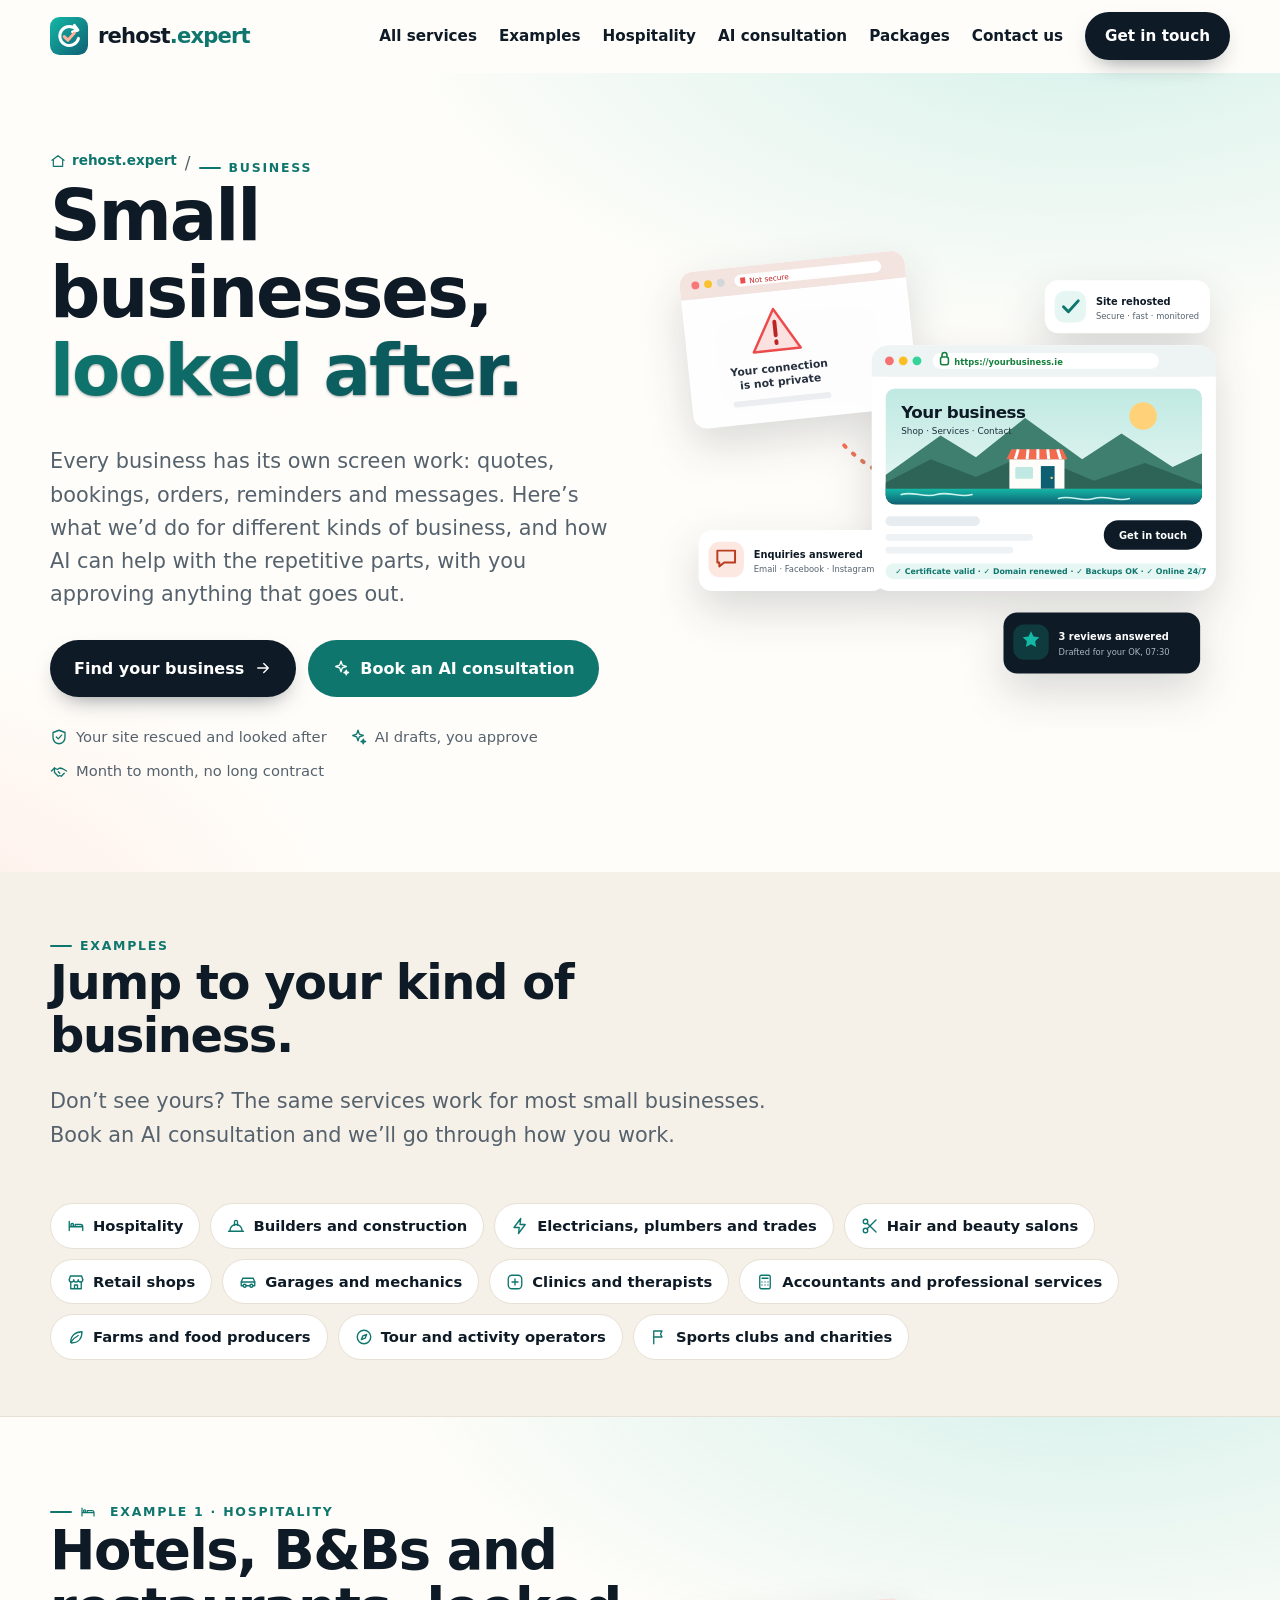
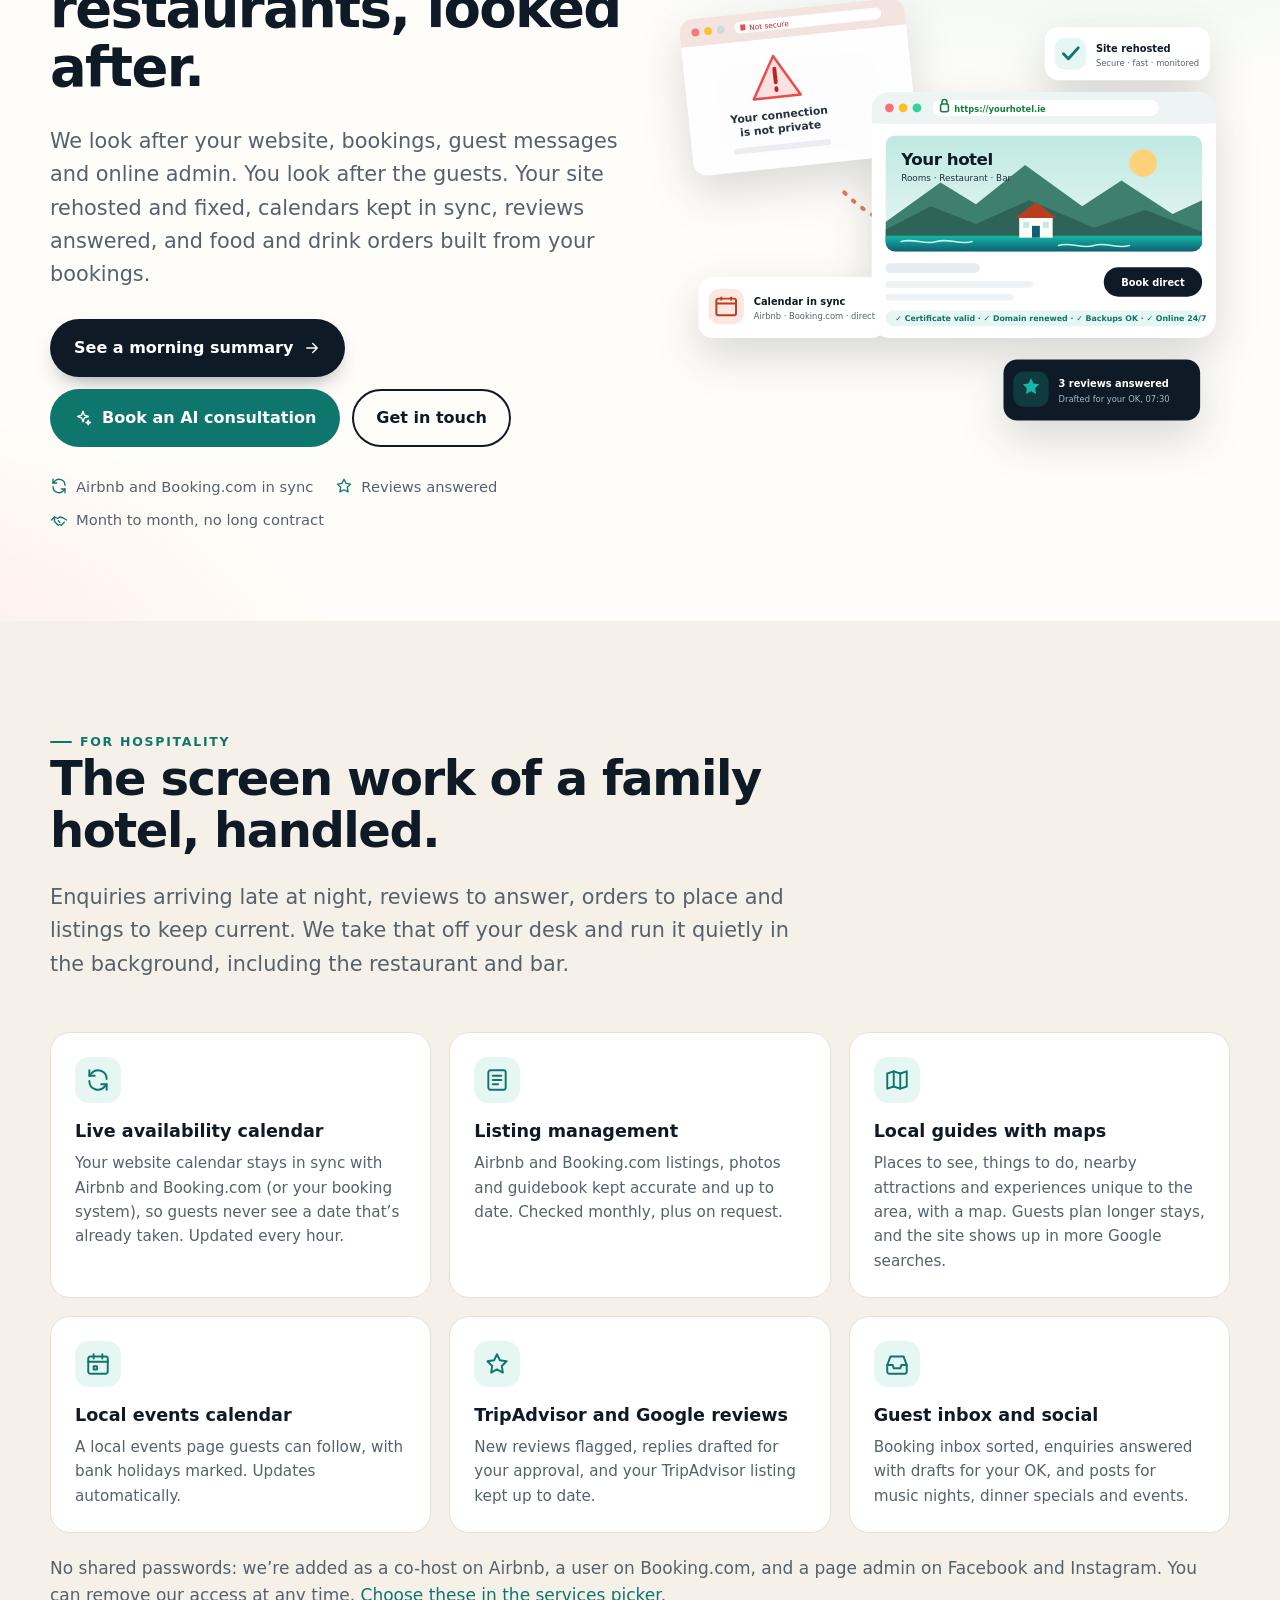
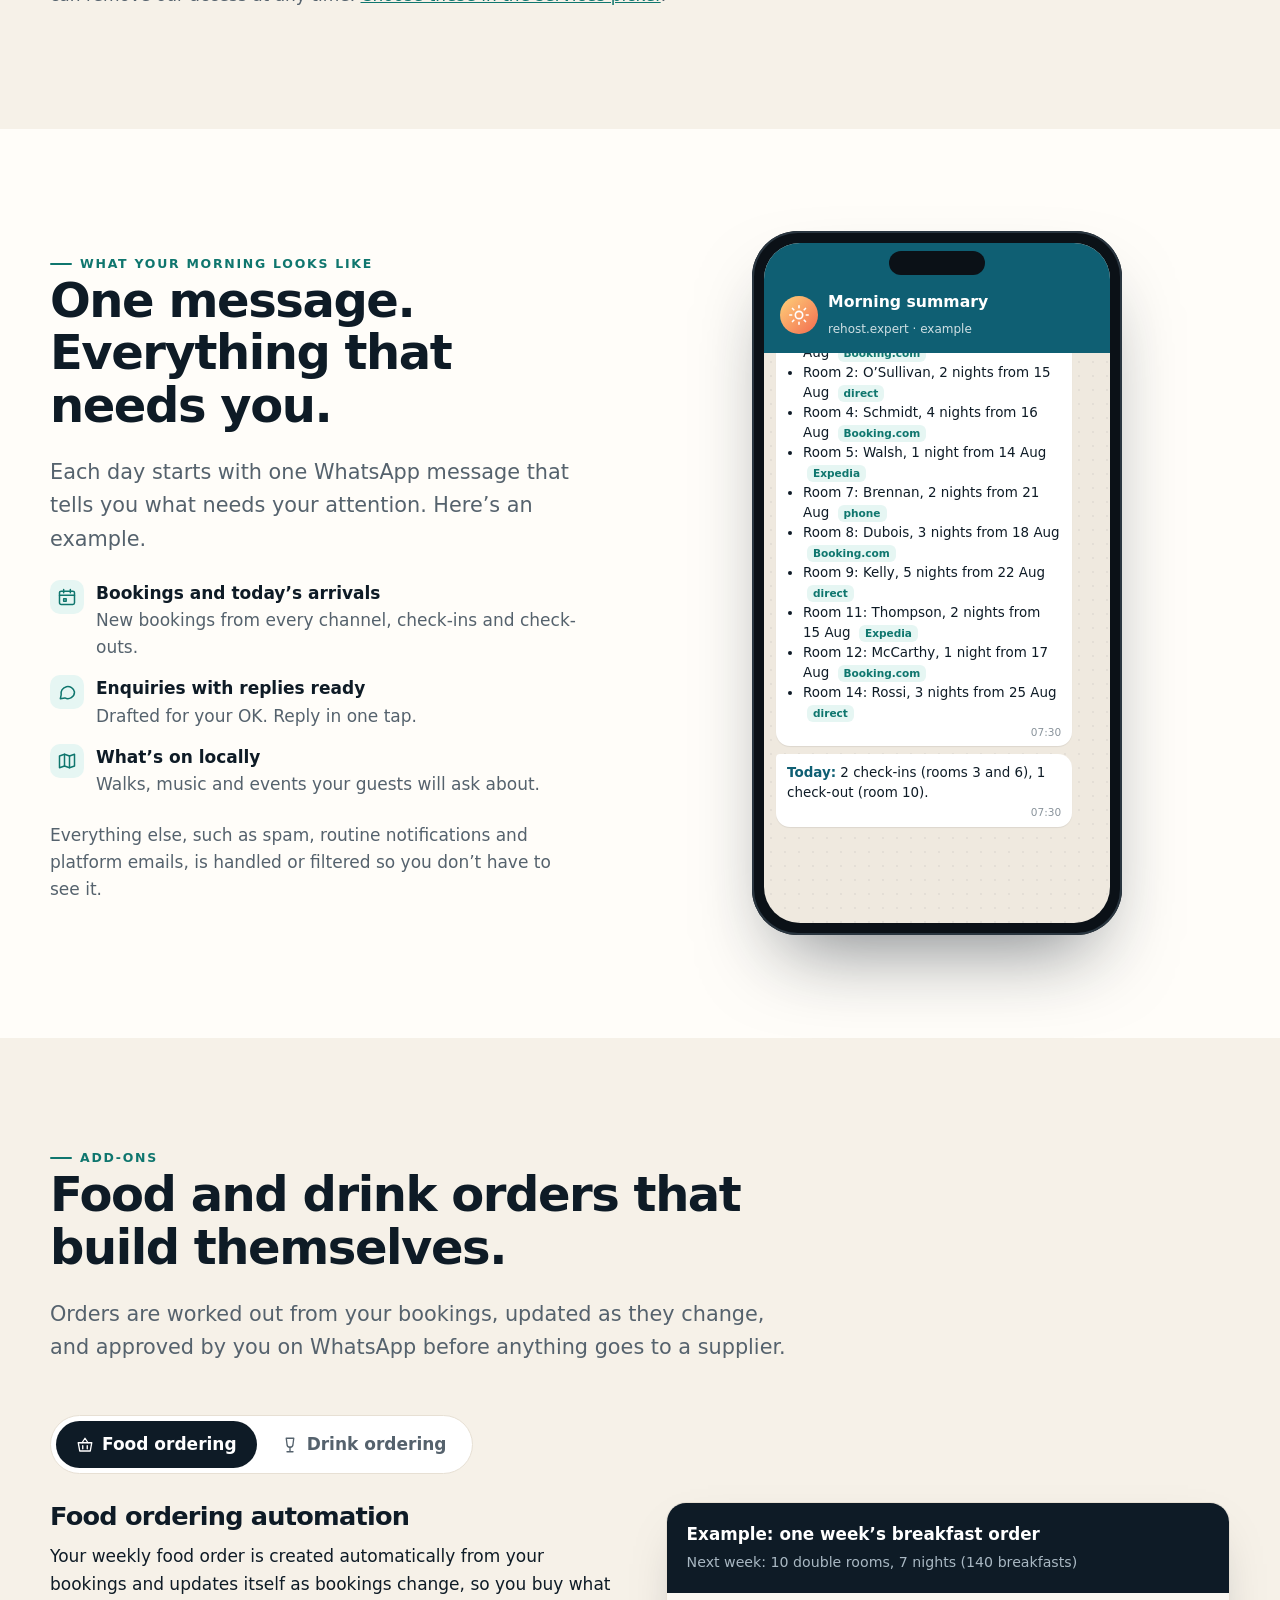
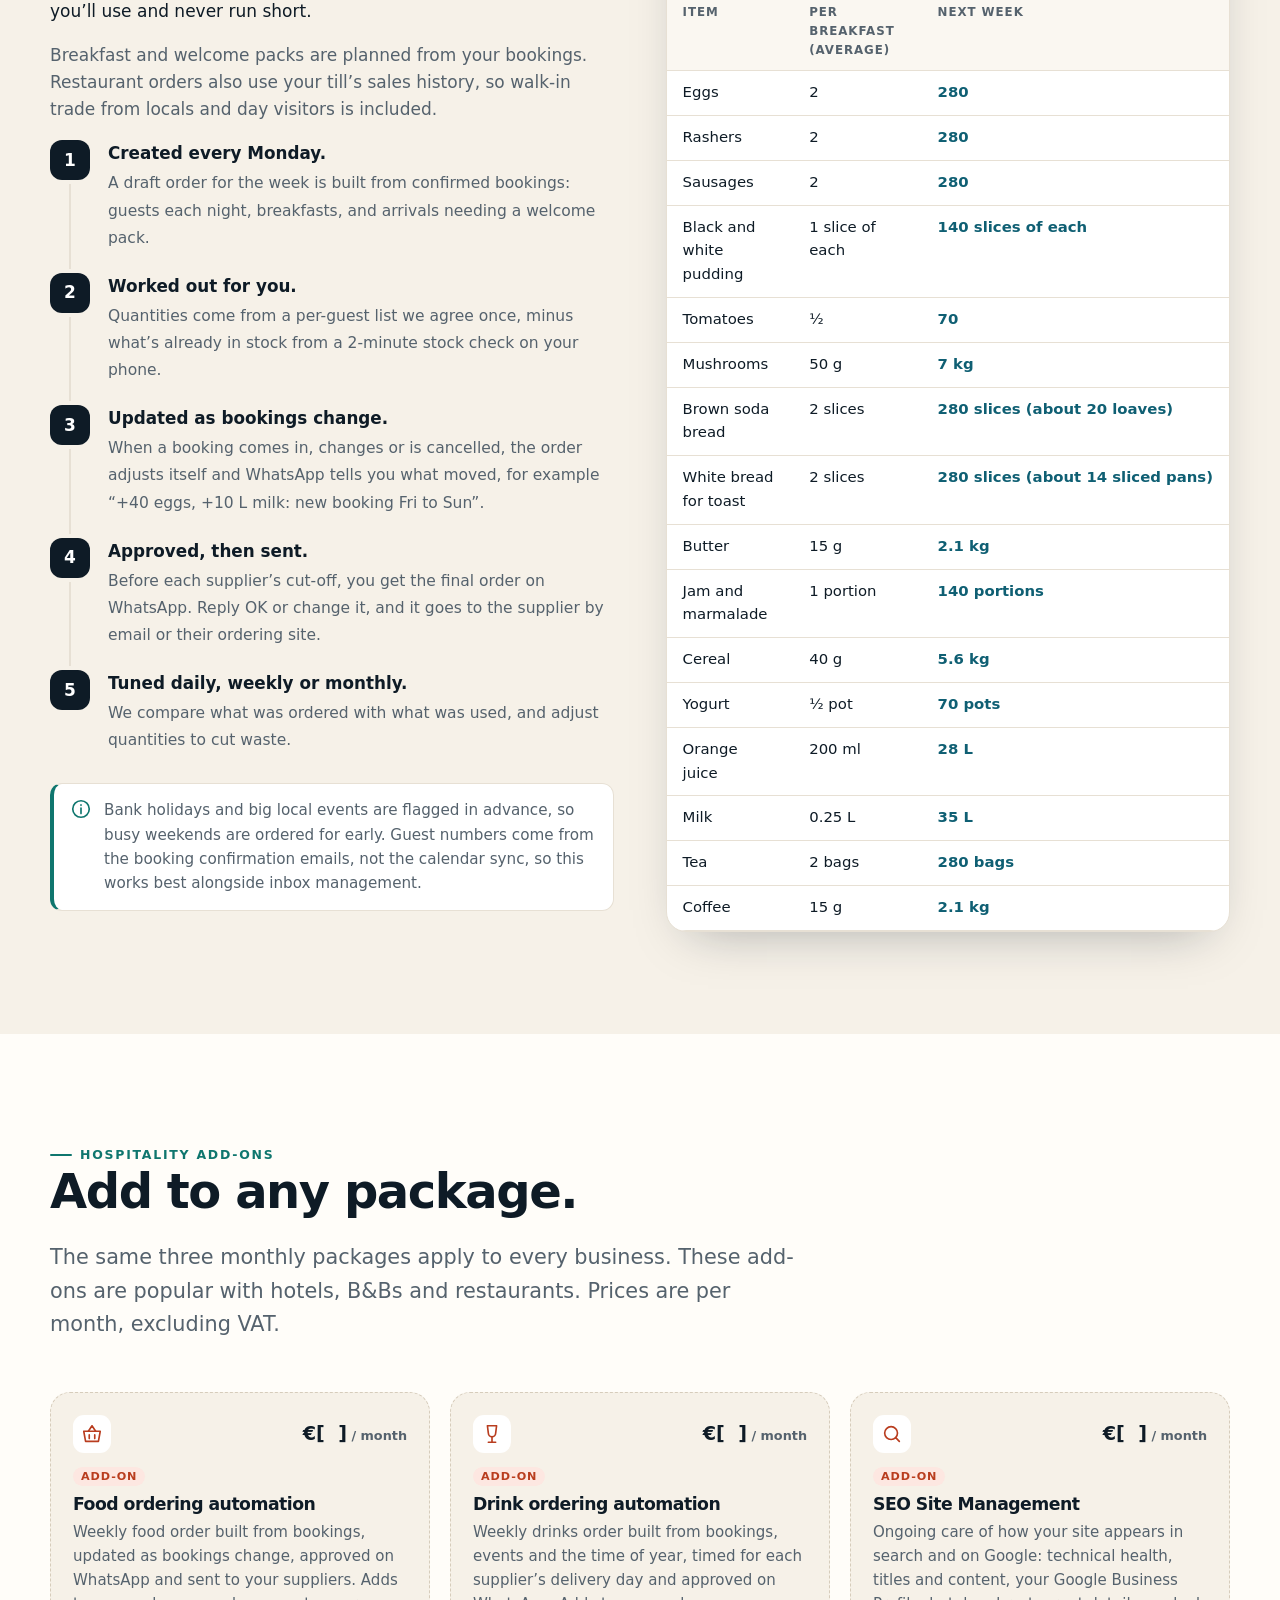
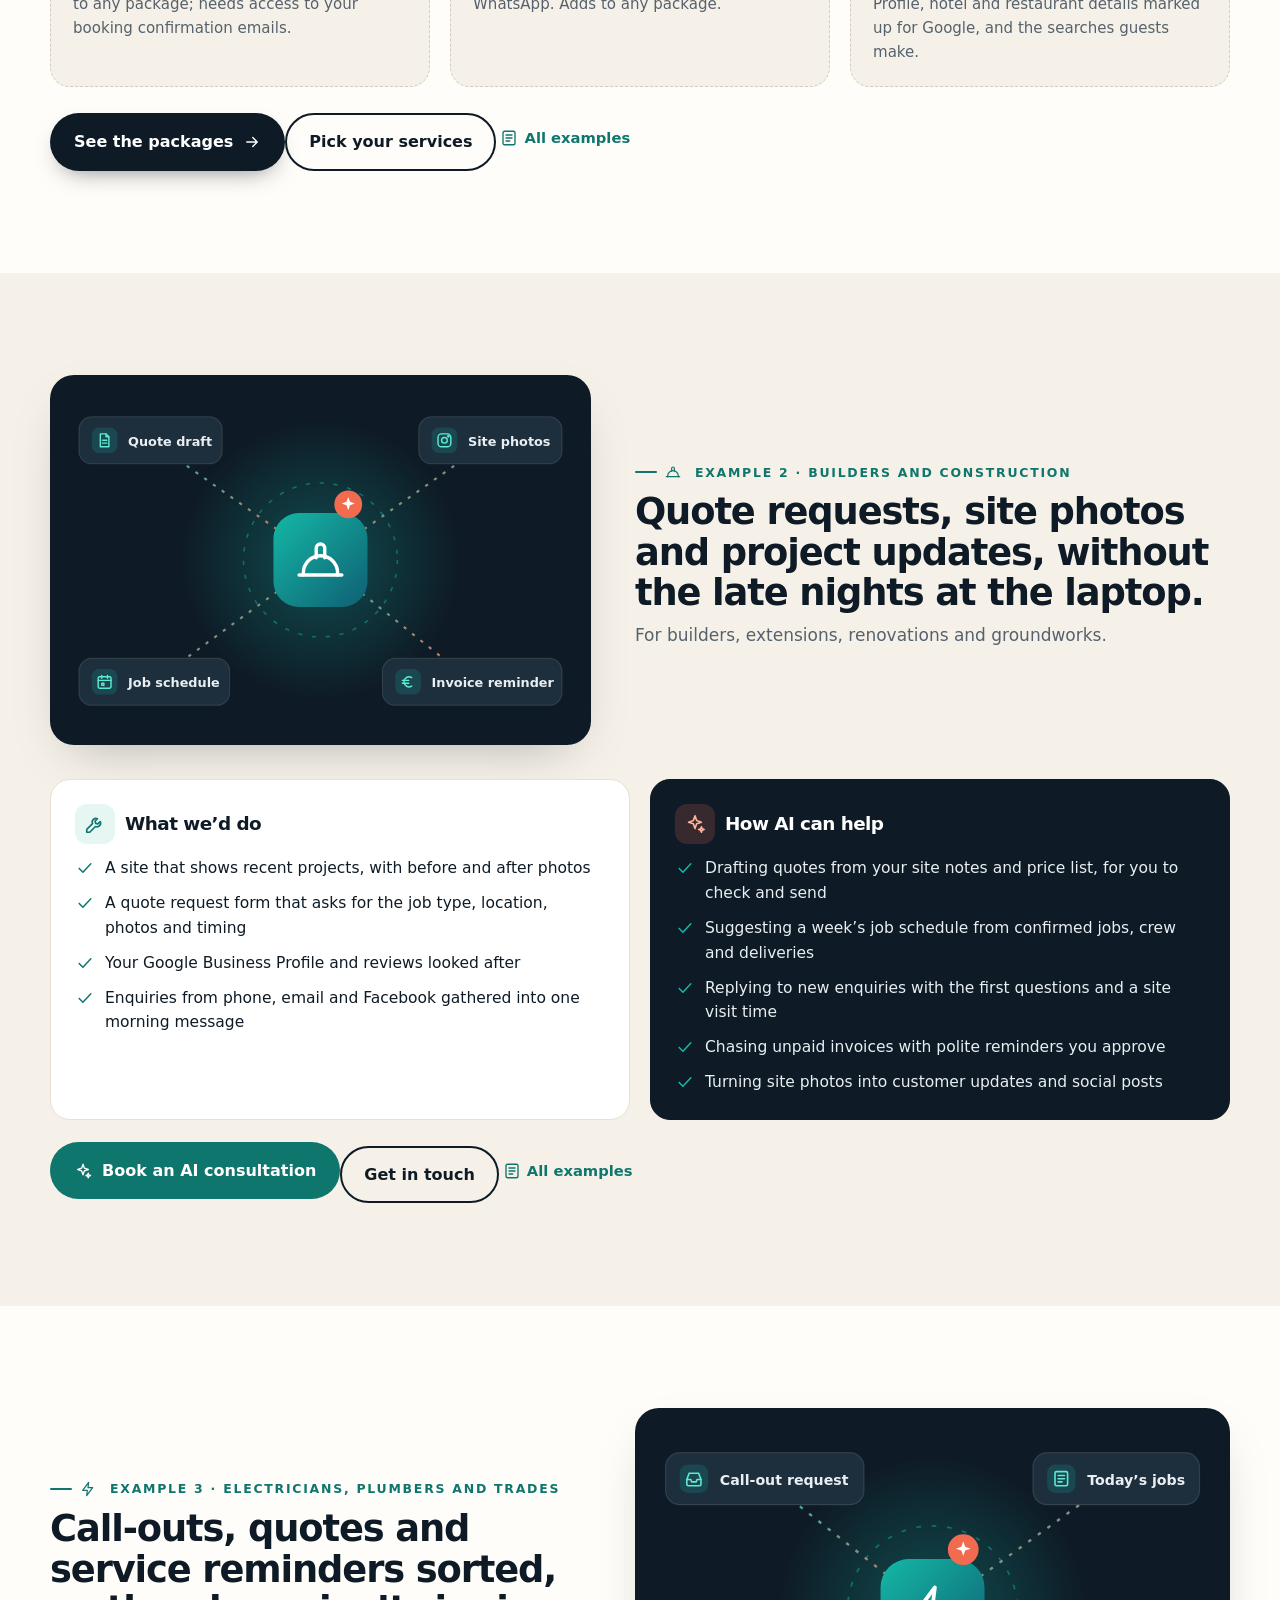
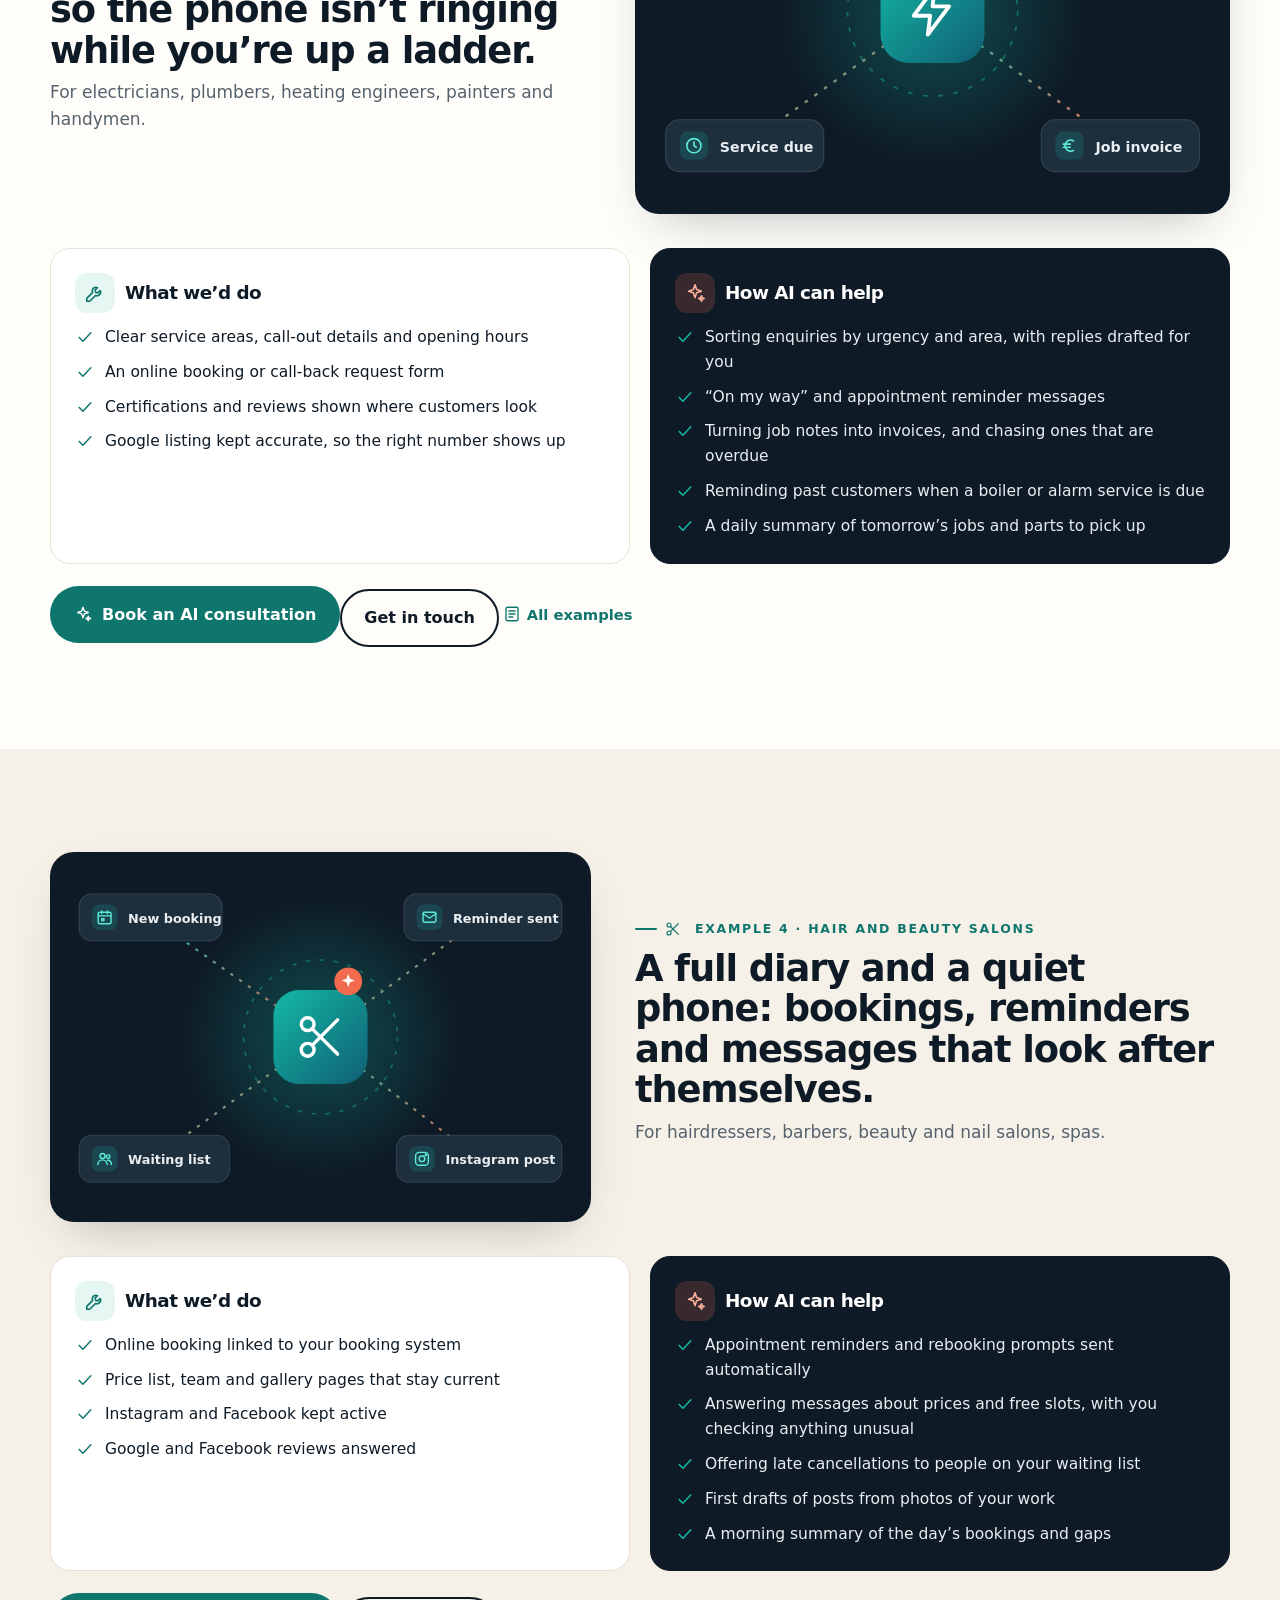
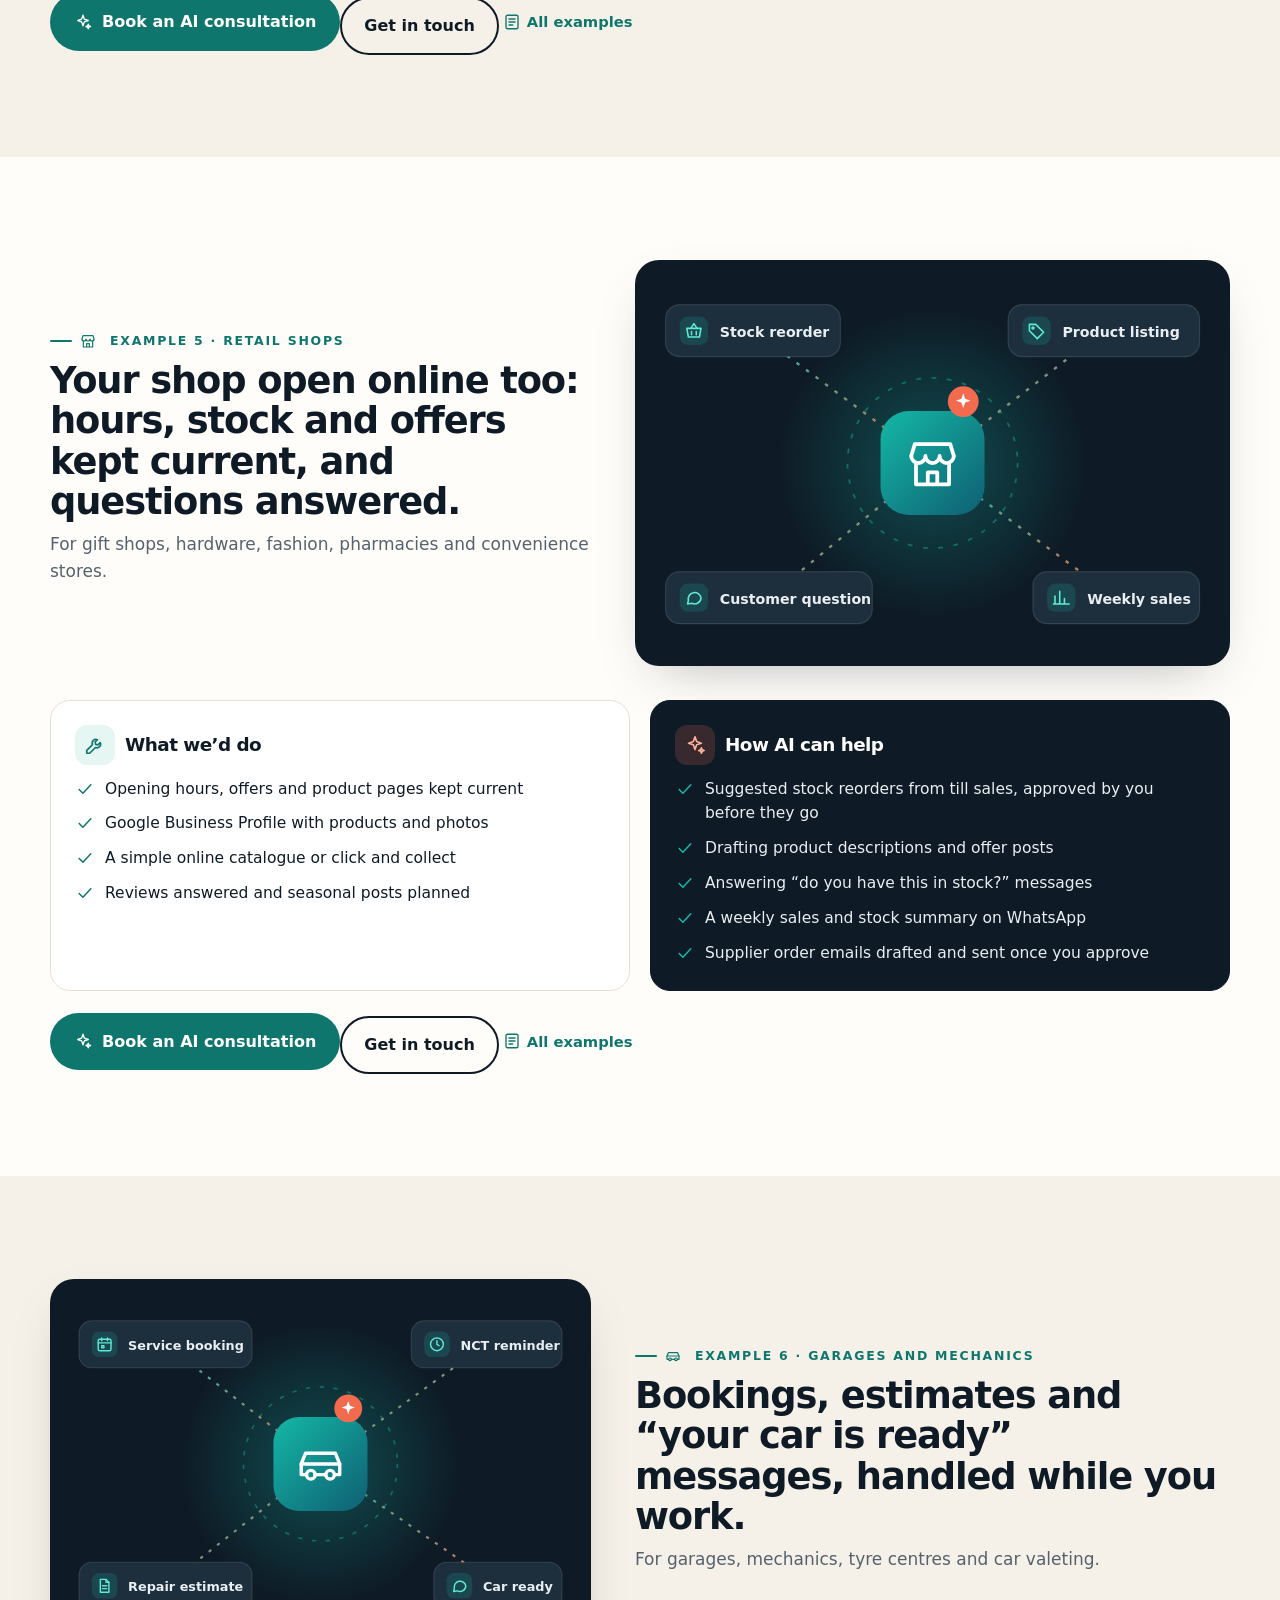
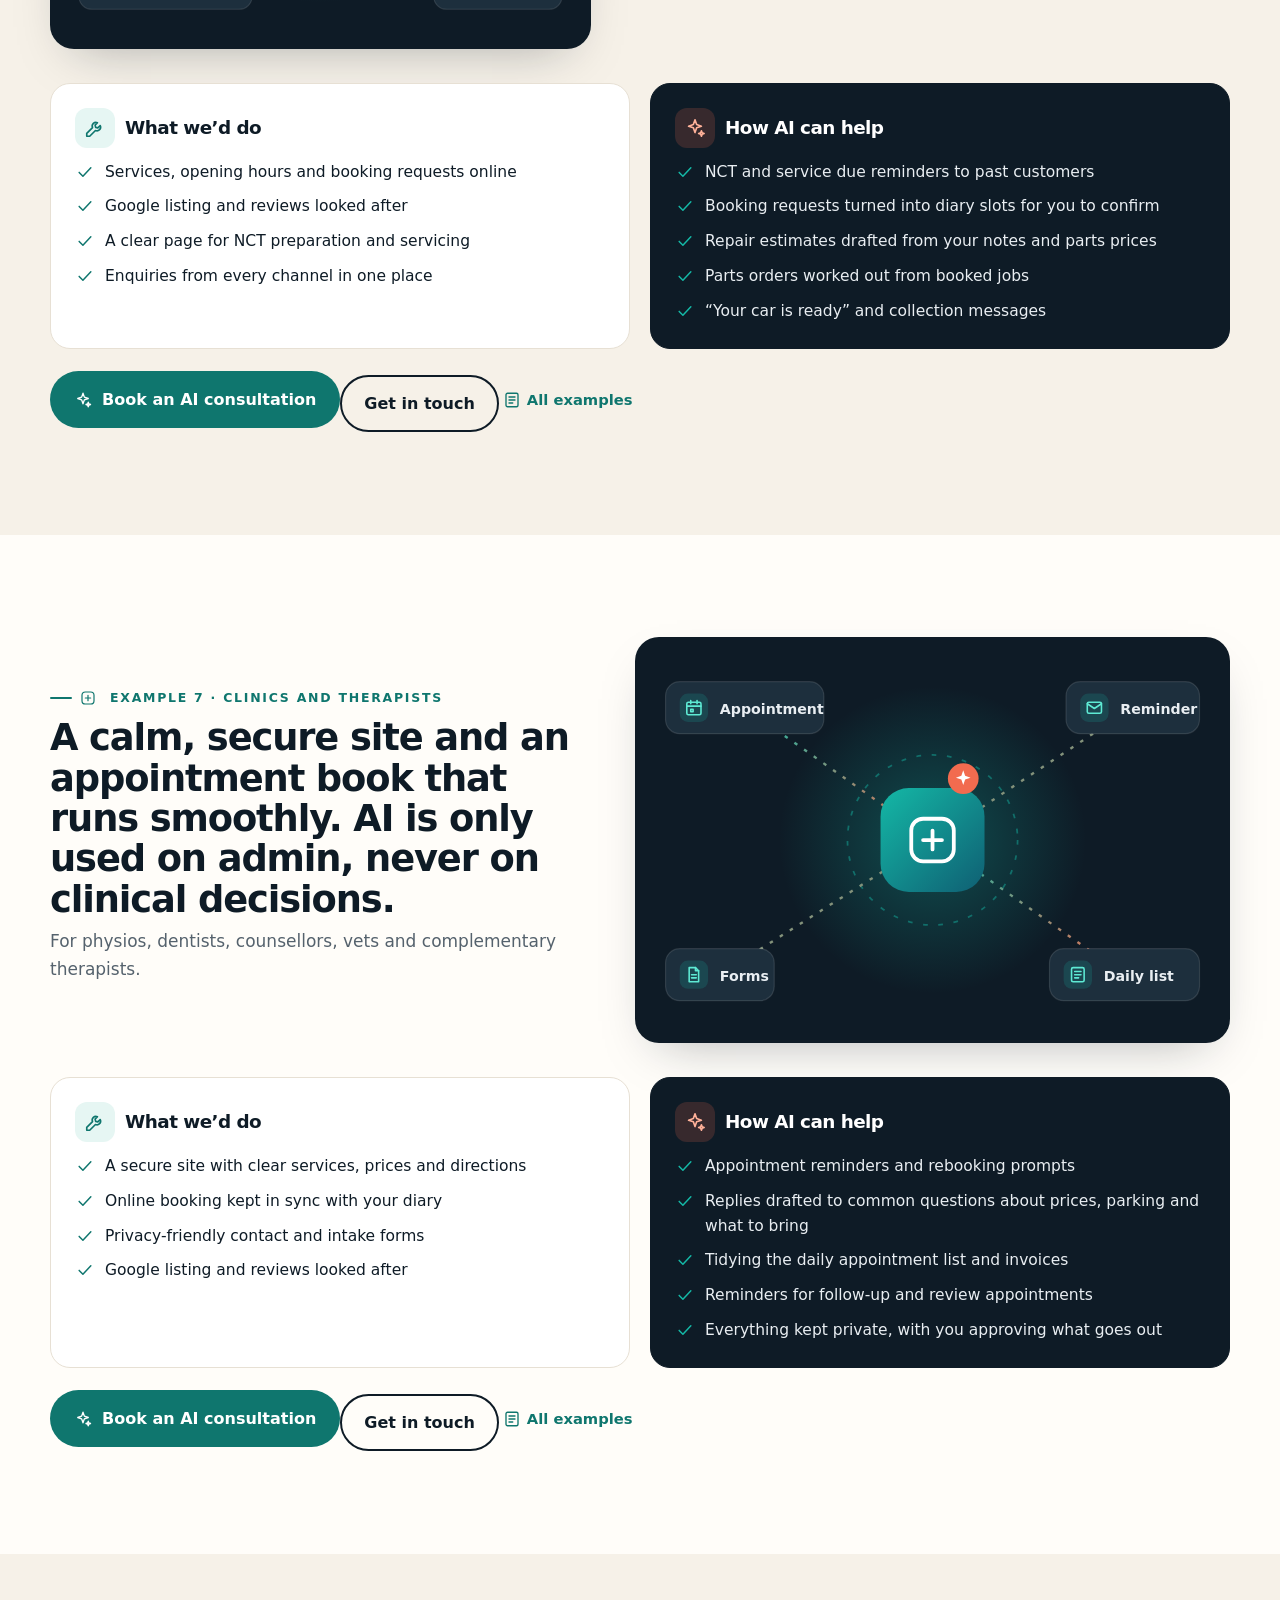
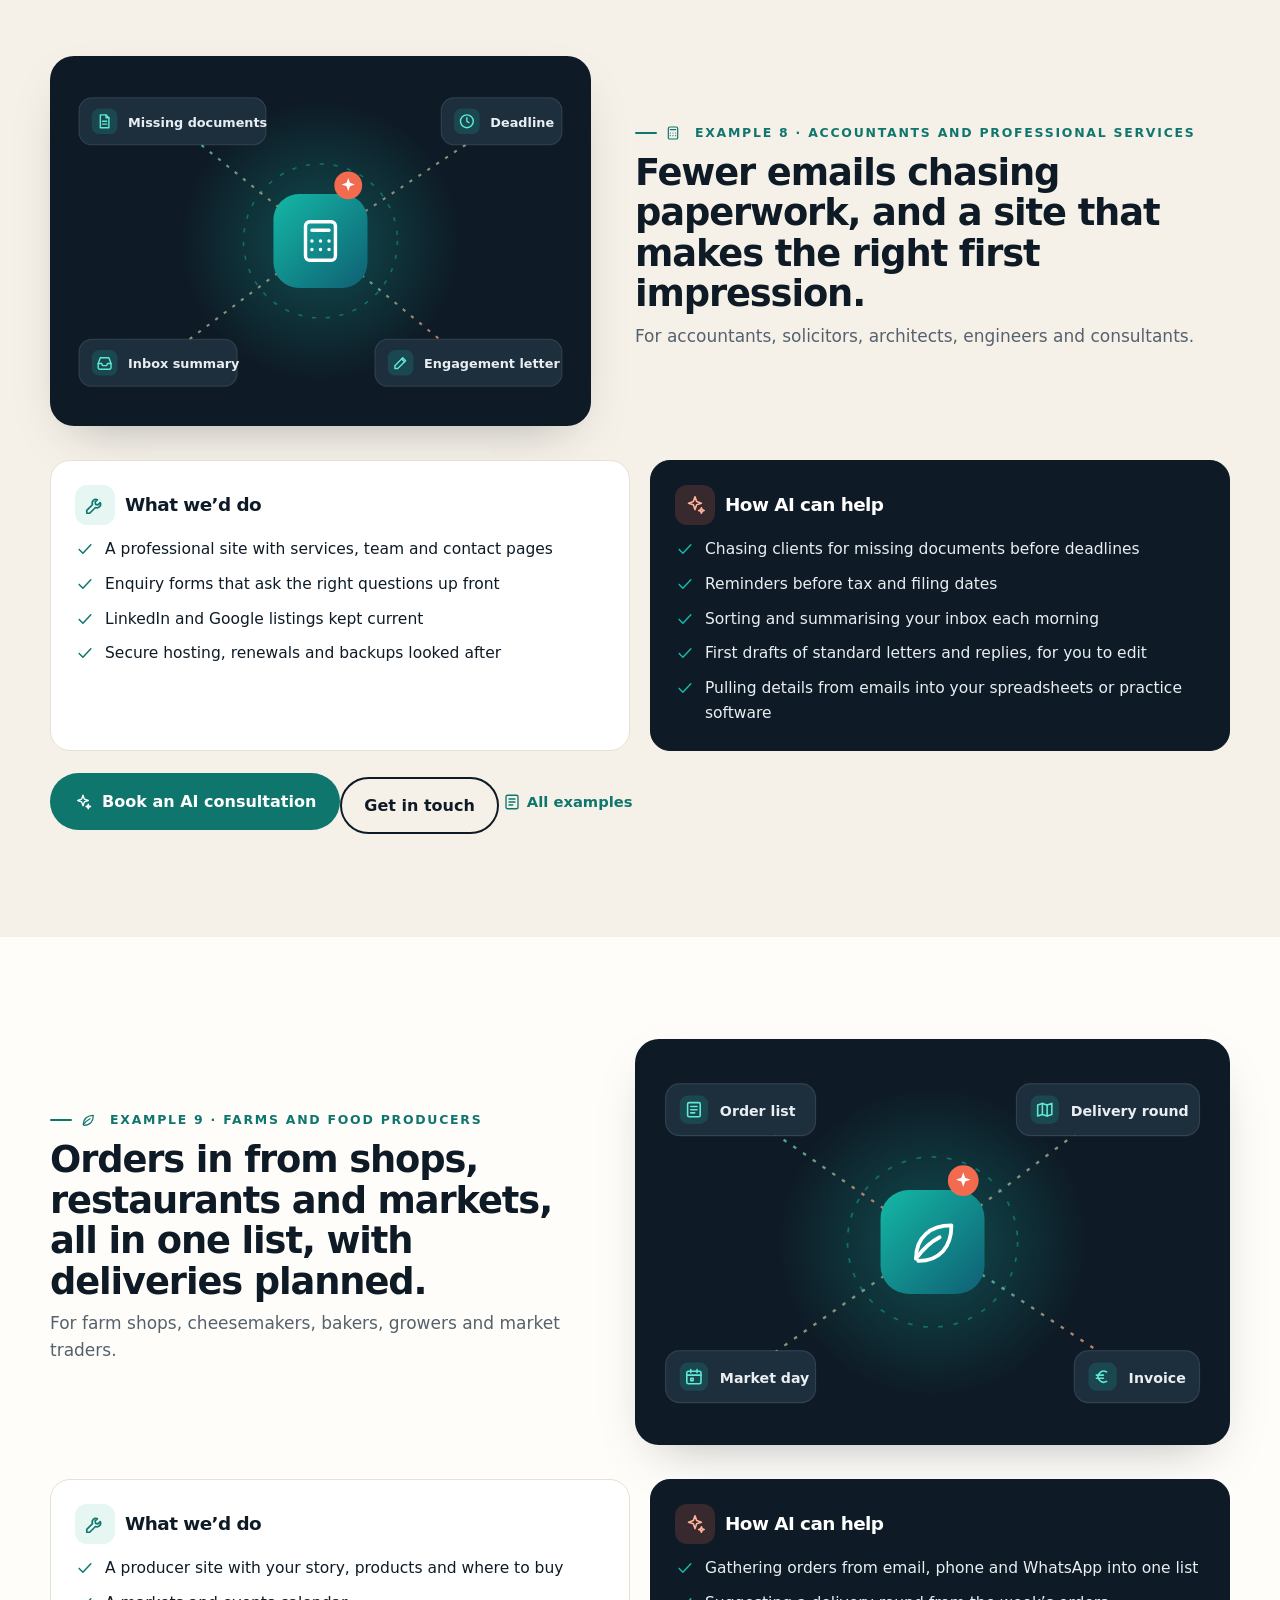
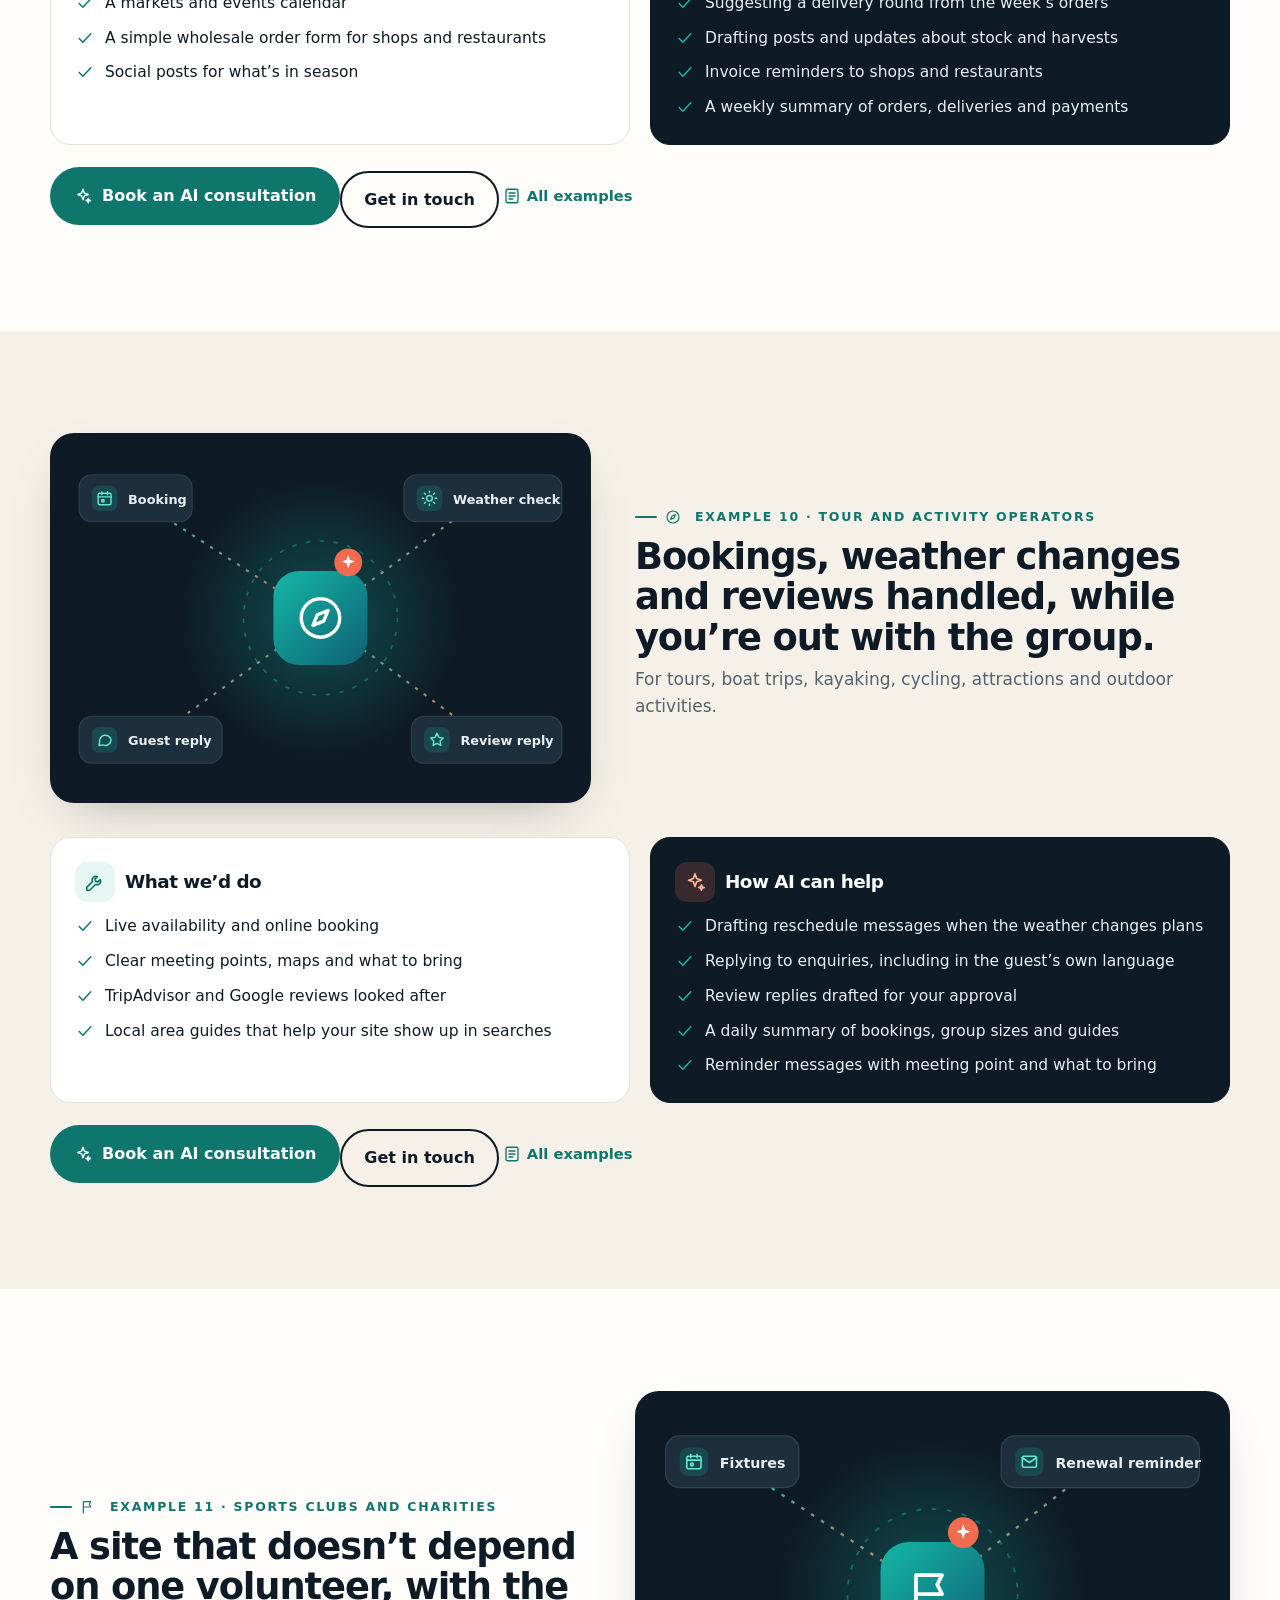
==== business.html @ 5a800186 "Add shareable links to each services picker group Give every group a stable #services- slug and a li" ====
<!doctype html>
<html lang="en-IE" class="no-js">
<head>
<meta charset="utf-8">
<meta name="viewport" content="width=device-width, initial-scale=1">
<meta name="format-detection" content="telephone=no, email=no">
<meta name="robots" content="noindex, nofollow">
<title>Business examples · rehost.expert · Websites, admin and AI help for small businesses</title>
<meta name="description" content="rehost.expert for small businesses: examples for hospitality, builders, trades, salons, shops, garages, clinics, professional services, farms, tour operators, clubs and charities, with what we’d do and how AI can help.">
<meta name="theme-color" content="#0e1b26">
<meta name="color-scheme" content="light">
<meta property="og:title" content="Business examples · rehost.expert · Websites, admin and AI help for small businesses">
<meta property="og:description" content="Website rescue, admin and AI help for small businesses, with examples by type of business.">
<meta property="og:type" content="website">
<link rel="icon" href="favicon.svg?v=073c4cec4a" type="image/svg+xml">
<link rel="stylesheet" href="style.css?v=073c4cec4a">
<script>document.documentElement.classList.remove('no-js')</script>
</head>
<body id="top">
<a class="skip" href="#main">Skip to content</a>
<header class="top"><div class="wrap"><a class="brand" href="index.html" aria-label="rehost.expert home"><svg viewBox="0 0 64 64" aria-hidden="true"><defs><linearGradient id="lg" x1="0" y1="0" x2="1" y2="1"><stop offset="0" stop-color="#14b8a6"/><stop offset="1" stop-color="#0f5f73"/></linearGradient></defs><rect width="64" height="64" rx="16" fill="url(#lg)"/><path d="M45 22a16 16 0 1 0 3 14" fill="none" stroke="#fff" stroke-width="5" stroke-linecap="round"/><path d="M41 14l6 8-9 3" fill="none" stroke="#fff" stroke-width="5" stroke-linecap="round" stroke-linejoin="round"/><path d="M24 33l6 6 11-12" fill="none" stroke="#ffb199" stroke-width="5" stroke-linecap="round" stroke-linejoin="round"/></svg><b>rehost<span>.expert</span></b></a>
<nav class="menu" aria-label="Sections"><a href="index.html">All services</a><a href="#jump">Examples</a><a href="#hospitality">Hospitality</a><a href="index.html#ai">AI consultation</a><a href="index.html#packages">Packages</a><a href="contact.html">Contact us</a><a class="btn btn--primary" href="#contact">Get in touch</a></nav></div></header>
<main id="main">
<section class="hero"><div class="wrap">
<div class="rv">
<a class="crumb" href="index.html"><svg viewBox="0 0 24 24" width="18" height="18" fill="none" stroke="currentColor" stroke-width="1.8" stroke-linecap="round" stroke-linejoin="round" aria-hidden="true"><path d="M3 11 12 4l9 7"/><path d="M5 10v10h14V10"/></svg>rehost.expert</a><span class="crumb-sep" aria-hidden="true">/</span><span class="eyebrow" style="display:inline-flex">Business</span>
<h1>Small businesses, <span class="hl">looked after.</span></h1>
<p class="lead">Every business has its own screen work: quotes, bookings, orders, reminders and messages. Here’s what we’d do for different kinds of business, and how AI can help with the repetitive parts, with you approving anything that goes out.</p>
<div class="ctas"><a class="btn btn--primary" href="#jump">Find your business <svg viewBox="0 0 24 24" width="18" height="18" fill="none" stroke="currentColor" stroke-width="1.8" stroke-linecap="round" stroke-linejoin="round" aria-hidden="true"><path d="M5 12h14M13 6l6 6-6 6"/></svg></a><a class="btn btn--accent" data-pick-ai href="index.html?pick=ai#services"><svg viewBox="0 0 24 24" width="18" height="18" fill="none" stroke="currentColor" stroke-width="1.8" stroke-linecap="round" stroke-linejoin="round" aria-hidden="true"><path d="M12 3l1.8 5.2L19 10l-5.2 1.8L12 17l-1.8-5.2L5 10l5.2-1.8z"/><path d="M19 15l.8 2.2L22 18l-2.2.8L19 21l-.8-2.2L16 18l2.2-.8z"/></svg>Book an AI consultation</a></div>
<div class="trust"><span><svg viewBox="0 0 24 24" width="18" height="18" fill="none" stroke="currentColor" stroke-width="1.8" stroke-linecap="round" stroke-linejoin="round" aria-hidden="true"><path d="M12 3 4 6v6c0 5 3.4 8.4 8 9 4.6-.6 8-4 8-9V6z"/><path d="m8.5 12 2.5 2.5 4.5-5"/></svg>Your site rescued and looked after</span><span><svg viewBox="0 0 24 24" width="18" height="18" fill="none" stroke="currentColor" stroke-width="1.8" stroke-linecap="round" stroke-linejoin="round" aria-hidden="true"><path d="M12 3l1.8 5.2L19 10l-5.2 1.8L12 17l-1.8-5.2L5 10l5.2-1.8z"/><path d="M19 15l.8 2.2L22 18l-2.2.8L19 21l-.8-2.2L16 18l2.2-.8z"/></svg>AI drafts, you approve</span><span><svg viewBox="0 0 24 24" width="18" height="18" fill="none" stroke="currentColor" stroke-width="1.8" stroke-linecap="round" stroke-linejoin="round" aria-hidden="true"><path d="M2 12l4-4 4 2 3-2 4 1 5 3"/><path d="M6 8v6l5 5 2-1 2 1 4-4"/><path d="M11 13l2 2"/></svg>Month to month, no long contract</span></div>
</div>
<div class="hero-art rv"><svg viewBox="0 0 560 470" role="img" aria-label="Illustration: a broken business website with a security warning being rehosted into a secure, working site with enquiries, reviews and messages">
<defs>
<linearGradient id="sky" x1="0" y1="0" x2="0" y2="1"><stop offset="0" stop-color="#bfe9e2"/><stop offset="1" stop-color="#eaf7f4"/></linearGradient>
<linearGradient id="sea" x1="0" y1="0" x2="0" y2="1"><stop offset="0" stop-color="#14b8a6"/><stop offset="1" stop-color="#0f5f73"/></linearGradient>
<linearGradient id="arc" x1="0" y1="0" x2="1" y2="0"><stop offset="0" stop-color="#f26b4f"/><stop offset="1" stop-color="#14b8a6"/></linearGradient>
</defs>
<g transform="translate(8 26) rotate(-6 120 90)" opacity=".95"><g class="float2">
<rect width="230" height="160" rx="14" fill="#fff"/>
<rect width="230" height="28" rx="14" fill="#f3e3df"/><rect y="16" width="230" height="12" fill="#f3e3df"/>
<circle cx="16" cy="14" r="4" fill="#f87171"/><circle cx="29" cy="14" r="4" fill="#fbbf24"/><circle cx="42" cy="14" r="4" fill="#d1d5db"/>
<rect x="56" y="8" width="150" height="12" rx="6" fill="#fff"/><path d="M62 11h5v6h-5z" fill="#ef4444"/><text x="71" y="17.5" font-size="7.5" fill="#b91c1c" font-family="system-ui">Not secure</text>
<path d="M92 46 116 88H68z" fill="#fee2e2" stroke="#ef4444" stroke-width="2.5" stroke-linejoin="round"/><path d="M92 59v14M92 79v2" stroke="#b91c1c" stroke-width="4" stroke-linecap="round"/>
<text x="92" y="110" font-size="11" font-weight="800" fill="#1f2937" text-anchor="middle" font-family="system-ui">Your connection</text>
<text x="92" y="124" font-size="11" font-weight="800" fill="#1f2937" text-anchor="middle" font-family="system-ui">is not private</text>
<rect x="42" y="136" width="100" height="6" rx="3" fill="#eceff2"/>
</g></g>
<path class="scan" d="M168 214c40 40 90 52 140 36" fill="none" stroke="url(#arc)" stroke-width="4" stroke-linecap="round" stroke-dasharray="2 10"/>
<path class="scan" d="M300 240l14 8-12 10" fill="none" stroke="#14b8a6" stroke-width="4" stroke-linecap="round" stroke-linejoin="round"/>
<g transform="translate(196 112)">
<rect width="350" height="250" rx="18" fill="#fff"/>
<rect width="350" height="32" rx="18" fill="#eef4f3"/><rect y="18" width="350" height="14" fill="#eef4f3"/>
<circle cx="18" cy="16" r="4.5" fill="#f87171"/><circle cx="32" cy="16" r="4.5" fill="#fbbf24"/><circle cx="46" cy="16" r="4.5" fill="#34d399"/>
<rect x="62" y="8" width="230" height="16" rx="8" fill="#fff"/>
<rect x="70" y="12" width="8" height="8" rx="2" fill="none" stroke="#15803d" stroke-width="1.6"/><path d="M71.5 12v-2a2.5 2.5 0 0 1 5 0v2" fill="none" stroke="#15803d" stroke-width="1.6"/>
<text x="84" y="20" font-size="8.5" fill="#15803d" font-weight="700" font-family="system-ui">https://yourbusiness.ie</text>
<clipPath id="hc"><rect x="14" y="44" width="322" height="118" rx="10"/></clipPath>
<g clip-path="url(#hc)">
<rect x="14" y="44" width="322" height="118" fill="url(#sky)"/>
<circle cx="276" cy="72" r="14" fill="#ffd27a"/>
<path d="M14 132 70 92l36 22 50-40 58 42 40-26 52 34 30-14v52H14z" fill="#3f7f6f"/>
<path d="M14 140 60 116l46 18 54-24 66 28 52-18 58 22v20H14z" fill="#2d6457"/>
<path d="M14 146h322v16H14z" fill="url(#sea)"/>
<path d="M30 152c12-4 24 4 36 0s24 4 36 0M190 156c12-4 24 4 36 0s24 4 36 0" stroke="#c9f3ec" stroke-width="1.6" fill="none" stroke-linecap="round"/>
<g transform="translate(140 104)"><rect x="0" y="12" width="56" height="30" fill="#fffdf9"/><path d="M-3 12h62l-5-10H2z" fill="#f26b4f"/><path d="M9 2l-3 10M19 2l-1 10M29 2v10M39 2l1 10M49 2l3 10" stroke="#fff" stroke-width="3"/><rect x="6" y="20" width="18" height="12" rx="1.5" fill="#bfe9e2"/><rect x="32" y="19" width="14" height="23" fill="#0f5f73"/><circle cx="43" cy="31" r="1.2" fill="#ffd27a"/></g>
<text x="30" y="74" font-size="17" font-weight="850" fill="#0e1b26" font-family="system-ui" letter-spacing="-.5">Your business</text>
<text x="30" y="90" font-size="9" fill="#1d2f3d" font-family="system-ui">Shop · Services · Contact</text>
</g>
<rect x="14" y="174" width="96" height="10" rx="5" fill="#e6ecef"/><rect x="14" y="192" width="150" height="7" rx="3.5" fill="#eef2f4"/><rect x="14" y="205" width="130" height="7" rx="3.5" fill="#eef2f4"/>
<rect x="236" y="178" width="100" height="30" rx="15" fill="#0e1b26"/><text x="286" y="197" font-size="10" fill="#fff" text-anchor="middle" font-weight="700" font-family="system-ui">Get in touch</text>
<rect x="14" y="222" width="322" height="16" rx="8" fill="#e6f6f3"/><text x="24" y="233" font-size="8" fill="#0f766e" font-weight="700" font-family="system-ui">✓ Certificate valid · ✓ Domain renewed · ✓ Backups OK · ✓ Online 24/7</text>
</g>
<g transform="translate(372 46)"><g class="float"><rect width="168" height="54" rx="14" fill="#fff"/><rect x="10" y="11" width="32" height="32" rx="10" fill="#e6f6f3"/><path d="M19 27l5 5 10-11" fill="none" stroke="#0f766e" stroke-width="3" stroke-linecap="round" stroke-linejoin="round"/><text x="52" y="25" font-size="10" font-weight="800" fill="#0e1b26" font-family="system-ui">Site rehosted</text><text x="52" y="39" font-size="8.5" fill="#55626d" font-family="system-ui">Secure · fast · monitored</text></g></g>
<g transform="translate(20 300)"><g class="float3"><rect width="190" height="62" rx="14" fill="#fff"/><rect x="10" y="12" width="36" height="36" rx="11" fill="#fde7e1"/><g transform="translate(17 19)" fill="none" stroke="#b93d1f" stroke-width="2" stroke-linejoin="round"><path d="M2 2h18v12H9l-5 4v-4H2z"/></g><text x="56" y="28" font-size="10" font-weight="800" fill="#0e1b26" font-family="system-ui">Enquiries answered</text><text x="56" y="43" font-size="8.5" fill="#55626d" font-family="system-ui">Email · Facebook · Instagram</text></g></g>
<g transform="translate(330 384)"><g class="float2"><rect width="200" height="62" rx="14" fill="#0e1b26"/><rect x="10" y="12" width="36" height="36" rx="11" fill="rgba(20,184,166,.2)"/><path d="M28 19l2.6 5.3 5.8.8-4.2 4.1 1 5.8-5.2-2.7-5.2 2.7 1-5.8-4.2-4.1 5.8-.8z" fill="#14b8a6"/><text x="56" y="28" font-size="10" font-weight="800" fill="#fff" font-family="system-ui">3 reviews answered</text><text x="56" y="43" font-size="8.5" fill="#a9b8c3" font-family="system-ui">Drafted for your OK, 07:30</text></g></g>
</svg></div>
</div></section>

<section class="section section--sand section--tight" id="jump" aria-labelledby="ju-h"><div class="wrap">
<div class="head rv"><span class="eyebrow">Examples</span><h2 id="ju-h">Jump to your kind of business.</h2><p class="lead">Don’t see yours? The same services work for most small businesses. Book an AI consultation and we’ll go through how you work.</p></div>
<nav class="jump rv" aria-label="Business examples"><a href="#hospitality"><svg viewBox="0 0 24 24" width="18" height="18" fill="none" stroke="currentColor" stroke-width="1.8" stroke-linecap="round" stroke-linejoin="round" aria-hidden="true"><path d="M3 18V6M3 13h18v5M21 13a3 3 0 0 0-3-3h-7v3"/><circle cx="7" cy="10.5" r="1.8"/></svg>Hospitality</a>
<a href="#builders"><svg viewBox="0 0 24 24" width="18" height="18" fill="none" stroke="currentColor" stroke-width="1.8" stroke-linecap="round" stroke-linejoin="round" aria-hidden="true"><path d="M2 19h20"/><path d="M4 19v-1a8 8 0 0 1 16 0v1"/><path d="M10 11V6.5a2 2 0 0 1 4 0V11"/></svg>Builders and construction</a>
<a href="#trades"><svg viewBox="0 0 24 24" width="18" height="18" fill="none" stroke="currentColor" stroke-width="1.8" stroke-linecap="round" stroke-linejoin="round" aria-hidden="true"><path d="M13 2 4 14h7l-1 8 9-12h-7z"/></svg>Electricians, plumbers and trades</a>
<a href="#salons"><svg viewBox="0 0 24 24" width="18" height="18" fill="none" stroke="currentColor" stroke-width="1.8" stroke-linecap="round" stroke-linejoin="round" aria-hidden="true"><circle cx="6" cy="6" r="3"/><circle cx="6" cy="18" r="3"/><path d="M8.2 8.2 20 20M8.2 15.8 20 4"/></svg>Hair and beauty salons</a>
<a href="#retail"><svg viewBox="0 0 24 24" width="18" height="18" fill="none" stroke="currentColor" stroke-width="1.8" stroke-linecap="round" stroke-linejoin="round" aria-hidden="true"><path d="M3 9l1.5-5h15L21 9"/><path d="M3 9a3 3 0 0 0 6 0 3 3 0 0 0 6 0 3 3 0 0 0 6 0"/><path d="M5 12v9h14v-9M10 21v-5h4v5"/></svg>Retail shops</a>
<a href="#garages"><svg viewBox="0 0 24 24" width="18" height="18" fill="none" stroke="currentColor" stroke-width="1.8" stroke-linecap="round" stroke-linejoin="round" aria-hidden="true"><path d="M5 17H3v-5l2-5h14l2 5v5h-2"/><path d="M3 12h18"/><circle cx="7.5" cy="17" r="2"/><circle cx="16.5" cy="17" r="2"/><path d="M9.5 17h5"/></svg>Garages and mechanics</a>
<a href="#clinics"><svg viewBox="0 0 24 24" width="18" height="18" fill="none" stroke="currentColor" stroke-width="1.8" stroke-linecap="round" stroke-linejoin="round" aria-hidden="true"><rect x="3" y="3" width="18" height="18" rx="5"/><path d="M12 8v8M8 12h8"/></svg>Clinics and therapists</a>
<a href="#professional"><svg viewBox="0 0 24 24" width="18" height="18" fill="none" stroke="currentColor" stroke-width="1.8" stroke-linecap="round" stroke-linejoin="round" aria-hidden="true"><rect x="5" y="3" width="14" height="18" rx="2"/><path d="M8 7h8M8 12h.01M12 12h.01M16 12h.01M8 16h.01M12 16h.01M16 16h.01"/></svg>Accountants and professional services</a>
<a href="#farms"><svg viewBox="0 0 24 24" width="18" height="18" fill="none" stroke="currentColor" stroke-width="1.8" stroke-linecap="round" stroke-linejoin="round" aria-hidden="true"><path d="M5 19c0-9 6-14 15-14 0 9-5 15-14 15"/><path d="M5 19c3-4 6-7 10-9"/></svg>Farms and food producers</a>
<a href="#tours"><svg viewBox="0 0 24 24" width="18" height="18" fill="none" stroke="currentColor" stroke-width="1.8" stroke-linecap="round" stroke-linejoin="round" aria-hidden="true"><circle cx="12" cy="12" r="9"/><path d="m15.5 8.5-2 5-5 2 2-5z"/></svg>Tour and activity operators</a>
<a href="#clubs"><svg viewBox="0 0 24 24" width="18" height="18" fill="none" stroke="currentColor" stroke-width="1.8" stroke-linecap="round" stroke-linejoin="round" aria-hidden="true"><path d="M5 21V4M5 4h11l-2 4 2 4H5"/></svg>Sports clubs and charities</a></nav>
</div></section>

<section class="hero hero--ex" id="hospitality" aria-labelledby="ho-h"><div class="wrap">
<div class="rv">
<span class="eyebrow"><svg viewBox="0 0 24 24" width="18" height="18" fill="none" stroke="currentColor" stroke-width="1.8" stroke-linecap="round" stroke-linejoin="round" aria-hidden="true"><path d="M3 18V6M3 13h18v5M21 13a3 3 0 0 0-3-3h-7v3"/><circle cx="7" cy="10.5" r="1.8"/></svg>Example 1 · Hospitality</span>
<h2 class="h1" id="ho-h">Hotels, B&amp;Bs and restaurants, <span class="hl">looked after.</span></h2>
<p class="lead">We look after your website, bookings, guest messages and online admin. You look after the guests. Your site rehosted and fixed, calendars kept in sync, reviews answered, and food and drink orders built from your bookings.</p>
<div class="ctas"><a class="btn btn--primary" href="#morning">See a morning summary <svg viewBox="0 0 24 24" width="18" height="18" fill="none" stroke="currentColor" stroke-width="1.8" stroke-linecap="round" stroke-linejoin="round" aria-hidden="true"><path d="M5 12h14M13 6l6 6-6 6"/></svg></a><a class="btn btn--accent" data-pick-ai href="index.html?pick=ai#services"><svg viewBox="0 0 24 24" width="18" height="18" fill="none" stroke="currentColor" stroke-width="1.8" stroke-linecap="round" stroke-linejoin="round" aria-hidden="true"><path d="M12 3l1.8 5.2L19 10l-5.2 1.8L12 17l-1.8-5.2L5 10l5.2-1.8z"/><path d="M19 15l.8 2.2L22 18l-2.2.8L19 21l-.8-2.2L16 18l2.2-.8z"/></svg>Book an AI consultation</a><a class="btn btn--ghost" href="#contact">Get in touch</a></div>
<div class="trust"><span><svg viewBox="0 0 24 24" width="18" height="18" fill="none" stroke="currentColor" stroke-width="1.8" stroke-linecap="round" stroke-linejoin="round" aria-hidden="true"><path d="M20 11a8 8 0 0 0-14.3-4.9L4 8"/><path d="M4 3v5h5"/><path d="M4 13a8 8 0 0 0 14.3 4.9L20 16"/><path d="M20 21v-5h-5"/></svg>Airbnb and Booking.com in sync</span><span><svg viewBox="0 0 24 24" width="18" height="18" fill="none" stroke="currentColor" stroke-width="1.8" stroke-linecap="round" stroke-linejoin="round" aria-hidden="true"><path d="m12 3 2.7 5.6 6.1.9-4.4 4.3 1 6.1L12 17l-5.4 2.9 1-6.1L3.2 9.5l6.1-.9z"/></svg>Reviews answered</span><span><svg viewBox="0 0 24 24" width="18" height="18" fill="none" stroke="currentColor" stroke-width="1.8" stroke-linecap="round" stroke-linejoin="round" aria-hidden="true"><path d="M2 12l4-4 4 2 3-2 4 1 5 3"/><path d="M6 8v6l5 5 2-1 2 1 4-4"/><path d="M11 13l2 2"/></svg>Month to month, no long contract</span></div>
</div>
<div class="hero-art rv"><svg viewBox="0 0 560 470" role="img" aria-label="Illustration: a broken hotel website with a security warning being rehosted into a secure, working site with bookings, reviews and messages">
<defs>
<linearGradient id="sky-h" x1="0" y1="0" x2="0" y2="1"><stop offset="0" stop-color="#bfe9e2"/><stop offset="1" stop-color="#eaf7f4"/></linearGradient>
<linearGradient id="sea-h" x1="0" y1="0" x2="0" y2="1"><stop offset="0" stop-color="#14b8a6"/><stop offset="1" stop-color="#0f5f73"/></linearGradient>
<linearGradient id="arc-h" x1="0" y1="0" x2="1" y2="0"><stop offset="0" stop-color="#f26b4f"/><stop offset="1" stop-color="#14b8a6"/></linearGradient>
</defs>
<g transform="translate(8 26) rotate(-6 120 90)" opacity=".95"><g class="float2">
<rect width="230" height="160" rx="14" fill="#fff"/>
<rect width="230" height="28" rx="14" fill="#f3e3df"/><rect y="16" width="230" height="12" fill="#f3e3df"/>
<circle cx="16" cy="14" r="4" fill="#f87171"/><circle cx="29" cy="14" r="4" fill="#fbbf24"/><circle cx="42" cy="14" r="4" fill="#d1d5db"/>
<rect x="56" y="8" width="150" height="12" rx="6" fill="#fff"/><path d="M62 11h5v6h-5z" fill="#ef4444"/><text x="71" y="17.5" font-size="7.5" fill="#b91c1c" font-family="system-ui">Not secure</text>
<path d="M92 46 116 88H68z" fill="#fee2e2" stroke="#ef4444" stroke-width="2.5" stroke-linejoin="round"/><path d="M92 59v14M92 79v2" stroke="#b91c1c" stroke-width="4" stroke-linecap="round"/>
<text x="92" y="110" font-size="11" font-weight="800" fill="#1f2937" text-anchor="middle" font-family="system-ui">Your connection</text>
<text x="92" y="124" font-size="11" font-weight="800" fill="#1f2937" text-anchor="middle" font-family="system-ui">is not private</text>
<rect x="42" y="136" width="100" height="6" rx="3" fill="#eceff2"/>
</g></g>
<path class="scan" d="M168 214c40 40 90 52 140 36" fill="none" stroke="url(#arc-h)" stroke-width="4" stroke-linecap="round" stroke-dasharray="2 10"/>
<path class="scan" d="M300 240l14 8-12 10" fill="none" stroke="#14b8a6" stroke-width="4" stroke-linecap="round" stroke-linejoin="round"/>
<g transform="translate(196 112)">
<rect width="350" height="250" rx="18" fill="#fff"/>
<rect width="350" height="32" rx="18" fill="#eef4f3"/><rect y="18" width="350" height="14" fill="#eef4f3"/>
<circle cx="18" cy="16" r="4.5" fill="#f87171"/><circle cx="32" cy="16" r="4.5" fill="#fbbf24"/><circle cx="46" cy="16" r="4.5" fill="#34d399"/>
<rect x="62" y="8" width="230" height="16" rx="8" fill="#fff"/>
<rect x="70" y="12" width="8" height="8" rx="2" fill="none" stroke="#15803d" stroke-width="1.6"/><path d="M71.5 12v-2a2.5 2.5 0 0 1 5 0v2" fill="none" stroke="#15803d" stroke-width="1.6"/>
<text x="84" y="20" font-size="8.5" fill="#15803d" font-weight="700" font-family="system-ui">https://yourhotel.ie</text>
<clipPath id="hc-h"><rect x="14" y="44" width="322" height="118" rx="10"/></clipPath>
<g clip-path="url(#hc-h)">
<rect x="14" y="44" width="322" height="118" fill="url(#sky-h)"/>
<circle cx="276" cy="72" r="14" fill="#ffd27a"/>
<path d="M14 132 70 92l36 22 50-40 58 42 40-26 52 34 30-14v52H14z" fill="#3f7f6f"/>
<path d="M14 140 60 116l46 18 54-24 66 28 52-18 58 22v20H14z" fill="#2d6457"/>
<path d="M14 146h322v16H14z" fill="url(#sea-h)"/>
<path d="M30 152c12-4 24 4 36 0s24 4 36 0M190 156c12-4 24 4 36 0s24 4 36 0" stroke="#c9f3ec" stroke-width="1.6" fill="none" stroke-linecap="round"/>
<g transform="translate(150 118)"><rect x="0" y="8" width="34" height="22" fill="#fffdf9"/><path d="M-4 10 17 -6 38 10z" fill="#b93d1f"/><rect x="13" y="18" width="8" height="12" fill="#0f5f73"/><rect x="4" y="14" width="6" height="6" fill="#bfe9e2"/><rect x="24" y="14" width="6" height="6" fill="#bfe9e2"/></g>
<text x="30" y="74" font-size="17" font-weight="850" fill="#0e1b26" font-family="system-ui" letter-spacing="-.5">Your hotel</text>
<text x="30" y="90" font-size="9" fill="#1d2f3d" font-family="system-ui">Rooms · Restaurant · Bar</text>
</g>
<rect x="14" y="174" width="96" height="10" rx="5" fill="#e6ecef"/><rect x="14" y="192" width="150" height="7" rx="3.5" fill="#eef2f4"/><rect x="14" y="205" width="130" height="7" rx="3.5" fill="#eef2f4"/>
<rect x="236" y="178" width="100" height="30" rx="15" fill="#0e1b26"/><text x="286" y="197" font-size="10" fill="#fff" text-anchor="middle" font-weight="700" font-family="system-ui">Book direct</text>
<rect x="14" y="222" width="322" height="16" rx="8" fill="#e6f6f3"/><text x="24" y="233" font-size="8" fill="#0f766e" font-weight="700" font-family="system-ui">✓ Certificate valid · ✓ Domain renewed · ✓ Backups OK · ✓ Online 24/7</text>
</g>
<g transform="translate(372 46)"><g class="float"><rect width="168" height="54" rx="14" fill="#fff"/><rect x="10" y="11" width="32" height="32" rx="10" fill="#e6f6f3"/><path d="M19 27l5 5 10-11" fill="none" stroke="#0f766e" stroke-width="3" stroke-linecap="round" stroke-linejoin="round"/><text x="52" y="25" font-size="10" font-weight="800" fill="#0e1b26" font-family="system-ui">Site rehosted</text><text x="52" y="39" font-size="8.5" fill="#55626d" font-family="system-ui">Secure · fast · monitored</text></g></g>
<g transform="translate(20 300)"><g class="float3"><rect width="190" height="62" rx="14" fill="#fff"/><rect x="10" y="12" width="36" height="36" rx="11" fill="#fde7e1"/><g transform="translate(18 20)" fill="none" stroke="#b93d1f" stroke-width="2"><rect x="0" y="2" width="20" height="17" rx="2"/><path d="M0 7h20M5 0v4M15 0v4"/></g><text x="56" y="28" font-size="10" font-weight="800" fill="#0e1b26" font-family="system-ui">Calendar in sync</text><text x="56" y="43" font-size="8.5" fill="#55626d" font-family="system-ui">Airbnb · Booking.com · direct</text></g></g>
<g transform="translate(330 384)"><g class="float2"><rect width="200" height="62" rx="14" fill="#0e1b26"/><rect x="10" y="12" width="36" height="36" rx="11" fill="rgba(20,184,166,.2)"/><path d="M28 19l2.6 5.3 5.8.8-4.2 4.1 1 5.8-5.2-2.7-5.2 2.7 1-5.8-4.2-4.1 5.8-.8z" fill="#14b8a6"/><text x="56" y="28" font-size="10" font-weight="800" fill="#fff" font-family="system-ui">3 reviews answered</text><text x="56" y="43" font-size="8.5" fill="#a9b8c3" font-family="system-ui">Drafted for your OK, 07:30</text></g></g>
</svg></div>
</div></section>

<section class="section section--sand" id="hosp-services" aria-labelledby="hs-h"><div class="wrap">
<div class="head rv"><span class="eyebrow">For hospitality</span><h2 id="hs-h">The screen work of a family hotel, handled.</h2><p class="lead">Enquiries arriving late at night, reviews to answer, orders to place and listings to keep current. We take that off your desk and run it quietly in the background, including the restaurant and bar.</p></div>
<div class="together light"><div class="tog rv"><svg viewBox="0 0 24 24" width="18" height="18" fill="none" stroke="currentColor" stroke-width="1.8" stroke-linecap="round" stroke-linejoin="round" aria-hidden="true"><path d="M20 11a8 8 0 0 0-14.3-4.9L4 8"/><path d="M4 3v5h5"/><path d="M4 13a8 8 0 0 0 14.3 4.9L20 16"/><path d="M20 21v-5h-5"/></svg><b>Live availability calendar</b><p>Your website calendar stays in sync with Airbnb and Booking.com (or your booking system), so guests never see a date that’s already taken. Updated every hour.</p></div>
<div class="tog rv"><svg viewBox="0 0 24 24" width="18" height="18" fill="none" stroke="currentColor" stroke-width="1.8" stroke-linecap="round" stroke-linejoin="round" aria-hidden="true"><rect x="4" y="3" width="16" height="18" rx="2"/><path d="M8 8h8M8 12h8M8 16h5"/></svg><b>Listing management</b><p>Airbnb and Booking.com listings, photos and guidebook kept accurate and up to date. Checked monthly, plus on request.</p></div>
<div class="tog rv"><svg viewBox="0 0 24 24" width="18" height="18" fill="none" stroke="currentColor" stroke-width="1.8" stroke-linecap="round" stroke-linejoin="round" aria-hidden="true"><path d="M9 4 3 6v14l6-2 6 2 6-2V4l-6 2-6-2z"/><path d="M9 4v14M15 6v14"/></svg><b>Local guides with maps</b><p>Places to see, things to do, nearby attractions and experiences unique to the area, with a map. Guests plan longer stays, and the site shows up in more Google searches.</p></div>
<div class="tog rv"><svg viewBox="0 0 24 24" width="18" height="18" fill="none" stroke="currentColor" stroke-width="1.8" stroke-linecap="round" stroke-linejoin="round" aria-hidden="true"><rect x="3" y="5" width="18" height="16" rx="2"/><path d="M3 10h18M8 3v4M16 3v4"/><path d="M8 14h3v3H8z"/></svg><b>Local events calendar</b><p>A local events page guests can follow, with bank holidays marked. Updates automatically.</p></div>
<div class="tog rv"><svg viewBox="0 0 24 24" width="18" height="18" fill="none" stroke="currentColor" stroke-width="1.8" stroke-linecap="round" stroke-linejoin="round" aria-hidden="true"><path d="m12 3 2.7 5.6 6.1.9-4.4 4.3 1 6.1L12 17l-5.4 2.9 1-6.1L3.2 9.5l6.1-.9z"/></svg><b>TripAdvisor and Google reviews</b><p>New reviews flagged, replies drafted for your approval, and your TripAdvisor listing kept up to date.</p></div>
<div class="tog rv"><svg viewBox="0 0 24 24" width="18" height="18" fill="none" stroke="currentColor" stroke-width="1.8" stroke-linecap="round" stroke-linejoin="round" aria-hidden="true"><path d="M3 13l3-8h12l3 8v6a2 2 0 0 1-2 2H5a2 2 0 0 1-2-2z"/><path d="M3 13h5l1 3h6l1-3h5"/></svg><b>Guest inbox and social</b><p>Booking inbox sorted, enquiries answered with drafts for your OK, and posts for music nights, dinner specials and events.</p></div></div>
<p class="muted rv" style="margin-top:22px">No shared passwords: we’re added as a co-host on Airbnb, a user on Booking.com, and a page admin on Facebook and Instagram. You can remove our access at any time. <a href="index.html#services">Choose these in the services picker</a>.</p>
</div></section>

<section class="section" id="morning" aria-labelledby="mo-h"><div class="wrap morning">
<div class="rv"><span class="eyebrow">What your morning looks like</span><h2 id="mo-h">One message. Everything that needs you.</h2>
<p class="lead">Each day starts with one WhatsApp message that tells you what needs your attention. Here’s an example.</p>
<div class="morning-points">
<div><svg viewBox="0 0 24 24" width="18" height="18" fill="none" stroke="currentColor" stroke-width="1.8" stroke-linecap="round" stroke-linejoin="round" aria-hidden="true"><rect x="3" y="5" width="18" height="16" rx="2"/><path d="M3 10h18M8 3v4M16 3v4"/><path d="M8 14h3v3H8z"/></svg><span><b>Bookings and today’s arrivals</b><br><span class="muted">New bookings from every channel, check-ins and check-outs.</span></span></div>
<div><svg viewBox="0 0 24 24" width="18" height="18" fill="none" stroke="currentColor" stroke-width="1.8" stroke-linecap="round" stroke-linejoin="round" aria-hidden="true"><path d="M21 12a8 8 0 0 1-11.6 7.1L4 20l1-4.6A8 8 0 1 1 21 12z"/></svg><span><b>Enquiries with replies ready</b><br><span class="muted">Drafted for your OK. Reply in one tap.</span></span></div>
<div><svg viewBox="0 0 24 24" width="18" height="18" fill="none" stroke="currentColor" stroke-width="1.8" stroke-linecap="round" stroke-linejoin="round" aria-hidden="true"><path d="M9 4 3 6v14l6-2 6 2 6-2V4l-6 2-6-2z"/><path d="M9 4v14M15 6v14"/></svg><span><b>What’s on locally</b><br><span class="muted">Walks, music and events your guests will ask about.</span></span></div>
</div>
<p class="muted">Everything else, such as spam, routine notifications and platform emails, is handled or filtered so you don’t have to see it.</p></div>
<div class="rv"><div class="phone" role="img" aria-label="Example morning summary message on a phone"><div class="screen-in">
<div class="chat-top"><span class="av"><svg viewBox="0 0 24 24" width="18" height="18" fill="none" stroke="currentColor" stroke-width="1.8" stroke-linecap="round" stroke-linejoin="round" aria-hidden="true"><circle cx="12" cy="12" r="4"/><path d="M12 2v2M12 20v2M4.9 4.9l1.4 1.4M17.7 17.7l1.4 1.4M2 12h2M20 12h2M4.9 19.1l1.4-1.4M17.7 6.3l1.4-1.4"/></svg></span><span><b>Morning summary</b><small>rehost.expert · example</small></span></div>
<div class="chat" id="chat"><div class="day">TODAY</div><div class="bub"><b>Good morning — Tuesday 4 August</b> ☀️<time>07:30</time></div><div class="bub"><b>Bookings: 10 new since yesterday.</b><ul><li>Room 1: Murphy, 3 nights from 14 Aug <span class="pill">Booking.com</span></li><li>Room 2: O’Sullivan, 2 nights from 15 Aug <span class="pill">direct</span></li><li>Room 4: Schmidt, 4 nights from 16 Aug <span class="pill">Booking.com</span></li><li>Room 5: Walsh, 1 night from 14 Aug <span class="pill">Expedia</span></li><li>Room 7: Brennan, 2 nights from 21 Aug <span class="pill">phone</span></li><li>Room 8: Dubois, 3 nights from 18 Aug <span class="pill">Booking.com</span></li><li>Room 9: Kelly, 5 nights from 22 Aug <span class="pill">direct</span></li><li>Room 11: Thompson, 2 nights from 15 Aug <span class="pill">Expedia</span></li><li>Room 12: McCarthy, 1 night from 17 Aug <span class="pill">Booking.com</span></li><li>Room 14: Rossi, 3 nights from 25 Aug <span class="pill">direct</span></li></ul><time>07:30</time></div><div class="bub"><b>Today:</b> 2 check-ins (rooms 3 and 6), 1 check-out (room 10).<time>07:30</time></div><div class="bub"><b>Enquiries: 2 new.</b> A family of 5 asking about August availability (reply drafted, waiting for your OK). An Instagram DM asking about dogs.<time>07:30</time></div><div class="bub"><b>Email:</b> 1 needs your reply: a supplier invoice query.<time>07:30</time></div><div class="bub"><b>On today:</b> guided walk in Glengarriff Nature Reserve at 10am, and a trad session at 9pm in Harrington’s.<time>07:30</time></div><div class="bub me">OK, send the reply to the family 👍<time>07:42</time></div></div></div></div></div>
</div></section>

<section class="section section--sand" id="ordering" aria-labelledby="or-h"><div class="wrap">
<div class="head rv"><span class="eyebrow">Add-ons</span><h2 id="or-h">Food and drink orders that build themselves.</h2><p class="lead">Orders are worked out from your bookings, updated as they change, and approved by you on WhatsApp before anything goes to a supplier.</p></div>
<div class="tabs" role="tablist" aria-label="Ordering automation">
<button role="tab" id="t-food" aria-controls="p-food" aria-selected="true"><svg viewBox="0 0 24 24" width="18" height="18" fill="none" stroke="currentColor" stroke-width="1.8" stroke-linecap="round" stroke-linejoin="round" aria-hidden="true"><path d="M3 9h18l-2 11H5z"/><path d="M8 9l4-6 4 6"/><path d="M9 13v4M15 13v4"/></svg>Food ordering</button>
<button role="tab" id="t-drink" aria-controls="p-drink" aria-selected="false" tabindex="-1"><svg viewBox="0 0 24 24" width="18" height="18" fill="none" stroke="currentColor" stroke-width="1.8" stroke-linecap="round" stroke-linejoin="round" aria-hidden="true"><path d="M7 3h10l-1 8a4 4 0 0 1-8 0z"/><path d="M12 15v6M8 21h8"/></svg>Drink ordering</button>
</div>
<div class="order" id="p-food" role="tabpanel" aria-labelledby="t-food">
<div><h3 style="font-size:1.6rem">Food ordering automation</h3>
<p>Your weekly food order is created automatically from your bookings and updates itself as bookings change, so you buy what you’ll use and never run short.</p>
<p class="muted">Breakfast and welcome packs are planned from your bookings. Restaurant orders also use your till’s sales history, so walk-in trade from locals and day visitors is included.</p>
<ol class="steps"><li class="rv"><b>Created every Monday.</b><span>A draft order for the week is built from confirmed bookings: guests each night, breakfasts, and arrivals needing a welcome pack.</span></li><li class="rv"><b>Worked out for you.</b><span>Quantities come from a per-guest list we agree once, minus what’s already in stock from a 2-minute stock check on your phone.</span></li><li class="rv"><b>Updated as bookings change.</b><span>When a booking comes in, changes or is cancelled, the order adjusts itself and WhatsApp tells you what moved, for example “+40 eggs, +10 L milk: new booking Fri to Sun”.</span></li><li class="rv"><b>Approved, then sent.</b><span>Before each supplier’s cut-off, you get the final order on WhatsApp. Reply OK or change it, and it goes to the supplier by email or their ordering site.</span></li><li class="rv"><b>Tuned daily, weekly or monthly.</b><span>We compare what was ordered with what was used, and adjust quantities to cut waste.</span></li></ol>
<div class="note"><svg viewBox="0 0 24 24" width="18" height="18" fill="none" stroke="currentColor" stroke-width="1.8" stroke-linecap="round" stroke-linejoin="round" aria-hidden="true"><circle cx="12" cy="12" r="9"/><path d="M12 11v6M12 7.5v.5"/></svg><span>Bank holidays and big local events are flagged in advance, so busy weekends are ordered for early. Guest numbers come from the booking confirmation emails, not the calendar sync, so this works best alongside inbox management.</span></div></div>
<div class="tcard rv"><header><b>Example: one week’s breakfast order</b><small>Next week: 10 double rooms, 7 nights (140 breakfasts)</small></header><div class="tscroll"><table><thead><tr><th scope="col">Item</th><th scope="col">Per breakfast (average)</th><th scope="col">Next week</th></tr></thead><tbody><tr><td>Eggs</td><td>2</td><td class="num">280</td></tr><tr><td>Rashers</td><td>2</td><td class="num">280</td></tr><tr><td>Sausages</td><td>2</td><td class="num">280</td></tr><tr><td>Black and white pudding</td><td>1 slice of each</td><td class="num">140 slices of each</td></tr><tr><td>Tomatoes</td><td>½</td><td class="num">70</td></tr><tr><td>Mushrooms</td><td>50 g</td><td class="num">7 kg</td></tr><tr><td>Brown soda bread</td><td>2 slices</td><td class="num">280 slices (about 20 loaves)</td></tr><tr><td>White bread for toast</td><td>2 slices</td><td class="num">280 slices (about 14 sliced pans)</td></tr><tr><td>Butter</td><td>15 g</td><td class="num">2.1 kg</td></tr><tr><td>Jam and marmalade</td><td>1 portion</td><td class="num">140 portions</td></tr><tr><td>Cereal</td><td>40 g</td><td class="num">5.6 kg</td></tr><tr><td>Yogurt</td><td>½ pot</td><td class="num">70 pots</td></tr><tr><td>Orange juice</td><td>200 ml</td><td class="num">28 L</td></tr><tr><td>Milk</td><td>0.25 L</td><td class="num">35 L</td></tr><tr><td>Tea</td><td>2 bags</td><td class="num">280 bags</td></tr><tr><td>Coffee</td><td>15 g</td><td class="num">2.1 kg</td></tr></tbody></table></div></div>
</div>
<div class="order" id="p-drink" role="tabpanel" aria-labelledby="t-drink" hidden>
<div><h3 style="font-size:1.6rem">Drink ordering automation</h3>
<p>Your bar and drinks orders are planned from bookings and the time of year, so you’re stocked for busy weekends without cash tied up in slow-moving stock.</p>
<p class="muted">Bar orders use both your bookings and your till’s sales history, so walk-in trade from locals and day visitors is included.</p>
<ol class="steps"><li class="rv"><b>Forecast from bookings.</b><span>Guests each night, plus any group, wedding or event bookings, set the base for the week.</span></li><li class="rv"><b>Adjusted for the season.</b><span>Bank holidays, the summer peak and local events such as regattas and festivals raise the forecast. Quiet months lower it.</span></li><li class="rv"><b>Checked against stock.</b><span>A quick weekly count on your phone of kegs, spirits, wine, soft drinks and welcome bottles, with each item ordered back up to an agreed level.</span></li><li class="rv"><b>Timed for each supplier.</b><span>Kegs and wine often need ordering earlier, so each order is raised in time for that distributor’s delivery day.</span></li><li class="rv"><b>Updated, approved, sent.</b><span>The order changes as bookings change, you approve the final version on WhatsApp, and it goes to your suppliers.</span></li><li class="rv"><b>Learns from your sales.</b><span>If your till can export sales, the same week last year is used to sharpen the forecast.</span></li></ol></div>
<div class="tcard rv"><header><b>Example: how the season changes one week’s order</b><small>Normal week compared with a bank holiday week</small></header><div class="tscroll"><table><thead><tr><th scope="col">Item</th><th scope="col">Normal week</th><th scope="col">Bank holiday week</th></tr></thead><tbody><tr><td>Draught stout (kegs)</td><td><div class="cmp" style="--v:47"><i></i><em>2</em></div></td><td><div class="cmp bh" style="--v:70"><i></i><em>3</em><span class="uplift">+50%</span></div></td></tr><tr><td>House wine (bottles)</td><td><div class="cmp" style="--v:50"><i></i><em>24</em></div></td><td><div class="cmp bh" style="--v:70"><i></i><em>34</em><span class="uplift">+42%</span></div></td></tr><tr><td>Soft drinks (cases)</td><td><div class="cmp" style="--v:47"><i></i><em>4</em></div></td><td><div class="cmp bh" style="--v:70"><i></i><em>6</em><span class="uplift">+50%</span></div></td></tr></tbody></table></div></div>
</div>
</div></section>

<section class="section" id="hosp-addons" aria-labelledby="ha-h"><div class="wrap">
<div class="head rv"><span class="eyebrow">Hospitality add-ons</span><h2 id="ha-h">Add to any package.</h2><p class="lead">The same three monthly packages apply to every business. These add-ons are popular with hotels, B&amp;Bs and restaurants. Prices are per month, excluding VAT.</p></div>
<div class="addons"><article class="addon-card rv"><div class="top-row"><svg viewBox="0 0 24 24" width="18" height="18" fill="none" stroke="currentColor" stroke-width="1.8" stroke-linecap="round" stroke-linejoin="round" aria-hidden="true" class="ic"><path d="M3 9h18l-2 11H5z"/><path d="M8 9l4-6 4 6"/><path d="M9 13v4M15 13v4"/></svg><span class="p">€[&nbsp;&nbsp;]<small class="muted" style="font-weight:600;font-size:.8rem"> / month</small></span></div><span class="addon">Add-on</span><h4>Food ordering automation</h4><p>Weekly food order built from bookings, updated as bookings change, approved on WhatsApp and sent to your suppliers. Adds to any package; needs access to your booking confirmation emails.</p></article>
<article class="addon-card rv"><div class="top-row"><svg viewBox="0 0 24 24" width="18" height="18" fill="none" stroke="currentColor" stroke-width="1.8" stroke-linecap="round" stroke-linejoin="round" aria-hidden="true" class="ic"><path d="M7 3h10l-1 8a4 4 0 0 1-8 0z"/><path d="M12 15v6M8 21h8"/></svg><span class="p">€[&nbsp;&nbsp;]<small class="muted" style="font-weight:600;font-size:.8rem"> / month</small></span></div><span class="addon">Add-on</span><h4>Drink ordering automation</h4><p>Weekly drinks order built from bookings, events and the time of year, timed for each supplier’s delivery day and approved on WhatsApp. Adds to any package.</p></article>
<article class="addon-card rv"><div class="top-row"><svg viewBox="0 0 24 24" width="18" height="18" fill="none" stroke="currentColor" stroke-width="1.8" stroke-linecap="round" stroke-linejoin="round" aria-hidden="true" class="ic"><circle cx="11" cy="11" r="7"/><path d="m20 20-4-4"/></svg><span class="p">€[&nbsp;&nbsp;]<small class="muted" style="font-weight:600;font-size:.8rem"> / month</small></span></div><span class="addon">Add-on</span><h4>SEO Site Management</h4><p>Ongoing care of how your site appears in search and on Google: technical health, titles and content, your Google Business Profile, hotel and restaurant details marked up for Google, and the searches guests make.</p></article></div>
<div class="ctas rv" style="margin-top:26px"><a class="btn btn--primary" href="index.html#packages">See the packages <svg viewBox="0 0 24 24" width="18" height="18" fill="none" stroke="currentColor" stroke-width="1.8" stroke-linecap="round" stroke-linejoin="round" aria-hidden="true"><path d="M5 12h14M13 6l6 6-6 6"/></svg></a><a class="btn btn--ghost" href="index.html#services">Pick your services</a><a class="back" href="#jump"><svg viewBox="0 0 24 24" width="18" height="18" fill="none" stroke="currentColor" stroke-width="1.8" stroke-linecap="round" stroke-linejoin="round" aria-hidden="true"><rect x="4" y="3" width="16" height="18" rx="2"/><path d="M8 8h8M8 12h8M8 16h5"/></svg>All examples</a></div>
</div></section>


<section class="section ex-sec section--sand" id="builders" aria-labelledby="builders-h"><div class="wrap">
<div class="ex">
<div class="ex-art rv"><svg viewBox="0 0 480 320" role="img" aria-label="Illustration: Builders and construction, with AI helping on Quote draft, Site photos, Job schedule, Invoice reminder">
<defs><linearGradient id="exg-builders" x1="0" y1="0" x2="1" y2="1"><stop offset="0" stop-color="#14b8a6"/><stop offset="1" stop-color="#f26b4f"/></linearGradient>
<radialGradient id="exr-builders"><stop offset="0" stop-color="rgba(20,184,166,.32)"/><stop offset="1" stop-color="rgba(20,184,166,0)"/></radialGradient>
<linearGradient id="exc-builders" x1="0" y1="0" x2="1" y2="1"><stop offset="0" stop-color="#14b8a6"/><stop offset="1" stop-color="#0f5f73"/></linearGradient></defs>
<circle cx="240" cy="160" r="130" fill="url(#exr-builders)"/>
<circle class="spin" cx="240" cy="160" r="72" fill="none" stroke="rgba(20,184,166,.45)" stroke-width="1.5" stroke-dasharray="4 9"/>
<path class="flow" d="M240 160 L81 48" stroke="url(#exg-builders)" stroke-width="2" stroke-dasharray="3 7" fill="none"/><path class="flow" d="M240 160 L399 48" stroke="url(#exg-builders)" stroke-width="2" stroke-dasharray="3 7" fill="none"/><path class="flow" d="M240 160 L84 274" stroke="url(#exg-builders)" stroke-width="2" stroke-dasharray="3 7" fill="none"/><path class="flow" d="M240 160 L382 274" stroke="url(#exg-builders)" stroke-width="2" stroke-dasharray="3 7" fill="none"/>
<g transform="translate(196 116)"><rect width="88" height="88" rx="24" fill="url(#exc-builders)"/><svg x="20" y="20" width="48" height="48" viewBox="0 0 24 24" fill="none" stroke="#fff" stroke-width="1.6" stroke-linecap="round" stroke-linejoin="round"><path d="M2 19h20"/><path d="M4 19v-1a8 8 0 0 1 16 0v1"/><path d="M10 11V6.5a2 2 0 0 1 4 0V11"/></svg>
<g transform="translate(70 -8)"><circle r="13" fill="#f26b4f"/><path d="M0-7l1.6 4.6L6.2-.8 1.6.8 0 5.4-1.6.8-6.2-.8-1.6-2.4z" fill="#fff"/></g></g>
<g transform="translate(14 26)"><g class="float"><rect width="134" height="44" rx="12" fill="#1d2f3d" stroke="rgba(255,255,255,.12)"/><g transform="translate(12 10)"><rect width="24" height="24" rx="7" fill="rgba(20,184,166,.18)"/><svg x="4" y="4" width="16" height="16" viewBox="0 0 24 24" fill="none" stroke="#5eead4" stroke-width="2" stroke-linecap="round" stroke-linejoin="round"><path d="M6 3h8l4 4v14H6z"/><path d="M14 3v4h4M9 12h6M9 16h6"/></svg></g><text x="46" y="27" font-size="12" font-weight="700" fill="#e9eef2" font-family="system-ui">Quote draft</text></g></g><g transform="translate(332 26)"><g class="float2"><rect width="134" height="44" rx="12" fill="#1d2f3d" stroke="rgba(255,255,255,.12)"/><g transform="translate(12 10)"><rect width="24" height="24" rx="7" fill="rgba(20,184,166,.18)"/><svg x="4" y="4" width="16" height="16" viewBox="0 0 24 24" fill="none" stroke="#5eead4" stroke-width="2" stroke-linecap="round" stroke-linejoin="round"><rect x="3" y="3" width="18" height="18" rx="5"/><circle cx="12" cy="12" r="4"/><circle cx="17.5" cy="6.5" r="1"/></svg></g><text x="46" y="27" font-size="12" font-weight="700" fill="#e9eef2" font-family="system-ui">Site photos</text></g></g><g transform="translate(14 252)"><g class="float3"><rect width="141" height="44" rx="12" fill="#1d2f3d" stroke="rgba(255,255,255,.12)"/><g transform="translate(12 10)"><rect width="24" height="24" rx="7" fill="rgba(20,184,166,.18)"/><svg x="4" y="4" width="16" height="16" viewBox="0 0 24 24" fill="none" stroke="#5eead4" stroke-width="2" stroke-linecap="round" stroke-linejoin="round"><rect x="3" y="5" width="18" height="16" rx="2"/><path d="M3 10h18M8 3v4M16 3v4"/><path d="M8 14h3v3H8z"/></svg></g><text x="46" y="27" font-size="12" font-weight="700" fill="#e9eef2" font-family="system-ui">Job schedule</text></g></g><g transform="translate(298 252)"><g class="float"><rect width="168" height="44" rx="12" fill="#1d2f3d" stroke="rgba(255,255,255,.12)"/><g transform="translate(12 10)"><rect width="24" height="24" rx="7" fill="rgba(20,184,166,.18)"/><svg x="4" y="4" width="16" height="16" viewBox="0 0 24 24" fill="none" stroke="#5eead4" stroke-width="2" stroke-linecap="round" stroke-linejoin="round"><path d="M17 6a7 7 0 1 0 0 12"/><path d="M4 10h9M4 14h9"/></svg></g><text x="46" y="27" font-size="12" font-weight="700" fill="#e9eef2" font-family="system-ui">Invoice reminder</text></g></g>
</svg></div>
<div class="rv"><span class="eyebrow"><svg viewBox="0 0 24 24" width="18" height="18" fill="none" stroke="currentColor" stroke-width="1.8" stroke-linecap="round" stroke-linejoin="round" aria-hidden="true"><path d="M2 19h20"/><path d="M4 19v-1a8 8 0 0 1 16 0v1"/><path d="M10 11V6.5a2 2 0 0 1 4 0V11"/></svg>Example 2 · Builders and construction</span><h2 id="builders-h">Quote requests, site photos and project updates, without the late nights at the laptop.</h2><p class="muted">For builders, extensions, renovations and groundworks.</p></div>
</div>
<div class="ex-cols">
<div class="ex-col rv"><h3><svg viewBox="0 0 24 24" width="18" height="18" fill="none" stroke="currentColor" stroke-width="1.8" stroke-linecap="round" stroke-linejoin="round" aria-hidden="true"><path d="M14.7 6.3a4 4 0 0 0-5.4 5.2L3 17.8V21h3.2l6.3-6.3a4 4 0 0 0 5.2-5.4l-2.6 2.6-2.4-.6-.6-2.4z"/></svg>What we’d do</h3><ul class="ticks"><li><svg viewBox="0 0 24 24" width="18" height="18" fill="none" stroke="currentColor" stroke-width="1.8" stroke-linecap="round" stroke-linejoin="round" aria-hidden="true"><path d="M5 12.5l4.5 4.5L19 7"/></svg><span>A site that shows recent projects, with before and after photos</span></li><li><svg viewBox="0 0 24 24" width="18" height="18" fill="none" stroke="currentColor" stroke-width="1.8" stroke-linecap="round" stroke-linejoin="round" aria-hidden="true"><path d="M5 12.5l4.5 4.5L19 7"/></svg><span>A quote request form that asks for the job type, location, photos and timing</span></li><li><svg viewBox="0 0 24 24" width="18" height="18" fill="none" stroke="currentColor" stroke-width="1.8" stroke-linecap="round" stroke-linejoin="round" aria-hidden="true"><path d="M5 12.5l4.5 4.5L19 7"/></svg><span>Your Google Business Profile and reviews looked after</span></li><li><svg viewBox="0 0 24 24" width="18" height="18" fill="none" stroke="currentColor" stroke-width="1.8" stroke-linecap="round" stroke-linejoin="round" aria-hidden="true"><path d="M5 12.5l4.5 4.5L19 7"/></svg><span>Enquiries from phone, email and Facebook gathered into one morning message</span></li></ul></div>
<div class="ex-col ex-col--ai rv"><h3><svg viewBox="0 0 24 24" width="18" height="18" fill="none" stroke="currentColor" stroke-width="1.8" stroke-linecap="round" stroke-linejoin="round" aria-hidden="true"><path d="M12 3l1.8 5.2L19 10l-5.2 1.8L12 17l-1.8-5.2L5 10l5.2-1.8z"/><path d="M19 15l.8 2.2L22 18l-2.2.8L19 21l-.8-2.2L16 18l2.2-.8z"/></svg>How AI can help</h3><ul class="ticks"><li><svg viewBox="0 0 24 24" width="18" height="18" fill="none" stroke="currentColor" stroke-width="1.8" stroke-linecap="round" stroke-linejoin="round" aria-hidden="true"><path d="M5 12.5l4.5 4.5L19 7"/></svg><span>Drafting quotes from your site notes and price list, for you to check and send</span></li><li><svg viewBox="0 0 24 24" width="18" height="18" fill="none" stroke="currentColor" stroke-width="1.8" stroke-linecap="round" stroke-linejoin="round" aria-hidden="true"><path d="M5 12.5l4.5 4.5L19 7"/></svg><span>Suggesting a week’s job schedule from confirmed jobs, crew and deliveries</span></li><li><svg viewBox="0 0 24 24" width="18" height="18" fill="none" stroke="currentColor" stroke-width="1.8" stroke-linecap="round" stroke-linejoin="round" aria-hidden="true"><path d="M5 12.5l4.5 4.5L19 7"/></svg><span>Replying to new enquiries with the first questions and a site visit time</span></li><li><svg viewBox="0 0 24 24" width="18" height="18" fill="none" stroke="currentColor" stroke-width="1.8" stroke-linecap="round" stroke-linejoin="round" aria-hidden="true"><path d="M5 12.5l4.5 4.5L19 7"/></svg><span>Chasing unpaid invoices with polite reminders you approve</span></li><li><svg viewBox="0 0 24 24" width="18" height="18" fill="none" stroke="currentColor" stroke-width="1.8" stroke-linecap="round" stroke-linejoin="round" aria-hidden="true"><path d="M5 12.5l4.5 4.5L19 7"/></svg><span>Turning site photos into customer updates and social posts</span></li></ul></div>
</div>
<div class="ctas rv"><a class="btn btn--accent" data-pick-ai href="index.html?pick=ai#services"><svg viewBox="0 0 24 24" width="18" height="18" fill="none" stroke="currentColor" stroke-width="1.8" stroke-linecap="round" stroke-linejoin="round" aria-hidden="true"><path d="M12 3l1.8 5.2L19 10l-5.2 1.8L12 17l-1.8-5.2L5 10l5.2-1.8z"/><path d="M19 15l.8 2.2L22 18l-2.2.8L19 21l-.8-2.2L16 18l2.2-.8z"/></svg>Book an AI consultation</a><a class="btn btn--ghost" href="#contact">Get in touch</a><a class="back" href="#jump"><svg viewBox="0 0 24 24" width="18" height="18" fill="none" stroke="currentColor" stroke-width="1.8" stroke-linecap="round" stroke-linejoin="round" aria-hidden="true"><rect x="4" y="3" width="16" height="18" rx="2"/><path d="M8 8h8M8 12h8M8 16h5"/></svg>All examples</a></div>
</div></section>
<section class="section ex-sec" id="trades" aria-labelledby="trades-h"><div class="wrap">
<div class="ex flip">
<div class="ex-art rv"><svg viewBox="0 0 480 320" role="img" aria-label="Illustration: Electricians, plumbers and trades, with AI helping on Call-out request, Today’s jobs, Service due, Job invoice">
<defs><linearGradient id="exg-trades" x1="0" y1="0" x2="1" y2="1"><stop offset="0" stop-color="#14b8a6"/><stop offset="1" stop-color="#f26b4f"/></linearGradient>
<radialGradient id="exr-trades"><stop offset="0" stop-color="rgba(20,184,166,.32)"/><stop offset="1" stop-color="rgba(20,184,166,0)"/></radialGradient>
<linearGradient id="exc-trades" x1="0" y1="0" x2="1" y2="1"><stop offset="0" stop-color="#14b8a6"/><stop offset="1" stop-color="#0f5f73"/></linearGradient></defs>
<circle cx="240" cy="160" r="130" fill="url(#exr-trades)"/>
<circle class="spin" cx="240" cy="160" r="72" fill="none" stroke="rgba(20,184,166,.45)" stroke-width="1.5" stroke-dasharray="4 9"/>
<path class="flow" d="M240 160 L98 48" stroke="url(#exg-trades)" stroke-width="2" stroke-dasharray="3 7" fill="none"/><path class="flow" d="M240 160 L395 48" stroke="url(#exg-trades)" stroke-width="2" stroke-dasharray="3 7" fill="none"/><path class="flow" d="M240 160 L81 274" stroke="url(#exg-trades)" stroke-width="2" stroke-dasharray="3 7" fill="none"/><path class="flow" d="M240 160 L399 274" stroke="url(#exg-trades)" stroke-width="2" stroke-dasharray="3 7" fill="none"/>
<g transform="translate(196 116)"><rect width="88" height="88" rx="24" fill="url(#exc-trades)"/><svg x="20" y="20" width="48" height="48" viewBox="0 0 24 24" fill="none" stroke="#fff" stroke-width="1.6" stroke-linecap="round" stroke-linejoin="round"><path d="M13 2 4 14h7l-1 8 9-12h-7z"/></svg>
<g transform="translate(70 -8)"><circle r="13" fill="#f26b4f"/><path d="M0-7l1.6 4.6L6.2-.8 1.6.8 0 5.4-1.6.8-6.2-.8-1.6-2.4z" fill="#fff"/></g></g>
<g transform="translate(14 26)"><g class="float"><rect width="168" height="44" rx="12" fill="#1d2f3d" stroke="rgba(255,255,255,.12)"/><g transform="translate(12 10)"><rect width="24" height="24" rx="7" fill="rgba(20,184,166,.18)"/><svg x="4" y="4" width="16" height="16" viewBox="0 0 24 24" fill="none" stroke="#5eead4" stroke-width="2" stroke-linecap="round" stroke-linejoin="round"><path d="M3 13l3-8h12l3 8v6a2 2 0 0 1-2 2H5a2 2 0 0 1-2-2z"/><path d="M3 13h5l1 3h6l1-3h5"/></svg></g><text x="46" y="27" font-size="12" font-weight="700" fill="#e9eef2" font-family="system-ui">Call-out request</text></g></g><g transform="translate(325 26)"><g class="float2"><rect width="141" height="44" rx="12" fill="#1d2f3d" stroke="rgba(255,255,255,.12)"/><g transform="translate(12 10)"><rect width="24" height="24" rx="7" fill="rgba(20,184,166,.18)"/><svg x="4" y="4" width="16" height="16" viewBox="0 0 24 24" fill="none" stroke="#5eead4" stroke-width="2" stroke-linecap="round" stroke-linejoin="round"><rect x="4" y="3" width="16" height="18" rx="2"/><path d="M8 8h8M8 12h8M8 16h5"/></svg></g><text x="46" y="27" font-size="12" font-weight="700" fill="#e9eef2" font-family="system-ui">Today’s jobs</text></g></g><g transform="translate(14 252)"><g class="float3"><rect width="134" height="44" rx="12" fill="#1d2f3d" stroke="rgba(255,255,255,.12)"/><g transform="translate(12 10)"><rect width="24" height="24" rx="7" fill="rgba(20,184,166,.18)"/><svg x="4" y="4" width="16" height="16" viewBox="0 0 24 24" fill="none" stroke="#5eead4" stroke-width="2" stroke-linecap="round" stroke-linejoin="round"><circle cx="12" cy="12" r="9"/><path d="M12 7v5l3 2"/></svg></g><text x="46" y="27" font-size="12" font-weight="700" fill="#e9eef2" font-family="system-ui">Service due</text></g></g><g transform="translate(332 252)"><g class="float"><rect width="134" height="44" rx="12" fill="#1d2f3d" stroke="rgba(255,255,255,.12)"/><g transform="translate(12 10)"><rect width="24" height="24" rx="7" fill="rgba(20,184,166,.18)"/><svg x="4" y="4" width="16" height="16" viewBox="0 0 24 24" fill="none" stroke="#5eead4" stroke-width="2" stroke-linecap="round" stroke-linejoin="round"><path d="M17 6a7 7 0 1 0 0 12"/><path d="M4 10h9M4 14h9"/></svg></g><text x="46" y="27" font-size="12" font-weight="700" fill="#e9eef2" font-family="system-ui">Job invoice</text></g></g>
</svg></div>
<div class="rv"><span class="eyebrow"><svg viewBox="0 0 24 24" width="18" height="18" fill="none" stroke="currentColor" stroke-width="1.8" stroke-linecap="round" stroke-linejoin="round" aria-hidden="true"><path d="M13 2 4 14h7l-1 8 9-12h-7z"/></svg>Example 3 · Electricians, plumbers and trades</span><h2 id="trades-h">Call-outs, quotes and service reminders sorted, so the phone isn’t ringing while you’re up a ladder.</h2><p class="muted">For electricians, plumbers, heating engineers, painters and handymen.</p></div>
</div>
<div class="ex-cols">
<div class="ex-col rv"><h3><svg viewBox="0 0 24 24" width="18" height="18" fill="none" stroke="currentColor" stroke-width="1.8" stroke-linecap="round" stroke-linejoin="round" aria-hidden="true"><path d="M14.7 6.3a4 4 0 0 0-5.4 5.2L3 17.8V21h3.2l6.3-6.3a4 4 0 0 0 5.2-5.4l-2.6 2.6-2.4-.6-.6-2.4z"/></svg>What we’d do</h3><ul class="ticks"><li><svg viewBox="0 0 24 24" width="18" height="18" fill="none" stroke="currentColor" stroke-width="1.8" stroke-linecap="round" stroke-linejoin="round" aria-hidden="true"><path d="M5 12.5l4.5 4.5L19 7"/></svg><span>Clear service areas, call-out details and opening hours</span></li><li><svg viewBox="0 0 24 24" width="18" height="18" fill="none" stroke="currentColor" stroke-width="1.8" stroke-linecap="round" stroke-linejoin="round" aria-hidden="true"><path d="M5 12.5l4.5 4.5L19 7"/></svg><span>An online booking or call-back request form</span></li><li><svg viewBox="0 0 24 24" width="18" height="18" fill="none" stroke="currentColor" stroke-width="1.8" stroke-linecap="round" stroke-linejoin="round" aria-hidden="true"><path d="M5 12.5l4.5 4.5L19 7"/></svg><span>Certifications and reviews shown where customers look</span></li><li><svg viewBox="0 0 24 24" width="18" height="18" fill="none" stroke="currentColor" stroke-width="1.8" stroke-linecap="round" stroke-linejoin="round" aria-hidden="true"><path d="M5 12.5l4.5 4.5L19 7"/></svg><span>Google listing kept accurate, so the right number shows up</span></li></ul></div>
<div class="ex-col ex-col--ai rv"><h3><svg viewBox="0 0 24 24" width="18" height="18" fill="none" stroke="currentColor" stroke-width="1.8" stroke-linecap="round" stroke-linejoin="round" aria-hidden="true"><path d="M12 3l1.8 5.2L19 10l-5.2 1.8L12 17l-1.8-5.2L5 10l5.2-1.8z"/><path d="M19 15l.8 2.2L22 18l-2.2.8L19 21l-.8-2.2L16 18l2.2-.8z"/></svg>How AI can help</h3><ul class="ticks"><li><svg viewBox="0 0 24 24" width="18" height="18" fill="none" stroke="currentColor" stroke-width="1.8" stroke-linecap="round" stroke-linejoin="round" aria-hidden="true"><path d="M5 12.5l4.5 4.5L19 7"/></svg><span>Sorting enquiries by urgency and area, with replies drafted for you</span></li><li><svg viewBox="0 0 24 24" width="18" height="18" fill="none" stroke="currentColor" stroke-width="1.8" stroke-linecap="round" stroke-linejoin="round" aria-hidden="true"><path d="M5 12.5l4.5 4.5L19 7"/></svg><span>“On my way” and appointment reminder messages</span></li><li><svg viewBox="0 0 24 24" width="18" height="18" fill="none" stroke="currentColor" stroke-width="1.8" stroke-linecap="round" stroke-linejoin="round" aria-hidden="true"><path d="M5 12.5l4.5 4.5L19 7"/></svg><span>Turning job notes into invoices, and chasing ones that are overdue</span></li><li><svg viewBox="0 0 24 24" width="18" height="18" fill="none" stroke="currentColor" stroke-width="1.8" stroke-linecap="round" stroke-linejoin="round" aria-hidden="true"><path d="M5 12.5l4.5 4.5L19 7"/></svg><span>Reminding past customers when a boiler or alarm service is due</span></li><li><svg viewBox="0 0 24 24" width="18" height="18" fill="none" stroke="currentColor" stroke-width="1.8" stroke-linecap="round" stroke-linejoin="round" aria-hidden="true"><path d="M5 12.5l4.5 4.5L19 7"/></svg><span>A daily summary of tomorrow’s jobs and parts to pick up</span></li></ul></div>
</div>
<div class="ctas rv"><a class="btn btn--accent" data-pick-ai href="index.html?pick=ai#services"><svg viewBox="0 0 24 24" width="18" height="18" fill="none" stroke="currentColor" stroke-width="1.8" stroke-linecap="round" stroke-linejoin="round" aria-hidden="true"><path d="M12 3l1.8 5.2L19 10l-5.2 1.8L12 17l-1.8-5.2L5 10l5.2-1.8z"/><path d="M19 15l.8 2.2L22 18l-2.2.8L19 21l-.8-2.2L16 18l2.2-.8z"/></svg>Book an AI consultation</a><a class="btn btn--ghost" href="#contact">Get in touch</a><a class="back" href="#jump"><svg viewBox="0 0 24 24" width="18" height="18" fill="none" stroke="currentColor" stroke-width="1.8" stroke-linecap="round" stroke-linejoin="round" aria-hidden="true"><rect x="4" y="3" width="16" height="18" rx="2"/><path d="M8 8h8M8 12h8M8 16h5"/></svg>All examples</a></div>
</div></section>
<section class="section ex-sec section--sand" id="salons" aria-labelledby="salons-h"><div class="wrap">
<div class="ex">
<div class="ex-art rv"><svg viewBox="0 0 480 320" role="img" aria-label="Illustration: Hair and beauty salons, with AI helping on New booking, Reminder sent, Waiting list, Instagram post">
<defs><linearGradient id="exg-salons" x1="0" y1="0" x2="1" y2="1"><stop offset="0" stop-color="#14b8a6"/><stop offset="1" stop-color="#f26b4f"/></linearGradient>
<radialGradient id="exr-salons"><stop offset="0" stop-color="rgba(20,184,166,.32)"/><stop offset="1" stop-color="rgba(20,184,166,0)"/></radialGradient>
<linearGradient id="exc-salons" x1="0" y1="0" x2="1" y2="1"><stop offset="0" stop-color="#14b8a6"/><stop offset="1" stop-color="#0f5f73"/></linearGradient></defs>
<circle cx="240" cy="160" r="130" fill="url(#exr-salons)"/>
<circle class="spin" cx="240" cy="160" r="72" fill="none" stroke="rgba(20,184,166,.45)" stroke-width="1.5" stroke-dasharray="4 9"/>
<path class="flow" d="M240 160 L81 48" stroke="url(#exg-salons)" stroke-width="2" stroke-dasharray="3 7" fill="none"/><path class="flow" d="M240 160 L392 48" stroke="url(#exg-salons)" stroke-width="2" stroke-dasharray="3 7" fill="none"/><path class="flow" d="M240 160 L84 274" stroke="url(#exg-salons)" stroke-width="2" stroke-dasharray="3 7" fill="none"/><path class="flow" d="M240 160 L388 274" stroke="url(#exg-salons)" stroke-width="2" stroke-dasharray="3 7" fill="none"/>
<g transform="translate(196 116)"><rect width="88" height="88" rx="24" fill="url(#exc-salons)"/><svg x="20" y="20" width="48" height="48" viewBox="0 0 24 24" fill="none" stroke="#fff" stroke-width="1.6" stroke-linecap="round" stroke-linejoin="round"><circle cx="6" cy="6" r="3"/><circle cx="6" cy="18" r="3"/><path d="M8.2 8.2 20 20M8.2 15.8 20 4"/></svg>
<g transform="translate(70 -8)"><circle r="13" fill="#f26b4f"/><path d="M0-7l1.6 4.6L6.2-.8 1.6.8 0 5.4-1.6.8-6.2-.8-1.6-2.4z" fill="#fff"/></g></g>
<g transform="translate(14 26)"><g class="float"><rect width="134" height="44" rx="12" fill="#1d2f3d" stroke="rgba(255,255,255,.12)"/><g transform="translate(12 10)"><rect width="24" height="24" rx="7" fill="rgba(20,184,166,.18)"/><svg x="4" y="4" width="16" height="16" viewBox="0 0 24 24" fill="none" stroke="#5eead4" stroke-width="2" stroke-linecap="round" stroke-linejoin="round"><rect x="3" y="5" width="18" height="16" rx="2"/><path d="M3 10h18M8 3v4M16 3v4"/><path d="M8 14h3v3H8z"/></svg></g><text x="46" y="27" font-size="12" font-weight="700" fill="#e9eef2" font-family="system-ui">New booking</text></g></g><g transform="translate(318 26)"><g class="float2"><rect width="148" height="44" rx="12" fill="#1d2f3d" stroke="rgba(255,255,255,.12)"/><g transform="translate(12 10)"><rect width="24" height="24" rx="7" fill="rgba(20,184,166,.18)"/><svg x="4" y="4" width="16" height="16" viewBox="0 0 24 24" fill="none" stroke="#5eead4" stroke-width="2" stroke-linecap="round" stroke-linejoin="round"><rect x="3" y="5" width="18" height="14" rx="2"/><path d="m3 7 9 6 9-6"/></svg></g><text x="46" y="27" font-size="12" font-weight="700" fill="#e9eef2" font-family="system-ui">Reminder sent</text></g></g><g transform="translate(14 252)"><g class="float3"><rect width="141" height="44" rx="12" fill="#1d2f3d" stroke="rgba(255,255,255,.12)"/><g transform="translate(12 10)"><rect width="24" height="24" rx="7" fill="rgba(20,184,166,.18)"/><svg x="4" y="4" width="16" height="16" viewBox="0 0 24 24" fill="none" stroke="#5eead4" stroke-width="2" stroke-linecap="round" stroke-linejoin="round"><circle cx="9" cy="8" r="3.5"/><path d="M2.5 20a6.5 6.5 0 0 1 13 0"/><circle cx="17" cy="9" r="2.5"/><path d="M16 14.2a5 5 0 0 1 5.5 5.8"/></svg></g><text x="46" y="27" font-size="12" font-weight="700" fill="#e9eef2" font-family="system-ui">Waiting list</text></g></g><g transform="translate(311 252)"><g class="float"><rect width="155" height="44" rx="12" fill="#1d2f3d" stroke="rgba(255,255,255,.12)"/><g transform="translate(12 10)"><rect width="24" height="24" rx="7" fill="rgba(20,184,166,.18)"/><svg x="4" y="4" width="16" height="16" viewBox="0 0 24 24" fill="none" stroke="#5eead4" stroke-width="2" stroke-linecap="round" stroke-linejoin="round"><rect x="3" y="3" width="18" height="18" rx="5"/><circle cx="12" cy="12" r="4"/><circle cx="17.5" cy="6.5" r="1"/></svg></g><text x="46" y="27" font-size="12" font-weight="700" fill="#e9eef2" font-family="system-ui">Instagram post</text></g></g>
</svg></div>
<div class="rv"><span class="eyebrow"><svg viewBox="0 0 24 24" width="18" height="18" fill="none" stroke="currentColor" stroke-width="1.8" stroke-linecap="round" stroke-linejoin="round" aria-hidden="true"><circle cx="6" cy="6" r="3"/><circle cx="6" cy="18" r="3"/><path d="M8.2 8.2 20 20M8.2 15.8 20 4"/></svg>Example 4 · Hair and beauty salons</span><h2 id="salons-h">A full diary and a quiet phone: bookings, reminders and messages that look after themselves.</h2><p class="muted">For hairdressers, barbers, beauty and nail salons, spas.</p></div>
</div>
<div class="ex-cols">
<div class="ex-col rv"><h3><svg viewBox="0 0 24 24" width="18" height="18" fill="none" stroke="currentColor" stroke-width="1.8" stroke-linecap="round" stroke-linejoin="round" aria-hidden="true"><path d="M14.7 6.3a4 4 0 0 0-5.4 5.2L3 17.8V21h3.2l6.3-6.3a4 4 0 0 0 5.2-5.4l-2.6 2.6-2.4-.6-.6-2.4z"/></svg>What we’d do</h3><ul class="ticks"><li><svg viewBox="0 0 24 24" width="18" height="18" fill="none" stroke="currentColor" stroke-width="1.8" stroke-linecap="round" stroke-linejoin="round" aria-hidden="true"><path d="M5 12.5l4.5 4.5L19 7"/></svg><span>Online booking linked to your booking system</span></li><li><svg viewBox="0 0 24 24" width="18" height="18" fill="none" stroke="currentColor" stroke-width="1.8" stroke-linecap="round" stroke-linejoin="round" aria-hidden="true"><path d="M5 12.5l4.5 4.5L19 7"/></svg><span>Price list, team and gallery pages that stay current</span></li><li><svg viewBox="0 0 24 24" width="18" height="18" fill="none" stroke="currentColor" stroke-width="1.8" stroke-linecap="round" stroke-linejoin="round" aria-hidden="true"><path d="M5 12.5l4.5 4.5L19 7"/></svg><span>Instagram and Facebook kept active</span></li><li><svg viewBox="0 0 24 24" width="18" height="18" fill="none" stroke="currentColor" stroke-width="1.8" stroke-linecap="round" stroke-linejoin="round" aria-hidden="true"><path d="M5 12.5l4.5 4.5L19 7"/></svg><span>Google and Facebook reviews answered</span></li></ul></div>
<div class="ex-col ex-col--ai rv"><h3><svg viewBox="0 0 24 24" width="18" height="18" fill="none" stroke="currentColor" stroke-width="1.8" stroke-linecap="round" stroke-linejoin="round" aria-hidden="true"><path d="M12 3l1.8 5.2L19 10l-5.2 1.8L12 17l-1.8-5.2L5 10l5.2-1.8z"/><path d="M19 15l.8 2.2L22 18l-2.2.8L19 21l-.8-2.2L16 18l2.2-.8z"/></svg>How AI can help</h3><ul class="ticks"><li><svg viewBox="0 0 24 24" width="18" height="18" fill="none" stroke="currentColor" stroke-width="1.8" stroke-linecap="round" stroke-linejoin="round" aria-hidden="true"><path d="M5 12.5l4.5 4.5L19 7"/></svg><span>Appointment reminders and rebooking prompts sent automatically</span></li><li><svg viewBox="0 0 24 24" width="18" height="18" fill="none" stroke="currentColor" stroke-width="1.8" stroke-linecap="round" stroke-linejoin="round" aria-hidden="true"><path d="M5 12.5l4.5 4.5L19 7"/></svg><span>Answering messages about prices and free slots, with you checking anything unusual</span></li><li><svg viewBox="0 0 24 24" width="18" height="18" fill="none" stroke="currentColor" stroke-width="1.8" stroke-linecap="round" stroke-linejoin="round" aria-hidden="true"><path d="M5 12.5l4.5 4.5L19 7"/></svg><span>Offering late cancellations to people on your waiting list</span></li><li><svg viewBox="0 0 24 24" width="18" height="18" fill="none" stroke="currentColor" stroke-width="1.8" stroke-linecap="round" stroke-linejoin="round" aria-hidden="true"><path d="M5 12.5l4.5 4.5L19 7"/></svg><span>First drafts of posts from photos of your work</span></li><li><svg viewBox="0 0 24 24" width="18" height="18" fill="none" stroke="currentColor" stroke-width="1.8" stroke-linecap="round" stroke-linejoin="round" aria-hidden="true"><path d="M5 12.5l4.5 4.5L19 7"/></svg><span>A morning summary of the day’s bookings and gaps</span></li></ul></div>
</div>
<div class="ctas rv"><a class="btn btn--accent" data-pick-ai href="index.html?pick=ai#services"><svg viewBox="0 0 24 24" width="18" height="18" fill="none" stroke="currentColor" stroke-width="1.8" stroke-linecap="round" stroke-linejoin="round" aria-hidden="true"><path d="M12 3l1.8 5.2L19 10l-5.2 1.8L12 17l-1.8-5.2L5 10l5.2-1.8z"/><path d="M19 15l.8 2.2L22 18l-2.2.8L19 21l-.8-2.2L16 18l2.2-.8z"/></svg>Book an AI consultation</a><a class="btn btn--ghost" href="#contact">Get in touch</a><a class="back" href="#jump"><svg viewBox="0 0 24 24" width="18" height="18" fill="none" stroke="currentColor" stroke-width="1.8" stroke-linecap="round" stroke-linejoin="round" aria-hidden="true"><rect x="4" y="3" width="16" height="18" rx="2"/><path d="M8 8h8M8 12h8M8 16h5"/></svg>All examples</a></div>
</div></section>
<section class="section ex-sec" id="retail" aria-labelledby="retail-h"><div class="wrap">
<div class="ex flip">
<div class="ex-art rv"><svg viewBox="0 0 480 320" role="img" aria-label="Illustration: Retail shops, with AI helping on Stock reorder, Product listing, Customer question, Weekly sales">
<defs><linearGradient id="exg-retail" x1="0" y1="0" x2="1" y2="1"><stop offset="0" stop-color="#14b8a6"/><stop offset="1" stop-color="#f26b4f"/></linearGradient>
<radialGradient id="exr-retail"><stop offset="0" stop-color="rgba(20,184,166,.32)"/><stop offset="1" stop-color="rgba(20,184,166,0)"/></radialGradient>
<linearGradient id="exc-retail" x1="0" y1="0" x2="1" y2="1"><stop offset="0" stop-color="#14b8a6"/><stop offset="1" stop-color="#0f5f73"/></linearGradient></defs>
<circle cx="240" cy="160" r="130" fill="url(#exr-retail)"/>
<circle class="spin" cx="240" cy="160" r="72" fill="none" stroke="rgba(20,184,166,.45)" stroke-width="1.5" stroke-dasharray="4 9"/>
<path class="flow" d="M240 160 L88 48" stroke="url(#exg-retail)" stroke-width="2" stroke-dasharray="3 7" fill="none"/><path class="flow" d="M240 160 L385 48" stroke="url(#exg-retail)" stroke-width="2" stroke-dasharray="3 7" fill="none"/><path class="flow" d="M240 160 L101 274" stroke="url(#exg-retail)" stroke-width="2" stroke-dasharray="3 7" fill="none"/><path class="flow" d="M240 160 L395 274" stroke="url(#exg-retail)" stroke-width="2" stroke-dasharray="3 7" fill="none"/>
<g transform="translate(196 116)"><rect width="88" height="88" rx="24" fill="url(#exc-retail)"/><svg x="20" y="20" width="48" height="48" viewBox="0 0 24 24" fill="none" stroke="#fff" stroke-width="1.6" stroke-linecap="round" stroke-linejoin="round"><path d="M3 9l1.5-5h15L21 9"/><path d="M3 9a3 3 0 0 0 6 0 3 3 0 0 0 6 0 3 3 0 0 0 6 0"/><path d="M5 12v9h14v-9M10 21v-5h4v5"/></svg>
<g transform="translate(70 -8)"><circle r="13" fill="#f26b4f"/><path d="M0-7l1.6 4.6L6.2-.8 1.6.8 0 5.4-1.6.8-6.2-.8-1.6-2.4z" fill="#fff"/></g></g>
<g transform="translate(14 26)"><g class="float"><rect width="148" height="44" rx="12" fill="#1d2f3d" stroke="rgba(255,255,255,.12)"/><g transform="translate(12 10)"><rect width="24" height="24" rx="7" fill="rgba(20,184,166,.18)"/><svg x="4" y="4" width="16" height="16" viewBox="0 0 24 24" fill="none" stroke="#5eead4" stroke-width="2" stroke-linecap="round" stroke-linejoin="round"><path d="M3 9h18l-2 11H5z"/><path d="M8 9l4-6 4 6"/><path d="M9 13v4M15 13v4"/></svg></g><text x="46" y="27" font-size="12" font-weight="700" fill="#e9eef2" font-family="system-ui">Stock reorder</text></g></g><g transform="translate(304 26)"><g class="float2"><rect width="162" height="44" rx="12" fill="#1d2f3d" stroke="rgba(255,255,255,.12)"/><g transform="translate(12 10)"><rect width="24" height="24" rx="7" fill="rgba(20,184,166,.18)"/><svg x="4" y="4" width="16" height="16" viewBox="0 0 24 24" fill="none" stroke="#5eead4" stroke-width="2" stroke-linecap="round" stroke-linejoin="round"><path d="M3 12V4h8l10 10-8 8z"/><circle cx="7.5" cy="8.5" r="1.3"/></svg></g><text x="46" y="27" font-size="12" font-weight="700" fill="#e9eef2" font-family="system-ui">Product listing</text></g></g><g transform="translate(14 252)"><g class="float3"><rect width="175" height="44" rx="12" fill="#1d2f3d" stroke="rgba(255,255,255,.12)"/><g transform="translate(12 10)"><rect width="24" height="24" rx="7" fill="rgba(20,184,166,.18)"/><svg x="4" y="4" width="16" height="16" viewBox="0 0 24 24" fill="none" stroke="#5eead4" stroke-width="2" stroke-linecap="round" stroke-linejoin="round"><path d="M21 12a8 8 0 0 1-11.6 7.1L4 20l1-4.6A8 8 0 1 1 21 12z"/></svg></g><text x="46" y="27" font-size="12" font-weight="700" fill="#e9eef2" font-family="system-ui">Customer question</text></g></g><g transform="translate(325 252)"><g class="float"><rect width="141" height="44" rx="12" fill="#1d2f3d" stroke="rgba(255,255,255,.12)"/><g transform="translate(12 10)"><rect width="24" height="24" rx="7" fill="rgba(20,184,166,.18)"/><svg x="4" y="4" width="16" height="16" viewBox="0 0 24 24" fill="none" stroke="#5eead4" stroke-width="2" stroke-linecap="round" stroke-linejoin="round"><path d="M4 20V10M10 20V4M16 20v-7M22 20H2"/></svg></g><text x="46" y="27" font-size="12" font-weight="700" fill="#e9eef2" font-family="system-ui">Weekly sales</text></g></g>
</svg></div>
<div class="rv"><span class="eyebrow"><svg viewBox="0 0 24 24" width="18" height="18" fill="none" stroke="currentColor" stroke-width="1.8" stroke-linecap="round" stroke-linejoin="round" aria-hidden="true"><path d="M3 9l1.5-5h15L21 9"/><path d="M3 9a3 3 0 0 0 6 0 3 3 0 0 0 6 0 3 3 0 0 0 6 0"/><path d="M5 12v9h14v-9M10 21v-5h4v5"/></svg>Example 5 · Retail shops</span><h2 id="retail-h">Your shop open online too: hours, stock and offers kept current, and questions answered.</h2><p class="muted">For gift shops, hardware, fashion, pharmacies and convenience stores.</p></div>
</div>
<div class="ex-cols">
<div class="ex-col rv"><h3><svg viewBox="0 0 24 24" width="18" height="18" fill="none" stroke="currentColor" stroke-width="1.8" stroke-linecap="round" stroke-linejoin="round" aria-hidden="true"><path d="M14.7 6.3a4 4 0 0 0-5.4 5.2L3 17.8V21h3.2l6.3-6.3a4 4 0 0 0 5.2-5.4l-2.6 2.6-2.4-.6-.6-2.4z"/></svg>What we’d do</h3><ul class="ticks"><li><svg viewBox="0 0 24 24" width="18" height="18" fill="none" stroke="currentColor" stroke-width="1.8" stroke-linecap="round" stroke-linejoin="round" aria-hidden="true"><path d="M5 12.5l4.5 4.5L19 7"/></svg><span>Opening hours, offers and product pages kept current</span></li><li><svg viewBox="0 0 24 24" width="18" height="18" fill="none" stroke="currentColor" stroke-width="1.8" stroke-linecap="round" stroke-linejoin="round" aria-hidden="true"><path d="M5 12.5l4.5 4.5L19 7"/></svg><span>Google Business Profile with products and photos</span></li><li><svg viewBox="0 0 24 24" width="18" height="18" fill="none" stroke="currentColor" stroke-width="1.8" stroke-linecap="round" stroke-linejoin="round" aria-hidden="true"><path d="M5 12.5l4.5 4.5L19 7"/></svg><span>A simple online catalogue or click and collect</span></li><li><svg viewBox="0 0 24 24" width="18" height="18" fill="none" stroke="currentColor" stroke-width="1.8" stroke-linecap="round" stroke-linejoin="round" aria-hidden="true"><path d="M5 12.5l4.5 4.5L19 7"/></svg><span>Reviews answered and seasonal posts planned</span></li></ul></div>
<div class="ex-col ex-col--ai rv"><h3><svg viewBox="0 0 24 24" width="18" height="18" fill="none" stroke="currentColor" stroke-width="1.8" stroke-linecap="round" stroke-linejoin="round" aria-hidden="true"><path d="M12 3l1.8 5.2L19 10l-5.2 1.8L12 17l-1.8-5.2L5 10l5.2-1.8z"/><path d="M19 15l.8 2.2L22 18l-2.2.8L19 21l-.8-2.2L16 18l2.2-.8z"/></svg>How AI can help</h3><ul class="ticks"><li><svg viewBox="0 0 24 24" width="18" height="18" fill="none" stroke="currentColor" stroke-width="1.8" stroke-linecap="round" stroke-linejoin="round" aria-hidden="true"><path d="M5 12.5l4.5 4.5L19 7"/></svg><span>Suggested stock reorders from till sales, approved by you before they go</span></li><li><svg viewBox="0 0 24 24" width="18" height="18" fill="none" stroke="currentColor" stroke-width="1.8" stroke-linecap="round" stroke-linejoin="round" aria-hidden="true"><path d="M5 12.5l4.5 4.5L19 7"/></svg><span>Drafting product descriptions and offer posts</span></li><li><svg viewBox="0 0 24 24" width="18" height="18" fill="none" stroke="currentColor" stroke-width="1.8" stroke-linecap="round" stroke-linejoin="round" aria-hidden="true"><path d="M5 12.5l4.5 4.5L19 7"/></svg><span>Answering “do you have this in stock?” messages</span></li><li><svg viewBox="0 0 24 24" width="18" height="18" fill="none" stroke="currentColor" stroke-width="1.8" stroke-linecap="round" stroke-linejoin="round" aria-hidden="true"><path d="M5 12.5l4.5 4.5L19 7"/></svg><span>A weekly sales and stock summary on WhatsApp</span></li><li><svg viewBox="0 0 24 24" width="18" height="18" fill="none" stroke="currentColor" stroke-width="1.8" stroke-linecap="round" stroke-linejoin="round" aria-hidden="true"><path d="M5 12.5l4.5 4.5L19 7"/></svg><span>Supplier order emails drafted and sent once you approve</span></li></ul></div>
</div>
<div class="ctas rv"><a class="btn btn--accent" data-pick-ai href="index.html?pick=ai#services"><svg viewBox="0 0 24 24" width="18" height="18" fill="none" stroke="currentColor" stroke-width="1.8" stroke-linecap="round" stroke-linejoin="round" aria-hidden="true"><path d="M12 3l1.8 5.2L19 10l-5.2 1.8L12 17l-1.8-5.2L5 10l5.2-1.8z"/><path d="M19 15l.8 2.2L22 18l-2.2.8L19 21l-.8-2.2L16 18l2.2-.8z"/></svg>Book an AI consultation</a><a class="btn btn--ghost" href="#contact">Get in touch</a><a class="back" href="#jump"><svg viewBox="0 0 24 24" width="18" height="18" fill="none" stroke="currentColor" stroke-width="1.8" stroke-linecap="round" stroke-linejoin="round" aria-hidden="true"><rect x="4" y="3" width="16" height="18" rx="2"/><path d="M8 8h8M8 12h8M8 16h5"/></svg>All examples</a></div>
</div></section>
<section class="section ex-sec section--sand" id="garages" aria-labelledby="garages-h"><div class="wrap">
<div class="ex">
<div class="ex-art rv"><svg viewBox="0 0 480 320" role="img" aria-label="Illustration: Garages and mechanics, with AI helping on Service booking, NCT reminder, Repair estimate, Car ready">
<defs><linearGradient id="exg-garages" x1="0" y1="0" x2="1" y2="1"><stop offset="0" stop-color="#14b8a6"/><stop offset="1" stop-color="#f26b4f"/></linearGradient>
<radialGradient id="exr-garages"><stop offset="0" stop-color="rgba(20,184,166,.32)"/><stop offset="1" stop-color="rgba(20,184,166,0)"/></radialGradient>
<linearGradient id="exc-garages" x1="0" y1="0" x2="1" y2="1"><stop offset="0" stop-color="#14b8a6"/><stop offset="1" stop-color="#0f5f73"/></linearGradient></defs>
<circle cx="240" cy="160" r="130" fill="url(#exr-garages)"/>
<circle class="spin" cx="240" cy="160" r="72" fill="none" stroke="rgba(20,184,166,.45)" stroke-width="1.5" stroke-dasharray="4 9"/>
<path class="flow" d="M240 160 L95 48" stroke="url(#exg-garages)" stroke-width="2" stroke-dasharray="3 7" fill="none"/><path class="flow" d="M240 160 L395 48" stroke="url(#exg-garages)" stroke-width="2" stroke-dasharray="3 7" fill="none"/><path class="flow" d="M240 160 L95 274" stroke="url(#exg-garages)" stroke-width="2" stroke-dasharray="3 7" fill="none"/><path class="flow" d="M240 160 L406 274" stroke="url(#exg-garages)" stroke-width="2" stroke-dasharray="3 7" fill="none"/>
<g transform="translate(196 116)"><rect width="88" height="88" rx="24" fill="url(#exc-garages)"/><svg x="20" y="20" width="48" height="48" viewBox="0 0 24 24" fill="none" stroke="#fff" stroke-width="1.6" stroke-linecap="round" stroke-linejoin="round"><path d="M5 17H3v-5l2-5h14l2 5v5h-2"/><path d="M3 12h18"/><circle cx="7.5" cy="17" r="2"/><circle cx="16.5" cy="17" r="2"/><path d="M9.5 17h5"/></svg>
<g transform="translate(70 -8)"><circle r="13" fill="#f26b4f"/><path d="M0-7l1.6 4.6L6.2-.8 1.6.8 0 5.4-1.6.8-6.2-.8-1.6-2.4z" fill="#fff"/></g></g>
<g transform="translate(14 26)"><g class="float"><rect width="162" height="44" rx="12" fill="#1d2f3d" stroke="rgba(255,255,255,.12)"/><g transform="translate(12 10)"><rect width="24" height="24" rx="7" fill="rgba(20,184,166,.18)"/><svg x="4" y="4" width="16" height="16" viewBox="0 0 24 24" fill="none" stroke="#5eead4" stroke-width="2" stroke-linecap="round" stroke-linejoin="round"><rect x="3" y="5" width="18" height="16" rx="2"/><path d="M3 10h18M8 3v4M16 3v4"/><path d="M8 14h3v3H8z"/></svg></g><text x="46" y="27" font-size="12" font-weight="700" fill="#e9eef2" font-family="system-ui">Service booking</text></g></g><g transform="translate(325 26)"><g class="float2"><rect width="141" height="44" rx="12" fill="#1d2f3d" stroke="rgba(255,255,255,.12)"/><g transform="translate(12 10)"><rect width="24" height="24" rx="7" fill="rgba(20,184,166,.18)"/><svg x="4" y="4" width="16" height="16" viewBox="0 0 24 24" fill="none" stroke="#5eead4" stroke-width="2" stroke-linecap="round" stroke-linejoin="round"><circle cx="12" cy="12" r="9"/><path d="M12 7v5l3 2"/></svg></g><text x="46" y="27" font-size="12" font-weight="700" fill="#e9eef2" font-family="system-ui">NCT reminder</text></g></g><g transform="translate(14 252)"><g class="float3"><rect width="162" height="44" rx="12" fill="#1d2f3d" stroke="rgba(255,255,255,.12)"/><g transform="translate(12 10)"><rect width="24" height="24" rx="7" fill="rgba(20,184,166,.18)"/><svg x="4" y="4" width="16" height="16" viewBox="0 0 24 24" fill="none" stroke="#5eead4" stroke-width="2" stroke-linecap="round" stroke-linejoin="round"><path d="M6 3h8l4 4v14H6z"/><path d="M14 3v4h4M9 12h6M9 16h6"/></svg></g><text x="46" y="27" font-size="12" font-weight="700" fill="#e9eef2" font-family="system-ui">Repair estimate</text></g></g><g transform="translate(346 252)"><g class="float"><rect width="120" height="44" rx="12" fill="#1d2f3d" stroke="rgba(255,255,255,.12)"/><g transform="translate(12 10)"><rect width="24" height="24" rx="7" fill="rgba(20,184,166,.18)"/><svg x="4" y="4" width="16" height="16" viewBox="0 0 24 24" fill="none" stroke="#5eead4" stroke-width="2" stroke-linecap="round" stroke-linejoin="round"><path d="M21 12a8 8 0 0 1-11.6 7.1L4 20l1-4.6A8 8 0 1 1 21 12z"/></svg></g><text x="46" y="27" font-size="12" font-weight="700" fill="#e9eef2" font-family="system-ui">Car ready</text></g></g>
</svg></div>
<div class="rv"><span class="eyebrow"><svg viewBox="0 0 24 24" width="18" height="18" fill="none" stroke="currentColor" stroke-width="1.8" stroke-linecap="round" stroke-linejoin="round" aria-hidden="true"><path d="M5 17H3v-5l2-5h14l2 5v5h-2"/><path d="M3 12h18"/><circle cx="7.5" cy="17" r="2"/><circle cx="16.5" cy="17" r="2"/><path d="M9.5 17h5"/></svg>Example 6 · Garages and mechanics</span><h2 id="garages-h">Bookings, estimates and “your car is ready” messages, handled while you work.</h2><p class="muted">For garages, mechanics, tyre centres and car valeting.</p></div>
</div>
<div class="ex-cols">
<div class="ex-col rv"><h3><svg viewBox="0 0 24 24" width="18" height="18" fill="none" stroke="currentColor" stroke-width="1.8" stroke-linecap="round" stroke-linejoin="round" aria-hidden="true"><path d="M14.7 6.3a4 4 0 0 0-5.4 5.2L3 17.8V21h3.2l6.3-6.3a4 4 0 0 0 5.2-5.4l-2.6 2.6-2.4-.6-.6-2.4z"/></svg>What we’d do</h3><ul class="ticks"><li><svg viewBox="0 0 24 24" width="18" height="18" fill="none" stroke="currentColor" stroke-width="1.8" stroke-linecap="round" stroke-linejoin="round" aria-hidden="true"><path d="M5 12.5l4.5 4.5L19 7"/></svg><span>Services, opening hours and booking requests online</span></li><li><svg viewBox="0 0 24 24" width="18" height="18" fill="none" stroke="currentColor" stroke-width="1.8" stroke-linecap="round" stroke-linejoin="round" aria-hidden="true"><path d="M5 12.5l4.5 4.5L19 7"/></svg><span>Google listing and reviews looked after</span></li><li><svg viewBox="0 0 24 24" width="18" height="18" fill="none" stroke="currentColor" stroke-width="1.8" stroke-linecap="round" stroke-linejoin="round" aria-hidden="true"><path d="M5 12.5l4.5 4.5L19 7"/></svg><span>A clear page for NCT preparation and servicing</span></li><li><svg viewBox="0 0 24 24" width="18" height="18" fill="none" stroke="currentColor" stroke-width="1.8" stroke-linecap="round" stroke-linejoin="round" aria-hidden="true"><path d="M5 12.5l4.5 4.5L19 7"/></svg><span>Enquiries from every channel in one place</span></li></ul></div>
<div class="ex-col ex-col--ai rv"><h3><svg viewBox="0 0 24 24" width="18" height="18" fill="none" stroke="currentColor" stroke-width="1.8" stroke-linecap="round" stroke-linejoin="round" aria-hidden="true"><path d="M12 3l1.8 5.2L19 10l-5.2 1.8L12 17l-1.8-5.2L5 10l5.2-1.8z"/><path d="M19 15l.8 2.2L22 18l-2.2.8L19 21l-.8-2.2L16 18l2.2-.8z"/></svg>How AI can help</h3><ul class="ticks"><li><svg viewBox="0 0 24 24" width="18" height="18" fill="none" stroke="currentColor" stroke-width="1.8" stroke-linecap="round" stroke-linejoin="round" aria-hidden="true"><path d="M5 12.5l4.5 4.5L19 7"/></svg><span>NCT and service due reminders to past customers</span></li><li><svg viewBox="0 0 24 24" width="18" height="18" fill="none" stroke="currentColor" stroke-width="1.8" stroke-linecap="round" stroke-linejoin="round" aria-hidden="true"><path d="M5 12.5l4.5 4.5L19 7"/></svg><span>Booking requests turned into diary slots for you to confirm</span></li><li><svg viewBox="0 0 24 24" width="18" height="18" fill="none" stroke="currentColor" stroke-width="1.8" stroke-linecap="round" stroke-linejoin="round" aria-hidden="true"><path d="M5 12.5l4.5 4.5L19 7"/></svg><span>Repair estimates drafted from your notes and parts prices</span></li><li><svg viewBox="0 0 24 24" width="18" height="18" fill="none" stroke="currentColor" stroke-width="1.8" stroke-linecap="round" stroke-linejoin="round" aria-hidden="true"><path d="M5 12.5l4.5 4.5L19 7"/></svg><span>Parts orders worked out from booked jobs</span></li><li><svg viewBox="0 0 24 24" width="18" height="18" fill="none" stroke="currentColor" stroke-width="1.8" stroke-linecap="round" stroke-linejoin="round" aria-hidden="true"><path d="M5 12.5l4.5 4.5L19 7"/></svg><span>“Your car is ready” and collection messages</span></li></ul></div>
</div>
<div class="ctas rv"><a class="btn btn--accent" data-pick-ai href="index.html?pick=ai#services"><svg viewBox="0 0 24 24" width="18" height="18" fill="none" stroke="currentColor" stroke-width="1.8" stroke-linecap="round" stroke-linejoin="round" aria-hidden="true"><path d="M12 3l1.8 5.2L19 10l-5.2 1.8L12 17l-1.8-5.2L5 10l5.2-1.8z"/><path d="M19 15l.8 2.2L22 18l-2.2.8L19 21l-.8-2.2L16 18l2.2-.8z"/></svg>Book an AI consultation</a><a class="btn btn--ghost" href="#contact">Get in touch</a><a class="back" href="#jump"><svg viewBox="0 0 24 24" width="18" height="18" fill="none" stroke="currentColor" stroke-width="1.8" stroke-linecap="round" stroke-linejoin="round" aria-hidden="true"><rect x="4" y="3" width="16" height="18" rx="2"/><path d="M8 8h8M8 12h8M8 16h5"/></svg>All examples</a></div>
</div></section>
<section class="section ex-sec" id="clinics" aria-labelledby="clinics-h"><div class="wrap">
<div class="ex flip">
<div class="ex-art rv"><svg viewBox="0 0 480 320" role="img" aria-label="Illustration: Clinics and therapists, with AI helping on Appointment, Reminder, Forms, Daily list">
<defs><linearGradient id="exg-clinics" x1="0" y1="0" x2="1" y2="1"><stop offset="0" stop-color="#14b8a6"/><stop offset="1" stop-color="#f26b4f"/></linearGradient>
<radialGradient id="exr-clinics"><stop offset="0" stop-color="rgba(20,184,166,.32)"/><stop offset="1" stop-color="rgba(20,184,166,0)"/></radialGradient>
<linearGradient id="exc-clinics" x1="0" y1="0" x2="1" y2="1"><stop offset="0" stop-color="#14b8a6"/><stop offset="1" stop-color="#0f5f73"/></linearGradient></defs>
<circle cx="240" cy="160" r="130" fill="url(#exr-clinics)"/>
<circle class="spin" cx="240" cy="160" r="72" fill="none" stroke="rgba(20,184,166,.45)" stroke-width="1.5" stroke-dasharray="4 9"/>
<path class="flow" d="M240 160 L81 48" stroke="url(#exg-clinics)" stroke-width="2" stroke-dasharray="3 7" fill="none"/><path class="flow" d="M240 160 L409 48" stroke="url(#exg-clinics)" stroke-width="2" stroke-dasharray="3 7" fill="none"/><path class="flow" d="M240 160 L60 274" stroke="url(#exg-clinics)" stroke-width="2" stroke-dasharray="3 7" fill="none"/><path class="flow" d="M240 160 L402 274" stroke="url(#exg-clinics)" stroke-width="2" stroke-dasharray="3 7" fill="none"/>
<g transform="translate(196 116)"><rect width="88" height="88" rx="24" fill="url(#exc-clinics)"/><svg x="20" y="20" width="48" height="48" viewBox="0 0 24 24" fill="none" stroke="#fff" stroke-width="1.6" stroke-linecap="round" stroke-linejoin="round"><rect x="3" y="3" width="18" height="18" rx="5"/><path d="M12 8v8M8 12h8"/></svg>
<g transform="translate(70 -8)"><circle r="13" fill="#f26b4f"/><path d="M0-7l1.6 4.6L6.2-.8 1.6.8 0 5.4-1.6.8-6.2-.8-1.6-2.4z" fill="#fff"/></g></g>
<g transform="translate(14 26)"><g class="float"><rect width="134" height="44" rx="12" fill="#1d2f3d" stroke="rgba(255,255,255,.12)"/><g transform="translate(12 10)"><rect width="24" height="24" rx="7" fill="rgba(20,184,166,.18)"/><svg x="4" y="4" width="16" height="16" viewBox="0 0 24 24" fill="none" stroke="#5eead4" stroke-width="2" stroke-linecap="round" stroke-linejoin="round"><rect x="3" y="5" width="18" height="16" rx="2"/><path d="M3 10h18M8 3v4M16 3v4"/><path d="M8 14h3v3H8z"/></svg></g><text x="46" y="27" font-size="12" font-weight="700" fill="#e9eef2" font-family="system-ui">Appointment</text></g></g><g transform="translate(353 26)"><g class="float2"><rect width="113" height="44" rx="12" fill="#1d2f3d" stroke="rgba(255,255,255,.12)"/><g transform="translate(12 10)"><rect width="24" height="24" rx="7" fill="rgba(20,184,166,.18)"/><svg x="4" y="4" width="16" height="16" viewBox="0 0 24 24" fill="none" stroke="#5eead4" stroke-width="2" stroke-linecap="round" stroke-linejoin="round"><rect x="3" y="5" width="18" height="14" rx="2"/><path d="m3 7 9 6 9-6"/></svg></g><text x="46" y="27" font-size="12" font-weight="700" fill="#e9eef2" font-family="system-ui">Reminder</text></g></g><g transform="translate(14 252)"><g class="float3"><rect width="92" height="44" rx="12" fill="#1d2f3d" stroke="rgba(255,255,255,.12)"/><g transform="translate(12 10)"><rect width="24" height="24" rx="7" fill="rgba(20,184,166,.18)"/><svg x="4" y="4" width="16" height="16" viewBox="0 0 24 24" fill="none" stroke="#5eead4" stroke-width="2" stroke-linecap="round" stroke-linejoin="round"><path d="M6 3h8l4 4v14H6z"/><path d="M14 3v4h4M9 12h6M9 16h6"/></svg></g><text x="46" y="27" font-size="12" font-weight="700" fill="#e9eef2" font-family="system-ui">Forms</text></g></g><g transform="translate(339 252)"><g class="float"><rect width="127" height="44" rx="12" fill="#1d2f3d" stroke="rgba(255,255,255,.12)"/><g transform="translate(12 10)"><rect width="24" height="24" rx="7" fill="rgba(20,184,166,.18)"/><svg x="4" y="4" width="16" height="16" viewBox="0 0 24 24" fill="none" stroke="#5eead4" stroke-width="2" stroke-linecap="round" stroke-linejoin="round"><rect x="4" y="3" width="16" height="18" rx="2"/><path d="M8 8h8M8 12h8M8 16h5"/></svg></g><text x="46" y="27" font-size="12" font-weight="700" fill="#e9eef2" font-family="system-ui">Daily list</text></g></g>
</svg></div>
<div class="rv"><span class="eyebrow"><svg viewBox="0 0 24 24" width="18" height="18" fill="none" stroke="currentColor" stroke-width="1.8" stroke-linecap="round" stroke-linejoin="round" aria-hidden="true"><rect x="3" y="3" width="18" height="18" rx="5"/><path d="M12 8v8M8 12h8"/></svg>Example 7 · Clinics and therapists</span><h2 id="clinics-h">A calm, secure site and an appointment book that runs smoothly. AI is only used on admin, never on clinical decisions.</h2><p class="muted">For physios, dentists, counsellors, vets and complementary therapists.</p></div>
</div>
<div class="ex-cols">
<div class="ex-col rv"><h3><svg viewBox="0 0 24 24" width="18" height="18" fill="none" stroke="currentColor" stroke-width="1.8" stroke-linecap="round" stroke-linejoin="round" aria-hidden="true"><path d="M14.7 6.3a4 4 0 0 0-5.4 5.2L3 17.8V21h3.2l6.3-6.3a4 4 0 0 0 5.2-5.4l-2.6 2.6-2.4-.6-.6-2.4z"/></svg>What we’d do</h3><ul class="ticks"><li><svg viewBox="0 0 24 24" width="18" height="18" fill="none" stroke="currentColor" stroke-width="1.8" stroke-linecap="round" stroke-linejoin="round" aria-hidden="true"><path d="M5 12.5l4.5 4.5L19 7"/></svg><span>A secure site with clear services, prices and directions</span></li><li><svg viewBox="0 0 24 24" width="18" height="18" fill="none" stroke="currentColor" stroke-width="1.8" stroke-linecap="round" stroke-linejoin="round" aria-hidden="true"><path d="M5 12.5l4.5 4.5L19 7"/></svg><span>Online booking kept in sync with your diary</span></li><li><svg viewBox="0 0 24 24" width="18" height="18" fill="none" stroke="currentColor" stroke-width="1.8" stroke-linecap="round" stroke-linejoin="round" aria-hidden="true"><path d="M5 12.5l4.5 4.5L19 7"/></svg><span>Privacy-friendly contact and intake forms</span></li><li><svg viewBox="0 0 24 24" width="18" height="18" fill="none" stroke="currentColor" stroke-width="1.8" stroke-linecap="round" stroke-linejoin="round" aria-hidden="true"><path d="M5 12.5l4.5 4.5L19 7"/></svg><span>Google listing and reviews looked after</span></li></ul></div>
<div class="ex-col ex-col--ai rv"><h3><svg viewBox="0 0 24 24" width="18" height="18" fill="none" stroke="currentColor" stroke-width="1.8" stroke-linecap="round" stroke-linejoin="round" aria-hidden="true"><path d="M12 3l1.8 5.2L19 10l-5.2 1.8L12 17l-1.8-5.2L5 10l5.2-1.8z"/><path d="M19 15l.8 2.2L22 18l-2.2.8L19 21l-.8-2.2L16 18l2.2-.8z"/></svg>How AI can help</h3><ul class="ticks"><li><svg viewBox="0 0 24 24" width="18" height="18" fill="none" stroke="currentColor" stroke-width="1.8" stroke-linecap="round" stroke-linejoin="round" aria-hidden="true"><path d="M5 12.5l4.5 4.5L19 7"/></svg><span>Appointment reminders and rebooking prompts</span></li><li><svg viewBox="0 0 24 24" width="18" height="18" fill="none" stroke="currentColor" stroke-width="1.8" stroke-linecap="round" stroke-linejoin="round" aria-hidden="true"><path d="M5 12.5l4.5 4.5L19 7"/></svg><span>Replies drafted to common questions about prices, parking and what to bring</span></li><li><svg viewBox="0 0 24 24" width="18" height="18" fill="none" stroke="currentColor" stroke-width="1.8" stroke-linecap="round" stroke-linejoin="round" aria-hidden="true"><path d="M5 12.5l4.5 4.5L19 7"/></svg><span>Tidying the daily appointment list and invoices</span></li><li><svg viewBox="0 0 24 24" width="18" height="18" fill="none" stroke="currentColor" stroke-width="1.8" stroke-linecap="round" stroke-linejoin="round" aria-hidden="true"><path d="M5 12.5l4.5 4.5L19 7"/></svg><span>Reminders for follow-up and review appointments</span></li><li><svg viewBox="0 0 24 24" width="18" height="18" fill="none" stroke="currentColor" stroke-width="1.8" stroke-linecap="round" stroke-linejoin="round" aria-hidden="true"><path d="M5 12.5l4.5 4.5L19 7"/></svg><span>Everything kept private, with you approving what goes out</span></li></ul></div>
</div>
<div class="ctas rv"><a class="btn btn--accent" data-pick-ai href="index.html?pick=ai#services"><svg viewBox="0 0 24 24" width="18" height="18" fill="none" stroke="currentColor" stroke-width="1.8" stroke-linecap="round" stroke-linejoin="round" aria-hidden="true"><path d="M12 3l1.8 5.2L19 10l-5.2 1.8L12 17l-1.8-5.2L5 10l5.2-1.8z"/><path d="M19 15l.8 2.2L22 18l-2.2.8L19 21l-.8-2.2L16 18l2.2-.8z"/></svg>Book an AI consultation</a><a class="btn btn--ghost" href="#contact">Get in touch</a><a class="back" href="#jump"><svg viewBox="0 0 24 24" width="18" height="18" fill="none" stroke="currentColor" stroke-width="1.8" stroke-linecap="round" stroke-linejoin="round" aria-hidden="true"><rect x="4" y="3" width="16" height="18" rx="2"/><path d="M8 8h8M8 12h8M8 16h5"/></svg>All examples</a></div>
</div></section>
<section class="section ex-sec section--sand" id="professional" aria-labelledby="professional-h"><div class="wrap">
<div class="ex">
<div class="ex-art rv"><svg viewBox="0 0 480 320" role="img" aria-label="Illustration: Accountants and professional services, with AI helping on Missing documents, Deadline, Inbox summary, Engagement letter">
<defs><linearGradient id="exg-professional" x1="0" y1="0" x2="1" y2="1"><stop offset="0" stop-color="#14b8a6"/><stop offset="1" stop-color="#f26b4f"/></linearGradient>
<radialGradient id="exr-professional"><stop offset="0" stop-color="rgba(20,184,166,.32)"/><stop offset="1" stop-color="rgba(20,184,166,0)"/></radialGradient>
<linearGradient id="exc-professional" x1="0" y1="0" x2="1" y2="1"><stop offset="0" stop-color="#14b8a6"/><stop offset="1" stop-color="#0f5f73"/></linearGradient></defs>
<circle cx="240" cy="160" r="130" fill="url(#exr-professional)"/>
<circle class="spin" cx="240" cy="160" r="72" fill="none" stroke="rgba(20,184,166,.45)" stroke-width="1.5" stroke-dasharray="4 9"/>
<path class="flow" d="M240 160 L101 48" stroke="url(#exg-professional)" stroke-width="2" stroke-dasharray="3 7" fill="none"/><path class="flow" d="M240 160 L409 48" stroke="url(#exg-professional)" stroke-width="2" stroke-dasharray="3 7" fill="none"/><path class="flow" d="M240 160 L88 274" stroke="url(#exg-professional)" stroke-width="2" stroke-dasharray="3 7" fill="none"/><path class="flow" d="M240 160 L378 274" stroke="url(#exg-professional)" stroke-width="2" stroke-dasharray="3 7" fill="none"/>
<g transform="translate(196 116)"><rect width="88" height="88" rx="24" fill="url(#exc-professional)"/><svg x="20" y="20" width="48" height="48" viewBox="0 0 24 24" fill="none" stroke="#fff" stroke-width="1.6" stroke-linecap="round" stroke-linejoin="round"><rect x="5" y="3" width="14" height="18" rx="2"/><path d="M8 7h8M8 12h.01M12 12h.01M16 12h.01M8 16h.01M12 16h.01M16 16h.01"/></svg>
<g transform="translate(70 -8)"><circle r="13" fill="#f26b4f"/><path d="M0-7l1.6 4.6L6.2-.8 1.6.8 0 5.4-1.6.8-6.2-.8-1.6-2.4z" fill="#fff"/></g></g>
<g transform="translate(14 26)"><g class="float"><rect width="175" height="44" rx="12" fill="#1d2f3d" stroke="rgba(255,255,255,.12)"/><g transform="translate(12 10)"><rect width="24" height="24" rx="7" fill="rgba(20,184,166,.18)"/><svg x="4" y="4" width="16" height="16" viewBox="0 0 24 24" fill="none" stroke="#5eead4" stroke-width="2" stroke-linecap="round" stroke-linejoin="round"><path d="M6 3h8l4 4v14H6z"/><path d="M14 3v4h4M9 12h6M9 16h6"/></svg></g><text x="46" y="27" font-size="12" font-weight="700" fill="#e9eef2" font-family="system-ui">Missing documents</text></g></g><g transform="translate(353 26)"><g class="float2"><rect width="113" height="44" rx="12" fill="#1d2f3d" stroke="rgba(255,255,255,.12)"/><g transform="translate(12 10)"><rect width="24" height="24" rx="7" fill="rgba(20,184,166,.18)"/><svg x="4" y="4" width="16" height="16" viewBox="0 0 24 24" fill="none" stroke="#5eead4" stroke-width="2" stroke-linecap="round" stroke-linejoin="round"><circle cx="12" cy="12" r="9"/><path d="M12 7v5l3 2"/></svg></g><text x="46" y="27" font-size="12" font-weight="700" fill="#e9eef2" font-family="system-ui">Deadline</text></g></g><g transform="translate(14 252)"><g class="float3"><rect width="148" height="44" rx="12" fill="#1d2f3d" stroke="rgba(255,255,255,.12)"/><g transform="translate(12 10)"><rect width="24" height="24" rx="7" fill="rgba(20,184,166,.18)"/><svg x="4" y="4" width="16" height="16" viewBox="0 0 24 24" fill="none" stroke="#5eead4" stroke-width="2" stroke-linecap="round" stroke-linejoin="round"><path d="M3 13l3-8h12l3 8v6a2 2 0 0 1-2 2H5a2 2 0 0 1-2-2z"/><path d="M3 13h5l1 3h6l1-3h5"/></svg></g><text x="46" y="27" font-size="12" font-weight="700" fill="#e9eef2" font-family="system-ui">Inbox summary</text></g></g><g transform="translate(291 252)"><g class="float"><rect width="175" height="44" rx="12" fill="#1d2f3d" stroke="rgba(255,255,255,.12)"/><g transform="translate(12 10)"><rect width="24" height="24" rx="7" fill="rgba(20,184,166,.18)"/><svg x="4" y="4" width="16" height="16" viewBox="0 0 24 24" fill="none" stroke="#5eead4" stroke-width="2" stroke-linecap="round" stroke-linejoin="round"><path d="M4 20h4L19 9l-4-4L4 16z"/><path d="M13.5 6.5l4 4"/></svg></g><text x="46" y="27" font-size="12" font-weight="700" fill="#e9eef2" font-family="system-ui">Engagement letter</text></g></g>
</svg></div>
<div class="rv"><span class="eyebrow"><svg viewBox="0 0 24 24" width="18" height="18" fill="none" stroke="currentColor" stroke-width="1.8" stroke-linecap="round" stroke-linejoin="round" aria-hidden="true"><rect x="5" y="3" width="14" height="18" rx="2"/><path d="M8 7h8M8 12h.01M12 12h.01M16 12h.01M8 16h.01M12 16h.01M16 16h.01"/></svg>Example 8 · Accountants and professional services</span><h2 id="professional-h">Fewer emails chasing paperwork, and a site that makes the right first impression.</h2><p class="muted">For accountants, solicitors, architects, engineers and consultants.</p></div>
</div>
<div class="ex-cols">
<div class="ex-col rv"><h3><svg viewBox="0 0 24 24" width="18" height="18" fill="none" stroke="currentColor" stroke-width="1.8" stroke-linecap="round" stroke-linejoin="round" aria-hidden="true"><path d="M14.7 6.3a4 4 0 0 0-5.4 5.2L3 17.8V21h3.2l6.3-6.3a4 4 0 0 0 5.2-5.4l-2.6 2.6-2.4-.6-.6-2.4z"/></svg>What we’d do</h3><ul class="ticks"><li><svg viewBox="0 0 24 24" width="18" height="18" fill="none" stroke="currentColor" stroke-width="1.8" stroke-linecap="round" stroke-linejoin="round" aria-hidden="true"><path d="M5 12.5l4.5 4.5L19 7"/></svg><span>A professional site with services, team and contact pages</span></li><li><svg viewBox="0 0 24 24" width="18" height="18" fill="none" stroke="currentColor" stroke-width="1.8" stroke-linecap="round" stroke-linejoin="round" aria-hidden="true"><path d="M5 12.5l4.5 4.5L19 7"/></svg><span>Enquiry forms that ask the right questions up front</span></li><li><svg viewBox="0 0 24 24" width="18" height="18" fill="none" stroke="currentColor" stroke-width="1.8" stroke-linecap="round" stroke-linejoin="round" aria-hidden="true"><path d="M5 12.5l4.5 4.5L19 7"/></svg><span>LinkedIn and Google listings kept current</span></li><li><svg viewBox="0 0 24 24" width="18" height="18" fill="none" stroke="currentColor" stroke-width="1.8" stroke-linecap="round" stroke-linejoin="round" aria-hidden="true"><path d="M5 12.5l4.5 4.5L19 7"/></svg><span>Secure hosting, renewals and backups looked after</span></li></ul></div>
<div class="ex-col ex-col--ai rv"><h3><svg viewBox="0 0 24 24" width="18" height="18" fill="none" stroke="currentColor" stroke-width="1.8" stroke-linecap="round" stroke-linejoin="round" aria-hidden="true"><path d="M12 3l1.8 5.2L19 10l-5.2 1.8L12 17l-1.8-5.2L5 10l5.2-1.8z"/><path d="M19 15l.8 2.2L22 18l-2.2.8L19 21l-.8-2.2L16 18l2.2-.8z"/></svg>How AI can help</h3><ul class="ticks"><li><svg viewBox="0 0 24 24" width="18" height="18" fill="none" stroke="currentColor" stroke-width="1.8" stroke-linecap="round" stroke-linejoin="round" aria-hidden="true"><path d="M5 12.5l4.5 4.5L19 7"/></svg><span>Chasing clients for missing documents before deadlines</span></li><li><svg viewBox="0 0 24 24" width="18" height="18" fill="none" stroke="currentColor" stroke-width="1.8" stroke-linecap="round" stroke-linejoin="round" aria-hidden="true"><path d="M5 12.5l4.5 4.5L19 7"/></svg><span>Reminders before tax and filing dates</span></li><li><svg viewBox="0 0 24 24" width="18" height="18" fill="none" stroke="currentColor" stroke-width="1.8" stroke-linecap="round" stroke-linejoin="round" aria-hidden="true"><path d="M5 12.5l4.5 4.5L19 7"/></svg><span>Sorting and summarising your inbox each morning</span></li><li><svg viewBox="0 0 24 24" width="18" height="18" fill="none" stroke="currentColor" stroke-width="1.8" stroke-linecap="round" stroke-linejoin="round" aria-hidden="true"><path d="M5 12.5l4.5 4.5L19 7"/></svg><span>First drafts of standard letters and replies, for you to edit</span></li><li><svg viewBox="0 0 24 24" width="18" height="18" fill="none" stroke="currentColor" stroke-width="1.8" stroke-linecap="round" stroke-linejoin="round" aria-hidden="true"><path d="M5 12.5l4.5 4.5L19 7"/></svg><span>Pulling details from emails into your spreadsheets or practice software</span></li></ul></div>
</div>
<div class="ctas rv"><a class="btn btn--accent" data-pick-ai href="index.html?pick=ai#services"><svg viewBox="0 0 24 24" width="18" height="18" fill="none" stroke="currentColor" stroke-width="1.8" stroke-linecap="round" stroke-linejoin="round" aria-hidden="true"><path d="M12 3l1.8 5.2L19 10l-5.2 1.8L12 17l-1.8-5.2L5 10l5.2-1.8z"/><path d="M19 15l.8 2.2L22 18l-2.2.8L19 21l-.8-2.2L16 18l2.2-.8z"/></svg>Book an AI consultation</a><a class="btn btn--ghost" href="#contact">Get in touch</a><a class="back" href="#jump"><svg viewBox="0 0 24 24" width="18" height="18" fill="none" stroke="currentColor" stroke-width="1.8" stroke-linecap="round" stroke-linejoin="round" aria-hidden="true"><rect x="4" y="3" width="16" height="18" rx="2"/><path d="M8 8h8M8 12h8M8 16h5"/></svg>All examples</a></div>
</div></section>
<section class="section ex-sec" id="farms" aria-labelledby="farms-h"><div class="wrap">
<div class="ex flip">
<div class="ex-art rv"><svg viewBox="0 0 480 320" role="img" aria-label="Illustration: Farms and food producers, with AI helping on Order list, Delivery round, Market day, Invoice">
<defs><linearGradient id="exg-farms" x1="0" y1="0" x2="1" y2="1"><stop offset="0" stop-color="#14b8a6"/><stop offset="1" stop-color="#f26b4f"/></linearGradient>
<radialGradient id="exr-farms"><stop offset="0" stop-color="rgba(20,184,166,.32)"/><stop offset="1" stop-color="rgba(20,184,166,0)"/></radialGradient>
<linearGradient id="exc-farms" x1="0" y1="0" x2="1" y2="1"><stop offset="0" stop-color="#14b8a6"/><stop offset="1" stop-color="#0f5f73"/></linearGradient></defs>
<circle cx="240" cy="160" r="130" fill="url(#exr-farms)"/>
<circle class="spin" cx="240" cy="160" r="72" fill="none" stroke="rgba(20,184,166,.45)" stroke-width="1.5" stroke-dasharray="4 9"/>
<path class="flow" d="M240 160 L77 48" stroke="url(#exg-farms)" stroke-width="2" stroke-dasharray="3 7" fill="none"/><path class="flow" d="M240 160 L388 48" stroke="url(#exg-farms)" stroke-width="2" stroke-dasharray="3 7" fill="none"/><path class="flow" d="M240 160 L77 274" stroke="url(#exg-farms)" stroke-width="2" stroke-dasharray="3 7" fill="none"/><path class="flow" d="M240 160 L413 274" stroke="url(#exg-farms)" stroke-width="2" stroke-dasharray="3 7" fill="none"/>
<g transform="translate(196 116)"><rect width="88" height="88" rx="24" fill="url(#exc-farms)"/><svg x="20" y="20" width="48" height="48" viewBox="0 0 24 24" fill="none" stroke="#fff" stroke-width="1.6" stroke-linecap="round" stroke-linejoin="round"><path d="M5 19c0-9 6-14 15-14 0 9-5 15-14 15"/><path d="M5 19c3-4 6-7 10-9"/></svg>
<g transform="translate(70 -8)"><circle r="13" fill="#f26b4f"/><path d="M0-7l1.6 4.6L6.2-.8 1.6.8 0 5.4-1.6.8-6.2-.8-1.6-2.4z" fill="#fff"/></g></g>
<g transform="translate(14 26)"><g class="float"><rect width="127" height="44" rx="12" fill="#1d2f3d" stroke="rgba(255,255,255,.12)"/><g transform="translate(12 10)"><rect width="24" height="24" rx="7" fill="rgba(20,184,166,.18)"/><svg x="4" y="4" width="16" height="16" viewBox="0 0 24 24" fill="none" stroke="#5eead4" stroke-width="2" stroke-linecap="round" stroke-linejoin="round"><rect x="4" y="3" width="16" height="18" rx="2"/><path d="M8 8h8M8 12h8M8 16h5"/></svg></g><text x="46" y="27" font-size="12" font-weight="700" fill="#e9eef2" font-family="system-ui">Order list</text></g></g><g transform="translate(311 26)"><g class="float2"><rect width="155" height="44" rx="12" fill="#1d2f3d" stroke="rgba(255,255,255,.12)"/><g transform="translate(12 10)"><rect width="24" height="24" rx="7" fill="rgba(20,184,166,.18)"/><svg x="4" y="4" width="16" height="16" viewBox="0 0 24 24" fill="none" stroke="#5eead4" stroke-width="2" stroke-linecap="round" stroke-linejoin="round"><path d="M9 4 3 6v14l6-2 6 2 6-2V4l-6 2-6-2z"/><path d="M9 4v14M15 6v14"/></svg></g><text x="46" y="27" font-size="12" font-weight="700" fill="#e9eef2" font-family="system-ui">Delivery round</text></g></g><g transform="translate(14 252)"><g class="float3"><rect width="127" height="44" rx="12" fill="#1d2f3d" stroke="rgba(255,255,255,.12)"/><g transform="translate(12 10)"><rect width="24" height="24" rx="7" fill="rgba(20,184,166,.18)"/><svg x="4" y="4" width="16" height="16" viewBox="0 0 24 24" fill="none" stroke="#5eead4" stroke-width="2" stroke-linecap="round" stroke-linejoin="round"><rect x="3" y="5" width="18" height="16" rx="2"/><path d="M3 10h18M8 3v4M16 3v4"/><path d="M8 14h3v3H8z"/></svg></g><text x="46" y="27" font-size="12" font-weight="700" fill="#e9eef2" font-family="system-ui">Market day</text></g></g><g transform="translate(360 252)"><g class="float"><rect width="106" height="44" rx="12" fill="#1d2f3d" stroke="rgba(255,255,255,.12)"/><g transform="translate(12 10)"><rect width="24" height="24" rx="7" fill="rgba(20,184,166,.18)"/><svg x="4" y="4" width="16" height="16" viewBox="0 0 24 24" fill="none" stroke="#5eead4" stroke-width="2" stroke-linecap="round" stroke-linejoin="round"><path d="M17 6a7 7 0 1 0 0 12"/><path d="M4 10h9M4 14h9"/></svg></g><text x="46" y="27" font-size="12" font-weight="700" fill="#e9eef2" font-family="system-ui">Invoice</text></g></g>
</svg></div>
<div class="rv"><span class="eyebrow"><svg viewBox="0 0 24 24" width="18" height="18" fill="none" stroke="currentColor" stroke-width="1.8" stroke-linecap="round" stroke-linejoin="round" aria-hidden="true"><path d="M5 19c0-9 6-14 15-14 0 9-5 15-14 15"/><path d="M5 19c3-4 6-7 10-9"/></svg>Example 9 · Farms and food producers</span><h2 id="farms-h">Orders in from shops, restaurants and markets, all in one list, with deliveries planned.</h2><p class="muted">For farm shops, cheesemakers, bakers, growers and market traders.</p></div>
</div>
<div class="ex-cols">
<div class="ex-col rv"><h3><svg viewBox="0 0 24 24" width="18" height="18" fill="none" stroke="currentColor" stroke-width="1.8" stroke-linecap="round" stroke-linejoin="round" aria-hidden="true"><path d="M14.7 6.3a4 4 0 0 0-5.4 5.2L3 17.8V21h3.2l6.3-6.3a4 4 0 0 0 5.2-5.4l-2.6 2.6-2.4-.6-.6-2.4z"/></svg>What we’d do</h3><ul class="ticks"><li><svg viewBox="0 0 24 24" width="18" height="18" fill="none" stroke="currentColor" stroke-width="1.8" stroke-linecap="round" stroke-linejoin="round" aria-hidden="true"><path d="M5 12.5l4.5 4.5L19 7"/></svg><span>A producer site with your story, products and where to buy</span></li><li><svg viewBox="0 0 24 24" width="18" height="18" fill="none" stroke="currentColor" stroke-width="1.8" stroke-linecap="round" stroke-linejoin="round" aria-hidden="true"><path d="M5 12.5l4.5 4.5L19 7"/></svg><span>A markets and events calendar</span></li><li><svg viewBox="0 0 24 24" width="18" height="18" fill="none" stroke="currentColor" stroke-width="1.8" stroke-linecap="round" stroke-linejoin="round" aria-hidden="true"><path d="M5 12.5l4.5 4.5L19 7"/></svg><span>A simple wholesale order form for shops and restaurants</span></li><li><svg viewBox="0 0 24 24" width="18" height="18" fill="none" stroke="currentColor" stroke-width="1.8" stroke-linecap="round" stroke-linejoin="round" aria-hidden="true"><path d="M5 12.5l4.5 4.5L19 7"/></svg><span>Social posts for what’s in season</span></li></ul></div>
<div class="ex-col ex-col--ai rv"><h3><svg viewBox="0 0 24 24" width="18" height="18" fill="none" stroke="currentColor" stroke-width="1.8" stroke-linecap="round" stroke-linejoin="round" aria-hidden="true"><path d="M12 3l1.8 5.2L19 10l-5.2 1.8L12 17l-1.8-5.2L5 10l5.2-1.8z"/><path d="M19 15l.8 2.2L22 18l-2.2.8L19 21l-.8-2.2L16 18l2.2-.8z"/></svg>How AI can help</h3><ul class="ticks"><li><svg viewBox="0 0 24 24" width="18" height="18" fill="none" stroke="currentColor" stroke-width="1.8" stroke-linecap="round" stroke-linejoin="round" aria-hidden="true"><path d="M5 12.5l4.5 4.5L19 7"/></svg><span>Gathering orders from email, phone and WhatsApp into one list</span></li><li><svg viewBox="0 0 24 24" width="18" height="18" fill="none" stroke="currentColor" stroke-width="1.8" stroke-linecap="round" stroke-linejoin="round" aria-hidden="true"><path d="M5 12.5l4.5 4.5L19 7"/></svg><span>Suggesting a delivery round from the week’s orders</span></li><li><svg viewBox="0 0 24 24" width="18" height="18" fill="none" stroke="currentColor" stroke-width="1.8" stroke-linecap="round" stroke-linejoin="round" aria-hidden="true"><path d="M5 12.5l4.5 4.5L19 7"/></svg><span>Drafting posts and updates about stock and harvests</span></li><li><svg viewBox="0 0 24 24" width="18" height="18" fill="none" stroke="currentColor" stroke-width="1.8" stroke-linecap="round" stroke-linejoin="round" aria-hidden="true"><path d="M5 12.5l4.5 4.5L19 7"/></svg><span>Invoice reminders to shops and restaurants</span></li><li><svg viewBox="0 0 24 24" width="18" height="18" fill="none" stroke="currentColor" stroke-width="1.8" stroke-linecap="round" stroke-linejoin="round" aria-hidden="true"><path d="M5 12.5l4.5 4.5L19 7"/></svg><span>A weekly summary of orders, deliveries and payments</span></li></ul></div>
</div>
<div class="ctas rv"><a class="btn btn--accent" data-pick-ai href="index.html?pick=ai#services"><svg viewBox="0 0 24 24" width="18" height="18" fill="none" stroke="currentColor" stroke-width="1.8" stroke-linecap="round" stroke-linejoin="round" aria-hidden="true"><path d="M12 3l1.8 5.2L19 10l-5.2 1.8L12 17l-1.8-5.2L5 10l5.2-1.8z"/><path d="M19 15l.8 2.2L22 18l-2.2.8L19 21l-.8-2.2L16 18l2.2-.8z"/></svg>Book an AI consultation</a><a class="btn btn--ghost" href="#contact">Get in touch</a><a class="back" href="#jump"><svg viewBox="0 0 24 24" width="18" height="18" fill="none" stroke="currentColor" stroke-width="1.8" stroke-linecap="round" stroke-linejoin="round" aria-hidden="true"><rect x="4" y="3" width="16" height="18" rx="2"/><path d="M8 8h8M8 12h8M8 16h5"/></svg>All examples</a></div>
</div></section>
<section class="section ex-sec section--sand" id="tours" aria-labelledby="tours-h"><div class="wrap">
<div class="ex">
<div class="ex-art rv"><svg viewBox="0 0 480 320" role="img" aria-label="Illustration: Tour and activity operators, with AI helping on Booking, Weather check, Guest reply, Review reply">
<defs><linearGradient id="exg-tours" x1="0" y1="0" x2="1" y2="1"><stop offset="0" stop-color="#14b8a6"/><stop offset="1" stop-color="#f26b4f"/></linearGradient>
<radialGradient id="exr-tours"><stop offset="0" stop-color="rgba(20,184,166,.32)"/><stop offset="1" stop-color="rgba(20,184,166,0)"/></radialGradient>
<linearGradient id="exc-tours" x1="0" y1="0" x2="1" y2="1"><stop offset="0" stop-color="#14b8a6"/><stop offset="1" stop-color="#0f5f73"/></linearGradient></defs>
<circle cx="240" cy="160" r="130" fill="url(#exr-tours)"/>
<circle class="spin" cx="240" cy="160" r="72" fill="none" stroke="rgba(20,184,166,.45)" stroke-width="1.5" stroke-dasharray="4 9"/>
<path class="flow" d="M240 160 L67 48" stroke="url(#exg-tours)" stroke-width="2" stroke-dasharray="3 7" fill="none"/><path class="flow" d="M240 160 L392 48" stroke="url(#exg-tours)" stroke-width="2" stroke-dasharray="3 7" fill="none"/><path class="flow" d="M240 160 L81 274" stroke="url(#exg-tours)" stroke-width="2" stroke-dasharray="3 7" fill="none"/><path class="flow" d="M240 160 L395 274" stroke="url(#exg-tours)" stroke-width="2" stroke-dasharray="3 7" fill="none"/>
<g transform="translate(196 116)"><rect width="88" height="88" rx="24" fill="url(#exc-tours)"/><svg x="20" y="20" width="48" height="48" viewBox="0 0 24 24" fill="none" stroke="#fff" stroke-width="1.6" stroke-linecap="round" stroke-linejoin="round"><circle cx="12" cy="12" r="9"/><path d="m15.5 8.5-2 5-5 2 2-5z"/></svg>
<g transform="translate(70 -8)"><circle r="13" fill="#f26b4f"/><path d="M0-7l1.6 4.6L6.2-.8 1.6.8 0 5.4-1.6.8-6.2-.8-1.6-2.4z" fill="#fff"/></g></g>
<g transform="translate(14 26)"><g class="float"><rect width="106" height="44" rx="12" fill="#1d2f3d" stroke="rgba(255,255,255,.12)"/><g transform="translate(12 10)"><rect width="24" height="24" rx="7" fill="rgba(20,184,166,.18)"/><svg x="4" y="4" width="16" height="16" viewBox="0 0 24 24" fill="none" stroke="#5eead4" stroke-width="2" stroke-linecap="round" stroke-linejoin="round"><rect x="3" y="5" width="18" height="16" rx="2"/><path d="M3 10h18M8 3v4M16 3v4"/><path d="M8 14h3v3H8z"/></svg></g><text x="46" y="27" font-size="12" font-weight="700" fill="#e9eef2" font-family="system-ui">Booking</text></g></g><g transform="translate(318 26)"><g class="float2"><rect width="148" height="44" rx="12" fill="#1d2f3d" stroke="rgba(255,255,255,.12)"/><g transform="translate(12 10)"><rect width="24" height="24" rx="7" fill="rgba(20,184,166,.18)"/><svg x="4" y="4" width="16" height="16" viewBox="0 0 24 24" fill="none" stroke="#5eead4" stroke-width="2" stroke-linecap="round" stroke-linejoin="round"><circle cx="12" cy="12" r="4"/><path d="M12 2v2M12 20v2M4.9 4.9l1.4 1.4M17.7 17.7l1.4 1.4M2 12h2M20 12h2M4.9 19.1l1.4-1.4M17.7 6.3l1.4-1.4"/></svg></g><text x="46" y="27" font-size="12" font-weight="700" fill="#e9eef2" font-family="system-ui">Weather check</text></g></g><g transform="translate(14 252)"><g class="float3"><rect width="134" height="44" rx="12" fill="#1d2f3d" stroke="rgba(255,255,255,.12)"/><g transform="translate(12 10)"><rect width="24" height="24" rx="7" fill="rgba(20,184,166,.18)"/><svg x="4" y="4" width="16" height="16" viewBox="0 0 24 24" fill="none" stroke="#5eead4" stroke-width="2" stroke-linecap="round" stroke-linejoin="round"><path d="M21 12a8 8 0 0 1-11.6 7.1L4 20l1-4.6A8 8 0 1 1 21 12z"/></svg></g><text x="46" y="27" font-size="12" font-weight="700" fill="#e9eef2" font-family="system-ui">Guest reply</text></g></g><g transform="translate(325 252)"><g class="float"><rect width="141" height="44" rx="12" fill="#1d2f3d" stroke="rgba(255,255,255,.12)"/><g transform="translate(12 10)"><rect width="24" height="24" rx="7" fill="rgba(20,184,166,.18)"/><svg x="4" y="4" width="16" height="16" viewBox="0 0 24 24" fill="none" stroke="#5eead4" stroke-width="2" stroke-linecap="round" stroke-linejoin="round"><path d="m12 3 2.7 5.6 6.1.9-4.4 4.3 1 6.1L12 17l-5.4 2.9 1-6.1L3.2 9.5l6.1-.9z"/></svg></g><text x="46" y="27" font-size="12" font-weight="700" fill="#e9eef2" font-family="system-ui">Review reply</text></g></g>
</svg></div>
<div class="rv"><span class="eyebrow"><svg viewBox="0 0 24 24" width="18" height="18" fill="none" stroke="currentColor" stroke-width="1.8" stroke-linecap="round" stroke-linejoin="round" aria-hidden="true"><circle cx="12" cy="12" r="9"/><path d="m15.5 8.5-2 5-5 2 2-5z"/></svg>Example 10 · Tour and activity operators</span><h2 id="tours-h">Bookings, weather changes and reviews handled, while you’re out with the group.</h2><p class="muted">For tours, boat trips, kayaking, cycling, attractions and outdoor activities.</p></div>
</div>
<div class="ex-cols">
<div class="ex-col rv"><h3><svg viewBox="0 0 24 24" width="18" height="18" fill="none" stroke="currentColor" stroke-width="1.8" stroke-linecap="round" stroke-linejoin="round" aria-hidden="true"><path d="M14.7 6.3a4 4 0 0 0-5.4 5.2L3 17.8V21h3.2l6.3-6.3a4 4 0 0 0 5.2-5.4l-2.6 2.6-2.4-.6-.6-2.4z"/></svg>What we’d do</h3><ul class="ticks"><li><svg viewBox="0 0 24 24" width="18" height="18" fill="none" stroke="currentColor" stroke-width="1.8" stroke-linecap="round" stroke-linejoin="round" aria-hidden="true"><path d="M5 12.5l4.5 4.5L19 7"/></svg><span>Live availability and online booking</span></li><li><svg viewBox="0 0 24 24" width="18" height="18" fill="none" stroke="currentColor" stroke-width="1.8" stroke-linecap="round" stroke-linejoin="round" aria-hidden="true"><path d="M5 12.5l4.5 4.5L19 7"/></svg><span>Clear meeting points, maps and what to bring</span></li><li><svg viewBox="0 0 24 24" width="18" height="18" fill="none" stroke="currentColor" stroke-width="1.8" stroke-linecap="round" stroke-linejoin="round" aria-hidden="true"><path d="M5 12.5l4.5 4.5L19 7"/></svg><span>TripAdvisor and Google reviews looked after</span></li><li><svg viewBox="0 0 24 24" width="18" height="18" fill="none" stroke="currentColor" stroke-width="1.8" stroke-linecap="round" stroke-linejoin="round" aria-hidden="true"><path d="M5 12.5l4.5 4.5L19 7"/></svg><span>Local area guides that help your site show up in searches</span></li></ul></div>
<div class="ex-col ex-col--ai rv"><h3><svg viewBox="0 0 24 24" width="18" height="18" fill="none" stroke="currentColor" stroke-width="1.8" stroke-linecap="round" stroke-linejoin="round" aria-hidden="true"><path d="M12 3l1.8 5.2L19 10l-5.2 1.8L12 17l-1.8-5.2L5 10l5.2-1.8z"/><path d="M19 15l.8 2.2L22 18l-2.2.8L19 21l-.8-2.2L16 18l2.2-.8z"/></svg>How AI can help</h3><ul class="ticks"><li><svg viewBox="0 0 24 24" width="18" height="18" fill="none" stroke="currentColor" stroke-width="1.8" stroke-linecap="round" stroke-linejoin="round" aria-hidden="true"><path d="M5 12.5l4.5 4.5L19 7"/></svg><span>Drafting reschedule messages when the weather changes plans</span></li><li><svg viewBox="0 0 24 24" width="18" height="18" fill="none" stroke="currentColor" stroke-width="1.8" stroke-linecap="round" stroke-linejoin="round" aria-hidden="true"><path d="M5 12.5l4.5 4.5L19 7"/></svg><span>Replying to enquiries, including in the guest’s own language</span></li><li><svg viewBox="0 0 24 24" width="18" height="18" fill="none" stroke="currentColor" stroke-width="1.8" stroke-linecap="round" stroke-linejoin="round" aria-hidden="true"><path d="M5 12.5l4.5 4.5L19 7"/></svg><span>Review replies drafted for your approval</span></li><li><svg viewBox="0 0 24 24" width="18" height="18" fill="none" stroke="currentColor" stroke-width="1.8" stroke-linecap="round" stroke-linejoin="round" aria-hidden="true"><path d="M5 12.5l4.5 4.5L19 7"/></svg><span>A daily summary of bookings, group sizes and guides</span></li><li><svg viewBox="0 0 24 24" width="18" height="18" fill="none" stroke="currentColor" stroke-width="1.8" stroke-linecap="round" stroke-linejoin="round" aria-hidden="true"><path d="M5 12.5l4.5 4.5L19 7"/></svg><span>Reminder messages with meeting point and what to bring</span></li></ul></div>
</div>
<div class="ctas rv"><a class="btn btn--accent" data-pick-ai href="index.html?pick=ai#services"><svg viewBox="0 0 24 24" width="18" height="18" fill="none" stroke="currentColor" stroke-width="1.8" stroke-linecap="round" stroke-linejoin="round" aria-hidden="true"><path d="M12 3l1.8 5.2L19 10l-5.2 1.8L12 17l-1.8-5.2L5 10l5.2-1.8z"/><path d="M19 15l.8 2.2L22 18l-2.2.8L19 21l-.8-2.2L16 18l2.2-.8z"/></svg>Book an AI consultation</a><a class="btn btn--ghost" href="#contact">Get in touch</a><a class="back" href="#jump"><svg viewBox="0 0 24 24" width="18" height="18" fill="none" stroke="currentColor" stroke-width="1.8" stroke-linecap="round" stroke-linejoin="round" aria-hidden="true"><rect x="4" y="3" width="16" height="18" rx="2"/><path d="M8 8h8M8 12h8M8 16h5"/></svg>All examples</a></div>
</div></section>
<section class="section ex-sec" id="clubs" aria-labelledby="clubs-h"><div class="wrap">
<div class="ex flip">
<div class="ex-art rv"><svg viewBox="0 0 480 320" role="img" aria-label="Illustration: Sports clubs and charities, with AI helping on Fixtures, Renewal reminder, Newsletter, Volunteer rota">
<defs><linearGradient id="exg-clubs" x1="0" y1="0" x2="1" y2="1"><stop offset="0" stop-color="#14b8a6"/><stop offset="1" stop-color="#f26b4f"/></linearGradient>
<radialGradient id="exr-clubs"><stop offset="0" stop-color="rgba(20,184,166,.32)"/><stop offset="1" stop-color="rgba(20,184,166,0)"/></radialGradient>
<linearGradient id="exc-clubs" x1="0" y1="0" x2="1" y2="1"><stop offset="0" stop-color="#14b8a6"/><stop offset="1" stop-color="#0f5f73"/></linearGradient></defs>
<circle cx="240" cy="160" r="130" fill="url(#exr-clubs)"/>
<circle class="spin" cx="240" cy="160" r="72" fill="none" stroke="rgba(20,184,166,.45)" stroke-width="1.5" stroke-dasharray="4 9"/>
<path class="flow" d="M240 160 L70 48" stroke="url(#exg-clubs)" stroke-width="2" stroke-dasharray="3 7" fill="none"/><path class="flow" d="M240 160 L382 48" stroke="url(#exg-clubs)" stroke-width="2" stroke-dasharray="3 7" fill="none"/><path class="flow" d="M240 160 L77 274" stroke="url(#exg-clubs)" stroke-width="2" stroke-dasharray="3 7" fill="none"/><path class="flow" d="M240 160 L388 274" stroke="url(#exg-clubs)" stroke-width="2" stroke-dasharray="3 7" fill="none"/>
<g transform="translate(196 116)"><rect width="88" height="88" rx="24" fill="url(#exc-clubs)"/><svg x="20" y="20" width="48" height="48" viewBox="0 0 24 24" fill="none" stroke="#fff" stroke-width="1.6" stroke-linecap="round" stroke-linejoin="round"><path d="M5 21V4M5 4h11l-2 4 2 4H5"/></svg>
<g transform="translate(70 -8)"><circle r="13" fill="#f26b4f"/><path d="M0-7l1.6 4.6L6.2-.8 1.6.8 0 5.4-1.6.8-6.2-.8-1.6-2.4z" fill="#fff"/></g></g>
<g transform="translate(14 26)"><g class="float"><rect width="113" height="44" rx="12" fill="#1d2f3d" stroke="rgba(255,255,255,.12)"/><g transform="translate(12 10)"><rect width="24" height="24" rx="7" fill="rgba(20,184,166,.18)"/><svg x="4" y="4" width="16" height="16" viewBox="0 0 24 24" fill="none" stroke="#5eead4" stroke-width="2" stroke-linecap="round" stroke-linejoin="round"><rect x="3" y="5" width="18" height="16" rx="2"/><path d="M3 10h18M8 3v4M16 3v4"/><path d="M8 14h3v3H8z"/></svg></g><text x="46" y="27" font-size="12" font-weight="700" fill="#e9eef2" font-family="system-ui">Fixtures</text></g></g><g transform="translate(298 26)"><g class="float2"><rect width="168" height="44" rx="12" fill="#1d2f3d" stroke="rgba(255,255,255,.12)"/><g transform="translate(12 10)"><rect width="24" height="24" rx="7" fill="rgba(20,184,166,.18)"/><svg x="4" y="4" width="16" height="16" viewBox="0 0 24 24" fill="none" stroke="#5eead4" stroke-width="2" stroke-linecap="round" stroke-linejoin="round"><rect x="3" y="5" width="18" height="14" rx="2"/><path d="m3 7 9 6 9-6"/></svg></g><text x="46" y="27" font-size="12" font-weight="700" fill="#e9eef2" font-family="system-ui">Renewal reminder</text></g></g><g transform="translate(14 252)"><g class="float3"><rect width="127" height="44" rx="12" fill="#1d2f3d" stroke="rgba(255,255,255,.12)"/><g transform="translate(12 10)"><rect width="24" height="24" rx="7" fill="rgba(20,184,166,.18)"/><svg x="4" y="4" width="16" height="16" viewBox="0 0 24 24" fill="none" stroke="#5eead4" stroke-width="2" stroke-linecap="round" stroke-linejoin="round"><path d="M4 20h4L19 9l-4-4L4 16z"/><path d="M13.5 6.5l4 4"/></svg></g><text x="46" y="27" font-size="12" font-weight="700" fill="#e9eef2" font-family="system-ui">Newsletter</text></g></g><g transform="translate(311 252)"><g class="float"><rect width="155" height="44" rx="12" fill="#1d2f3d" stroke="rgba(255,255,255,.12)"/><g transform="translate(12 10)"><rect width="24" height="24" rx="7" fill="rgba(20,184,166,.18)"/><svg x="4" y="4" width="16" height="16" viewBox="0 0 24 24" fill="none" stroke="#5eead4" stroke-width="2" stroke-linecap="round" stroke-linejoin="round"><circle cx="9" cy="8" r="3.5"/><path d="M2.5 20a6.5 6.5 0 0 1 13 0"/><circle cx="17" cy="9" r="2.5"/><path d="M16 14.2a5 5 0 0 1 5.5 5.8"/></svg></g><text x="46" y="27" font-size="12" font-weight="700" fill="#e9eef2" font-family="system-ui">Volunteer rota</text></g></g>
</svg></div>
<div class="rv"><span class="eyebrow"><svg viewBox="0 0 24 24" width="18" height="18" fill="none" stroke="currentColor" stroke-width="1.8" stroke-linecap="round" stroke-linejoin="round" aria-hidden="true"><path d="M5 21V4M5 4h11l-2 4 2 4H5"/></svg>Example 11 · Sports clubs and charities</span><h2 id="clubs-h">A site that doesn’t depend on one volunteer, with the admin shared out.</h2><p class="muted">For sports clubs, community groups, charities and festivals.</p></div>
</div>
<div class="ex-cols">
<div class="ex-col rv"><h3><svg viewBox="0 0 24 24" width="18" height="18" fill="none" stroke="currentColor" stroke-width="1.8" stroke-linecap="round" stroke-linejoin="round" aria-hidden="true"><path d="M14.7 6.3a4 4 0 0 0-5.4 5.2L3 17.8V21h3.2l6.3-6.3a4 4 0 0 0 5.2-5.4l-2.6 2.6-2.4-.6-.6-2.4z"/></svg>What we’d do</h3><ul class="ticks"><li><svg viewBox="0 0 24 24" width="18" height="18" fill="none" stroke="currentColor" stroke-width="1.8" stroke-linecap="round" stroke-linejoin="round" aria-hidden="true"><path d="M5 12.5l4.5 4.5L19 7"/></svg><span>Fixtures, events and news pages that stay up to date</span></li><li><svg viewBox="0 0 24 24" width="18" height="18" fill="none" stroke="currentColor" stroke-width="1.8" stroke-linecap="round" stroke-linejoin="round" aria-hidden="true"><path d="M5 12.5l4.5 4.5L19 7"/></svg><span>Membership, registration and donation pages</span></li><li><svg viewBox="0 0 24 24" width="18" height="18" fill="none" stroke="currentColor" stroke-width="1.8" stroke-linecap="round" stroke-linejoin="round" aria-hidden="true"><path d="M5 12.5l4.5 4.5L19 7"/></svg><span>A site handed over cleanly when committees change</span></li><li><svg viewBox="0 0 24 24" width="18" height="18" fill="none" stroke="currentColor" stroke-width="1.8" stroke-linecap="round" stroke-linejoin="round" aria-hidden="true"><path d="M5 12.5l4.5 4.5L19 7"/></svg><span>Social posts for match days and events</span></li></ul></div>
<div class="ex-col ex-col--ai rv"><h3><svg viewBox="0 0 24 24" width="18" height="18" fill="none" stroke="currentColor" stroke-width="1.8" stroke-linecap="round" stroke-linejoin="round" aria-hidden="true"><path d="M12 3l1.8 5.2L19 10l-5.2 1.8L12 17l-1.8-5.2L5 10l5.2-1.8z"/><path d="M19 15l.8 2.2L22 18l-2.2.8L19 21l-.8-2.2L16 18l2.2-.8z"/></svg>How AI can help</h3><ul class="ticks"><li><svg viewBox="0 0 24 24" width="18" height="18" fill="none" stroke="currentColor" stroke-width="1.8" stroke-linecap="round" stroke-linejoin="round" aria-hidden="true"><path d="M5 12.5l4.5 4.5L19 7"/></svg><span>Membership renewal and payment reminders</span></li><li><svg viewBox="0 0 24 24" width="18" height="18" fill="none" stroke="currentColor" stroke-width="1.8" stroke-linecap="round" stroke-linejoin="round" aria-hidden="true"><path d="M5 12.5l4.5 4.5L19 7"/></svg><span>Newsletters drafted from results and news</span></li><li><svg viewBox="0 0 24 24" width="18" height="18" fill="none" stroke="currentColor" stroke-width="1.8" stroke-linecap="round" stroke-linejoin="round" aria-hidden="true"><path d="M5 12.5l4.5 4.5L19 7"/></svg><span>Volunteer and coaching rotas suggested and shared</span></li><li><svg viewBox="0 0 24 24" width="18" height="18" fill="none" stroke="currentColor" stroke-width="1.8" stroke-linecap="round" stroke-linejoin="round" aria-hidden="true"><path d="M5 12.5l4.5 4.5L19 7"/></svg><span>First drafts of funding applications and reports, for you to edit</span></li><li><svg viewBox="0 0 24 24" width="18" height="18" fill="none" stroke="currentColor" stroke-width="1.8" stroke-linecap="round" stroke-linejoin="round" aria-hidden="true"><path d="M5 12.5l4.5 4.5L19 7"/></svg><span>Replies drafted to common questions from parents and members</span></li></ul></div>
</div>
<div class="ctas rv"><a class="btn btn--accent" data-pick-ai href="index.html?pick=ai#services"><svg viewBox="0 0 24 24" width="18" height="18" fill="none" stroke="currentColor" stroke-width="1.8" stroke-linecap="round" stroke-linejoin="round" aria-hidden="true"><path d="M12 3l1.8 5.2L19 10l-5.2 1.8L12 17l-1.8-5.2L5 10l5.2-1.8z"/><path d="M19 15l.8 2.2L22 18l-2.2.8L19 21l-.8-2.2L16 18l2.2-.8z"/></svg>Book an AI consultation</a><a class="btn btn--ghost" href="#contact">Get in touch</a><a class="back" href="#jump"><svg viewBox="0 0 24 24" width="18" height="18" fill="none" stroke="currentColor" stroke-width="1.8" stroke-linecap="round" stroke-linejoin="round" aria-hidden="true"><rect x="4" y="3" width="16" height="18" rx="2"/><path d="M8 8h8M8 12h8M8 16h5"/></svg>All examples</a></div>
</div></section>

<section class="section" id="contact" aria-labelledby="ct-h"><div class="wrap">
<div class="cta cta--contact rv"><div class="cta-copy"><span class="eyebrow" style="color:var(--sea-2)">Get in touch</span><h2 id="ct-h">Is your website holding your business back?</h2><p>Tell us your website address and we’ll check it. Then we’ll talk through what you need, with no obligation.</p>
<ul class="cta-points" style="list-style:none;padding:0"><li><svg viewBox="0 0 24 24" width="18" height="18" fill="none" stroke="currentColor" stroke-width="1.8" stroke-linecap="round" stroke-linejoin="round" aria-hidden="true"><path d="M5 12.5l4.5 4.5L19 7"/></svg>We look at your current site first</li><li><svg viewBox="0 0 24 24" width="18" height="18" fill="none" stroke="currentColor" stroke-width="1.8" stroke-linecap="round" stroke-linejoin="round" aria-hidden="true"><path d="M5 12.5l4.5 4.5L19 7"/></svg>A personal reply from Shane</li><li><svg viewBox="0 0 24 24" width="18" height="18" fill="none" stroke="currentColor" stroke-width="1.8" stroke-linecap="round" stroke-linejoin="round" aria-hidden="true"><path d="M5 12.5l4.5 4.5L19 7"/></svg>No obligation</li></ul>
<div class="callbox callbox--ink"><a class="btn btn--accent btn--call" href="tel:+353852278203"><svg viewBox="0 0 24 24" width="18" height="18" fill="none" stroke="currentColor" stroke-width="1.8" stroke-linecap="round" stroke-linejoin="round" aria-hidden="true"><path d="M5 4h4l2 5-2.5 1.5a11 11 0 0 0 5 5L15 13l5 2v4a2 2 0 0 1-2 2A16 16 0 0 1 3 6a2 2 0 0 1 2-2"/></svg>Call Shane on +353 85 227 8203</a><p class="based"><svg viewBox="0 0 24 24" width="18" height="18" fill="none" stroke="currentColor" stroke-width="1.8" stroke-linecap="round" stroke-linejoin="round" aria-hidden="true"><path d="M9 4 3 6v14l6-2 6 2 6-2V4l-6 2-6-2z"/><path d="M9 4v14M15 6v14"/></svg>Based in West Cork</p></div>
<div style="display:flex;flex-wrap:wrap;gap:12px;margin-top:22px"><a class="btn btn--ghost" href="index.html#services" style="color:#fff">Pick your services</a></div>
</div>
<div class="ccard" id="c-card">
<form class="cform" id="c-form" novalidate aria-labelledby="c-title">
<div class="cform-head"><h3 id="c-title">Send us a message</h3><p class="req-note"><span class="req" aria-hidden="true">*</span> required</p></div>
<div class="cgrid"><div class="cf"><label for="c-name">Your name <span class="req" aria-hidden="true">*</span></label><input type="text" id="c-name" name="name" autocomplete="name" placeholder="e.g. Mary Murphy" required aria-required="true" aria-describedby="c-name-err"><p class="ferr" id="c-name-err" aria-live="polite" hidden></p></div><div class="cf"><label for="c-biz">Business <span class="req" aria-hidden="true">*</span></label><input type="text" id="c-biz" name="biz" autocomplete="organization" placeholder="e.g. Murphy’s Café" required aria-required="true" aria-describedby="c-biz-err"><p class="ferr" id="c-biz-err" aria-live="polite" hidden></p></div><div class="cf"><label for="c-email">Email address <span class="req" aria-hidden="true">*</span></label><input type="email" id="c-email" name="email" autocomplete="email" autocapitalize="off" spellcheck="false" placeholder="you@yourbusiness.ie" required aria-required="true" aria-describedby="c-email-err"><p class="ferr" id="c-email-err" aria-live="polite" hidden></p></div><div class="cf"><label for="c-phone">Phone number <span class="req" aria-hidden="true">*</span></label><input type="tel" id="c-phone" name="phone" autocomplete="tel" inputmode="tel" placeholder="087 123 4567" required aria-required="true" aria-describedby="c-phone-err"><p class="ferr" id="c-phone-err" aria-live="polite" hidden></p></div><div class="cf cf--wide"><label for="c-site">Website address <span class="req" aria-hidden="true">*</span></label><input type="text" id="c-site" name="site" autocomplete="url" inputmode="url" autocapitalize="off" spellcheck="false" placeholder="yourbusiness.ie" required aria-required="true" aria-describedby="c-site-err"><p class="ferr" id="c-site-err" aria-live="polite" hidden></p></div>
<div class="cf cf--wide"><label for="c-help">How can we help? <span class="opt">(optional)</span></label><textarea id="c-help" name="help" rows="4" placeholder="Tell us what’s going wrong, or what you’d like your website to do."></textarea></div>
</div>
<p class="form-msg" id="c-msg" role="alert" hidden></p>
<button type="submit" class="btn btn--accent csend" id="c-send"><span class="csend-t">Send message</span><svg viewBox="0 0 24 24" width="18" height="18" fill="none" stroke="currentColor" stroke-width="1.8" stroke-linecap="round" stroke-linejoin="round" aria-hidden="true"><path d="M5 12h14M13 6l6 6-6 6"/></svg></button>
<p class="cform-alt">Prefer Google Forms? <a href="https://docs.google.com/forms/d/e/1FAIpQLSfOo1K7R60t8rfbQOhOktBgd1-iivUf306MHqamL8B0WoUY5g/viewform" target="_blank" rel="noopener">Open the form</a></p>
</form>
<div class="cthanks" id="c-thanks" role="status" aria-live="polite" tabindex="-1" hidden><span class="cthanks-i"><svg viewBox="0 0 24 24" width="18" height="18" fill="none" stroke="currentColor" stroke-width="1.8" stroke-linecap="round" stroke-linejoin="round" aria-hidden="true"><path d="M5 12.5l4.5 4.5L19 7"/></svg></span><div><h3>Thanks, we’ve got your message.</h3><p>Shane will be in touch soon.</p><button type="button" class="linkbtn" id="c-again">Send another message</button></div></div>
<form id="c-post" action="https://docs.google.com/forms/d/e/1FAIpQLSfOo1K7R60t8rfbQOhOktBgd1-iivUf306MHqamL8B0WoUY5g/formResponse" method="POST" target="c-sink" hidden><input type="hidden" name="entry.2115183178" data-k="name"><input type="hidden" name="entry.842009210" data-k="biz"><input type="hidden" name="entry.922822673" data-k="email"><input type="hidden" name="entry.1982738485" data-k="phone"><input type="hidden" name="entry.1405773933" data-k="site"><input type="hidden" name="entry.2019704753" data-k="help"><input type="hidden" name="fvv" value="1"><input type="hidden" name="pageHistory" value="0"></form><iframe name="c-sink" id="c-sink" title="Sending" hidden tabindex="-1" aria-hidden="true"></iframe>
</div></div>
</div></section>
</main>
<footer class="foot"><div class="wrap"><a class="brand" href="index.html" aria-label="rehost.expert home"><svg viewBox="0 0 64 64" aria-hidden="true"><defs><linearGradient id="lg" x1="0" y1="0" x2="1" y2="1"><stop offset="0" stop-color="#14b8a6"/><stop offset="1" stop-color="#0f5f73"/></linearGradient></defs><rect width="64" height="64" rx="16" fill="url(#lg)"/><path d="M45 22a16 16 0 1 0 3 14" fill="none" stroke="#fff" stroke-width="5" stroke-linecap="round"/><path d="M41 14l6 8-9 3" fill="none" stroke="#fff" stroke-width="5" stroke-linecap="round" stroke-linejoin="round"/><path d="M24 33l6 6 11-12" fill="none" stroke="#ffb199" stroke-width="5" stroke-linecap="round" stroke-linejoin="round"/></svg><b>rehost<span>.expert</span></b></a><span>Website rescue, hosting and digital services for small businesses. <a href="index.html">All services</a></span><span class="foot-mail">shane@rehost.expert</span><span>© 2026 rehost.expert</span></div></footer>
<script src="app.js?v=073c4cec4a"></script>
<script data-goatcounter="https://rehostexpert.goatcounter.com/count" async src="https://gc.zgo.at/count.js"></script>
</body>
</html>
---- style.css ----
/* rehost.expert — self-contained styles (relative paths only) */
:root{color-scheme:only light;--ink:#0e1b26;--ink-2:#1d2f3d;--sea:#0f766e;--sea-2:#14b8a6;--deep:#0f5f73;--coral:#f26b4f;--coral-ink:#b93d1f;--sand:#f6f1e8;--paper:#fffdf9;--line:#e7e0d4;--muted:#55626d;--ok:#15803d;--warn:#b45309;--bad:#b91c1c;--r:18px;--shadow:0 20px 50px -24px rgba(14,27,38,.35);--max:1180px}
*{box-sizing:border-box}html{scroll-behavior:smooth;scroll-padding-top:84px;-webkit-text-size-adjust:100%}
body{margin:0;font-family:ui-sans-serif,system-ui,-apple-system,"Segoe UI",Roboto,"Helvetica Neue",Arial,sans-serif;color:var(--ink);background:var(--paper);line-height:1.6;font-size:17px}
img,svg{max-width:100%;display:block}a{color:var(--sea)}
h1,h2,h3,h4{line-height:1.1;letter-spacing:-.03em;margin:0 0 .5em}
h1{font-size:clamp(2.3rem,1.4rem + 4vw,4.4rem);font-weight:850}
h2{font-size:clamp(1.8rem,1.2rem + 2.4vw,3rem);font-weight:800}
h3{font-size:1.25rem;font-weight:750}
p{margin:0 0 1em}
.wrap{width:min(var(--max),100% - 40px);margin-inline:auto}
.skip{position:absolute;left:-999px;top:8px;background:#fff;padding:8px 12px;border-radius:8px;z-index:99}.skip:focus{left:8px}
.eyebrow{display:inline-flex;align-items:center;gap:8px;font-size:.78rem;font-weight:700;letter-spacing:.14em;text-transform:uppercase;color:var(--sea)}
.eyebrow::before{content:"";width:22px;height:2px;background:currentColor;border-radius:2px}
.lead{font-size:clamp(1.05rem,1rem + .4vw,1.3rem);color:var(--muted);max-width:62ch}
.muted{color:var(--muted)}
.section{padding:clamp(64px,8vw,120px) 0}
.section--sand{background:var(--sand)}
.section--ink{background:var(--ink);color:#e9eef2}.section--ink .lead,.section--ink .muted{color:#a9b8c3}.section--ink .eyebrow{color:var(--sea-2)}
.head{max-width:760px;margin-bottom:clamp(32px,4vw,56px)}
/* buttons */
.btn{display:inline-flex;align-items:center;gap:10px;padding:14px 22px;border-radius:999px;font-weight:700;text-decoration:none;border:2px solid transparent;cursor:pointer;font-size:1rem;transition:transform .2s,box-shadow .2s,background .2s;font-family:inherit}
.btn:hover{transform:translateY(-2px)}
.btn--primary{background:var(--ink);color:#fff;box-shadow:0 10px 24px -12px rgba(14,27,38,.6)}
.btn--accent{background:var(--sea);color:#fff}
.btn--ghost{border-color:currentColor;color:var(--ink);background:transparent}
.section--ink .btn--ghost{color:#fff}
.btn:focus-visible,a:focus-visible,input:focus-visible+span,button:focus-visible,input[type=text]:focus-visible,input[type=email]:focus-visible,input[type=search]:focus-visible,select:focus-visible{outline:3px solid var(--coral);outline-offset:3px}
/* header */
.top{position:sticky;top:0;z-index:50;background:rgba(255,253,249,.85);backdrop-filter:saturate(1.4) blur(12px);-webkit-backdrop-filter:saturate(1.4) blur(12px);border-bottom:1px solid transparent;transition:border-color .3s}
.top.scrolled{border-color:var(--line)}
.top .wrap{display:flex;align-items:center;justify-content:space-between;gap:20px;height:72px}
.brand{display:inline-flex;align-items:center;gap:10px;text-decoration:none;color:var(--ink)}
.brand svg{width:38px;height:38px}
.brand b{font-size:1.32rem;letter-spacing:-.04em;font-weight:850}.brand b span{color:var(--sea)}
.menu{display:flex;gap:22px;align-items:center}
.menu a{color:var(--ink);text-decoration:none;font-weight:600;font-size:.95rem}
.menu a:hover{color:var(--sea)}
.menu a:not(.btn).is-active{color:var(--sea);text-decoration:underline;text-decoration-color:var(--sea);text-decoration-thickness:2px;text-underline-offset:8px}
.menu .btn.is-active{text-decoration:underline;text-decoration-thickness:2px;text-underline-offset:5px}
.menu .btn{padding:10px 18px;color:#fff}
@media (max-width:980px){.menu a:not(.btn){display:none}}
/* hero */
.hero{position:relative;overflow:hidden;padding:clamp(40px,6vw,80px) 0 clamp(56px,7vw,100px);background:radial-gradient(1200px 600px at 85% -10%,rgba(20,184,166,.18),transparent 60%),radial-gradient(800px 500px at -10% 110%,rgba(242,107,79,.12),transparent 60%),var(--paper)}
.hero .wrap{display:grid;grid-template-columns:1.05fr 1fr;gap:clamp(28px,4vw,64px);align-items:center}
/* Solid teal first so the words stay visible if background-clip:text is
   unsupported or mangled by a browser's auto-dark inversion. Gradient
   is layered on via @supports. Drop-shadow adds contrast on cream and
   a light halo if a browser still force-darkens the page.
   The site is light-only (color-scheme:only light) so we do not switch
   this to a bright teal under prefers-color-scheme:dark — that would
   sit poorly on the cream background. */
.hero h1 .hl{color:var(--sea);-webkit-text-fill-color:var(--sea);filter:drop-shadow(0 1px 1px rgba(14,27,38,.4)) drop-shadow(0 0 8px rgba(255,253,249,.9))}
@supports ((-webkit-background-clip:text) or (background-clip:text)){
.hero h1 .hl{background:linear-gradient(90deg,var(--sea),#0a4f56);-webkit-background-clip:text;background-clip:text;color:transparent;-webkit-text-fill-color:transparent}
}
.hero .lead{margin:18px 0 28px}
.hero .ctas{display:flex;flex-wrap:wrap;gap:12px}
.trust{display:flex;flex-wrap:wrap;gap:10px 22px;margin-top:28px;color:var(--muted);font-size:.92rem}
.trust span{display:inline-flex;align-items:center;gap:8px}.trust svg{width:18px;height:18px;color:var(--sea)}
.hero-art{position:relative}
.hero-art .float{animation:float 7s ease-in-out infinite}
.hero-art .float2{animation:float 8s ease-in-out -2s infinite}
.hero-art .float3{animation:float 9s ease-in-out -4s infinite}
@keyframes float{0%,100%{transform:translateY(0)}50%{transform:translateY(-8px)}}
.hero-art .scan{animation:scan 3.2s ease-in-out infinite}
@keyframes scan{0%{transform:translateX(0)}50%{transform:translateX(6px)}100%{transform:translateX(0)}}
@media (max-width:900px){.hero .wrap{grid-template-columns:1fr}.hero-art{max-width:560px;margin-inline:auto}}
/* stats */
.stats{display:grid;grid-template-columns:repeat(4,1fr);gap:18px}
.stat{background:var(--ink-2);border:1px solid rgba(255,255,255,.08);border-radius:var(--r);padding:24px}
.stat b{display:block;font-size:clamp(2rem,1.5rem + 2vw,3rem);letter-spacing:-.04em;color:#fff;line-height:1}
.stat span{display:block;margin-top:10px;color:#a9b8c3;font-size:.95rem}
.stat .bar{height:6px;border-radius:6px;background:rgba(255,255,255,.08);margin-top:16px;overflow:hidden}
.stat .bar i{display:block;height:100%;width:var(--w);background:linear-gradient(90deg,var(--sea-2),var(--coral));border-radius:6px;transform-origin:left;transform:scaleX(0);transition:transform 1.4s cubic-bezier(.2,.7,.2,1)}
.stat.in .bar i{transform:scaleX(1)}
.stats-note{margin-top:18px;font-size:.85rem;color:#8ea0ad}
@media (max-width:900px){.stats{grid-template-columns:1fr 1fr}}
/* problem cards */
.problems{display:grid;grid-template-columns:repeat(auto-fit,minmax(300px,1fr));gap:20px}
.prob{background:#fff;border:1px solid var(--line);border-radius:var(--r);overflow:hidden;display:flex;flex-direction:column;transition:transform .25s,box-shadow .25s}
.prob:hover{transform:translateY(-4px);box-shadow:var(--shadow)}
.prob .screen{background:#f2f4f6;border-bottom:1px solid var(--line);padding:14px}
.prob .screen svg{width:100%;height:auto}
.prob .body{padding:20px 22px 24px}
.prob h3{margin-bottom:.35em}
.prob .fix{display:flex;gap:10px;margin-top:14px;padding-top:14px;border-top:1px dashed var(--line);font-size:.95rem}
.prob .fix svg{flex:none;width:22px;height:22px;color:var(--ok);margin-top:2px}
.tag{display:inline-block;font-size:.72rem;font-weight:800;letter-spacing:.08em;text-transform:uppercase;padding:4px 10px;border-radius:999px;background:#fdecea;color:var(--bad);margin-bottom:10px}
.how{display:grid;grid-template-columns:repeat(3,1fr);gap:20px;margin-top:40px}
.how div{background:var(--ink);color:#e9eef2;border-radius:var(--r);padding:26px;position:relative;overflow:hidden}
.how div b{display:block;font-size:1.2rem;color:#fff;margin:12px 0 6px}
.how div p{color:#a9b8c3;margin:0}
.how .n{width:40px;height:40px;border-radius:12px;display:grid;place-items:center;background:rgba(20,184,166,.18);color:var(--sea-2);font-weight:800}
@media (max-width:820px){.how{grid-template-columns:1fr}}
/* intro */
.intro-grid{display:grid;grid-template-columns:1.1fr .9fr;gap:clamp(28px,5vw,72px);align-items:center}
.intro-grid blockquote{margin:0;font-size:clamp(1.4rem,1.1rem + 1.3vw,2.1rem);font-weight:750;letter-spacing:-.03em;line-height:1.2}
.intro-grid blockquote em{font-style:normal;color:var(--sea)}
.pillars{display:grid;gap:14px}
.pillar{display:flex;gap:14px;align-items:flex-start;background:#fff;border:1px solid var(--line);border-radius:14px;padding:16px 18px}
.pillar svg{flex:none;width:40px;height:40px;padding:8px;border-radius:12px;background:#e6f6f3;color:var(--sea)}
.pillar b{display:block}.pillar span{color:var(--muted);font-size:.95rem}
@media (max-width:900px){.intro-grid{grid-template-columns:1fr}}
/* picker */
.picker{display:grid;grid-template-columns:1fr 360px;gap:28px;align-items:start}
@media (max-width:1040px){.picker{grid-template-columns:1fr}}
.group{margin-bottom:12px;border:1px solid var(--line);border-radius:16px;background:#fff;overflow:hidden}
.group h3{margin:0;font-size:1rem}
.group-toggle{display:flex;align-items:center;flex-wrap:wrap;gap:8px 10px;width:100%;margin:0;padding:14px 16px;border:0;background:transparent;color:var(--muted);font:inherit;font-size:1rem;font-weight:700;letter-spacing:.06em;text-transform:uppercase;text-align:left;cursor:pointer;transition:background .2s}
.group-toggle:hover{background:var(--sand);color:var(--ink)}
.group-toggle:focus-visible{outline:3px solid var(--coral);outline-offset:-3px}
.group-toggle .group-ic{display:flex;flex:none}
.group-toggle .group-ic svg{width:28px;height:28px;padding:5px;border-radius:9px;background:var(--ink);color:#fff}
.group-title{flex:1 1 auto;min-width:8ch}
.group-meta{display:flex;align-items:center;flex-wrap:wrap;gap:8px;margin-left:auto;font-size:.78rem;font-weight:700;letter-spacing:0;text-transform:none;color:var(--muted)}
.group-picked{background:#e8f2f5;color:var(--deep);border-radius:999px;padding:3px 10px;white-space:nowrap}
.group-toggle svg.chev{width:20px;height:20px;padding:0;margin:0;background:none;color:var(--deep);flex:none;transition:transform .28s ease}
.group.is-open .group-toggle{border-bottom:1px solid var(--line)}
.group.is-open svg.chev{transform:rotate(-180deg)}
.group-body{display:grid;grid-template-rows:0fr;transition:grid-template-rows .32s cubic-bezier(.2,.7,.2,1)}
.group.is-open .group-body{grid-template-rows:1fr}
.group-panel{overflow:hidden;min-height:0;display:flex;flex-direction:column;gap:10px}
.group.is-open .group-panel{padding:12px}
.group .svc{margin-bottom:0}
@media (prefers-reduced-motion: reduce){.group-body,.group-toggle svg.chev{transition:none}}
.group-head{display:flex;align-items:center;gap:0}
.group-head h3{flex:1;min-width:0;margin:0;font-size:1rem}
.group-head .group-info{flex:none;display:flex;align-items:center;padding:0}
.group.is-open .group-head{border-bottom:1px solid var(--line)}
.group.is-open .group-head .group-toggle{border-bottom:0}
.info-btn{display:inline-flex;align-items:center;justify-content:center;width:26px;height:26px;margin:0;padding:0;border:1.5px solid var(--line);border-radius:50%;background:#fff;color:var(--deep);cursor:pointer;flex:none;vertical-align:middle;font:inherit}
.info-btn svg{width:15px;height:15px;display:block;padding:0;margin:0;max-width:none}
.info-btn:hover,.info-btn[aria-expanded=true]{background:#e8f2f5;border-color:var(--sea);color:var(--sea)}
.info-btn:focus-visible{outline:3px solid var(--coral);outline-offset:2px}
.svc h4 .info-btn{width:24px;height:24px}
.xchk-line{display:inline-flex;align-items:center;gap:6px;flex-wrap:wrap}
.info-pop{position:fixed;z-index:80;max-width:min(320px,calc(100vw - 16px));padding:12px 14px;background:var(--ink);color:#e9eef2;border-radius:12px;box-shadow:0 16px 40px -16px rgba(14,27,38,.55);font-size:.92rem;line-height:1.45;font-weight:500}
.info-pop[hidden]{display:none!important}
.svc{display:grid;grid-template-columns:1fr auto;gap:12px 20px;align-items:center;background:#fff;border:1px solid var(--line);border-radius:16px;padding:18px 20px;margin-bottom:10px;transition:border-color .2s,box-shadow .2s,background .2s}
.svc[data-v=yes]{border-color:rgba(15,118,110,.55);box-shadow:0 0 0 3px rgba(20,184,166,.12)}
.svc[data-v=maybe]{border-color:rgba(180,83,9,.45);background:#fffaf2}
.svc[data-v=no]{opacity:.62}
.svc h4{font-size:1.08rem;margin:0 0 4px;display:flex;flex-wrap:wrap;gap:8px;align-items:center}
.svc-ic{display:inline-flex;flex:none;margin-right:2px}
.svc-ic svg{width:26px;height:26px;padding:5px;border-radius:8px;background:var(--ink);color:#fff;display:block;max-width:none}
.svc p{margin:0;color:var(--muted);font-size:.95rem}
.freq{display:inline-flex;align-items:center;gap:6px;font-size:.78rem;font-weight:700;color:var(--deep);background:#e8f2f5;border-radius:999px;padding:3px 10px;white-space:nowrap}
.freq svg{width:13px;height:13px}
.addon{font-size:.7rem;font-weight:800;letter-spacing:.08em;text-transform:uppercase;background:#fde7e1;color:var(--coral-ink);padding:3px 8px;border-radius:999px}
.seg{display:inline-flex;background:var(--sand);border-radius:999px;padding:4px;gap:2px;border:0;margin:0}
.seg legend{position:absolute;width:1px;height:1px;overflow:hidden;clip:rect(0 0 0 0)}
.seg label{position:relative;cursor:pointer}
.seg input{position:absolute;opacity:0;inset:0;margin:0;cursor:pointer}
.seg span{display:block;padding:8px 14px;border-radius:999px;font-weight:700;font-size:.88rem;color:var(--muted);transition:background .2s,color .2s;user-select:none}
.seg label:hover span{color:var(--ink)}
.seg input:checked+span{color:#fff}
.seg .y input:checked+span{background:var(--sea)}
.seg .m input:checked+span{background:var(--warn)}
.seg .n input:checked+span{background:#64707a}
@media (max-width:640px){.svc{grid-template-columns:1fr}.seg{width:100%}.seg label{flex:1;text-align:center}}
.svc-extras{display:none;grid-column:1/-1;flex-wrap:wrap;align-items:flex-end;gap:12px 16px;padding-top:12px;margin-top:4px;border-top:1px solid var(--line)}
.svc[data-v=yes] .svc-extras,.svc[data-v=maybe] .svc-extras{display:flex}
.svc-extras .xlab{display:flex;flex-direction:column;gap:4px;font-size:.8rem;font-weight:700;color:var(--deep);min-width:160px;flex:1 1 180px}
.svc-extras select,.svc-extras input[type=text]{width:100%;padding:8px 12px;border-radius:10px;border:1.5px solid var(--line);background:#fff;color:var(--ink);font:inherit;font-size:.95rem;font-weight:600;-webkit-appearance:none;appearance:none}
.svc-extras select{background:#fff url("data:image/svg+xml,%3Csvg xmlns='http://www.w3.org/2000/svg' width='16' height='16' fill='none' stroke='%230f5f73' stroke-width='2' stroke-linecap='round' stroke-linejoin='round' viewBox='0 0 24 24'%3E%3Cpath d='m6 9 6 6 6-6'/%3E%3C/svg%3E") no-repeat right 10px center;padding-right:32px}
.svc-extras select:focus,.svc-extras input[type=text]:focus{outline:none;border-color:var(--sea-2);box-shadow:0 0 0 4px rgba(20,184,166,.22)}
.svc-extras .xopts{display:flex;flex-wrap:wrap;gap:8px 16px;align-items:center;flex:1 1 100%}
.svc-extras .xchk{display:inline-flex;align-items:center;gap:8px;font-size:.92rem;font-weight:650;color:var(--ink);cursor:pointer}
.svc-extras .xchk input{width:18px;height:18px;accent-color:var(--sea);flex:none}
@media (max-width:640px){.svc-extras{flex-direction:column;align-items:stretch}.svc-extras .xlab{min-width:0}}
.summary{position:sticky;top:92px;background:var(--ink);color:#e9eef2;border-radius:22px;padding:24px;box-shadow:var(--shadow)}
.summary h3{color:#fff;margin-bottom:6px}
.meter{display:flex;height:10px;border-radius:10px;overflow:hidden;background:rgba(255,255,255,.1);margin:16px 0 10px}
.meter i{display:block;height:100%;transition:width .4s cubic-bezier(.2,.7,.2,1)}
.meter .y{background:var(--sea-2)}.meter .m{background:#f59e0b}.meter .n{background:#7b8790}
.counts{display:flex;flex-wrap:wrap;gap:6px 14px;font-size:.9rem;color:#c7d3db}
.counts b{color:#fff}
.dot{display:inline-block;width:9px;height:9px;border-radius:50%;margin-right:5px}
.chosen{margin:16px 0;max-height:240px;overflow:auto;font-size:.92rem}
.chosen h4{font-size:.75rem;letter-spacing:.12em;text-transform:uppercase;color:#8ea0ad;margin:12px 0 6px}
.chosen ul{margin:0;padding-left:18px}.chosen li{margin:2px 0}
.chosen .empty{color:#8ea0ad;font-style:italic}
.suggest{background:rgba(20,184,166,.12);border:1px solid rgba(20,184,166,.35);border-radius:14px;padding:12px 14px;font-size:.92rem;margin-bottom:14px}
.suggest b{color:#fff}
.summary label.f{display:block;font-size:.8rem;color:#a9b8c3;margin:10px 0 4px}
.summary input[type=text],.summary input[type=email]{width:100%;padding:11px 12px;border-radius:10px;border:1px solid rgba(255,255,255,.15);background:rgba(255,255,255,.06);color:#fff;font:inherit;font-size:.95rem}
.summary .btn{width:100%;justify-content:center;margin-top:14px}
.summary .btn--accent{background:var(--sea-2);color:var(--ink)}
.linkbtn{background:none;border:0;color:#a9b8c3;text-decoration:underline;cursor:pointer;font:inherit;font-size:.85rem;margin-top:10px;padding:4px}
/* morning */
.morning{display:grid;grid-template-columns:.95fr 1.05fr;gap:clamp(28px,5vw,80px);align-items:center}
@media (max-width:900px){.morning{grid-template-columns:1fr}}
.phone{width:min(370px,100%);margin-inline:auto;background:#0b1117;border-radius:46px;padding:12px;box-shadow:0 40px 80px -30px rgba(14,27,38,.55),inset 0 0 0 2px #2a3640;position:relative}
.phone::before{content:"";position:absolute;top:20px;left:50%;transform:translateX(-50%);width:96px;height:24px;background:#0b1117;border-radius:20px;z-index:3}
.screen-in{background:#efe9df;border-radius:36px;overflow:hidden;height:680px;display:flex;flex-direction:column;background-image:radial-gradient(rgba(14,27,38,.05) 1px,transparent 1px);background-size:14px 14px}
.chat-top{background:var(--deep);color:#fff;padding:46px 16px 12px;display:flex;gap:10px;align-items:center}
.chat-top .av{width:38px;height:38px;border-radius:50%;background:linear-gradient(135deg,#ffd27a,#f26b4f);display:grid;place-items:center}
.chat-top .av svg{width:22px;height:22px}
.chat-top b{display:block;font-size:.98rem}.chat-top small{opacity:.8;font-size:.75rem}
.chat{flex:1;overflow-y:auto;padding:14px 12px 18px;display:flex;flex-direction:column;gap:8px;font-size:.84rem;line-height:1.45}
.day{align-self:center;background:rgba(255,255,255,.85);color:#55626d;font-size:.7rem;font-weight:700;padding:3px 10px;border-radius:8px;margin-bottom:4px}
.bub{background:#fff;border-radius:4px 14px 14px 14px;padding:9px 11px 6px;max-width:92%;box-shadow:0 1px 1px rgba(0,0,0,.08);opacity:0;transform:translateY(8px);transition:opacity .5s,transform .5s}
.bub.in{opacity:1;transform:none}
.bub b{color:var(--deep)}
.bub ul{margin:4px 0 0;padding-left:16px}.bub li{margin:1px 0}
.bub time{display:block;text-align:right;font-size:.66rem;color:#8a949c;margin-top:3px}
.bub .pill{display:inline-block;font-size:.66rem;font-weight:800;padding:1px 6px;border-radius:6px;background:#e6f6f3;color:var(--sea);margin-left:4px}
.bub.me{align-self:flex-end;background:#d7f0e8;border-radius:14px 4px 14px 14px}
.morning-points{display:grid;gap:14px;margin:24px 0}
.morning-points div{display:flex;gap:12px;align-items:flex-start}
.morning-points svg{flex:none;width:34px;height:34px;padding:7px;border-radius:10px;background:#e6f6f3;color:var(--sea)}
/* ordering */
.tabs{display:inline-flex;background:#fff;border:1px solid var(--line);border-radius:999px;padding:5px;gap:4px;margin-bottom:28px}
.tabs button{border:0;background:none;padding:10px 20px;border-radius:999px;font:inherit;font-weight:700;color:var(--muted);cursor:pointer;display:inline-flex;gap:8px;align-items:center}
.tabs button svg{width:18px;height:18px}
.tabs button[aria-selected=true]{background:var(--ink);color:#fff}
.order{display:grid;grid-template-columns:1fr 1fr;gap:clamp(24px,4vw,56px);align-items:start}
@media (max-width:960px){.order{grid-template-columns:1fr}}
.order[hidden]{display:none}
.steps{list-style:none;margin:0;padding:0;counter-reset:s}
.steps li{position:relative;padding:0 0 22px 58px;counter-increment:s}
.steps li::before{content:counter(s);position:absolute;left:0;top:0;width:40px;height:40px;border-radius:12px;background:var(--ink);color:#fff;display:grid;place-items:center;font-weight:800}
.steps li::after{content:"";position:absolute;left:19px;top:44px;bottom:4px;width:2px;background:var(--line)}
.steps li:last-child::after{display:none}
.steps b{display:block;font-size:1.05rem;margin-bottom:2px}
.steps span{color:var(--muted);font-size:.97rem}
.note{display:flex;gap:12px;background:#fff;border:1px solid var(--line);border-left:4px solid var(--sea);border-radius:12px;padding:14px 16px;font-size:.95rem;color:var(--muted);margin-top:8px}
.note svg{flex:none;width:22px;height:22px;color:var(--sea)}
.tcard{background:#fff;border:1px solid var(--line);border-radius:20px;overflow:hidden;box-shadow:var(--shadow)}
.tcard header{padding:18px 20px;background:var(--ink);color:#fff}
.tcard header b{display:block;font-size:1.05rem}.tcard header small{color:#a9b8c3}
.tscroll{overflow-x:auto}
table{width:100%;border-collapse:collapse;font-size:.93rem}
th,td{text-align:left;padding:10px 16px;border-bottom:1px solid var(--line);vertical-align:top}
th{font-size:.74rem;letter-spacing:.08em;text-transform:uppercase;color:var(--muted);background:#faf7f1;font-weight:800}
tbody tr:hover{background:#f7fbfa}
td.num{font-weight:700;color:var(--deep);white-space:nowrap}
.cmp{display:flex;align-items:center;gap:8px}
.cmp i{display:block;height:10px;border-radius:5px;background:var(--sea-2);width:calc(var(--v) * 1%);min-width:6px;transition:width 1s}
.cmp.bh i{background:var(--coral)}
.cmp em{font-style:normal;font-weight:800;min-width:2ch}
.uplift{display:inline-block;font-size:.72rem;font-weight:800;color:var(--coral-ink);background:#fde7e1;border-radius:6px;padding:1px 6px;margin-left:6px}
/* packages */
.plans{display:grid;grid-template-columns:repeat(3,1fr);gap:20px;align-items:stretch}
@media (max-width:960px){.plans{grid-template-columns:1fr}}
.plan{background:#fff;border:1px solid var(--line);border-radius:24px;padding:28px;display:flex;flex-direction:column;position:relative;transition:transform .25s,box-shadow .25s}
.plan:hover{transform:translateY(-4px);box-shadow:var(--shadow)}
.plan.feat{background:var(--ink);color:#e9eef2;border-color:var(--ink)}
.plan.feat .muted{color:#a9b8c3}
.plan .badge{position:absolute;top:-12px;right:24px;background:var(--coral);color:#fff;font-size:.72rem;font-weight:800;letter-spacing:.08em;text-transform:uppercase;padding:5px 12px;border-radius:999px}
.plan h3{font-size:1.45rem}
.price{display:flex;align-items:baseline;gap:6px;margin:10px 0 4px}
.price b{font-size:2.6rem;letter-spacing:-.04em;line-height:1}
.price .blank{display:inline-block;min-width:2.2em;border-bottom:3px dashed currentColor;opacity:.55;height:1em;vertical-align:baseline}
.price small{color:var(--muted)}.plan.feat .price small{color:#a9b8c3}
.por{font-size:.8rem;font-weight:700;color:var(--sea)}.plan.feat .por{color:var(--sea-2)}
.plan ul{list-style:none;padding:0;margin:18px 0 0;display:grid;gap:10px}
.plan li{display:flex;gap:10px;align-items:flex-start;font-size:.97rem}
.plan li svg{flex:none;width:20px;height:20px;color:var(--sea);margin-top:3px}
.plan.feat li svg{color:var(--sea-2)}
.plan li.inh{font-weight:700}
.addons{display:grid;grid-template-columns:repeat(3,1fr);gap:20px;margin-top:22px}
@media (max-width:960px){.addons{grid-template-columns:1fr}}
.addon-card{background:var(--sand);border:1px dashed #d6ccbb;border-radius:20px;padding:22px}
.addon-card .top-row{display:flex;justify-content:space-between;align-items:center;gap:10px;margin-bottom:8px}
.addon-card svg.ic{width:38px;height:38px;padding:8px;border-radius:11px;background:#fff;color:var(--coral-ink)}
.addon-card .p{font-weight:800;font-size:1.2rem}
.addon-card h4{font-size:1.08rem;margin:6px 0}
.addon-card p{color:var(--muted);font-size:.94rem;margin:0}
.terms{display:grid;grid-template-columns:repeat(3,1fr);gap:20px;margin-top:28px}
@media (max-width:960px){.terms{grid-template-columns:1fr}}
.terms div{display:flex;gap:14px;align-items:flex-start;padding:20px;border-radius:18px;background:#fff;border:1px solid var(--line)}
.terms svg{flex:none;width:40px;height:40px;padding:8px;border-radius:12px;background:#e6f6f3;color:var(--sea)}
.terms b{display:block;margin-bottom:2px}.terms span{color:var(--muted);font-size:.95rem}
/* together */
.together{display:grid;grid-template-columns:repeat(4,1fr);gap:18px}
@media (max-width:1000px){.together{grid-template-columns:1fr 1fr}}@media (max-width:600px){.together{grid-template-columns:1fr}}
.tog{background:var(--ink-2);border:1px solid rgba(255,255,255,.08);border-radius:20px;padding:24px}
.tog svg{width:46px;height:46px;padding:10px;border-radius:14px;background:rgba(20,184,166,.15);color:var(--sea-2);margin-bottom:14px}
.tog b{display:block;color:#fff;font-size:1.1rem;margin-bottom:6px}
.tog p{color:#a9b8c3;margin:0;font-size:.95rem}
.control{margin-top:28px;display:flex;gap:12px;align-items:center;color:#c7d3db}
.control svg{width:26px;height:26px;color:var(--sea-2)}
/* timeline */
.timeline{list-style:none;margin:0;padding:0;position:relative}
.timeline::before{content:"";position:absolute;left:23px;top:8px;bottom:8px;width:3px;border-radius:3px;background:linear-gradient(var(--sea-2),var(--deep),var(--coral))}
.timeline>li{position:relative;padding:0 0 30px 76px}
.timeline>li:last-child{padding-bottom:0}
.timeline .k{position:absolute;left:0;top:0;width:49px;height:49px;border-radius:50%;background:#fff;border:3px solid var(--sea);display:grid;place-items:center;font-weight:850;color:var(--deep);box-shadow:0 0 0 6px var(--sand)}
.timeline>li:last-child .k{background:var(--coral);border-color:var(--coral);color:#fff}
.timeline .c{background:#fff;border:1px solid var(--line);border-radius:18px;padding:18px 22px}
.timeline b{font-size:1.1rem;display:block;margin-bottom:4px}
.timeline .c>span{color:var(--muted)}
.timeline ol{margin:12px 0 0;padding:0;list-style:none;display:grid;gap:8px}
.timeline ol li{background:var(--sand);border-radius:12px;padding:10px 14px;font-size:.95rem}
.timeline ol li strong{color:var(--deep)}
.ph{display:inline-block;min-width:2.4em;border-bottom:2px dashed var(--coral-ink);text-align:center;color:var(--coral-ink);font-weight:800}
.when{display:inline-block;font-size:.72rem;font-weight:800;letter-spacing:.08em;text-transform:uppercase;color:var(--sea);margin-bottom:4px}
.next-grid{display:grid;grid-template-columns:.8fr 1.2fr;gap:clamp(28px,5vw,72px);align-items:start}
@media (max-width:900px){.next-grid{grid-template-columns:1fr}}
.next-grid .stick{position:sticky;top:100px}
/* cta */
.cta{position:relative;overflow:hidden;border-radius:32px;background:linear-gradient(135deg,var(--deep),var(--ink) 70%);color:#fff;padding:clamp(36px,6vw,72px);display:grid;grid-template-columns:1.3fr .7fr;gap:30px;align-items:center}
.cta h2{color:#fff}.cta p{color:#c7d3db}
.cta .btn--accent{background:var(--sea-2);color:var(--ink)}
.cta .art{opacity:.95}
@media (max-width:860px){.cta{grid-template-columns:1fr}.cta .art{display:none}}
.foot{padding:40px 0;color:var(--muted);font-size:.9rem}
.foot .wrap{display:flex;flex-wrap:wrap;justify-content:space-between;gap:16px;align-items:center}
/* reveal */
.rv{opacity:0;transform:translateY(22px);transition:opacity .8s cubic-bezier(.2,.7,.2,1),transform .8s cubic-bezier(.2,.7,.2,1)}
.rv.in{opacity:1;transform:none}
.no-js .rv{opacity:1;transform:none}
@media (prefers-reduced-motion:reduce){*{animation:none!important;transition:none!important;scroll-behavior:auto!important}.rv,.bub{opacity:1;transform:none}}
.svc{scroll-margin-top:96px}
.btn svg{width:18px;height:18px;flex:none}
.hero-art>svg{filter:drop-shadow(0 18px 22px rgba(14,27,38,.16))}
.timeline::before{display:none}
.timeline>li:not(:last-child)::before{content:"";position:absolute;left:23px;top:49px;bottom:0;width:3px;background:linear-gradient(var(--sea-2),var(--deep))}
/* v2: sectors, hospitality page */
.addons.two{grid-template-columns:repeat(2,1fr)}@media (max-width:960px){.addons.two{grid-template-columns:1fr}}
.addon-card p a{color:var(--sea);font-weight:600}
.sectors{display:grid;grid-template-columns:repeat(3,1fr);gap:18px}
@media (max-width:960px){.sectors{grid-template-columns:1fr 1fr}}@media (max-width:600px){.sectors{grid-template-columns:1fr}}
.sector{display:flex;flex-direction:column;gap:6px;background:#fff;border:1px solid var(--line);border-radius:20px;padding:24px;color:var(--ink);text-decoration:none}
.sector svg.ic{width:46px;height:46px;padding:10px;border-radius:14px;background:#e6f6f3;color:var(--sea);margin-bottom:8px}
.sector b{font-size:1.12rem}.sector p{color:var(--muted);margin:0;font-size:.95rem}
.sector.live{background:var(--ink);border-color:var(--ink);color:#fff;box-shadow:var(--shadow);transition:transform .25s,box-shadow .25s}
.sector.live svg.ic{background:rgba(20,184,166,.18);color:var(--sea-2)}
.sector.live p{color:#a9b8c3}
.sector.live:hover,.sector.live:focus-visible{transform:translateY(-3px)}
.sector .go{margin-top:auto;padding-top:12px;display:inline-flex;align-items:center;gap:8px;font-weight:700;color:var(--sea-2)}
.sector .go svg{width:18px;height:18px}
.together.light{grid-template-columns:repeat(3,1fr)}
@media (max-width:1000px){.together.light{grid-template-columns:1fr 1fr}}@media (max-width:600px){.together.light{grid-template-columns:1fr}}
.together.light .tog{background:#fff;border-color:var(--line)}
.together.light .tog svg{background:#e6f6f3;color:var(--sea)}
.together.light .tog b{color:var(--ink)}.together.light .tog p{color:var(--muted)}
.crumb{display:inline-flex;align-items:center;gap:6px;color:var(--sea);font-weight:700;font-size:.85rem;text-decoration:none}
.crumb svg{width:16px;height:16px}.crumb-sep{margin:0 8px;color:var(--muted)}
.foot a{color:inherit}
/* v3: AI consultation */
.ai-grid{display:grid;grid-template-columns:1.05fr 1fr;gap:48px;align-items:center}
@media (max-width:900px){.ai-grid{grid-template-columns:1fr}.ai-art{max-width:520px;margin-inline:auto}}
#ai h2{color:#fff}#ai .lead{color:#c9d4dc}
.ai-art svg{width:100%;height:auto;display:block}
.ai-art .float{animation:float 7s ease-in-out infinite}.ai-art .float2{animation:float 8s ease-in-out -2s infinite}.ai-art .float3{animation:float 9s ease-in-out -4s infinite}
.ai-art .spin{transform-origin:240px 200px;animation:spin 30s linear infinite}
.ai-art .flow{animation:flow 1.6s linear infinite}
@keyframes spin{to{transform:rotate(360deg)}}@keyframes flow{to{stroke-dashoffset:-20}}
.ai-price{display:inline-flex;align-items:center;padding:10px 16px;border-radius:999px;border:1px solid rgba(255,255,255,.18);color:#e9eef2;font-weight:700;font-size:.92rem}
.ai-sub{color:#fff;font-size:1.3rem;margin:48px 0 18px}
.ai-exs{display:grid;grid-template-columns:repeat(3,1fr);gap:18px}
@media (max-width:960px){.ai-exs{grid-template-columns:1fr 1fr}}@media (max-width:600px){.ai-exs{grid-template-columns:1fr}}
.ai-ex{background:var(--ink-2);border:1px solid rgba(255,255,255,.08);border-radius:20px;padding:22px}
.ai-ex svg{width:44px;height:44px;padding:10px;border-radius:14px;background:rgba(20,184,166,.15);color:var(--sea-2);margin-bottom:12px}
.ai-ex b{display:block;color:#fff;font-size:1.05rem;margin-bottom:6px}.ai-ex p{color:#a9b8c3;margin:0;font-size:.94rem}
.addon-card .por-p{font-size:.95rem;color:var(--sea)}
.ai-card{border-style:solid;border-color:var(--sea-2);background:#fff}
.ai-card svg.ic{background:#e6f6f3;color:var(--sea)}
.ai-card p a{color:var(--sea);font-weight:600}
.summary .opt{font-weight:500;color:#7f909c}
/* v4: required contact fields */
.summary input[type=tel]{width:100%;padding:11px 12px;border-radius:10px;border:1px solid rgba(255,255,255,.15);background:rgba(255,255,255,.06);color:#fff;font:inherit;font-size:.95rem}
.summary .req{color:#ffb199;font-weight:800}
.summary .req-note{margin:14px 0 0;font-size:.8rem;color:#a9b8c3}
.summary input[aria-invalid=true]{border-color:#ff8a73;background:rgba(242,107,79,.12)}
.summary .ferr{margin:6px 0 0;font-size:.82rem;color:#ffb199;font-weight:600}
.summary .ferr::before{content:"! ";font-weight:800}
.summary .form-msg{margin:12px 0 0;padding:10px 12px;border-radius:10px;background:rgba(242,107,79,.16);border:1px solid rgba(255,138,115,.5);color:#ffd2c7;font-size:.88rem;font-weight:600}
.summary form{margin:0}
/* v5: Get in touch form */
.cta .cta-note{font-size:.95rem;color:#a9b8c3}
/* v6: business examples page */
.sector.lnk{transition:transform .25s,box-shadow .25s,border-color .25s}
.sector.lnk:hover,.sector.lnk:focus-visible{transform:translateY(-3px);box-shadow:var(--shadow);border-color:var(--sea)}
.sector.lnk .go{color:var(--sea)}
.section--tight{padding-top:56px;padding-bottom:56px}
.jump{display:flex;flex-wrap:wrap;gap:10px}
.jump a{display:inline-flex;align-items:center;gap:8px;padding:10px 16px;border-radius:999px;background:#fff;border:1px solid var(--line);color:var(--ink);font-weight:700;font-size:.92rem;text-decoration:none;transition:border-color .2s,transform .2s}
.jump a svg{width:18px;height:18px;color:var(--sea)}
.jump a:hover,.jump a:focus-visible{border-color:var(--sea);transform:translateY(-2px)}
.hero--ex{border-top:1px solid var(--line)}
h2.h1{font-size:clamp(2.1rem,4.4vw,3.4rem);line-height:1.08}
.eyebrow svg{width:16px;height:16px;margin-right:6px;vertical-align:-3px}
.ex{display:grid;grid-template-columns:1fr 1.1fr;gap:44px;align-items:center}
.ex.flip .ex-art{order:2}
.ex h2{font-size:clamp(1.6rem,3vw,2.3rem);margin:10px 0 8px}
.ex-art{background:var(--ink);border-radius:24px;padding:14px;box-shadow:var(--shadow)}
.ex-art svg{width:100%;height:auto;display:block}
.ex-art .float{animation:float 7s ease-in-out infinite}.ex-art .float2{animation:float 8s ease-in-out -2s infinite}.ex-art .float3{animation:float 9s ease-in-out -4s infinite}
.ex-art .spin{transform-origin:240px 160px;animation:spin 30s linear infinite}
.ex-art .flow{animation:flow 1.6s linear infinite}
.ex-cols{display:grid;grid-template-columns:1fr 1fr;gap:20px;margin-top:34px}
.ex-col{background:#fff;border:1px solid var(--line);border-radius:20px;padding:24px}
.ex-col h3{display:flex;align-items:center;gap:10px;font-size:1.15rem;margin:0 0 12px}
.ex-col h3 svg{width:40px;height:40px;padding:9px;border-radius:12px;background:#e6f6f3;color:var(--sea)}
.ex-col--ai{background:var(--ink);border-color:var(--ink);color:#e9eef2}
.ex-col--ai h3{color:#fff}.ex-col--ai h3 svg{background:rgba(242,107,79,.18);color:#ffb199}
.ticks{list-style:none;margin:0;padding:0;display:grid;gap:10px}
.ticks li{display:flex;gap:10px;align-items:flex-start;font-size:.97rem}
.ticks svg{flex:none;width:20px;height:20px;margin-top:2px;color:var(--sea)}
.ex-col--ai .ticks svg{color:var(--sea-2)}
.ex-sec .ctas{margin-top:22px}
.back{display:inline-flex;align-items:center;gap:6px;font-weight:700;color:var(--sea);text-decoration:none;font-size:.92rem;padding:10px 4px}
.back svg{width:18px;height:18px}
[id]{scroll-margin-top:84px}
@media (max-width:860px){.ex,.ex-cols{grid-template-columns:1fr}.ex.flip .ex-art{order:0}.ex{gap:24px}}

.summary textarea{width:100%;padding:11px 12px;border-radius:10px;border:1px solid rgba(255,255,255,.15);background:rgba(255,255,255,.06);color:#fff;font:inherit;font-size:.95rem;resize:vertical;min-height:76px}
.summary textarea::placeholder,.summary input::placeholder{color:#8496a3}
.summary button.btn{border:0;cursor:pointer;font:inherit;font-weight:700}
.summary button.btn[disabled]{opacity:.7;cursor:progress}
.sel-thanks{margin:14px 0 0;padding:12px 14px;border-radius:12px;background:rgba(20,184,166,.16);border:1px solid rgba(94,234,212,.5);color:#ccfbf1;font-size:.92rem;font-weight:600}
.foot-mail{user-select:all}
/* Get in touch: native form (posts to the Google Form) */
.cta--contact{grid-template-columns:minmax(0,.85fr) minmax(0,1.15fr);align-items:center;gap:clamp(28px,4vw,56px)}
@media (max-width:1100px){.cta--contact{grid-template-columns:1fr;align-items:start}.cta--contact .ccard{width:100%}.cta--contact h2{max-width:22ch}}
.cta-points{list-style:none;padding:0;margin:20px 0 0;display:grid;gap:12px}
.cta-points li{display:flex;gap:12px;align-items:center;color:#d7e2e9;font-weight:600;line-height:1.35}
.cta-points svg{width:22px;height:22px;flex:none;padding:3px;border-radius:999px;background:rgba(20,184,166,.18);color:#5eead4}
.ccard{background:var(--paper);color:var(--ink);border-radius:24px;padding:clamp(22px,3.2vw,34px);box-shadow:0 24px 60px -24px rgba(0,0,0,.55),0 0 0 1px rgba(255,255,255,.06)}
.ccard [hidden]{display:none!important}
.cform-head{display:flex;justify-content:space-between;align-items:baseline;gap:12px;margin-bottom:18px}
.cform-head h3{margin:0;font-size:1.35rem;color:var(--ink)}
.ccard .req-note{margin:0;font-size:.8rem;color:var(--muted)}
.ccard .req{color:var(--coral-ink);font-weight:800}
.cgrid{display:grid;grid-template-columns:1fr 1fr;gap:18px 20px}
.cf--wide{grid-column:1/-1}
@media (max-width:620px){.cgrid{grid-template-columns:1fr}}
.cf label{display:block;font-size:.88rem;font-weight:700;color:var(--ink-2);margin:0 0 6px}
.cf .opt{font-weight:500;color:var(--muted)}
.cf input,.cf textarea{display:block;width:100%;margin:0;padding:11px 14px;border-radius:12px;border:1.5px solid var(--line);background:#fff;color:var(--ink);font:inherit;font-size:1rem;line-height:1.4;transition:border-color .15s,box-shadow .15s;-webkit-appearance:none;appearance:none}
.cf textarea{resize:vertical;min-height:112px}
.cf input::placeholder,.cf textarea::placeholder{color:#9aa5ad}
.cf input:hover,.cf textarea:hover{border-color:#cfc6b7}
.cf input:focus,.cf textarea:focus{outline:none;border-color:var(--sea-2);box-shadow:0 0 0 4px rgba(20,184,166,.22)}
.cf input[aria-invalid=true]{border-color:var(--bad);background:#fff7f6}
.cf input[aria-invalid=true]:focus{box-shadow:0 0 0 4px rgba(185,28,28,.16)}
.ccard .ferr{margin:6px 0 0;font-size:.84rem;color:var(--bad);font-weight:600}
.ccard .ferr::before{content:"! ";font-weight:800}
.ccard .form-msg{margin:16px 0 0;padding:11px 14px;border-radius:12px;background:#fdecea;border:1px solid #f5b7ae;color:#8a1c12;font-size:.9rem;font-weight:600}
.ccard .csend{width:100%;justify-content:center;margin-top:20px;padding:16px 24px;font-size:1.05rem;border:0;background:var(--sea);color:#fff;box-shadow:0 12px 26px -12px rgba(15,118,110,.7)}
.ccard .csend:hover{background:#0c625b}
.ccard .csend:focus-visible{outline:3px solid var(--sea-2);outline-offset:3px}
.ccard .csend.sending{opacity:.75;cursor:progress;transform:none}
.ccard .csend.sending svg{animation:cspin 1s linear infinite}
@keyframes cspin{to{transform:translateX(4px)}}
.ccard .cform-alt{margin:14px 0 0;text-align:center;font-size:.85rem;color:var(--muted)}
.ccard .cform-alt a{color:var(--sea);font-weight:600}
.cthanks{display:flex;gap:16px;align-items:flex-start;outline:none}
.cthanks-i{flex:none;width:48px;height:48px;border-radius:999px;background:rgba(20,184,166,.15);color:var(--sea);display:grid;place-items:center}
.cthanks-i svg{width:26px;height:26px}
.cthanks h3{margin:4px 0 6px;font-size:1.3rem;color:var(--ink)}
.cthanks p{margin:0 0 10px;color:var(--muted)}
.cthanks .linkbtn{color:var(--sea);font-weight:700}
.ccard .req-note{white-space:nowrap}
@media (max-width:620px){.cform-head h3{font-size:1.2rem}.ccard{border-radius:20px}}
.cthanks .linkbtn{padding:4px 0;margin-top:2px;font-size:.92rem}
@media (max-width:620px){.cta--contact{padding:32px 16px 16px;border-radius:26px}.cta--contact .cta-copy{padding:0 8px}.ccard{padding:20px}}
.cf input{height:44px;padding-top:0;padding-bottom:0}
.cf{min-width:0}
.terms--2{grid-template-columns:repeat(2,1fr)}
@media (max-width:960px){.terms--2{grid-template-columns:1fr}}
.callbox{display:flex;flex-direction:column;align-items:flex-start;gap:14px;margin-top:6px}
.callbox--ink{margin-top:22px}
.btn--call{font-size:1.08rem;padding:16px 26px}
.btn--call svg{width:22px;height:22px}
.based{display:inline-flex;align-items:center;gap:10px;margin:0;font-weight:600;color:var(--muted)}
.based svg{width:20px;height:20px;flex:none;color:var(--sea)}
.callbox--ink .btn--call{background:var(--sea-2);color:var(--ink)}
.callbox--ink .based{color:#d7e2e9}.callbox--ink .based svg{color:#5eead4}
.hero--contact .wrap{grid-template-columns:1fr}
@media (max-width:620px){.btn--call{width:100%;justify-content:center;font-size:1.12rem;padding:18px 20px}.callbox{align-items:stretch}}

/* What is AI? / What is SEO? explainers */
#what-is-ai,#what-is-seo{scroll-margin-top:96px}
.wai-cards{display:grid;grid-template-columns:repeat(3,1fr);gap:18px}
@media (max-width:960px){.wai-cards{grid-template-columns:1fr 1fr}}
@media (max-width:600px){.wai-cards{grid-template-columns:1fr}}
.wai-card{background:#fff;border:1px solid var(--line);border-radius:20px;padding:22px}
.wai-card svg{width:44px;height:44px;padding:10px;border-radius:14px;background:#e6f6f3;color:var(--sea);margin-bottom:12px}
.wai-card b{display:block;font-size:1.08rem;margin-bottom:6px}
.wai-card p{margin:0;color:var(--muted);font-size:.95rem}
.wai-note{display:flex;gap:16px;align-items:flex-start;margin-top:28px;background:#fff;border:1px solid var(--line);border-radius:20px;padding:22px 24px}
.wai-note svg{flex:none;width:44px;height:44px;padding:10px;border-radius:14px;background:#e6f6f3;color:var(--sea)}
.wai-note b{display:block;font-size:1.08rem;margin-bottom:6px}
.wai-note p{margin:0;color:var(--muted);font-size:.95rem}
.group-guide{margin:0;padding:2px 4px 10px;font-size:.92rem}
.group-guide a{font-weight:700;color:var(--sea);text-decoration:none}
.group-guide a:hover{text-decoration:underline}
.group-guide a:focus-visible{outline:3px solid var(--coral);outline-offset:3px;border-radius:4px}
.info-pop-link{display:inline-block;margin-top:10px;color:var(--sea-2);font-weight:700;text-decoration:underline}
.info-pop-link:hover{color:#fff}
.info-pop-link:focus-visible{outline:3px solid var(--coral);outline-offset:2px;border-radius:4px}
.svc-guide{margin:8px 0 0;font-size:.92rem}
.svc-guide a{font-weight:700;color:var(--sea);text-decoration:none}
.svc-guide a:hover{text-decoration:underline}
.svc-guide a:focus-visible{outline:3px solid var(--coral);outline-offset:3px;border-radius:4px}
#ai .ai-guide{margin:16px 0 0}
#ai .ai-guide a{color:var(--sea-2);font-weight:700;text-decoration:none}
#ai .ai-guide a:hover{text-decoration:underline}
#ai .ai-guide a:focus-visible{outline:3px solid var(--coral);outline-offset:3px;border-radius:4px}

/* services picker search */
.picker-main{min-width:0}
.svc-search{margin:0 0 14px}
.svc-search-label{display:block;font-size:.85rem;font-weight:700;color:var(--deep);margin:0 0 6px}
.svc-search-ctrl{position:relative;display:flex;align-items:center}
.svc-search-ic{position:absolute;left:12px;display:flex;pointer-events:none;color:var(--muted)}
.svc-search-ic svg{width:18px;height:18px}
.svc-search-ctrl input[type=search]{width:100%;box-sizing:border-box;padding:12px 44px 12px 40px;border-radius:12px;border:1.5px solid var(--line);background:#fff;color:var(--ink);font:inherit;font-size:16px;font-weight:600;-webkit-appearance:none;appearance:none}
.svc-search-ctrl input[type=search]::placeholder{color:var(--muted);font-weight:500}
.svc-search-ctrl input[type=search]:focus{outline:none;border-color:var(--sea-2);box-shadow:0 0 0 4px rgba(20,184,166,.22)}
.svc-search-ctrl input[type=search]::-webkit-search-cancel-button,
.svc-search-ctrl input[type=search]::-webkit-search-decoration{-webkit-appearance:none;appearance:none}
.svc-search-clear{position:absolute;right:4px;top:50%;transform:translateY(-50%);width:40px;height:40px;padding:0;border:0;border-radius:10px;background:transparent;color:var(--muted);cursor:pointer;display:flex;align-items:center;justify-content:center;font-size:1.4rem;line-height:1}
.svc-search-clear:hover{color:var(--ink);background:var(--sand)}
.svc-search-empty{margin:10px 0 0;font-size:.95rem;font-weight:600;color:var(--muted)}
.svc[hidden],.group[hidden]{display:none!important}
@media (max-width:640px){.svc-search{margin-bottom:12px}.svc-search-ctrl input[type=search]{padding-top:14px;padding-bottom:14px}}

/* per-service share/copy link */
.svc-link{display:inline-flex;align-items:center;justify-content:center;width:28px;height:28px;margin:0;padding:0;border:0;border-radius:8px;background:transparent;color:var(--muted);cursor:pointer;flex:none;vertical-align:middle}
.svc-link svg{width:16px;height:16px;display:block;padding:0;margin:0;max-width:none}
.svc-link:hover,.svc-link:focus-visible{color:var(--sea);background:#e8f2f5}
.svc-link:focus-visible{outline:3px solid var(--coral);outline-offset:2px}
.svc-link-toast{position:fixed;z-index:90;padding:6px 10px;background:var(--ink);color:#fff;font-size:.82rem;font-weight:700;line-height:1.2;border-radius:8px;box-shadow:0 8px 24px -8px rgba(14,27,38,.45);pointer-events:none;white-space:nowrap}
.svc-link-toast[hidden]{display:none!important}
.svc.is-target{border-color:rgba(15,118,110,.65);box-shadow:0 0 0 3px rgba(20,184,166,.3);background:#f3fbfa}
.svc[id]{scroll-margin-top:96px}
.group-actions{flex:none;display:flex;align-items:center;gap:2px;padding:0 8px 0 2px}
.group-link{flex:none}
.group.is-target{border-color:rgba(15,118,110,.65);outline:3px solid rgba(20,184,166,.35);outline-offset:2px}
.group.is-target .group-head{background:#f3fbfa}
.group[id]{scroll-margin-top:96px}
@media (max-width:640px){
  .svc .svc-link{width:40px;height:40px;margin:-6px -6px}
  .group-link{width:40px;height:40px;margin:0}
  .group-actions{padding:0 6px 0 0}
  .group-toggle{padding-right:10px}
}
@media (prefers-reduced-motion: reduce){.svc.is-target,.group.is-target{transition:none}}
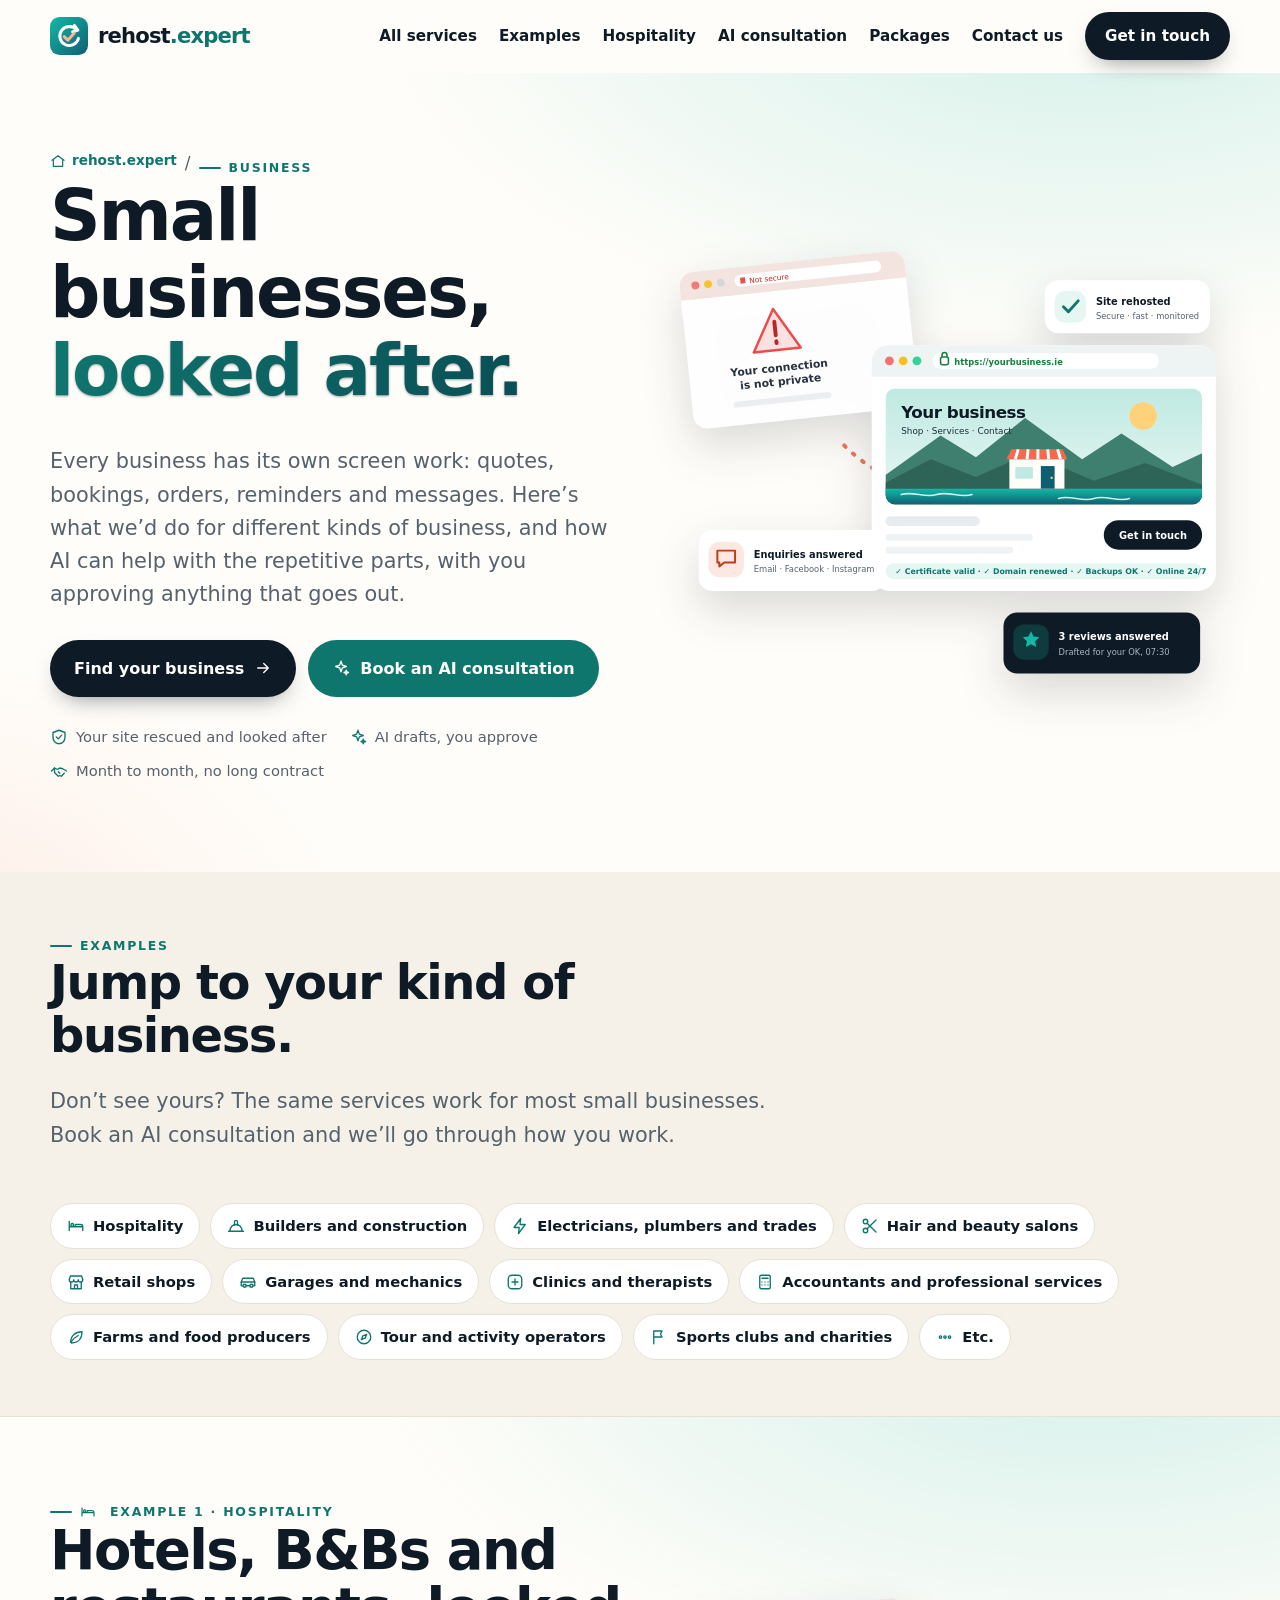
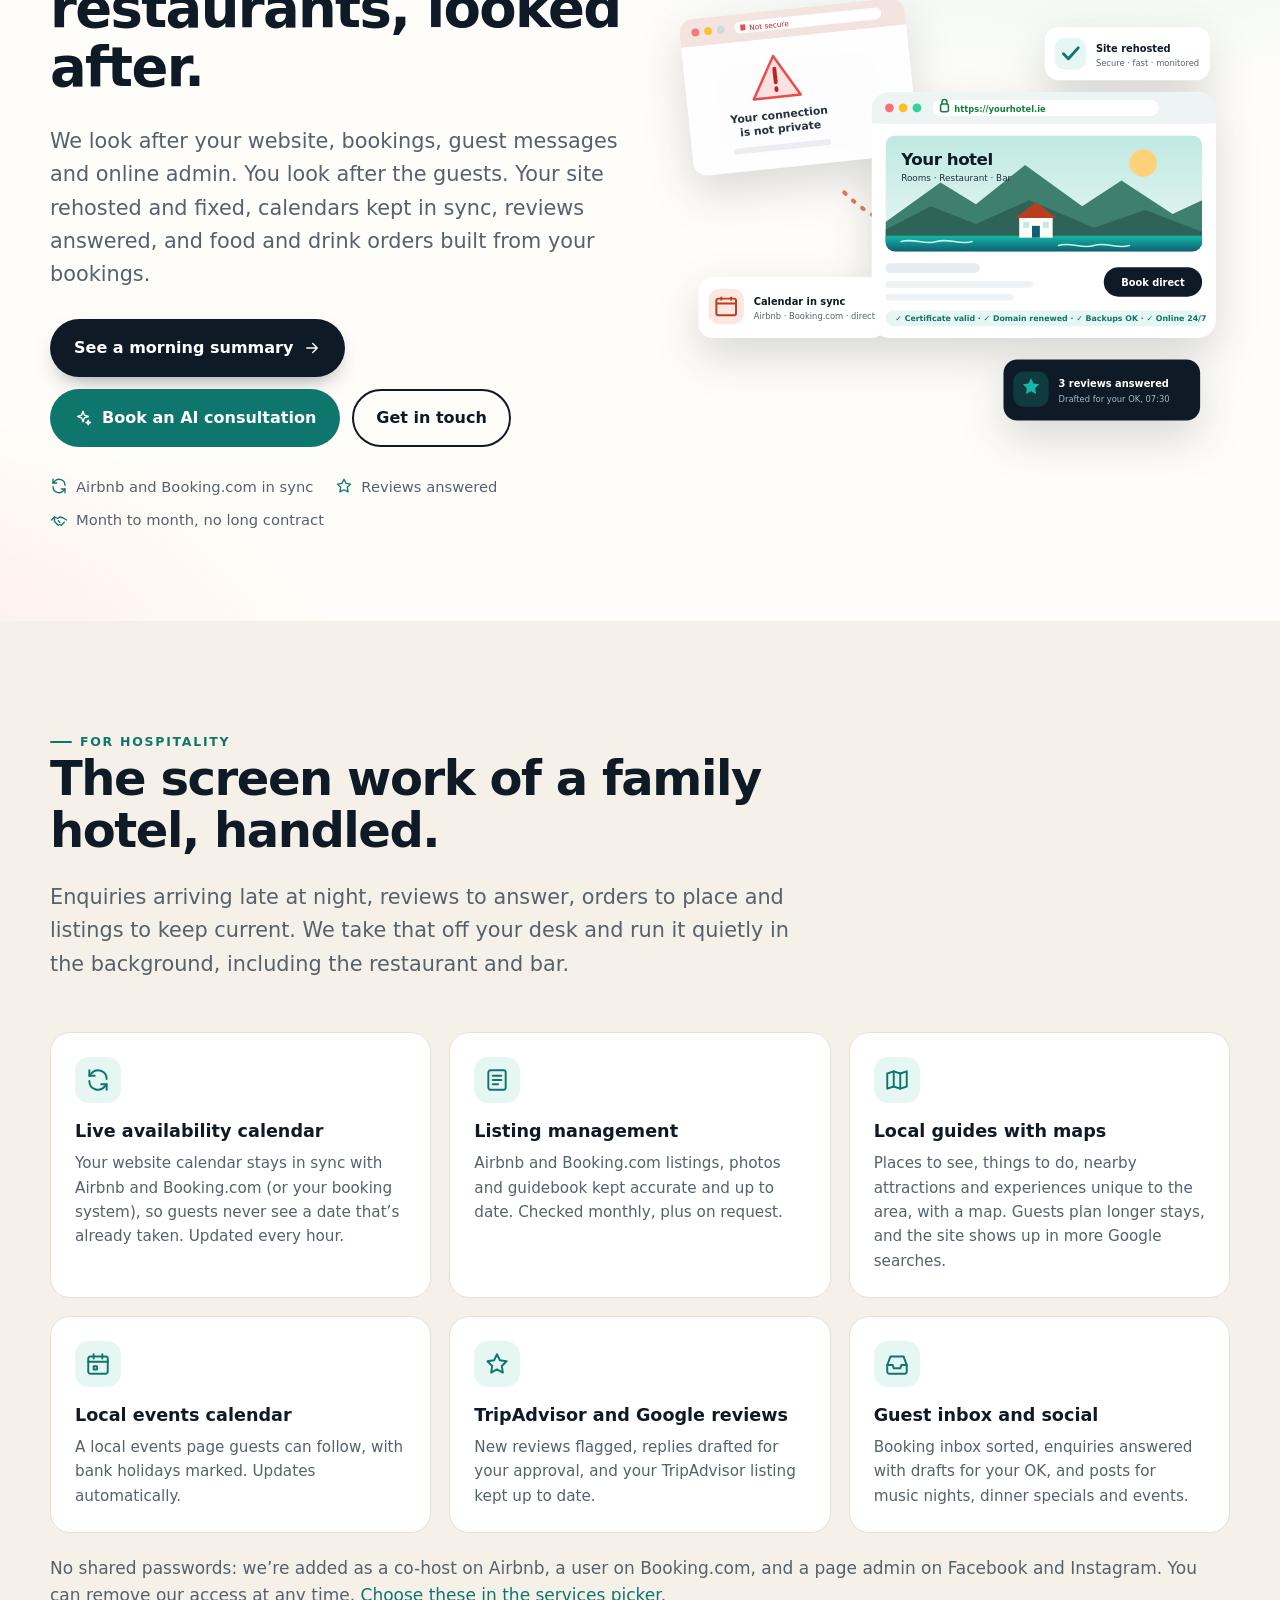
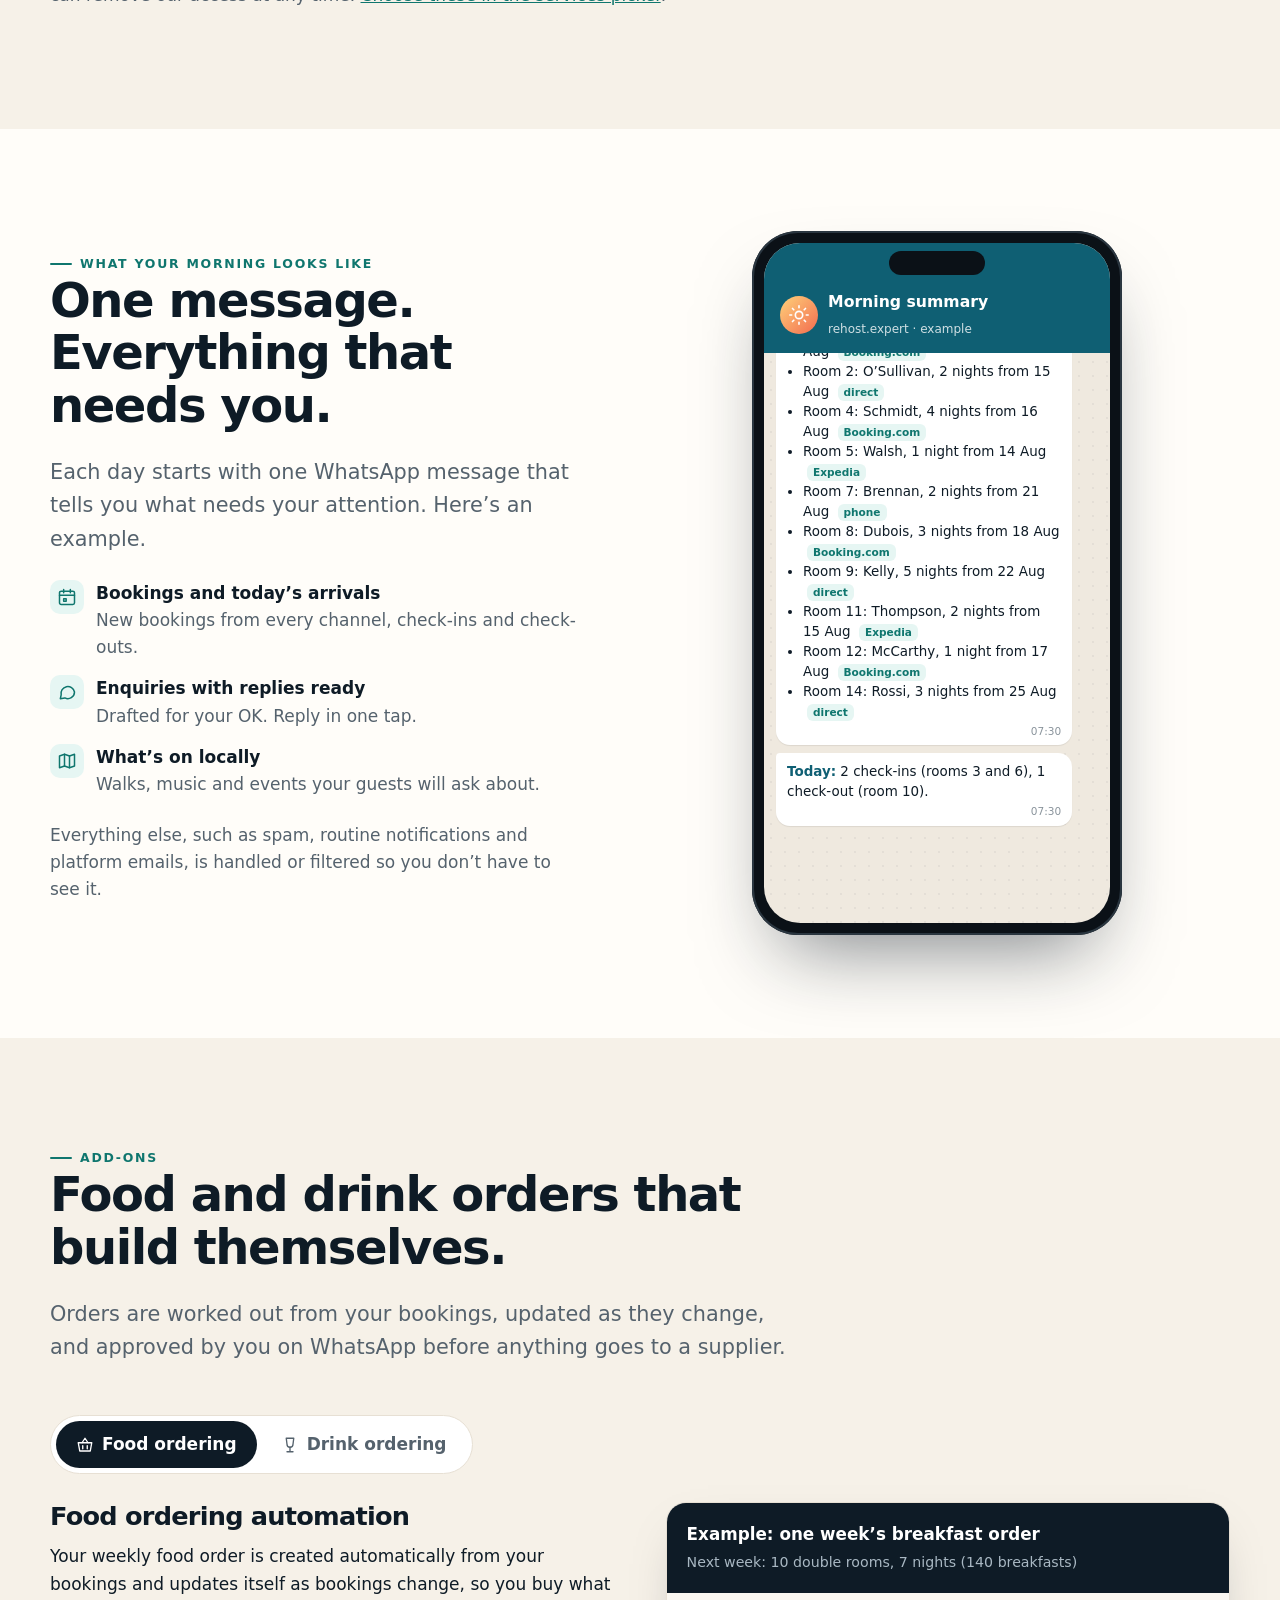
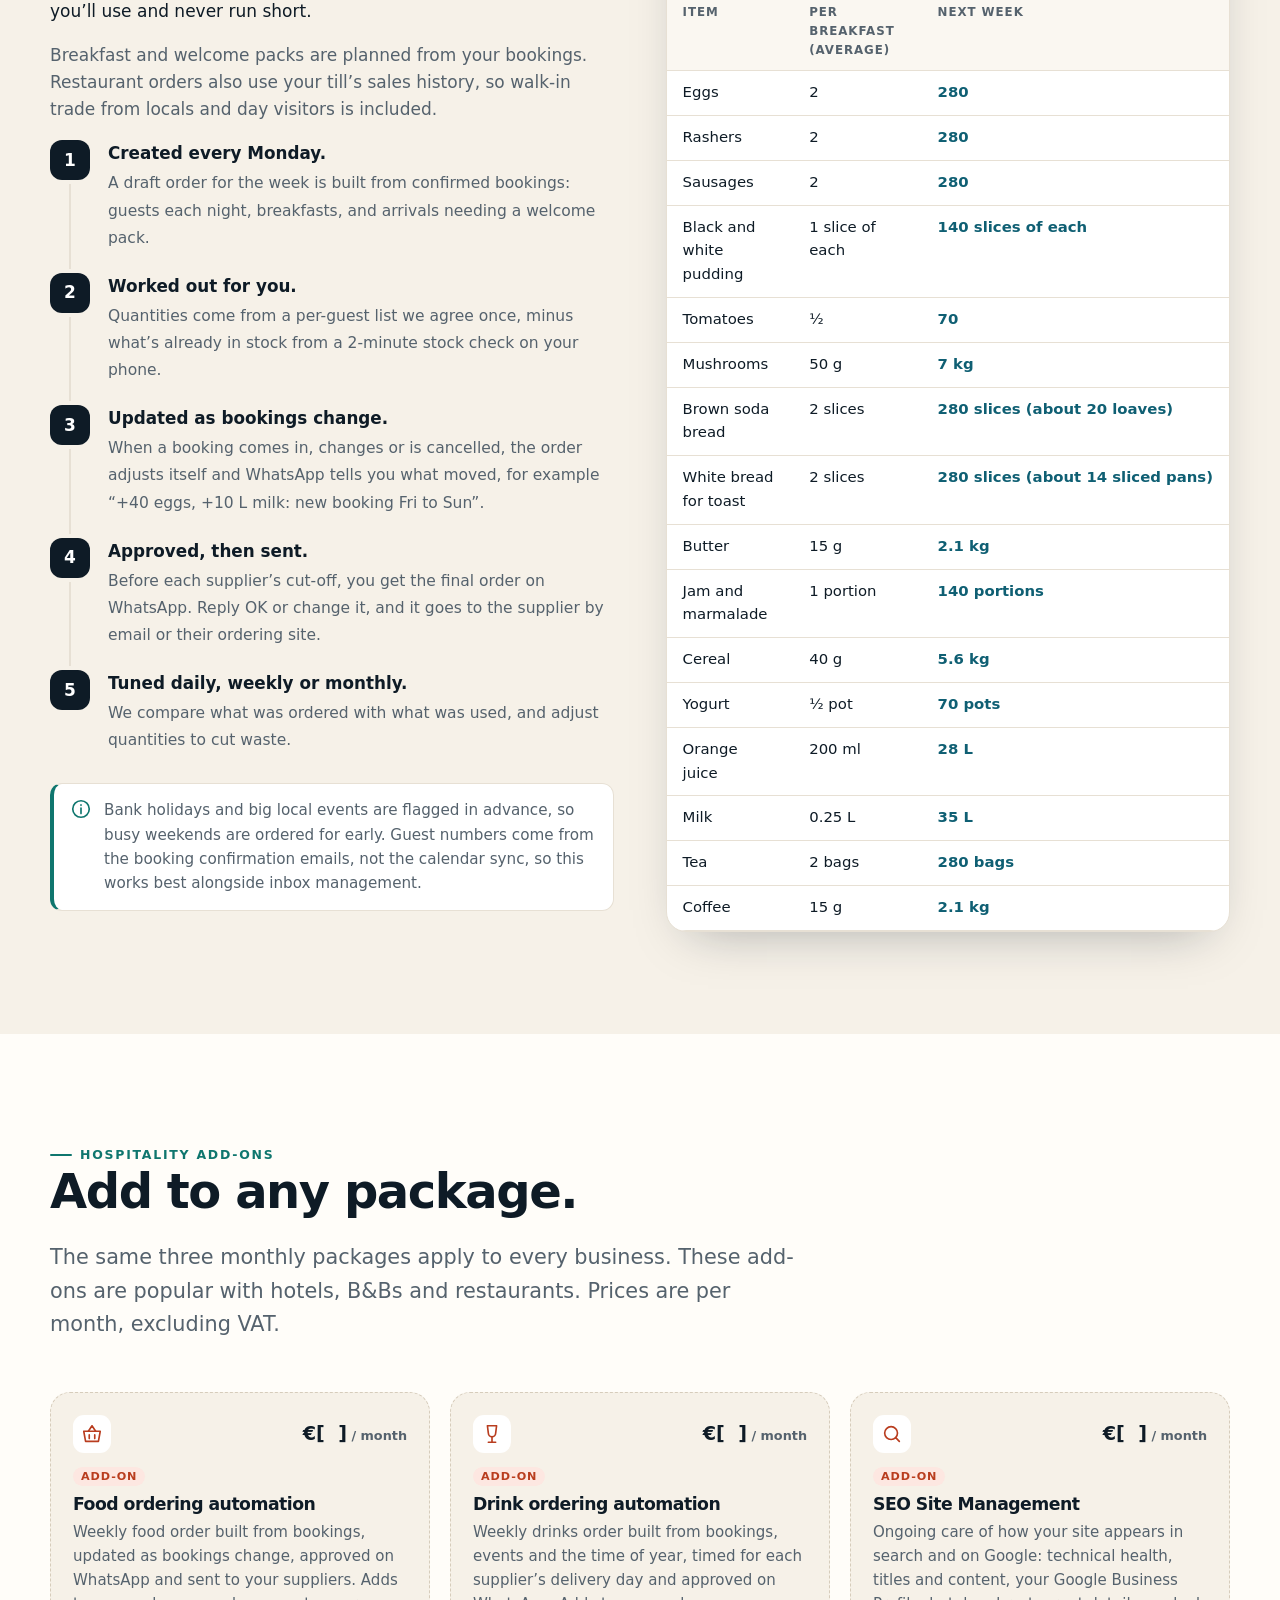
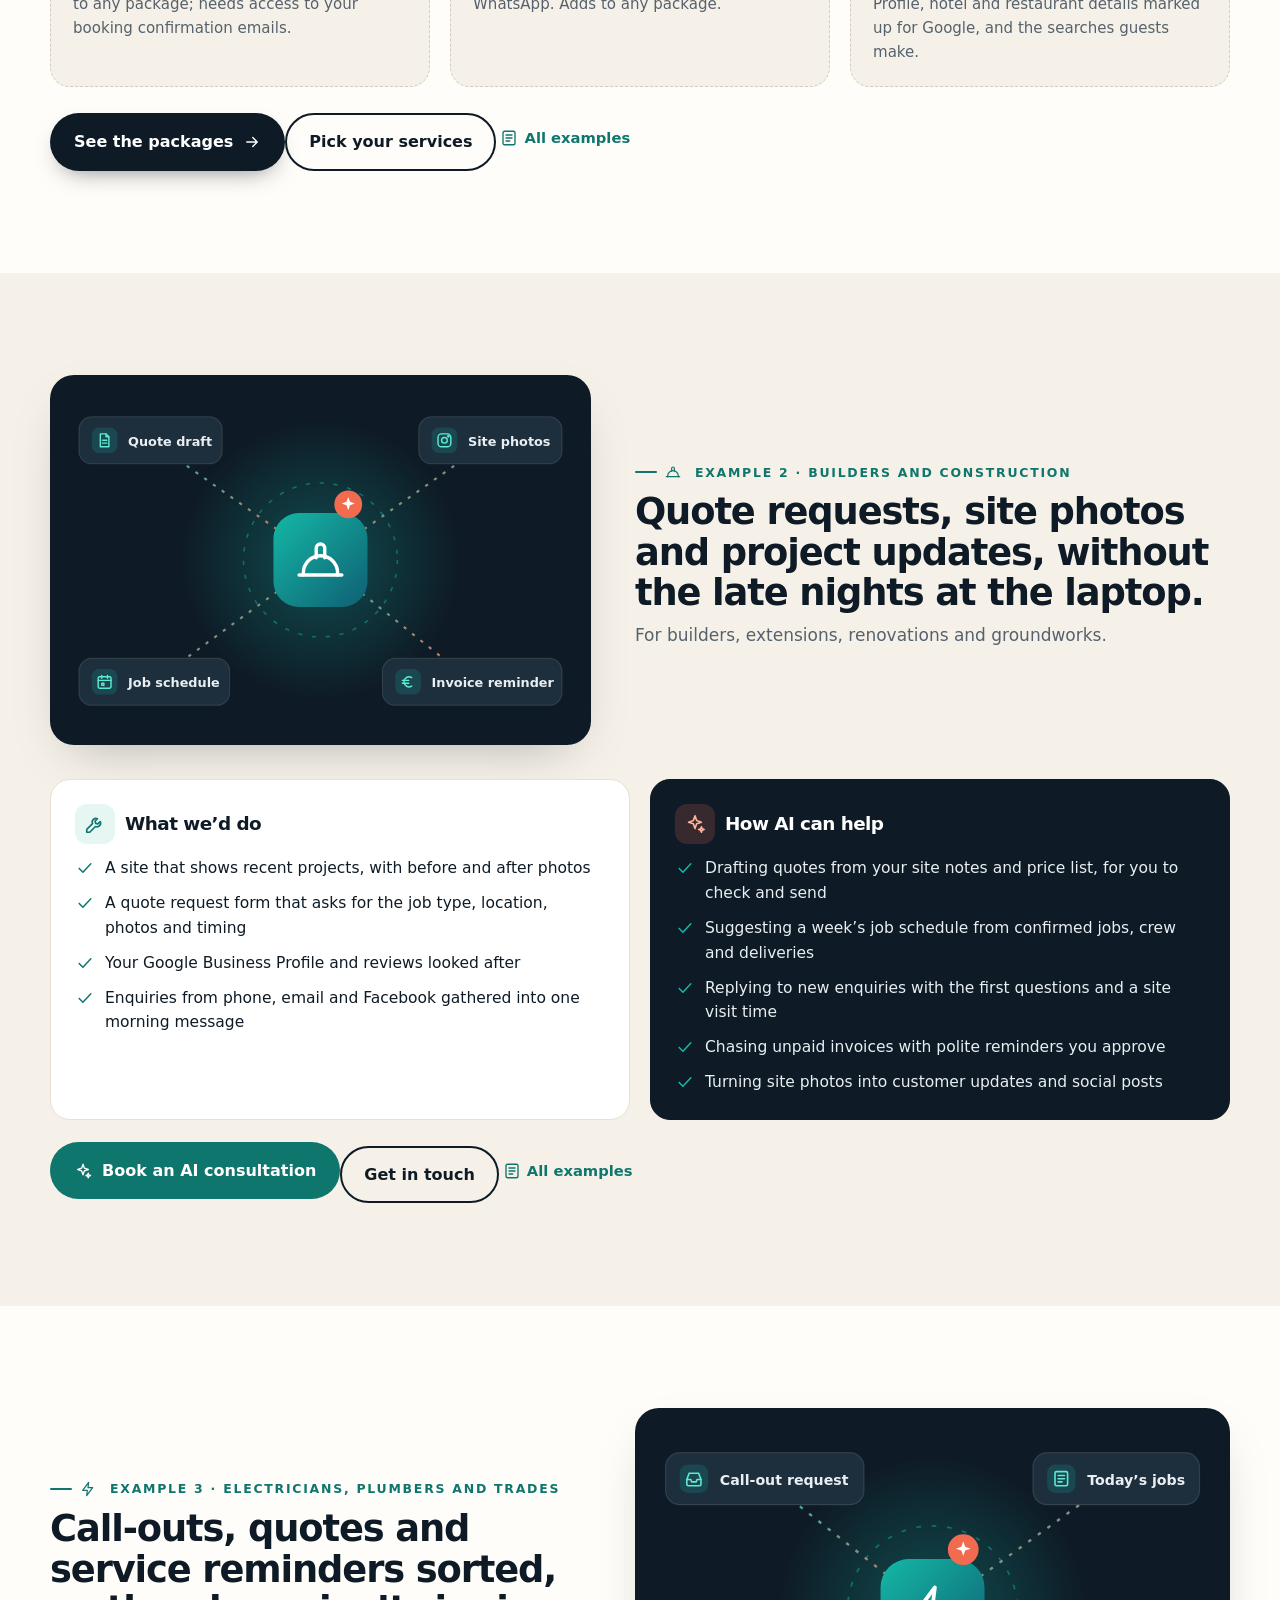
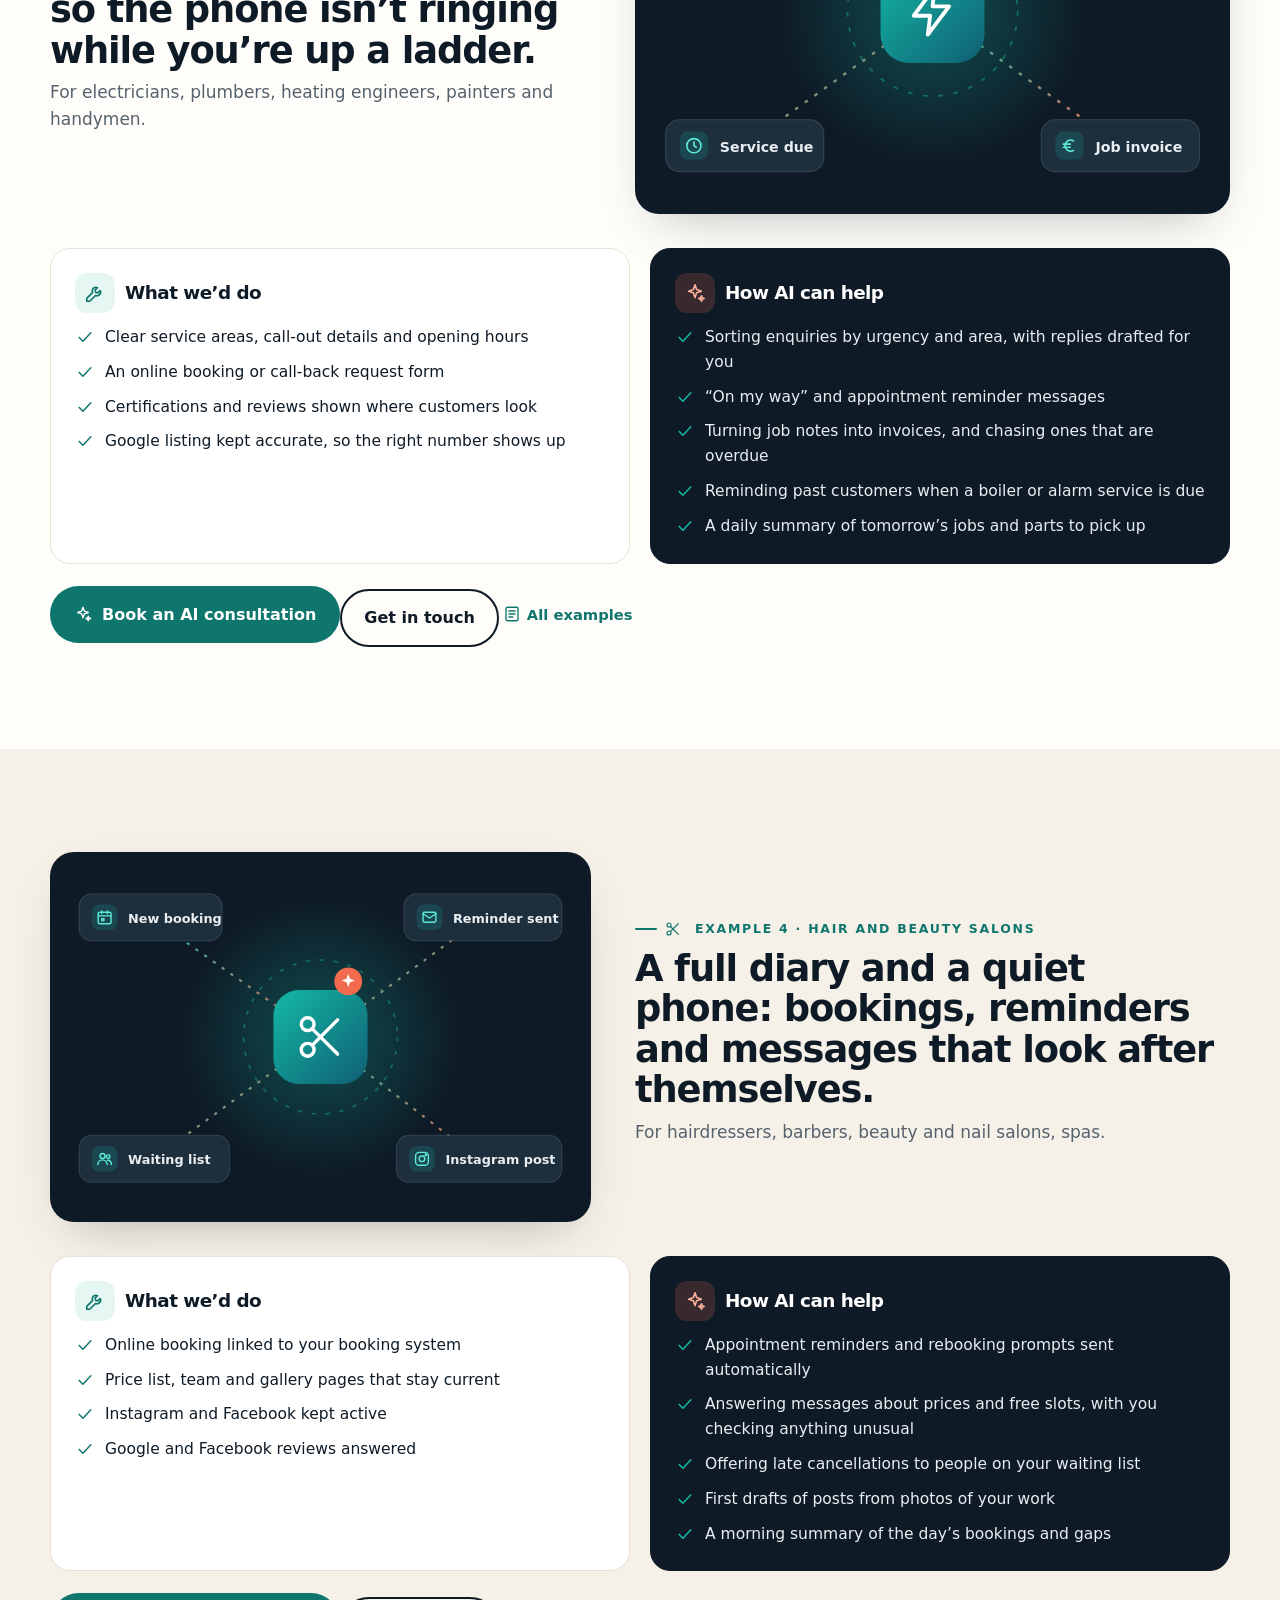
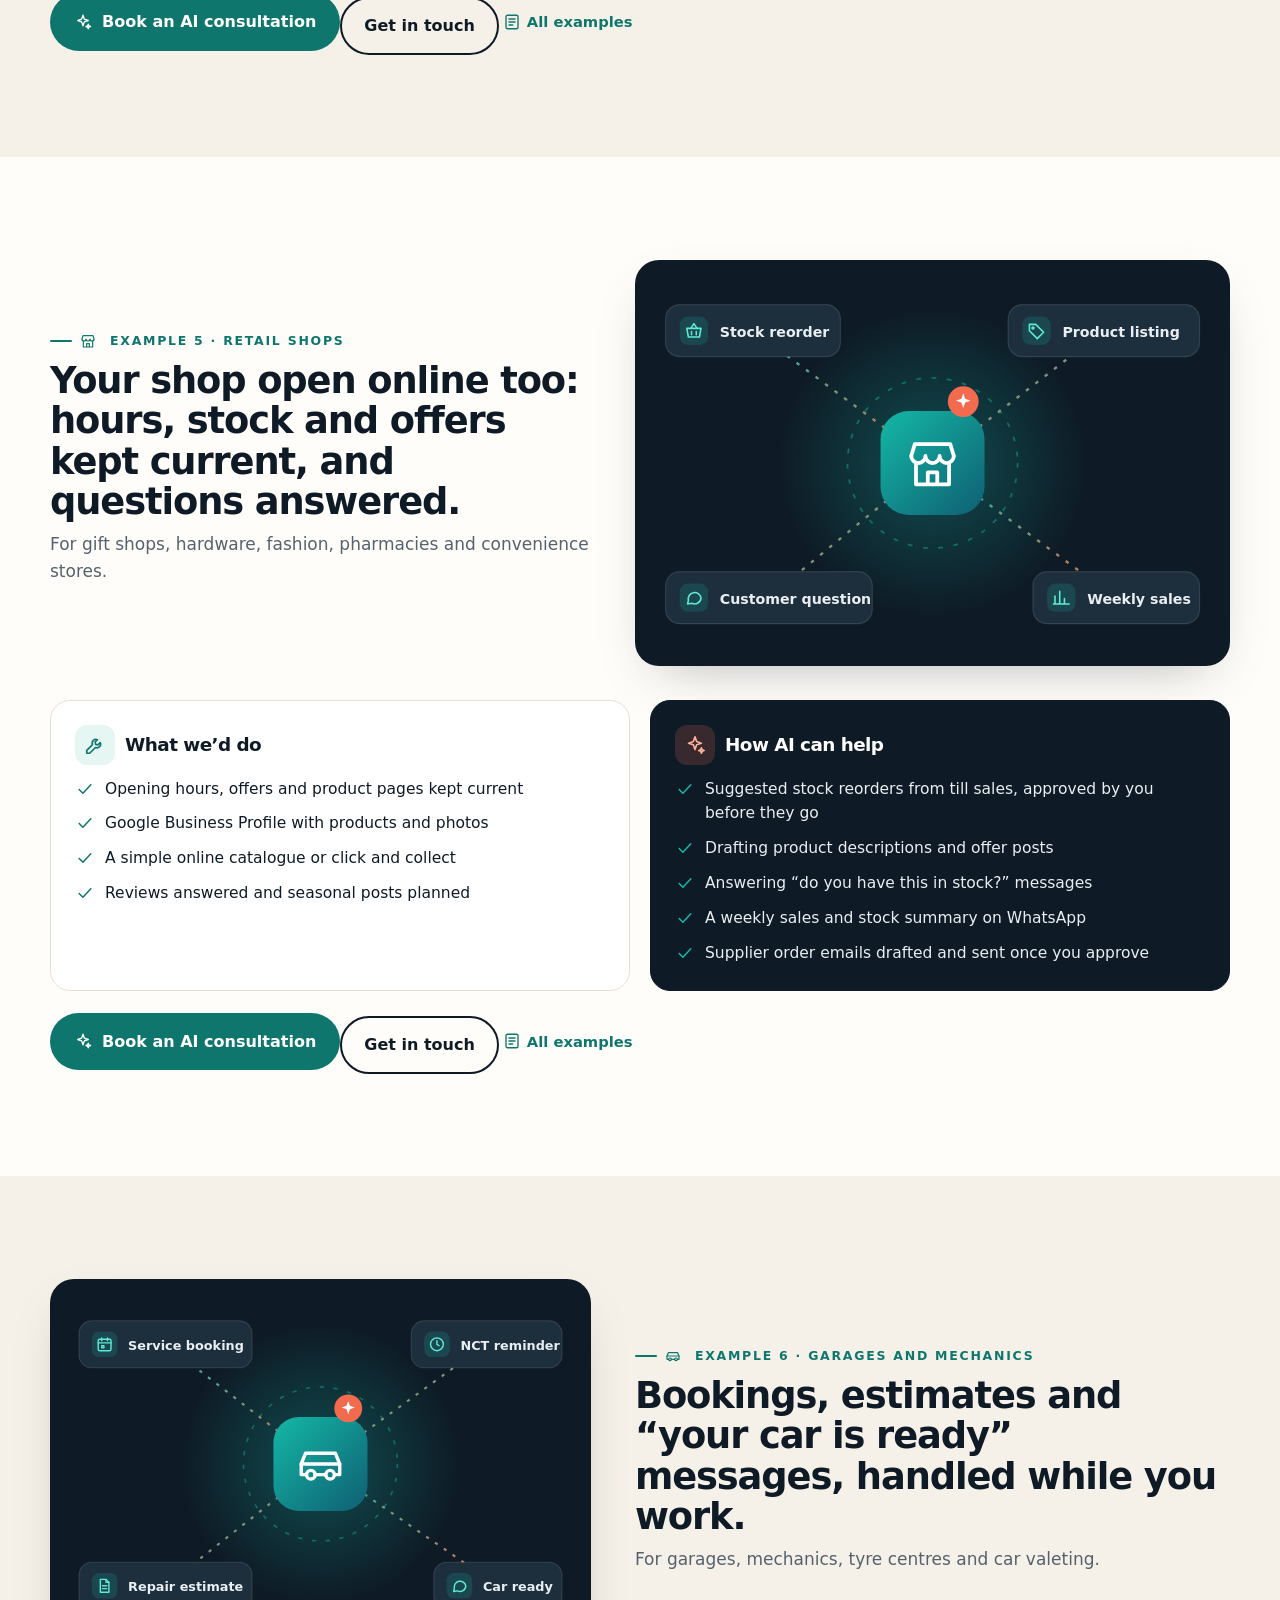
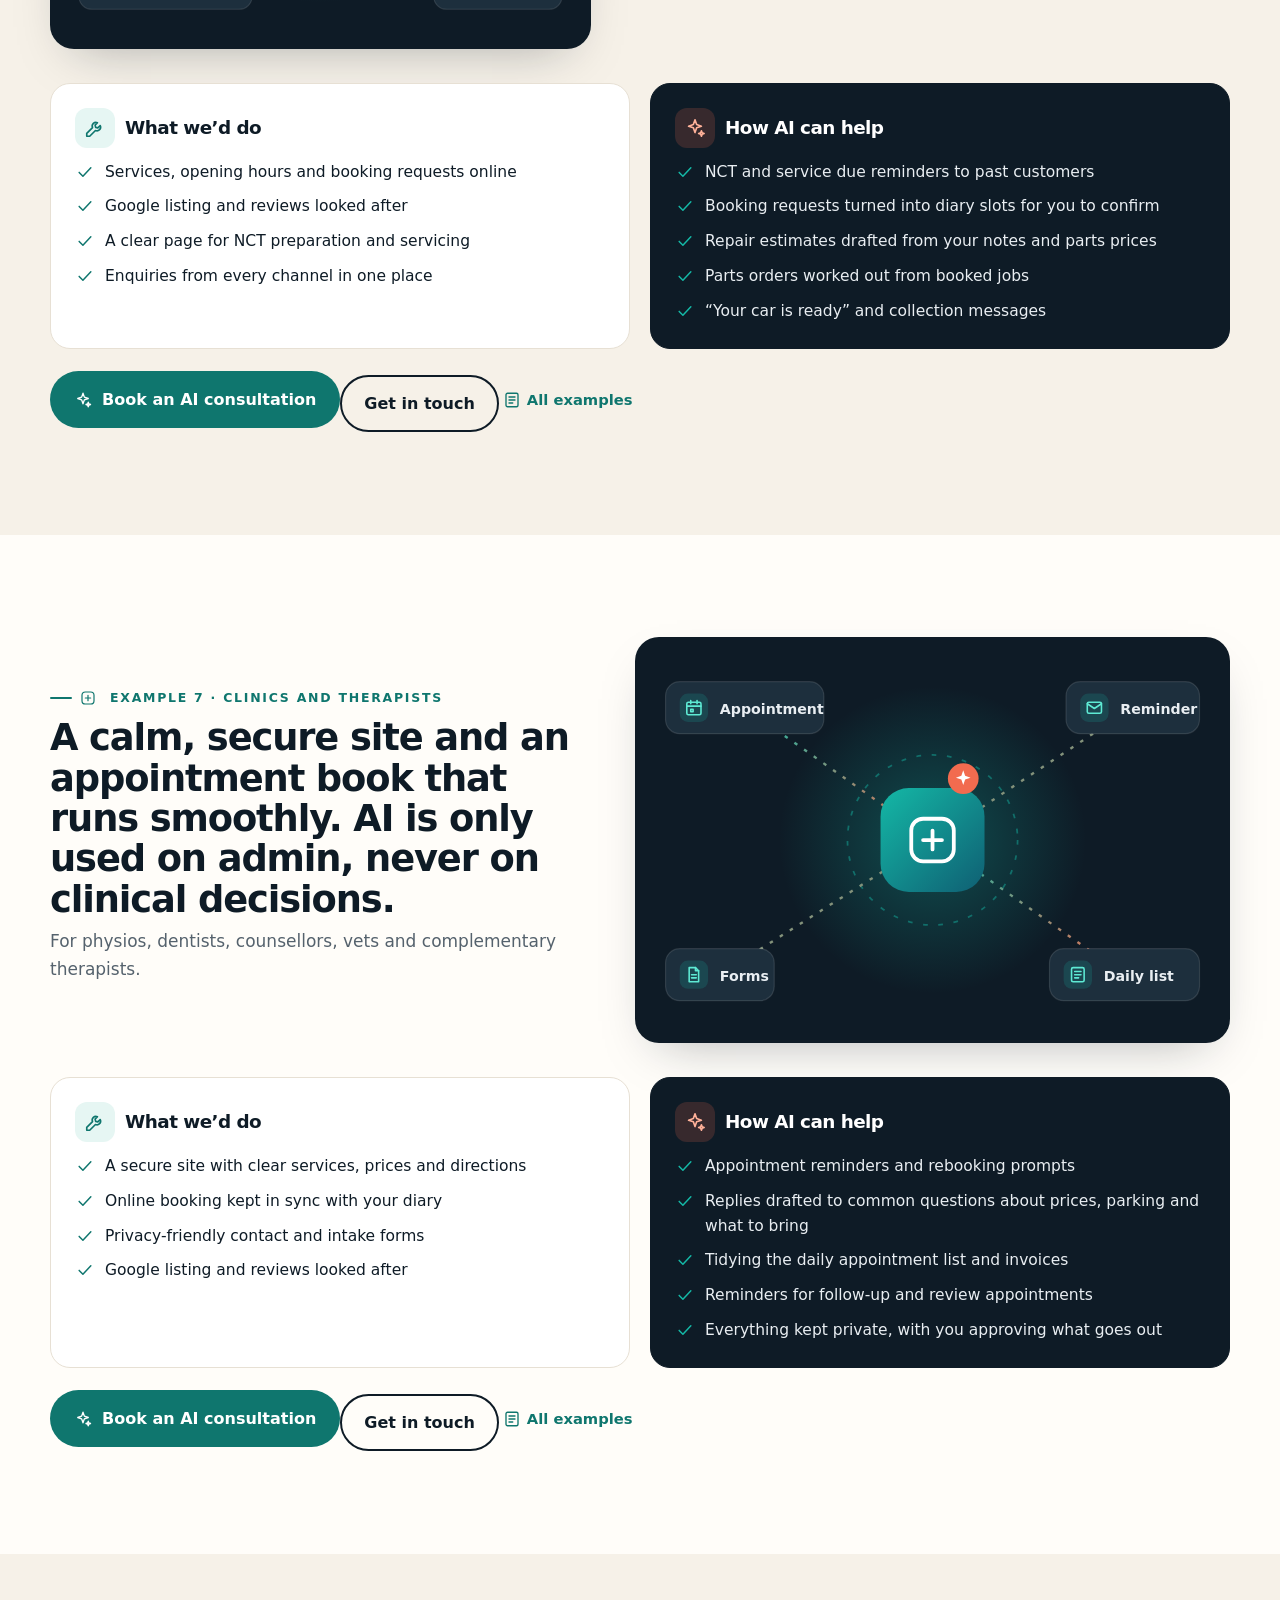
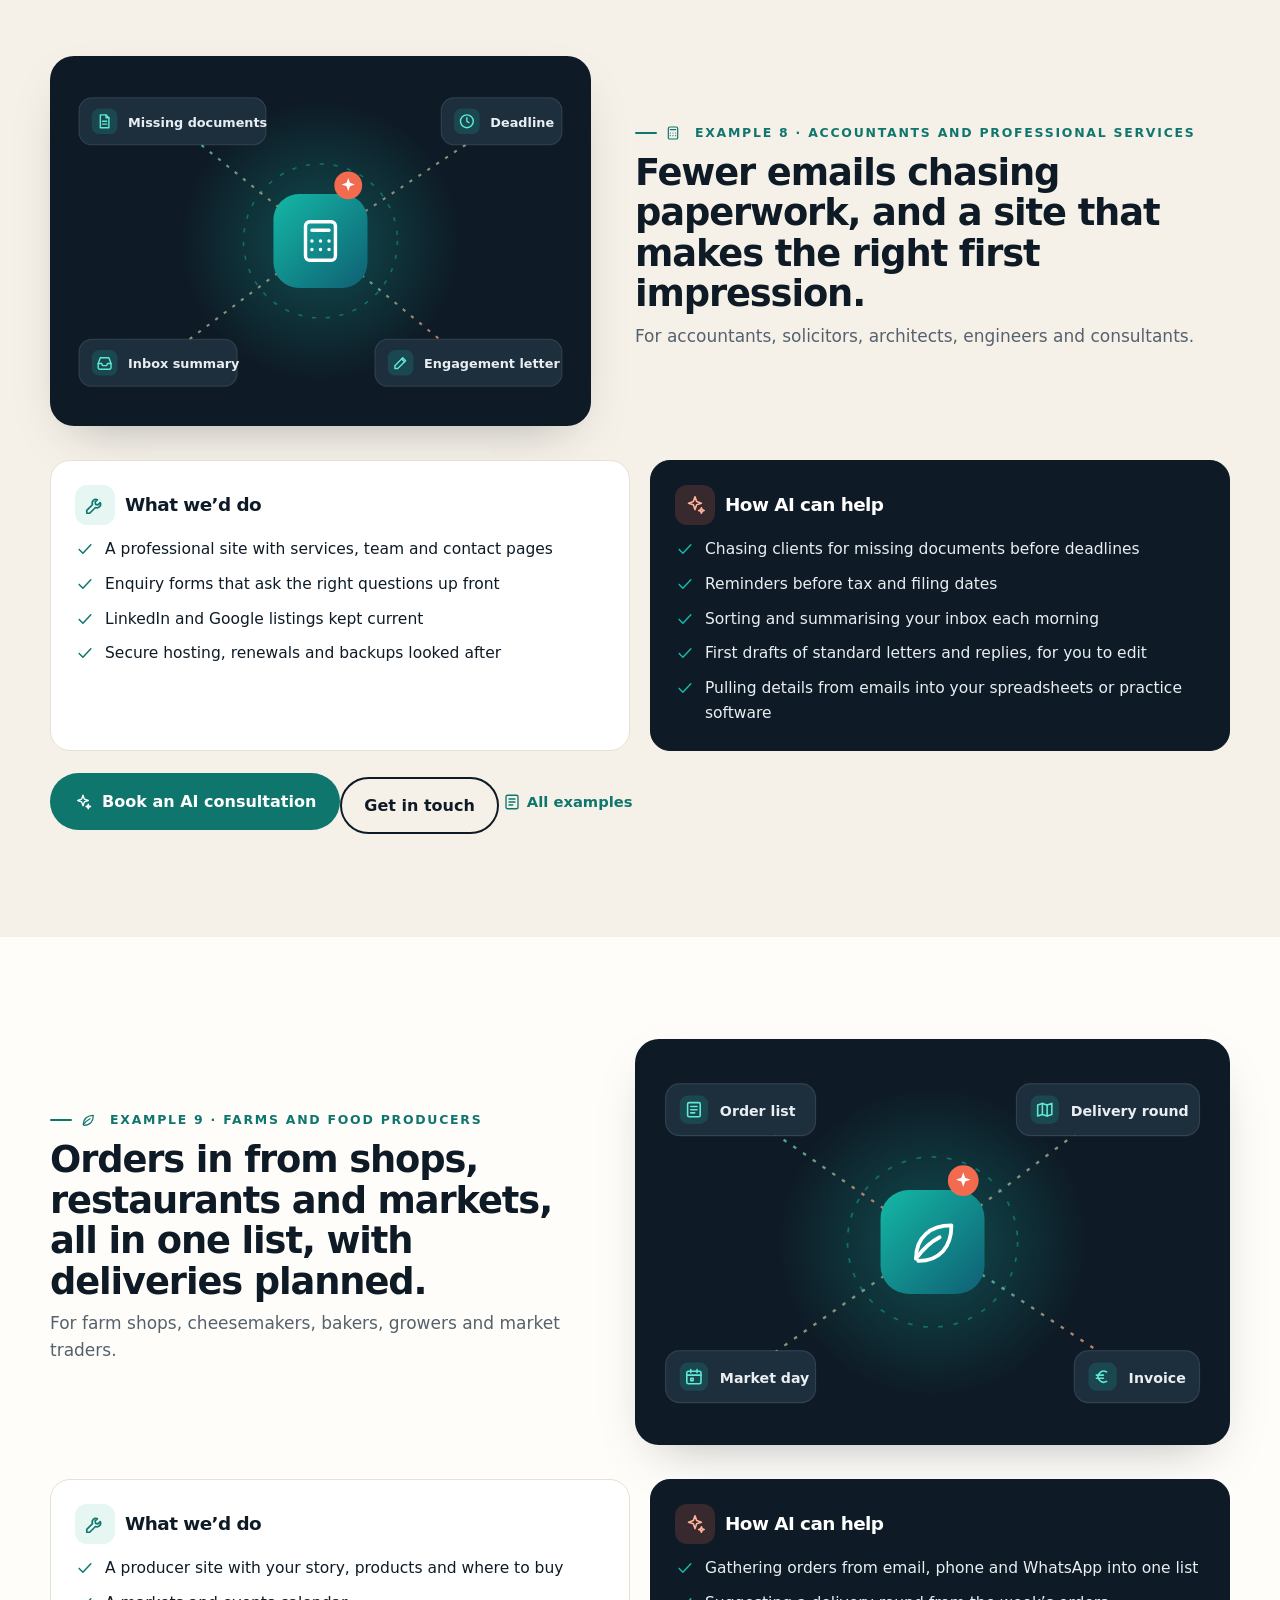
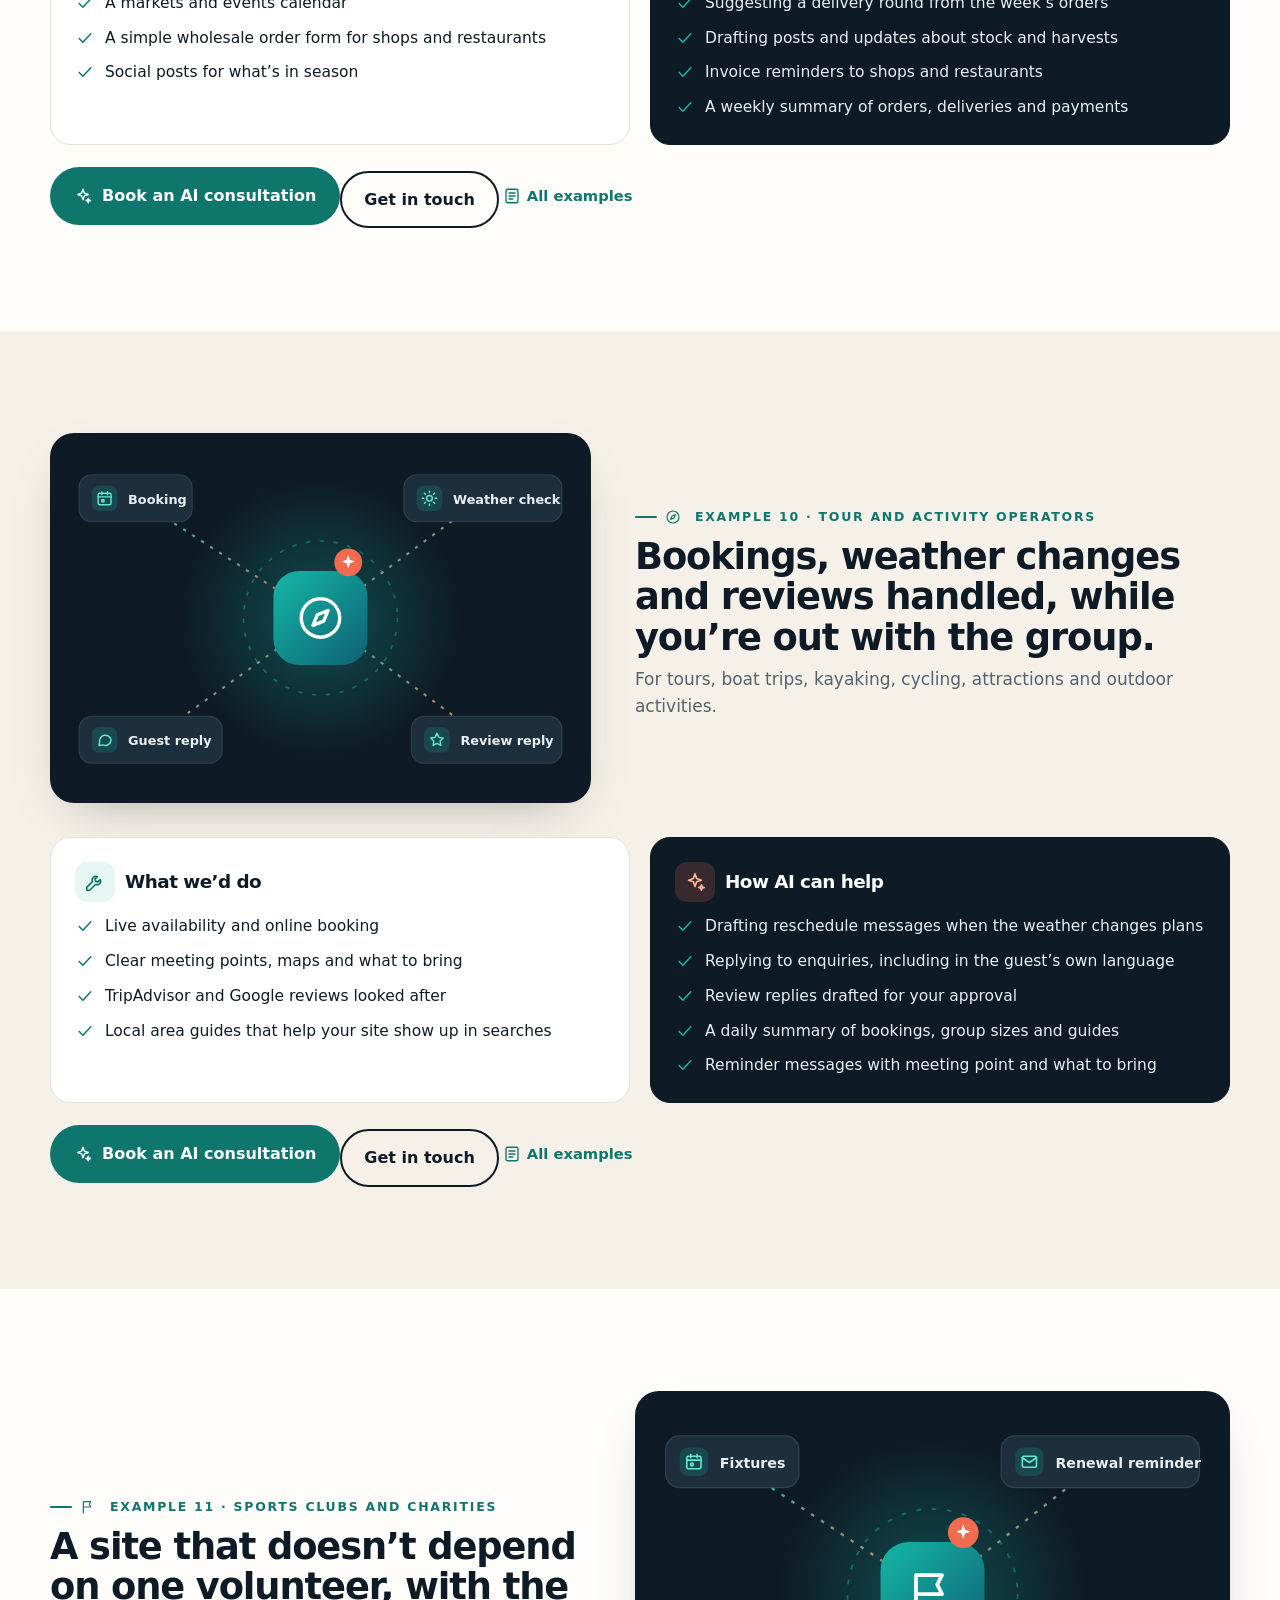
==== commit d5360b29: "Add an Etc. option to the business examples jumper Put Etc. at the end of the jump list and send it " ====
--- a/business.html
+++ b/business.html
@@ -12,14 +12,14 @@
 <meta property="og:title" content="Business examples · rehost.expert · Websites, admin and AI help for small businesses">
 <meta property="og:description" content="Website rescue, admin and AI help for small businesses, with examples by type of business.">
 <meta property="og:type" content="website">
-<link rel="icon" href="favicon.svg?v=073c4cec4a" type="image/svg+xml">
-<link rel="stylesheet" href="style.css?v=073c4cec4a">
+<link rel="icon" href="favicon.svg?v=3a350c4943" type="image/svg+xml">
+<link rel="stylesheet" href="style.css?v=3a350c4943">
 <script>document.documentElement.classList.remove('no-js')</script>
 </head>
 <body id="top">
 <a class="skip" href="#main">Skip to content</a>
-<header class="top"><div class="wrap"><a class="brand" href="index.html" aria-label="rehost.expert home"><svg viewBox="0 0 64 64" aria-hidden="true"><defs><linearGradient id="lg" x1="0" y1="0" x2="1" y2="1"><stop offset="0" stop-color="#14b8a6"/><stop offset="1" stop-color="#0f5f73"/></linearGradient></defs><rect width="64" height="64" rx="16" fill="url(#lg)"/><path d="M45 22a16 16 0 1 0 3 14" fill="none" stroke="#fff" stroke-width="5" stroke-linecap="round"/><path d="M41 14l6 8-9 3" fill="none" stroke="#fff" stroke-width="5" stroke-linecap="round" stroke-linejoin="round"/><path d="M24 33l6 6 11-12" fill="none" stroke="#ffb199" stroke-width="5" stroke-linecap="round" stroke-linejoin="round"/></svg><b>rehost<span>.expert</span></b></a>
-<nav class="menu" aria-label="Sections"><a href="index.html">All services</a><a href="#jump">Examples</a><a href="#hospitality">Hospitality</a><a href="index.html#ai">AI consultation</a><a href="index.html#packages">Packages</a><a href="contact.html">Contact us</a><a class="btn btn--primary" href="#contact">Get in touch</a></nav></div></header>
+<header class="top"><div class="wrap"><a class="brand" href="index.html" aria-label="rehost.expert home"><svg viewBox="0 0 64 64" aria-hidden="true"><defs><linearGradient id="lg" x1="0" y1="0" x2="1" y2="1"><stop offset="0" stop-color="#14b8a6"/><stop offset="1" stop-color="#0f5f73"/></linearGradient></defs><rect width="64" height="64" rx="16" fill="url(#lg)"/><path d="M45 22a16 16 0 1 0 3 14" fill="none" stroke="#fff" stroke-width="5" stroke-linecap="round"/><path d="M41 14l6 8-9 3" fill="none" stroke="#fff" stroke-width="5" stroke-linecap="round" stroke-linejoin="round"/><path d="M24 33l6 6 11-12" fill="none" stroke="#ffb199" stroke-width="5" stroke-linecap="round" stroke-linejoin="round"/></svg><b>rehost<span>.expert</span></b></a><button type="button" class="nav-toggle" id="nav-toggle" aria-expanded="false" aria-controls="nav-panel" aria-label="Open menu"><span class="nav-toggle-bars" aria-hidden="true"><span></span><span></span><span></span></span></button><nav class="menu" aria-label="Sections"><a href="index.html">All services</a><a href="#jump">Examples</a><a href="#hospitality">Hospitality</a><a href="index.html#ai">AI consultation</a><a href="index.html#packages">Packages</a><a href="contact.html">Contact us</a><a class="btn btn--primary" href="#contact">Get in touch</a></nav></div>
+<div class="nav-panel" id="nav-panel" hidden><nav class="nav-panel-menu" aria-label="Mobile"><a href="index.html">All services</a><a href="#jump">Examples</a><a href="#hospitality">Hospitality</a><a href="index.html#what-is-ai">What is AI</a><a href="index.html#what-is-seo">What is SEO</a><a href="index.html#ai">AI consultation</a><a href="index.html#packages">Packages</a><a href="contact.html">Contact us</a><a class="btn btn--primary" href="#contact">Get in touch</a></nav></div></header>
 <main id="main">
 <section class="hero"><div class="wrap">
 <div class="rv">
@@ -88,7 +88,8 @@
 <a href="#professional"><svg viewBox="0 0 24 24" width="18" height="18" fill="none" stroke="currentColor" stroke-width="1.8" stroke-linecap="round" stroke-linejoin="round" aria-hidden="true"><rect x="5" y="3" width="14" height="18" rx="2"/><path d="M8 7h8M8 12h.01M12 12h.01M16 12h.01M8 16h.01M12 16h.01M16 16h.01"/></svg>Accountants and professional services</a>
 <a href="#farms"><svg viewBox="0 0 24 24" width="18" height="18" fill="none" stroke="currentColor" stroke-width="1.8" stroke-linecap="round" stroke-linejoin="round" aria-hidden="true"><path d="M5 19c0-9 6-14 15-14 0 9-5 15-14 15"/><path d="M5 19c3-4 6-7 10-9"/></svg>Farms and food producers</a>
 <a href="#tours"><svg viewBox="0 0 24 24" width="18" height="18" fill="none" stroke="currentColor" stroke-width="1.8" stroke-linecap="round" stroke-linejoin="round" aria-hidden="true"><circle cx="12" cy="12" r="9"/><path d="m15.5 8.5-2 5-5 2 2-5z"/></svg>Tour and activity operators</a>
-<a href="#clubs"><svg viewBox="0 0 24 24" width="18" height="18" fill="none" stroke="currentColor" stroke-width="1.8" stroke-linecap="round" stroke-linejoin="round" aria-hidden="true"><path d="M5 21V4M5 4h11l-2 4 2 4H5"/></svg>Sports clubs and charities</a></nav>
+<a href="#clubs"><svg viewBox="0 0 24 24" width="18" height="18" fill="none" stroke="currentColor" stroke-width="1.8" stroke-linecap="round" stroke-linejoin="round" aria-hidden="true"><path d="M5 21V4M5 4h11l-2 4 2 4H5"/></svg>Sports clubs and charities</a>
+<a href="#other"><svg viewBox="0 0 24 24" width="18" height="18" fill="none" stroke="currentColor" stroke-width="1.8" stroke-linecap="round" stroke-linejoin="round" aria-hidden="true"><circle cx="6" cy="12" r="1.6"/><circle cx="12" cy="12" r="1.6"/><circle cx="18" cy="12" r="1.6"/></svg>Etc.</a></nav>
 </div></section>
 
 <section class="hero hero--ex" id="hospitality" aria-labelledby="ho-h"><div class="wrap">
@@ -414,6 +415,11 @@
 <div class="ctas rv"><a class="btn btn--accent" data-pick-ai href="index.html?pick=ai#services"><svg viewBox="0 0 24 24" width="18" height="18" fill="none" stroke="currentColor" stroke-width="1.8" stroke-linecap="round" stroke-linejoin="round" aria-hidden="true"><path d="M12 3l1.8 5.2L19 10l-5.2 1.8L12 17l-1.8-5.2L5 10l5.2-1.8z"/><path d="M19 15l.8 2.2L22 18l-2.2.8L19 21l-.8-2.2L16 18l2.2-.8z"/></svg>Book an AI consultation</a><a class="btn btn--ghost" href="#contact">Get in touch</a><a class="back" href="#jump"><svg viewBox="0 0 24 24" width="18" height="18" fill="none" stroke="currentColor" stroke-width="1.8" stroke-linecap="round" stroke-linejoin="round" aria-hidden="true"><rect x="4" y="3" width="16" height="18" rx="2"/><path d="M8 8h8M8 12h8M8 16h5"/></svg>All examples</a></div>
 </div></section>
 
+<section class="section section--sand" id="other" aria-labelledby="ot-h"><div class="wrap">
+<div class="head rv"><span class="eyebrow">Other businesses</span><h2 id="ot-h">Don’t see your kind of business?</h2><p class="lead">The same services work for any small business, not just the examples above. Tell us how you work, and we’ll set things up around that.</p></div>
+<div class="ctas rv"><a class="btn btn--primary" href="#contact">Contact us <svg viewBox="0 0 24 24" width="18" height="18" fill="none" stroke="currentColor" stroke-width="1.8" stroke-linecap="round" stroke-linejoin="round" aria-hidden="true"><path d="M5 12h14M13 6l6 6-6 6"/></svg></a><a class="btn btn--ghost" href="index.html#services">Pick your services</a><a class="back" href="#jump"><svg viewBox="0 0 24 24" width="18" height="18" fill="none" stroke="currentColor" stroke-width="1.8" stroke-linecap="round" stroke-linejoin="round" aria-hidden="true"><rect x="4" y="3" width="16" height="18" rx="2"/><path d="M8 8h8M8 12h8M8 16h5"/></svg>All examples</a></div>
+</div></section>
+
 <section class="section" id="contact" aria-labelledby="ct-h"><div class="wrap">
 <div class="cta cta--contact rv"><div class="cta-copy"><span class="eyebrow" style="color:var(--sea-2)">Get in touch</span><h2 id="ct-h">Is your website holding your business back?</h2><p>Tell us your website address and we’ll check it. Then we’ll talk through what you need, with no obligation.</p>
 <ul class="cta-points" style="list-style:none;padding:0"><li><svg viewBox="0 0 24 24" width="18" height="18" fill="none" stroke="currentColor" stroke-width="1.8" stroke-linecap="round" stroke-linejoin="round" aria-hidden="true"><path d="M5 12.5l4.5 4.5L19 7"/></svg>We look at your current site first</li><li><svg viewBox="0 0 24 24" width="18" height="18" fill="none" stroke="currentColor" stroke-width="1.8" stroke-linecap="round" stroke-linejoin="round" aria-hidden="true"><path d="M5 12.5l4.5 4.5L19 7"/></svg>A personal reply from Shane</li><li><svg viewBox="0 0 24 24" width="18" height="18" fill="none" stroke="currentColor" stroke-width="1.8" stroke-linecap="round" stroke-linejoin="round" aria-hidden="true"><path d="M5 12.5l4.5 4.5L19 7"/></svg>No obligation</li></ul>
@@ -436,7 +442,7 @@
 </div></section>
 </main>
 <footer class="foot"><div class="wrap"><a class="brand" href="index.html" aria-label="rehost.expert home"><svg viewBox="0 0 64 64" aria-hidden="true"><defs><linearGradient id="lg" x1="0" y1="0" x2="1" y2="1"><stop offset="0" stop-color="#14b8a6"/><stop offset="1" stop-color="#0f5f73"/></linearGradient></defs><rect width="64" height="64" rx="16" fill="url(#lg)"/><path d="M45 22a16 16 0 1 0 3 14" fill="none" stroke="#fff" stroke-width="5" stroke-linecap="round"/><path d="M41 14l6 8-9 3" fill="none" stroke="#fff" stroke-width="5" stroke-linecap="round" stroke-linejoin="round"/><path d="M24 33l6 6 11-12" fill="none" stroke="#ffb199" stroke-width="5" stroke-linecap="round" stroke-linejoin="round"/></svg><b>rehost<span>.expert</span></b></a><span>Website rescue, hosting and digital services for small businesses. <a href="index.html">All services</a></span><span class="foot-mail">shane@rehost.expert</span><span>© 2026 rehost.expert</span></div></footer>
-<script src="app.js?v=073c4cec4a"></script>
+<script src="app.js?v=3a350c4943"></script>
 <script data-goatcounter="https://rehostexpert.goatcounter.com/count" async src="https://gc.zgo.at/count.js"></script>
 </body>
 </html>
--- a/style.css
+++ b/style.css
@@ -39,7 +39,36 @@
 .menu a:not(.btn).is-active{color:var(--sea);text-decoration:underline;text-decoration-color:var(--sea);text-decoration-thickness:2px;text-underline-offset:8px}
 .menu .btn.is-active{text-decoration:underline;text-decoration-thickness:2px;text-underline-offset:5px}
 .menu .btn{padding:10px 18px;color:#fff}
-@media (max-width:980px){.menu a:not(.btn){display:none}}
+.nav-toggle{display:none;align-items:center;justify-content:center;width:44px;height:44px;margin:0 0 0 auto;padding:0;border:0;border-radius:10px;background:transparent;color:var(--ink);cursor:pointer;flex:none}
+.nav-toggle:hover{background:var(--sand)}
+.nav-toggle:focus-visible{outline:3px solid var(--coral);outline-offset:2px}
+.nav-toggle-bars{display:flex;flex-direction:column;justify-content:center;gap:5px;width:20px}
+.nav-toggle-bars span{display:block;height:2px;background:currentColor;border-radius:1px;transition:transform .2s,opacity .2s}
+.top.is-nav-open .nav-toggle-bars span:nth-child(1){transform:translateY(7px) rotate(45deg)}
+.top.is-nav-open .nav-toggle-bars span:nth-child(2){opacity:0}
+.top.is-nav-open .nav-toggle-bars span:nth-child(3){transform:translateY(-7px) rotate(-45deg)}
+.nav-backdrop{display:none;position:fixed;inset:0;background:rgba(14,27,38,.35);z-index:45}
+.nav-backdrop:not([hidden]){display:block}
+.top.is-nav-open{background:var(--paper);backdrop-filter:none;-webkit-backdrop-filter:none}
+.nav-panel{display:none;position:absolute;left:0;right:0;top:100%;z-index:51;background:var(--paper);border-bottom:1px solid var(--line);box-shadow:var(--shadow);padding:8px 0 20px}
+.nav-panel:not([hidden]){display:block}
+.nav-panel-menu{display:flex;flex-direction:column;width:min(var(--max),100% - 40px);margin-inline:auto;gap:0}
+.nav-panel-menu a{display:flex;align-items:center;min-height:48px;padding:12px 4px;color:var(--ink);text-decoration:none;font-weight:650;font-size:1.05rem;border-bottom:1px solid var(--line)}
+.nav-panel-menu a:hover,.nav-panel-menu a:focus-visible,.nav-panel-menu a.is-active{color:var(--sea)}
+.nav-panel-menu a:focus-visible{outline:3px solid var(--coral);outline-offset:-2px;border-radius:8px}
+.nav-panel-menu a:not(.btn).is-active{text-decoration:underline;text-decoration-color:var(--sea);text-decoration-thickness:2px;text-underline-offset:6px}
+.nav-panel-menu a.btn{margin-top:16px;justify-content:center;border-bottom:0;color:#fff;min-height:0}
+.nav-panel-menu a.btn.is-active{text-decoration:underline;text-decoration-thickness:2px;text-underline-offset:5px}
+body.nav-open{overflow:hidden}
+@media (max-width:980px){
+  .menu{display:none}
+  .nav-toggle{display:inline-flex}
+}
+@media (min-width:981px){
+  .nav-toggle,.nav-panel,.nav-backdrop{display:none!important}
+}
+@media (prefers-reduced-motion: reduce){.nav-toggle-bars span{transition:none}}
+
 /* hero */
 .hero{position:relative;overflow:hidden;padding:clamp(40px,6vw,80px) 0 clamp(56px,7vw,100px);background:radial-gradient(1200px 600px at 85% -10%,rgba(20,184,166,.18),transparent 60%),radial-gradient(800px 500px at -10% 110%,rgba(242,107,79,.12),transparent 60%),var(--paper)}
 .hero .wrap{display:grid;grid-template-columns:1.05fr 1fr;gap:clamp(28px,4vw,64px);align-items:center}
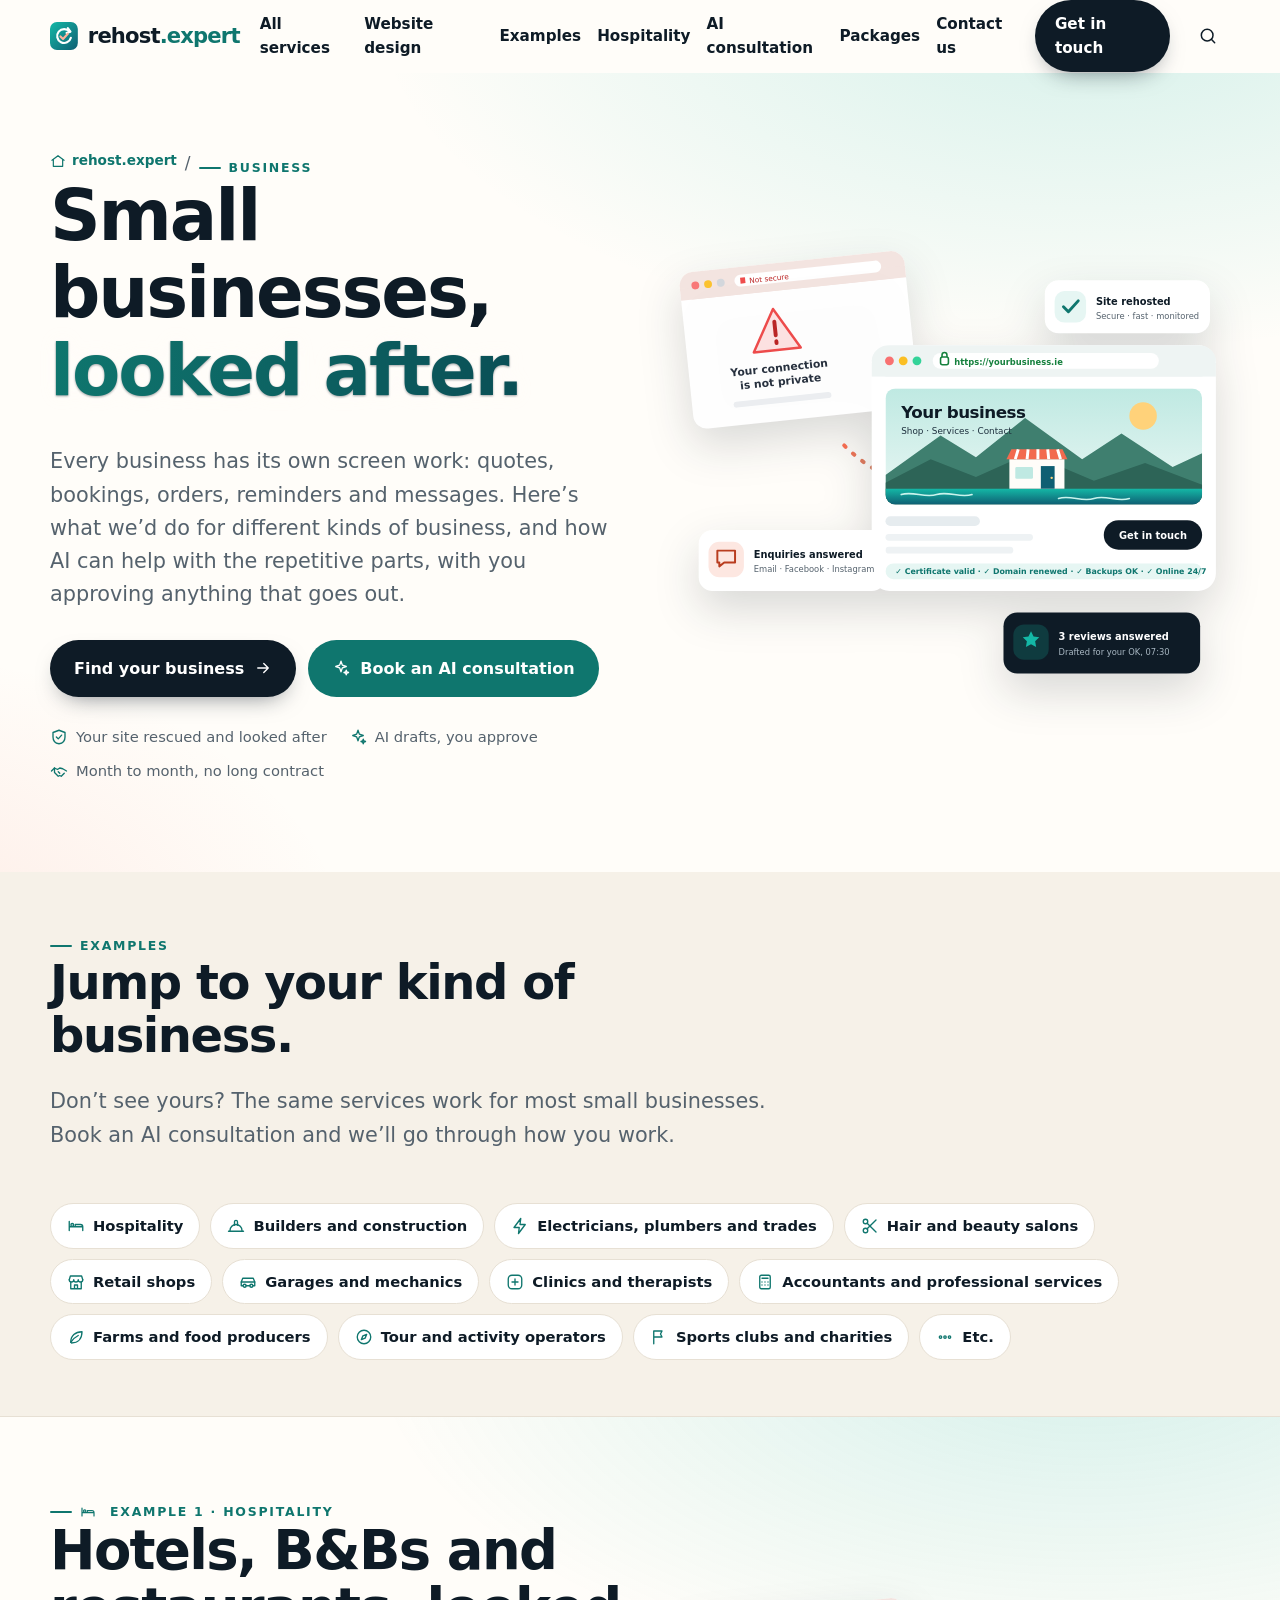
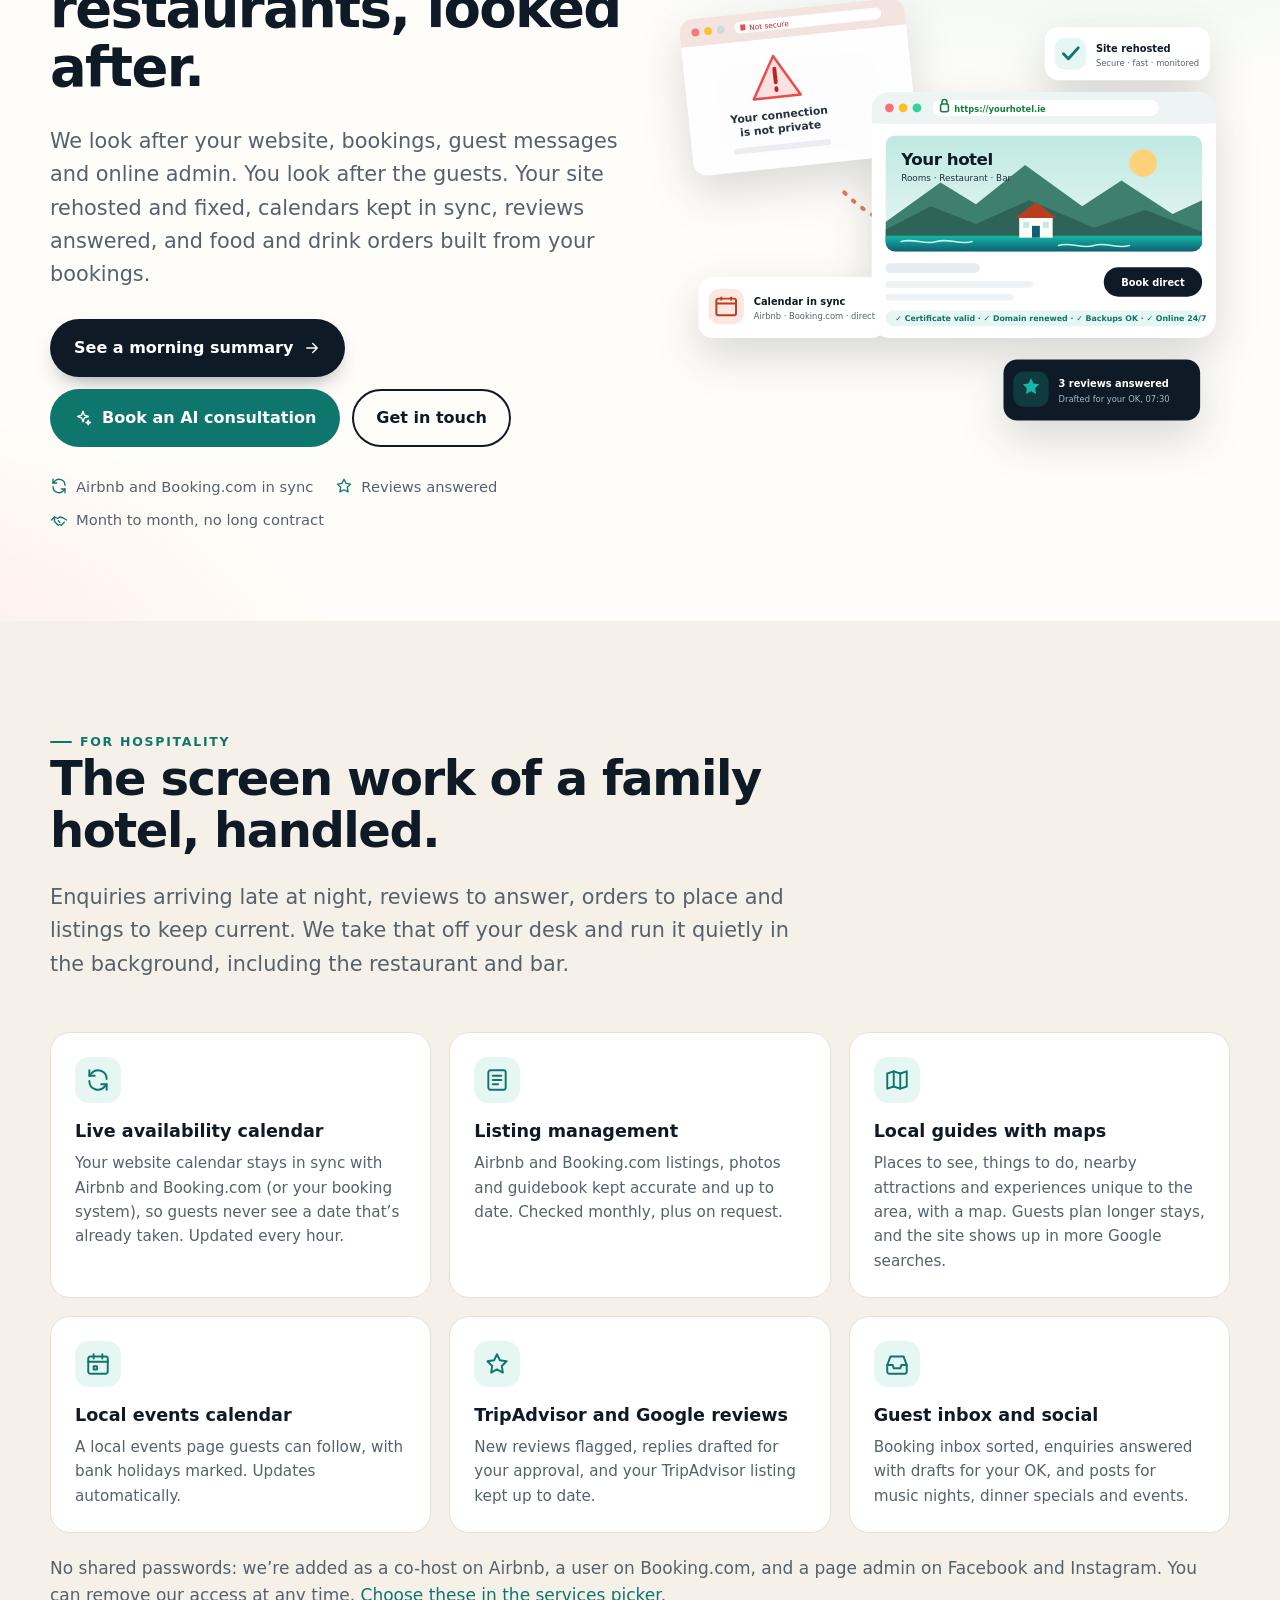
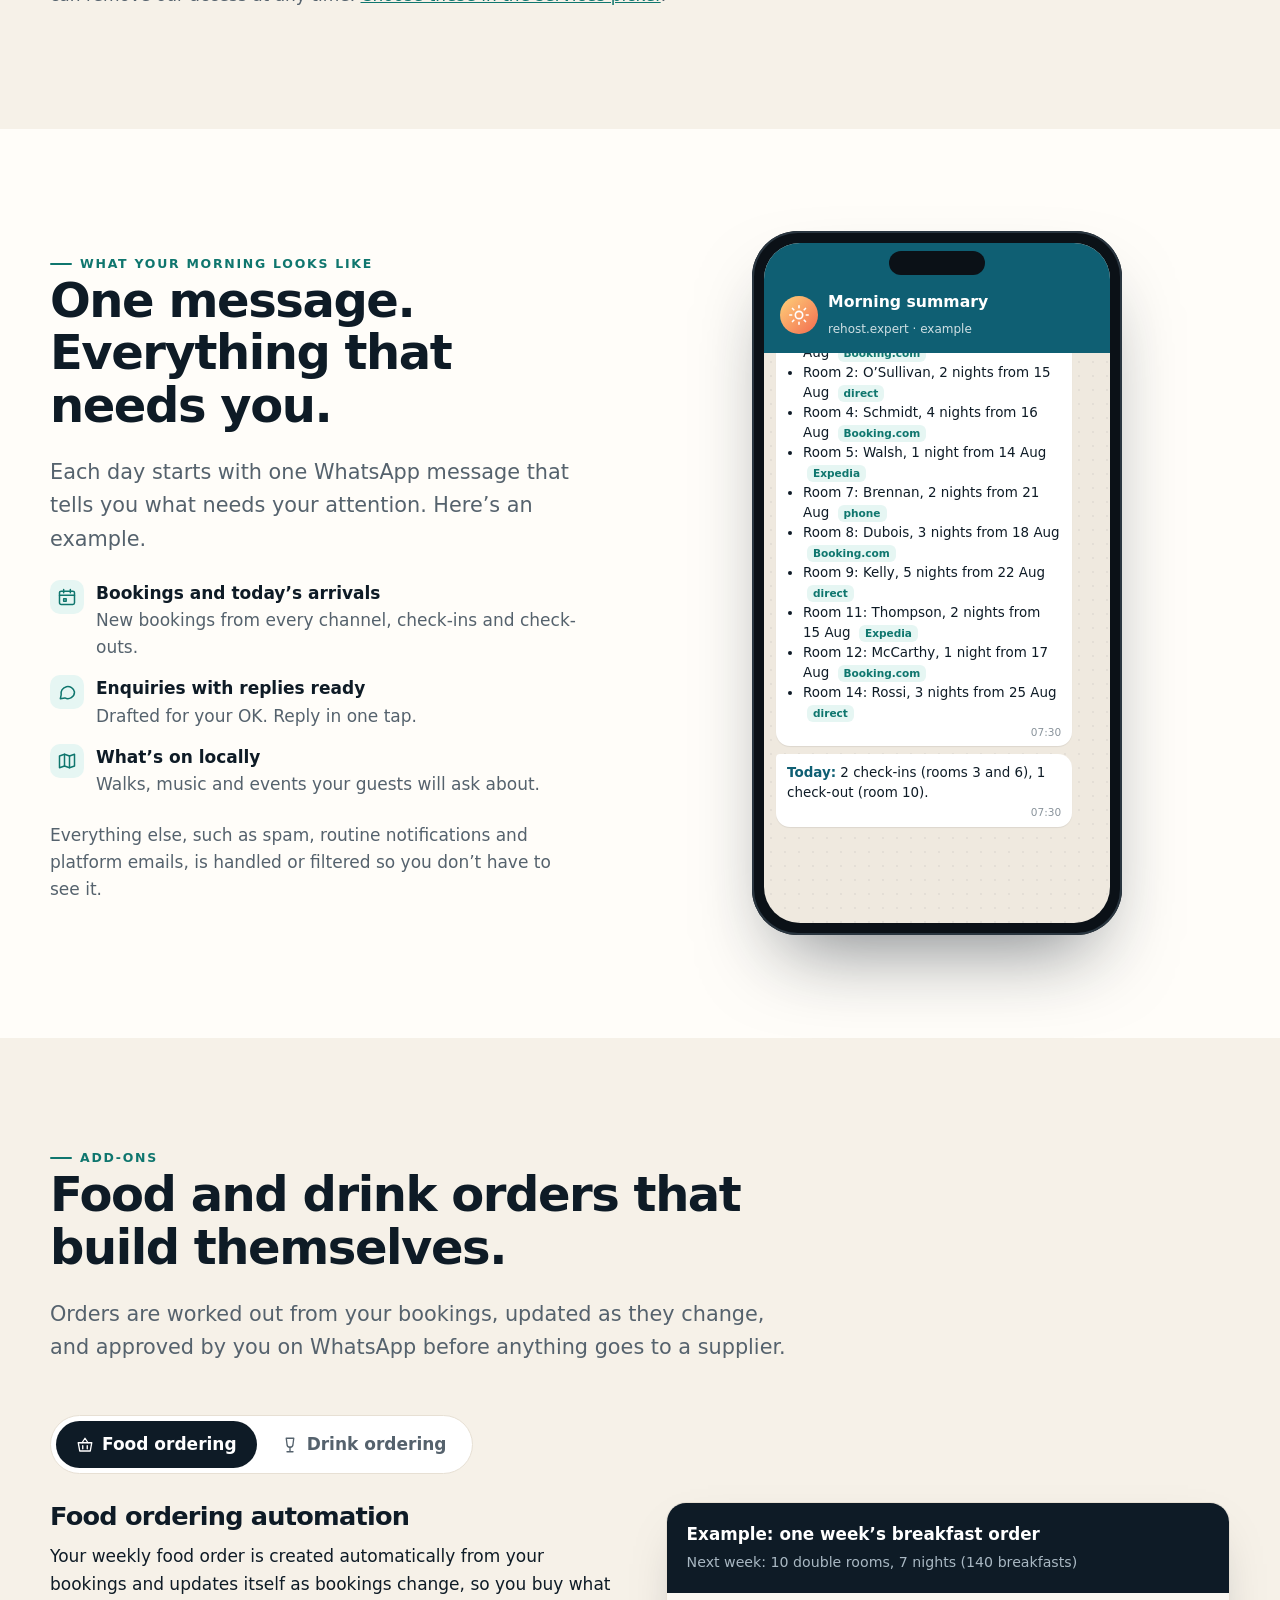
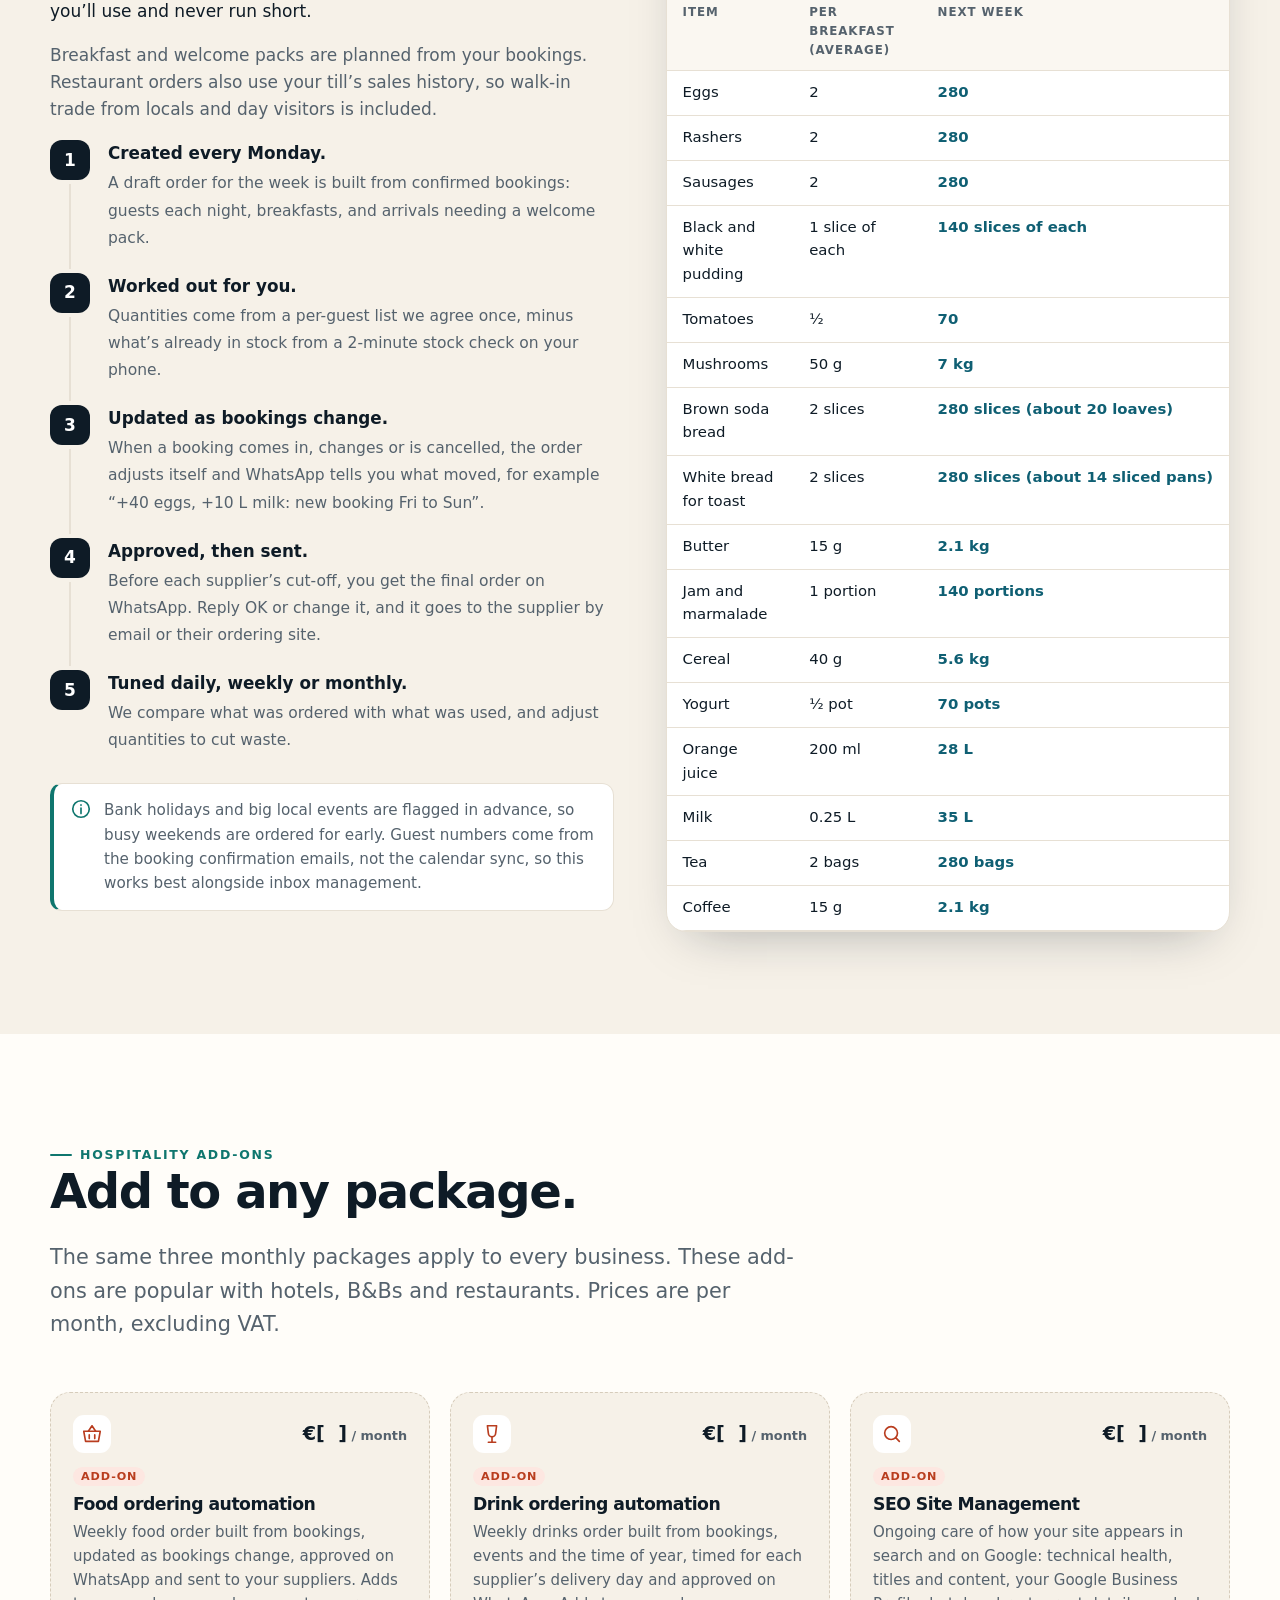
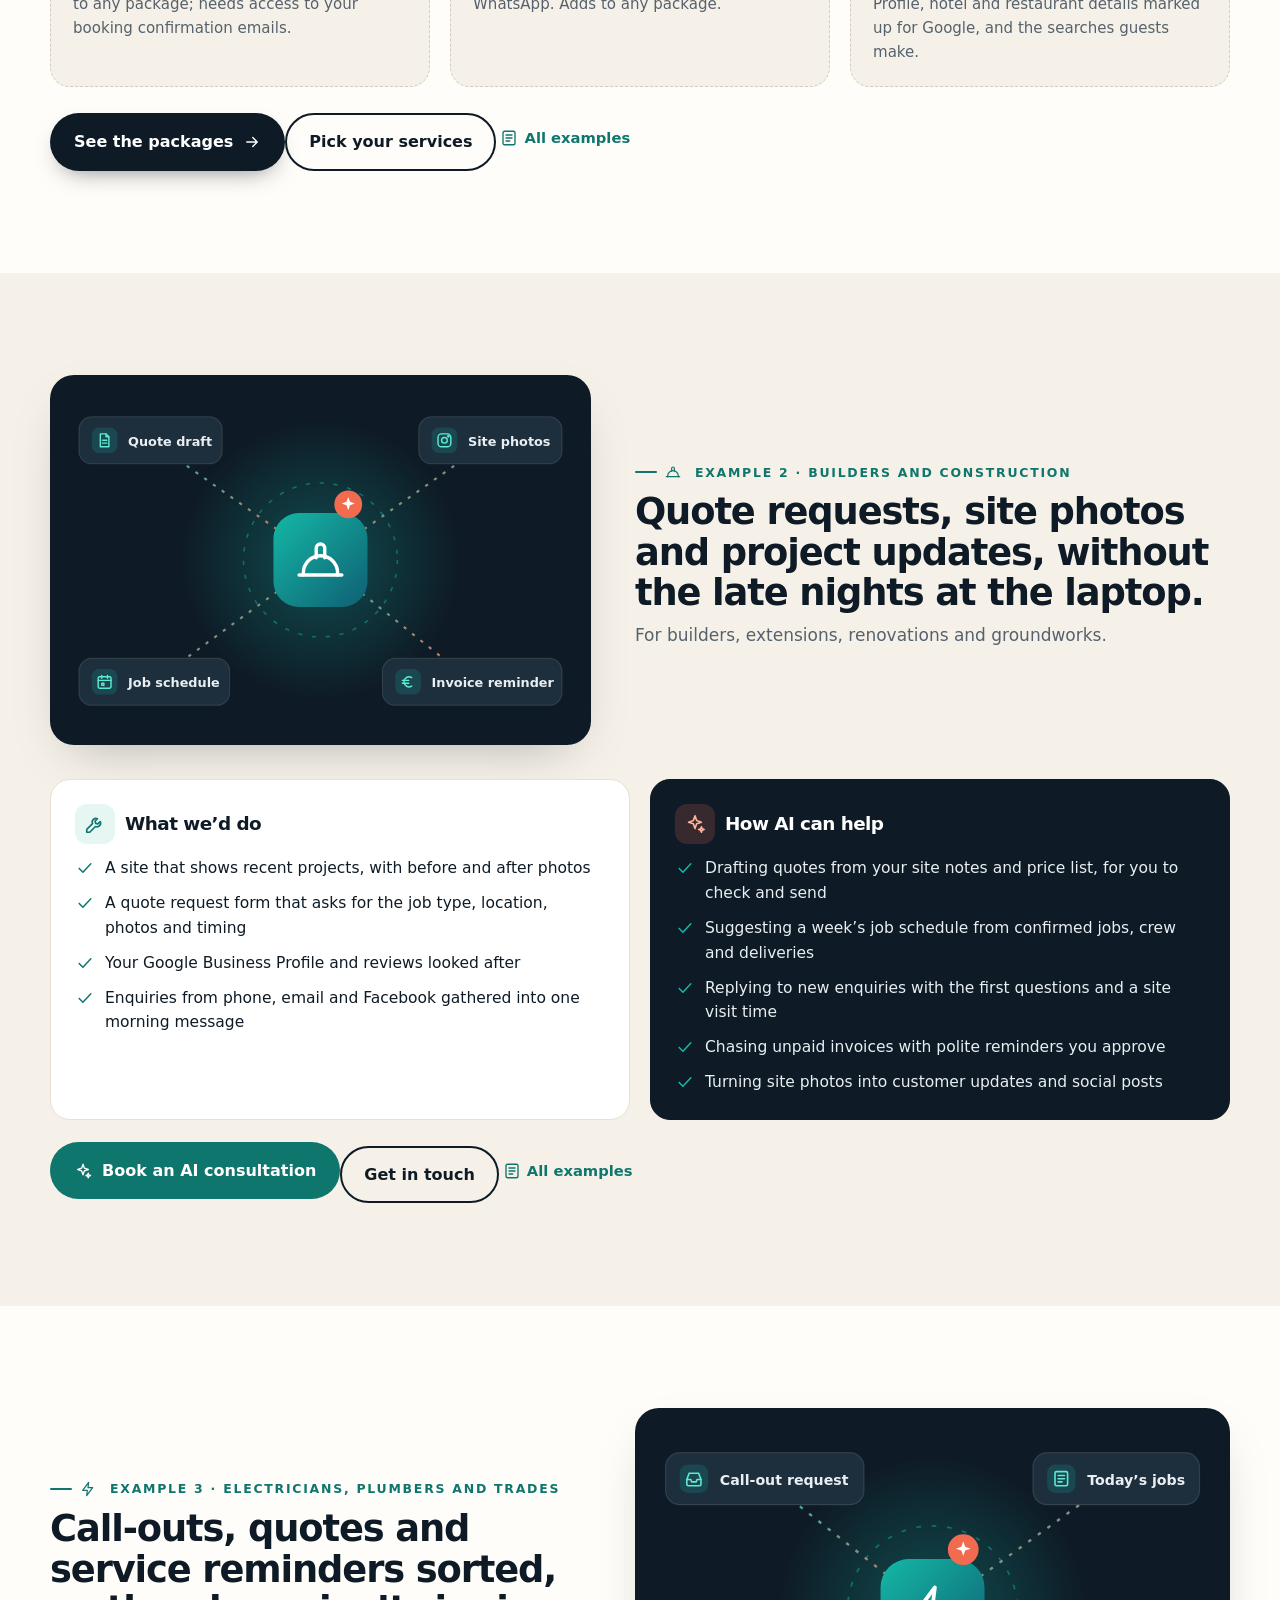
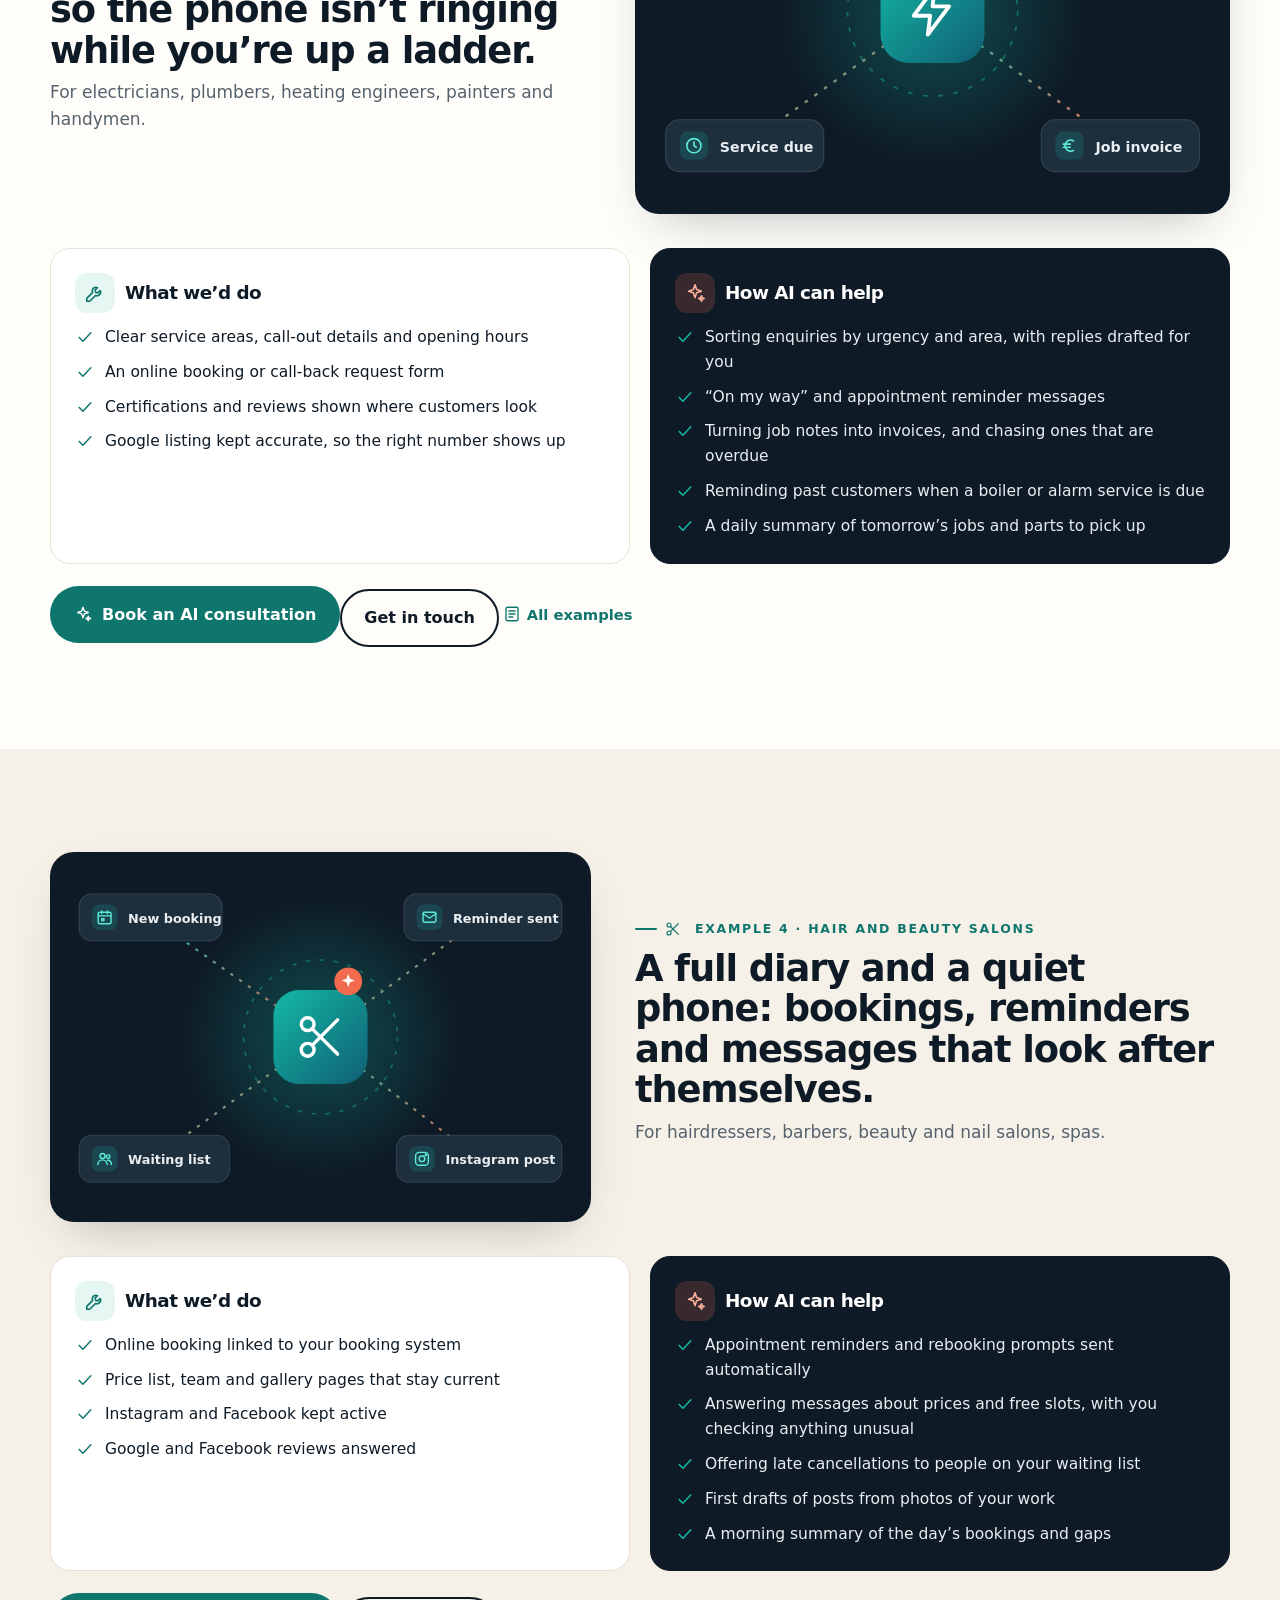
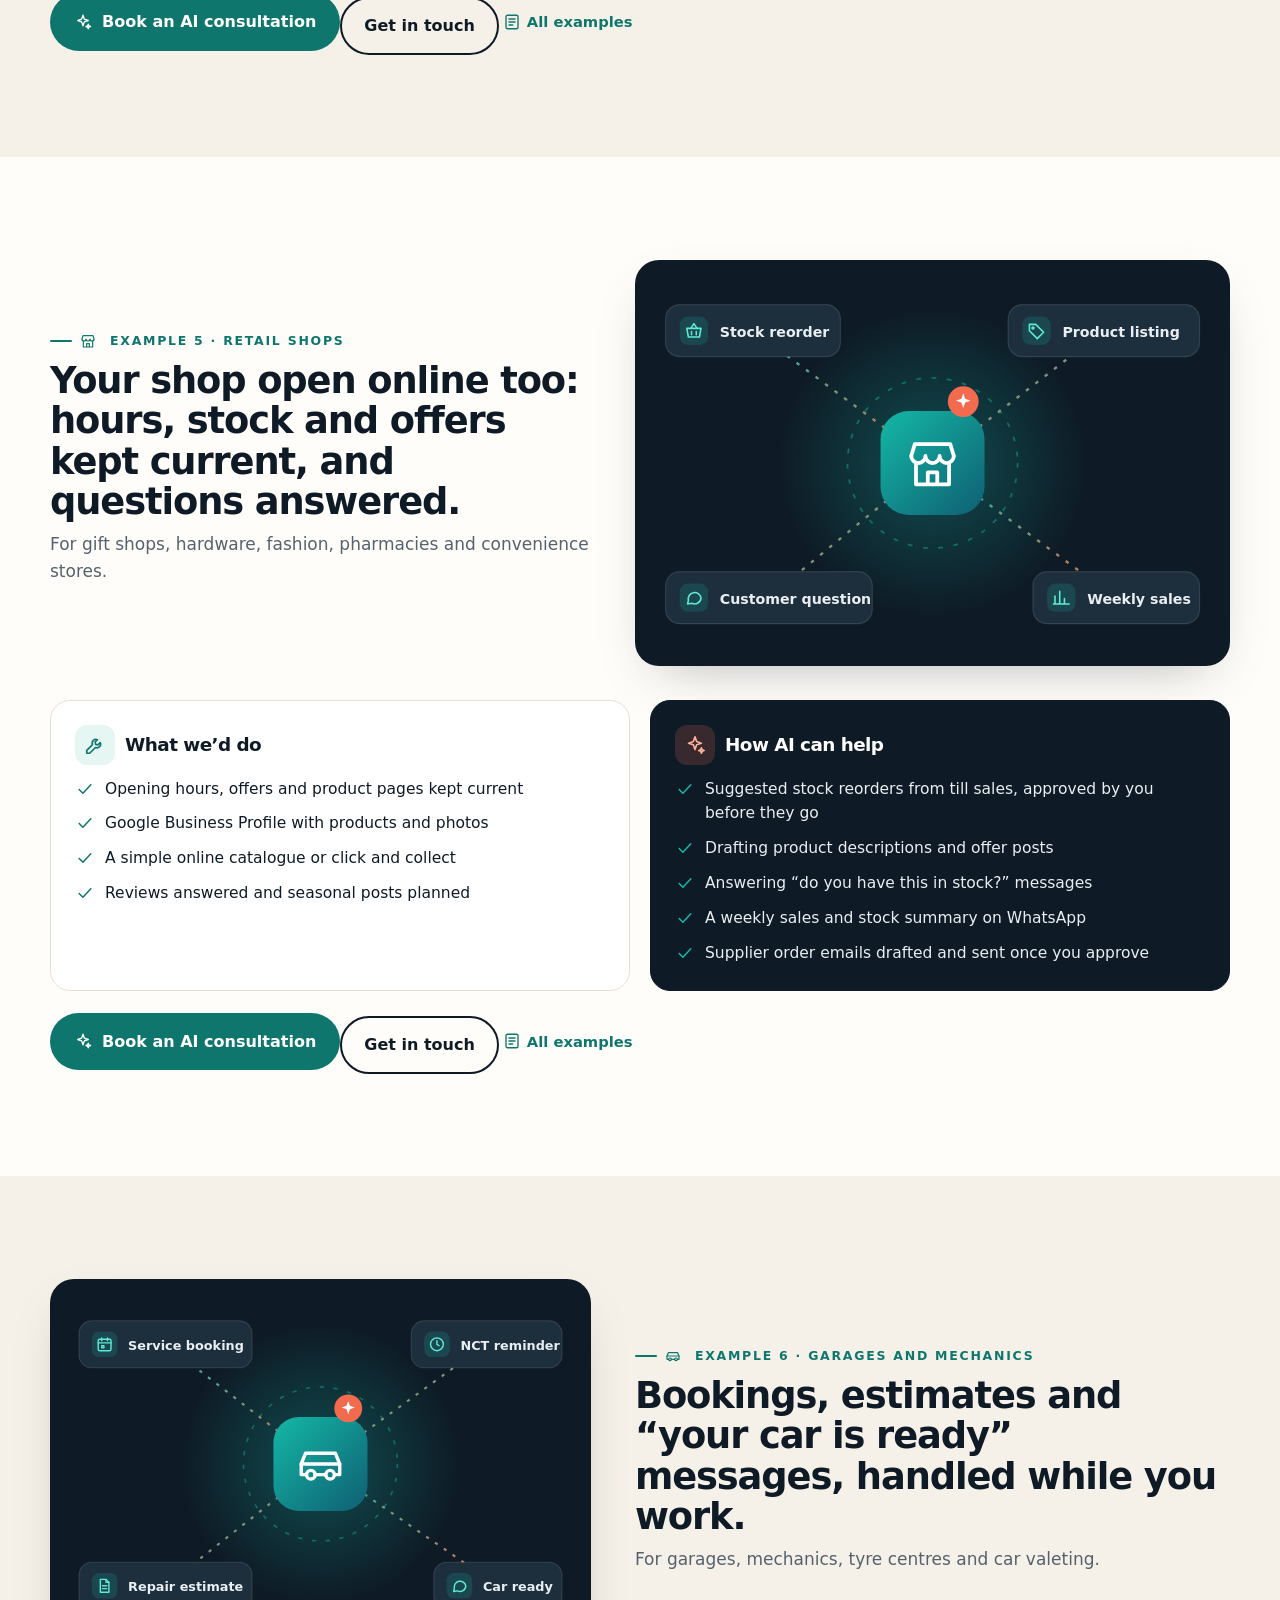
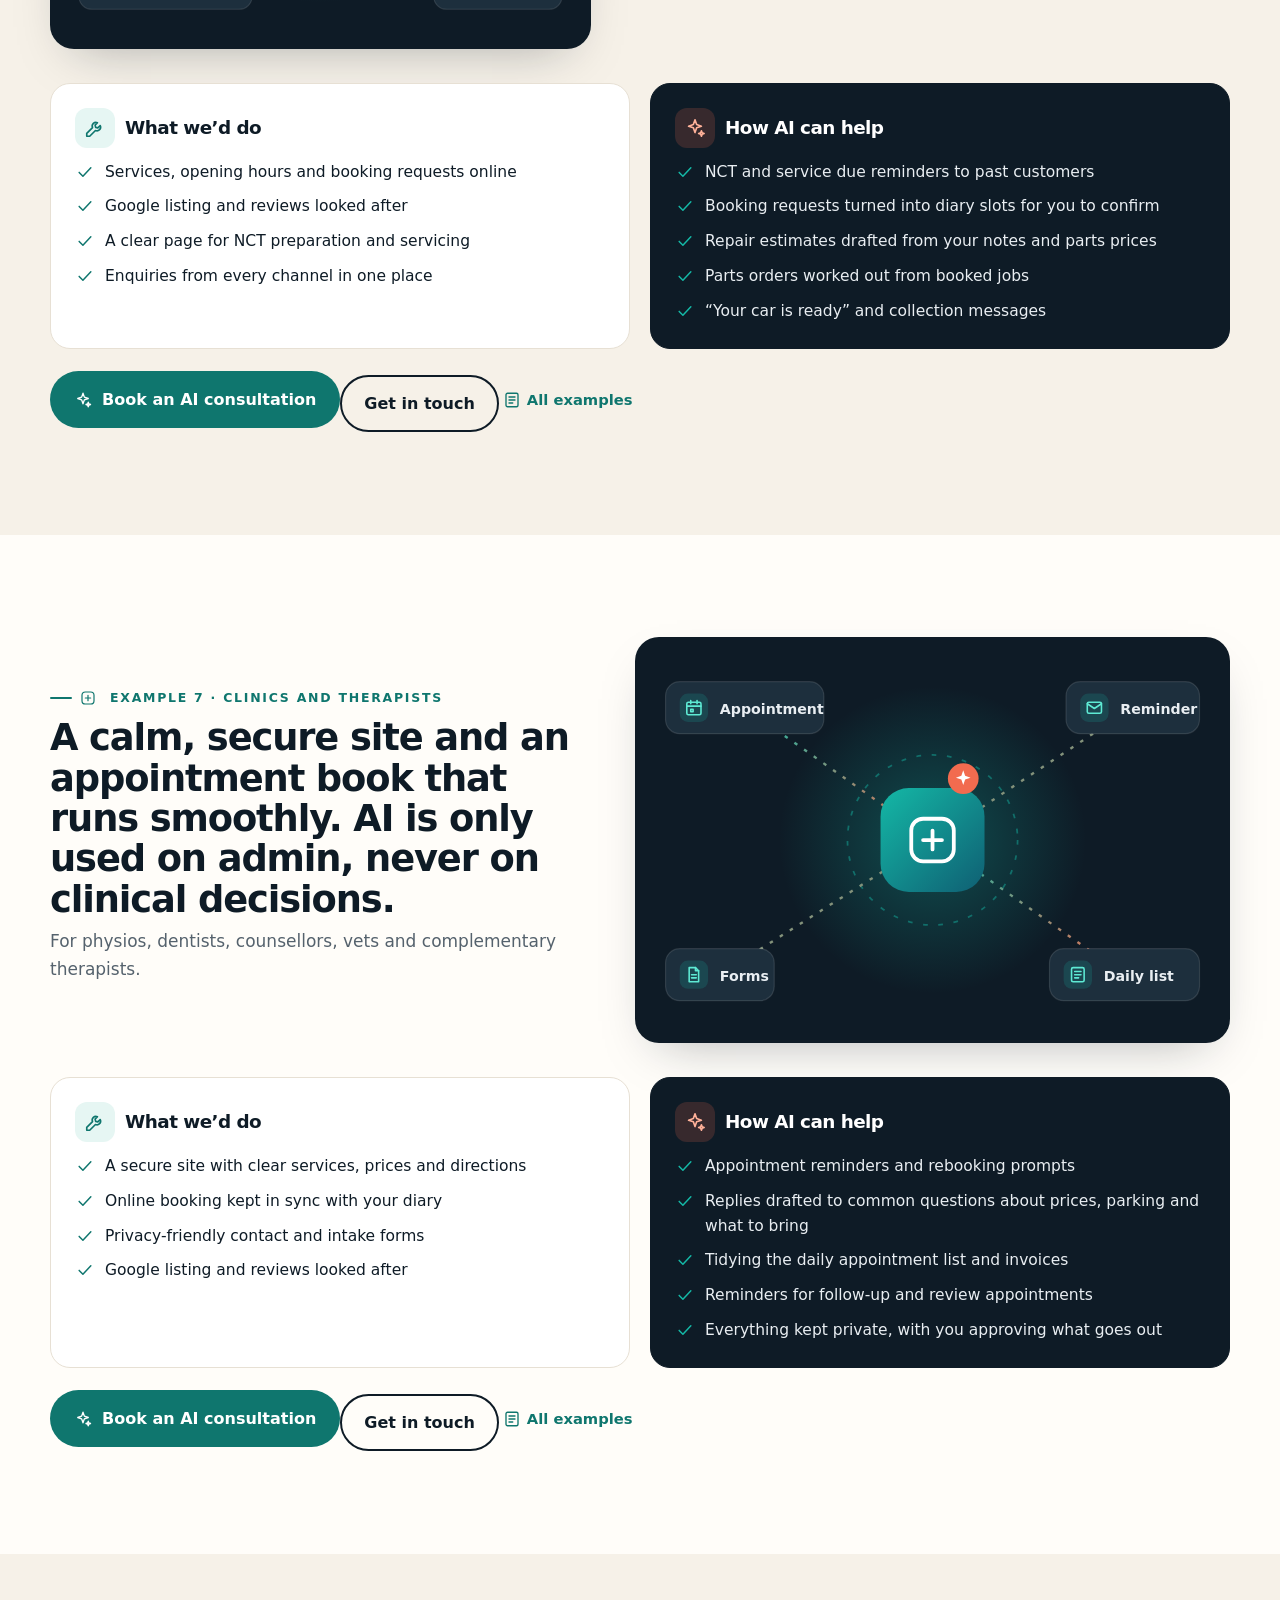
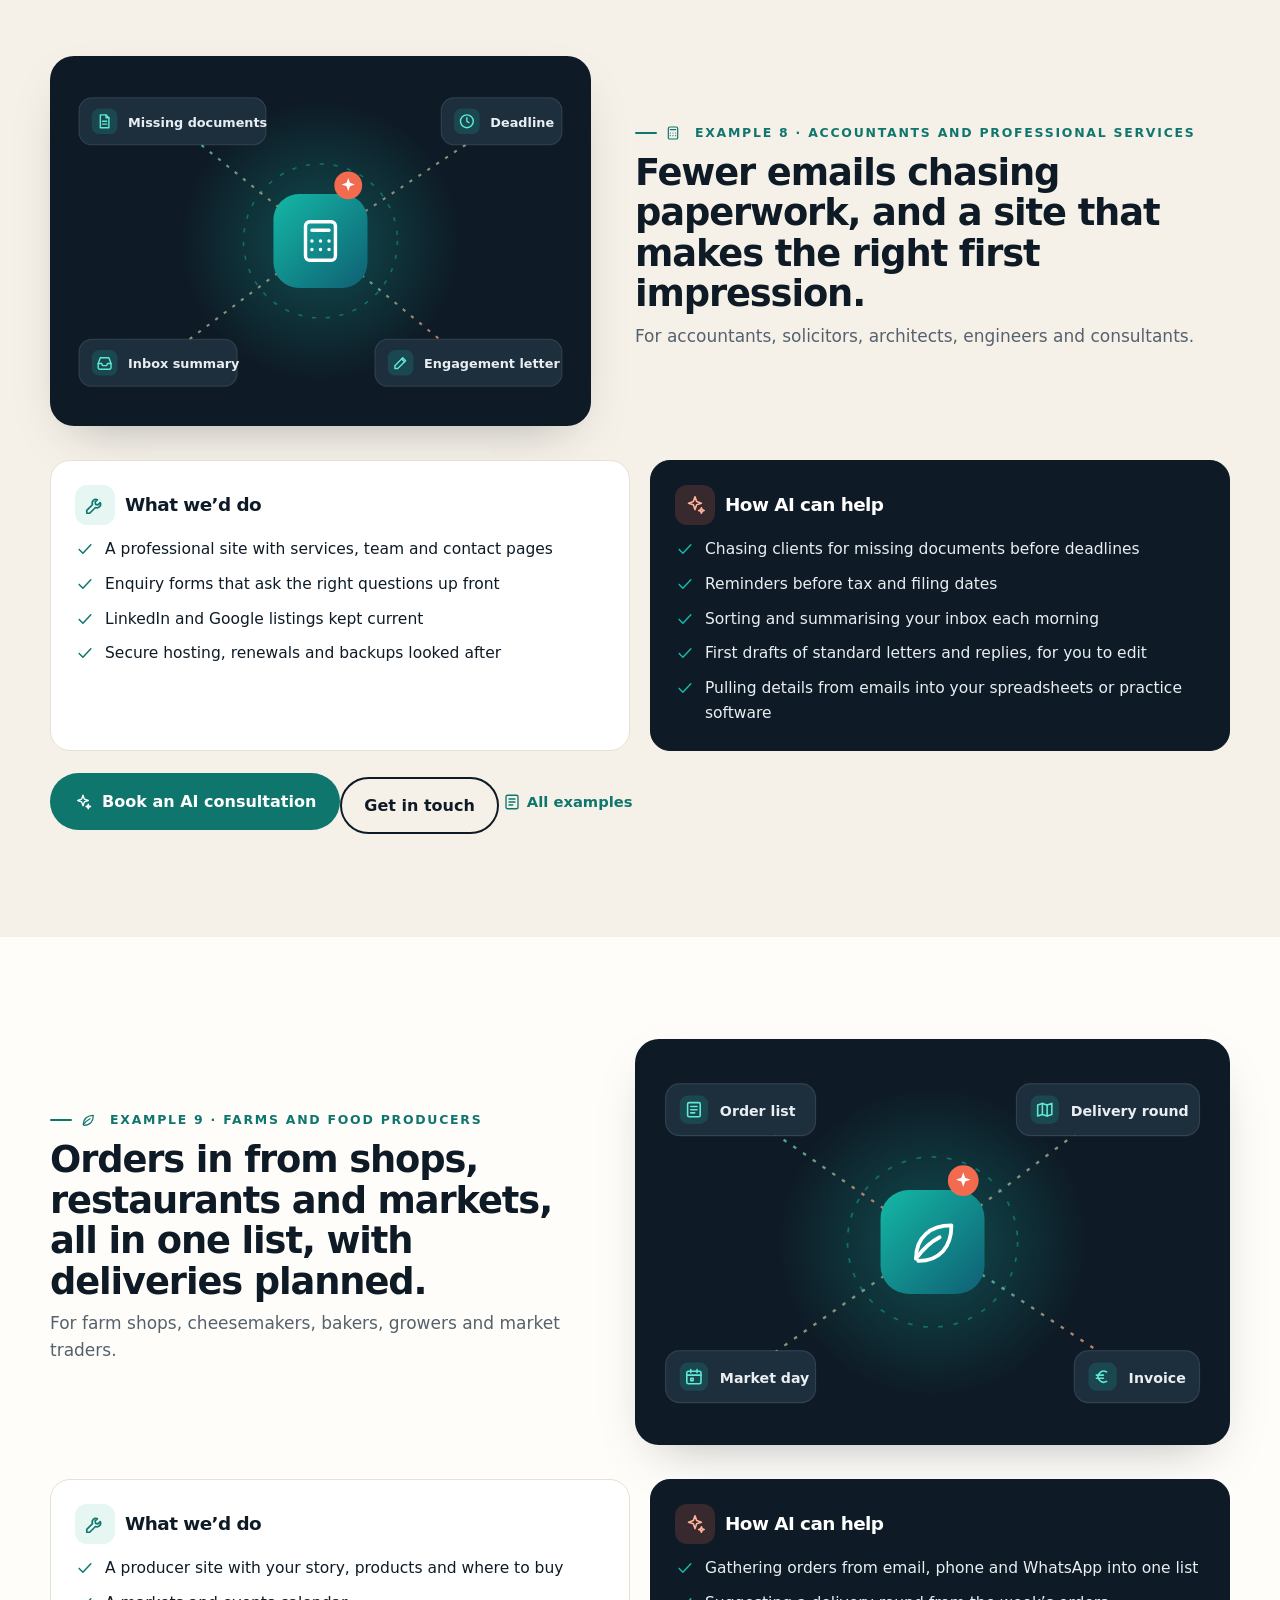
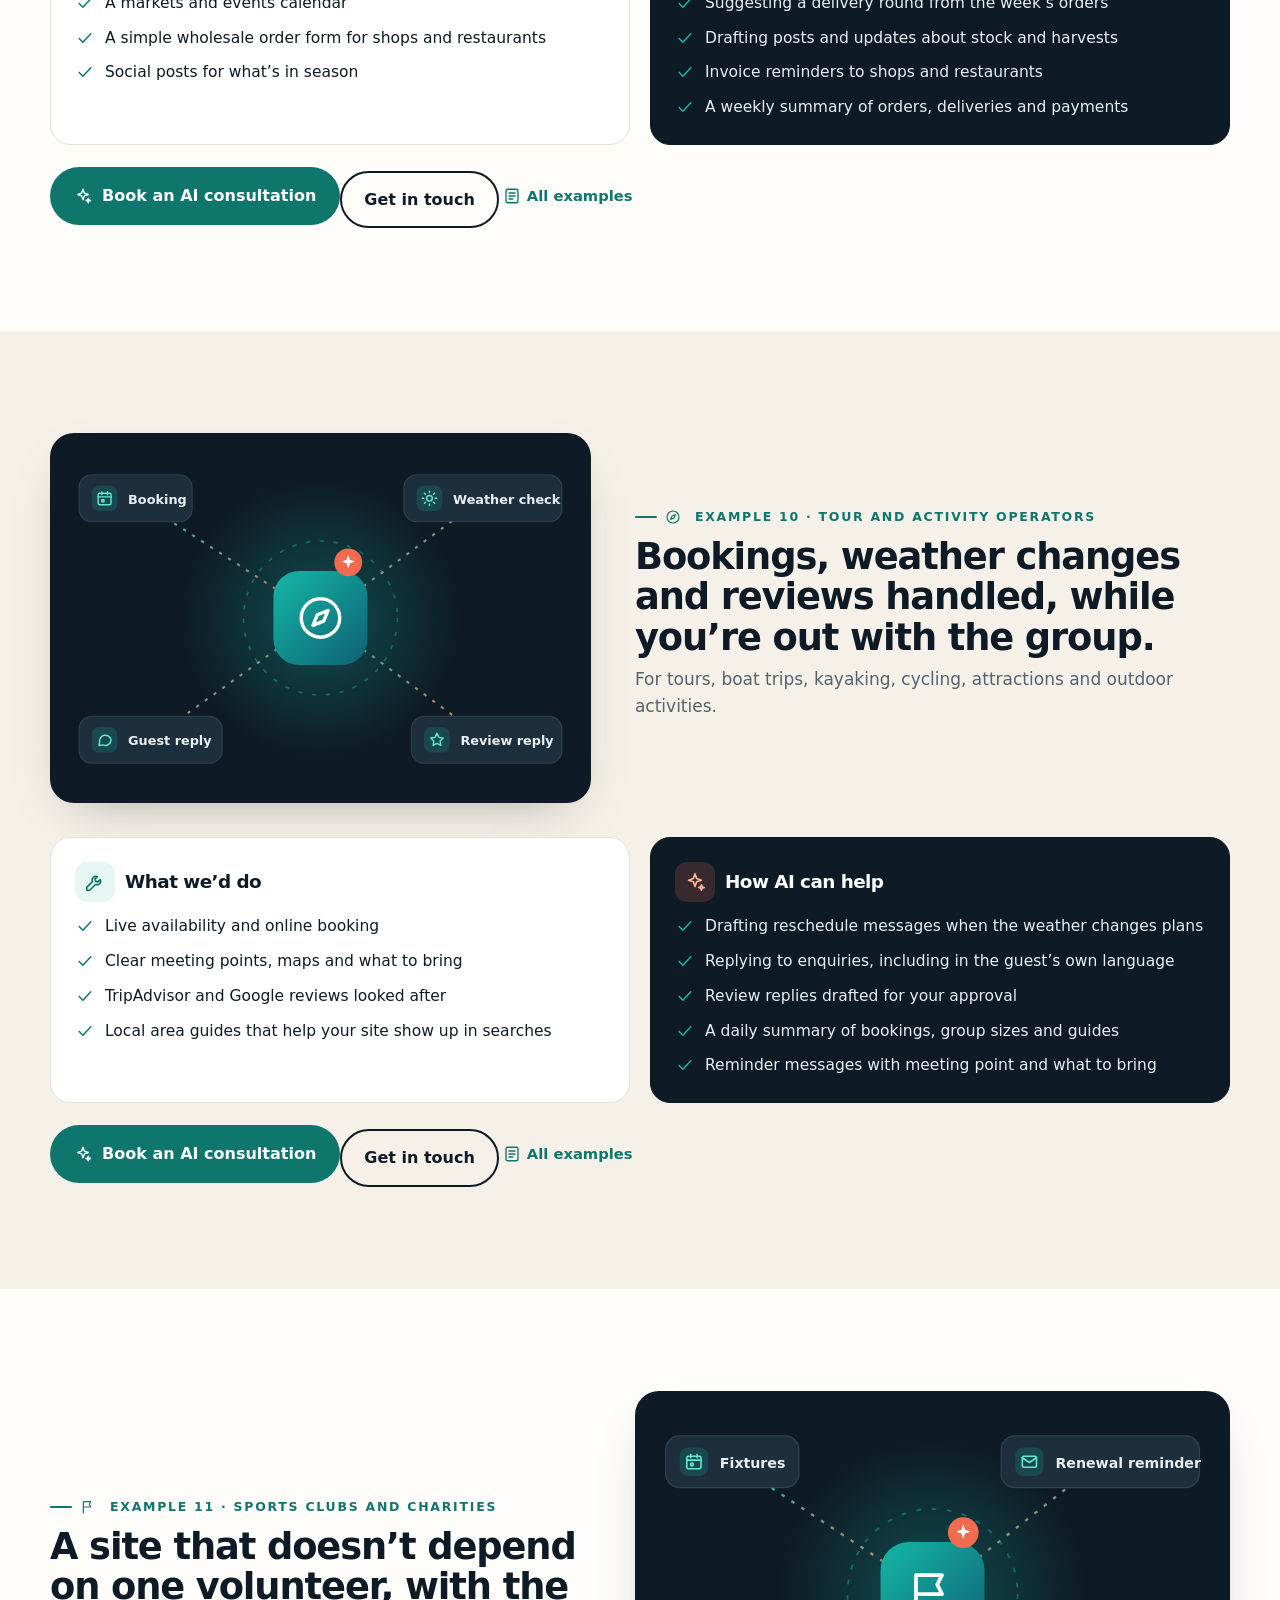
==== commit e418a9bc: "Add site search and a website building and redesign page Header search on every page uses a generate" ====
--- a/business.html
+++ b/business.html
@@ -12,14 +12,17 @@
 <meta property="og:title" content="Business examples · rehost.expert · Websites, admin and AI help for small businesses">
 <meta property="og:description" content="Website rescue, admin and AI help for small businesses, with examples by type of business.">
 <meta property="og:type" content="website">
-<link rel="icon" href="favicon.svg?v=3a350c4943" type="image/svg+xml">
-<link rel="stylesheet" href="style.css?v=3a350c4943">
+<link rel="icon" href="favicon.svg?v=0fe0bbe5ed" type="image/svg+xml">
+<link rel="stylesheet" href="style.css?v=0fe0bbe5ed">
+<link rel="preload" href="search-index.json?v=8c95621181" as="fetch" crossorigin>
+<link id="site-search-index" href="search-index.json?v=8c95621181">
 <script>document.documentElement.classList.remove('no-js')</script>
 </head>
 <body id="top">
 <a class="skip" href="#main">Skip to content</a>
-<header class="top"><div class="wrap"><a class="brand" href="index.html" aria-label="rehost.expert home"><svg viewBox="0 0 64 64" aria-hidden="true"><defs><linearGradient id="lg" x1="0" y1="0" x2="1" y2="1"><stop offset="0" stop-color="#14b8a6"/><stop offset="1" stop-color="#0f5f73"/></linearGradient></defs><rect width="64" height="64" rx="16" fill="url(#lg)"/><path d="M45 22a16 16 0 1 0 3 14" fill="none" stroke="#fff" stroke-width="5" stroke-linecap="round"/><path d="M41 14l6 8-9 3" fill="none" stroke="#fff" stroke-width="5" stroke-linecap="round" stroke-linejoin="round"/><path d="M24 33l6 6 11-12" fill="none" stroke="#ffb199" stroke-width="5" stroke-linecap="round" stroke-linejoin="round"/></svg><b>rehost<span>.expert</span></b></a><button type="button" class="nav-toggle" id="nav-toggle" aria-expanded="false" aria-controls="nav-panel" aria-label="Open menu"><span class="nav-toggle-bars" aria-hidden="true"><span></span><span></span><span></span></span></button><nav class="menu" aria-label="Sections"><a href="index.html">All services</a><a href="#jump">Examples</a><a href="#hospitality">Hospitality</a><a href="index.html#ai">AI consultation</a><a href="index.html#packages">Packages</a><a href="contact.html">Contact us</a><a class="btn btn--primary" href="#contact">Get in touch</a></nav></div>
-<div class="nav-panel" id="nav-panel" hidden><nav class="nav-panel-menu" aria-label="Mobile"><a href="index.html">All services</a><a href="#jump">Examples</a><a href="#hospitality">Hospitality</a><a href="index.html#what-is-ai">What is AI</a><a href="index.html#what-is-seo">What is SEO</a><a href="index.html#ai">AI consultation</a><a href="index.html#packages">Packages</a><a href="contact.html">Contact us</a><a class="btn btn--primary" href="#contact">Get in touch</a></nav></div></header>
+<header class="top"><div class="wrap"><a class="brand" href="index.html" aria-label="rehost.expert home"><svg viewBox="0 0 64 64" aria-hidden="true"><defs><linearGradient id="lg" x1="0" y1="0" x2="1" y2="1"><stop offset="0" stop-color="#14b8a6"/><stop offset="1" stop-color="#0f5f73"/></linearGradient></defs><rect width="64" height="64" rx="16" fill="url(#lg)"/><path d="M45 22a16 16 0 1 0 3 14" fill="none" stroke="#fff" stroke-width="5" stroke-linecap="round"/><path d="M41 14l6 8-9 3" fill="none" stroke="#fff" stroke-width="5" stroke-linecap="round" stroke-linejoin="round"/><path d="M24 33l6 6 11-12" fill="none" stroke="#ffb199" stroke-width="5" stroke-linecap="round" stroke-linejoin="round"/></svg><b>rehost<span>.expert</span></b></a><div class="top-end"><nav class="menu" aria-label="Sections"><a href="index.html">All services</a><a href="website-design.html">Website design</a><a href="#jump">Examples</a><a href="#hospitality">Hospitality</a><a href="index.html#ai">AI consultation</a><a href="index.html#packages">Packages</a><a href="contact.html">Contact us</a><a class="btn btn--primary" href="#contact">Get in touch</a></nav><div class="top-tools"><button type="button" class="site-search-btn" data-open-search aria-expanded="false" aria-controls="site-search" aria-label="Search the site"><svg viewBox="0 0 24 24" width="18" height="18" fill="none" stroke="currentColor" stroke-width="1.8" stroke-linecap="round" stroke-linejoin="round" aria-hidden="true"><circle cx="11" cy="11" r="7"/><path d="m20 20-4-4"/></svg></button><button type="button" class="nav-toggle" id="nav-toggle" aria-expanded="false" aria-controls="nav-panel" aria-label="Open menu"><span class="nav-toggle-bars" aria-hidden="true"><span></span><span></span><span></span></span></button></div></div></div>
+<div class="nav-panel" id="nav-panel" hidden><button type="button" class="nav-panel-search" data-open-search aria-expanded="false" aria-controls="site-search"><svg viewBox="0 0 24 24" width="18" height="18" fill="none" stroke="currentColor" stroke-width="1.8" stroke-linecap="round" stroke-linejoin="round" aria-hidden="true"><circle cx="11" cy="11" r="7"/><path d="m20 20-4-4"/></svg><span>Search the site</span></button><nav class="nav-panel-menu" aria-label="Mobile"><a href="index.html">All services</a><a href="website-design.html">Website design</a><a href="#jump">Examples</a><a href="#hospitality">Hospitality</a><a href="index.html#what-is-ai">What is AI</a><a href="index.html#what-is-seo">What is SEO</a><a href="index.html#ai">AI consultation</a><a href="index.html#packages">Packages</a><a href="contact.html">Contact us</a><a class="btn btn--primary" href="#contact">Get in touch</a></nav></div></header>
+<div class="site-search" id="site-search" hidden><div class="site-search-back" id="site-search-back"></div><div class="site-search-dialog" id="site-search-dialog" role="dialog" aria-modal="true" aria-labelledby="site-search-title"><div class="site-search-bar"><h2 id="site-search-title" class="vh">Search the site</h2><form class="site-search-form" id="site-search-form" role="search" action="#" method="get"><span class="site-search-ic" aria-hidden="true"><svg viewBox="0 0 24 24" width="18" height="18" fill="none" stroke="currentColor" stroke-width="1.8" stroke-linecap="round" stroke-linejoin="round" aria-hidden="true"><circle cx="11" cy="11" r="7"/><path d="m20 20-4-4"/></svg></span><label for="site-search-q" class="vh">Search pages and services</label><input type="search" id="site-search-q" name="q" placeholder="Search pages and services" autocomplete="off" autocorrect="off" spellcheck="false" enterkeyhint="search"><button type="button" class="site-search-clear" id="site-search-clear" hidden aria-label="Clear search"><svg viewBox="0 0 24 24" width="18" height="18" fill="none" stroke="currentColor" stroke-width="1.8" stroke-linecap="round" stroke-linejoin="round" aria-hidden="true"><path d="M6 6l12 12M18 6 6 18"/></svg></button></form><button type="button" class="site-search-close" id="site-search-close" aria-label="Close search"><svg viewBox="0 0 24 24" width="18" height="18" fill="none" stroke="currentColor" stroke-width="1.8" stroke-linecap="round" stroke-linejoin="round" aria-hidden="true"><path d="M6 6l12 12M18 6 6 18"/></svg></button></div><div class="site-search-body"><p class="site-search-status" id="site-search-status" role="status" aria-live="polite"></p><ul class="site-search-results" id="site-search-results" role="listbox" aria-label="Search results"></ul></div></div></div>
 <main id="main">
 <section class="hero"><div class="wrap">
 <div class="rv">
@@ -442,7 +445,7 @@
 </div></section>
 </main>
 <footer class="foot"><div class="wrap"><a class="brand" href="index.html" aria-label="rehost.expert home"><svg viewBox="0 0 64 64" aria-hidden="true"><defs><linearGradient id="lg" x1="0" y1="0" x2="1" y2="1"><stop offset="0" stop-color="#14b8a6"/><stop offset="1" stop-color="#0f5f73"/></linearGradient></defs><rect width="64" height="64" rx="16" fill="url(#lg)"/><path d="M45 22a16 16 0 1 0 3 14" fill="none" stroke="#fff" stroke-width="5" stroke-linecap="round"/><path d="M41 14l6 8-9 3" fill="none" stroke="#fff" stroke-width="5" stroke-linecap="round" stroke-linejoin="round"/><path d="M24 33l6 6 11-12" fill="none" stroke="#ffb199" stroke-width="5" stroke-linecap="round" stroke-linejoin="round"/></svg><b>rehost<span>.expert</span></b></a><span>Website rescue, hosting and digital services for small businesses. <a href="index.html">All services</a></span><span class="foot-mail">shane@rehost.expert</span><span>© 2026 rehost.expert</span></div></footer>
-<script src="app.js?v=3a350c4943"></script>
+<script src="app.js?v=0fe0bbe5ed"></script>
 <script data-goatcounter="https://rehostexpert.goatcounter.com/count" async src="https://gc.zgo.at/count.js"></script>
 </body>
 </html>
--- a/style.css
+++ b/style.css
@@ -572,3 +572,64 @@
 }
 @media (prefers-reduced-motion: reduce){.svc.is-target,.group.is-target{transition:none}}
 
+
+/* visually hidden */
+.vh{position:absolute;width:1px;height:1px;padding:0;margin:-1px;overflow:hidden;clip:rect(0 0 0 0);white-space:nowrap;border:0}
+
+/* header cluster: menu + search + hamburger */
+.top-end{display:flex;align-items:center;gap:16px;margin-left:auto;min-width:0}
+.top-tools{display:flex;align-items:center;gap:2px;flex:none}
+.nav-toggle{margin:0}
+.menu{gap:16px}
+.site-search-btn{display:inline-flex;align-items:center;justify-content:center;width:44px;height:44px;margin:0;padding:0;border:0;border-radius:10px;background:transparent;color:var(--ink);cursor:pointer;flex:none}
+.site-search-btn svg{width:20px;height:20px;display:block;max-width:none}
+.site-search-btn:hover{background:var(--sand);color:var(--sea)}
+.site-search-btn:focus-visible{outline:3px solid var(--coral);outline-offset:2px}
+.site-search-btn[aria-expanded="true"]{background:var(--sand);color:var(--sea)}
+.nav-panel-search{display:flex;align-items:center;gap:10px;width:min(var(--max),100% - 40px);margin:4px auto 10px;padding:12px 14px;border:1.5px solid var(--line);border-radius:12px;background:#fff;color:var(--muted);font:inherit;font-weight:650;font-size:1rem;cursor:pointer;text-align:left}
+.nav-panel-search svg{width:18px;height:18px;flex:none;color:var(--sea)}
+.nav-panel-search:hover,.nav-panel-search:focus-visible{border-color:var(--sea-2);color:var(--ink)}
+.nav-panel-search:focus-visible{outline:3px solid var(--coral);outline-offset:2px}
+
+/* site search dialog */
+body.search-open{overflow:hidden}
+.site-search{position:fixed;inset:0;z-index:80}
+.site-search-back{position:absolute;inset:0;background:rgba(14,27,38,.4)}
+.site-search-dialog{position:relative;width:min(640px,calc(100% - 24px));margin:88px auto 24px;max-height:calc(100vh - 112px);display:flex;flex-direction:column;background:var(--paper);border:1px solid var(--line);border-radius:20px;box-shadow:var(--shadow);overflow:hidden}
+.site-search-bar{display:flex;align-items:center;gap:8px;padding:12px 12px 10px 12px;border-bottom:1px solid var(--line);flex:none;background:#fff}
+.site-search-form{position:relative;flex:1;display:flex;align-items:center;min-width:0}
+.site-search-ic{position:absolute;left:12px;display:flex;pointer-events:none;color:var(--muted)}
+.site-search-ic svg{width:18px;height:18px;display:block}
+.site-search-form input[type=search]{width:100%;box-sizing:border-box;padding:12px 44px 12px 40px;border-radius:12px;border:1.5px solid var(--line);background:#fff;color:var(--ink);font:inherit;font-weight:550;font-size:1rem}
+.site-search-form input[type=search]::placeholder{color:var(--muted);font-weight:500}
+.site-search-form input[type=search]:focus{outline:none;border-color:var(--sea-2);box-shadow:0 0 0 4px rgba(20,184,166,.22)}
+.site-search-form input[type=search]::-webkit-search-cancel-button,
+.site-search-form input[type=search]::-webkit-search-decoration{-webkit-appearance:none;appearance:none}
+.site-search-clear,.site-search-close{display:inline-flex;align-items:center;justify-content:center;width:40px;height:40px;margin:0;padding:0;border:0;border-radius:10px;background:transparent;color:var(--muted);cursor:pointer;flex:none}
+.site-search-clear{position:absolute;right:4px;top:50%;transform:translateY(-50%)}
+.site-search-clear:hover,.site-search-close:hover{color:var(--ink);background:var(--sand)}
+.site-search-clear:focus-visible,.site-search-close:focus-visible{outline:3px solid var(--coral);outline-offset:2px}
+.site-search-clear svg,.site-search-close svg{width:18px;height:18px;display:block}
+.site-search-body{overflow:auto;padding:8px 12px 16px;min-height:80px}
+.site-search-status{margin:8px 8px 4px;font-size:.92rem;font-weight:650;color:var(--muted)}
+.site-search-results{list-style:none;margin:0;padding:0;display:grid;gap:6px}
+.site-search-results li{margin:0}
+.site-search-results a{display:block;padding:12px 14px;border-radius:14px;text-decoration:none;color:var(--ink);border:1px solid transparent}
+.site-search-results a:hover,.site-search-results a:focus-visible,.site-search-results a.is-active{background:#f3fbfa;border-color:rgba(15,118,110,.35)}
+.site-search-results a:focus-visible{outline:3px solid var(--coral);outline-offset:2px}
+.site-search-rtitle{display:block;font-weight:750;letter-spacing:-.02em;font-size:1.02rem}
+.site-search-rcrumb{display:block;margin-top:2px;font-size:.78rem;font-weight:700;letter-spacing:.06em;text-transform:uppercase;color:var(--sea)}
+.site-search-rsnip{display:block;margin-top:4px;font-size:.92rem;color:var(--muted);line-height:1.45}
+.site-search-rsnip mark{background:rgba(20,184,166,.22);color:var(--ink);padding:0 .12em;border-radius:3px;font-weight:650}
+@media (max-width:640px){
+  .site-search-dialog{width:100%;margin:72px 0 0;max-height:calc(100vh - 72px);border-radius:0 0 20px 20px;border-left:0;border-right:0}
+  .site-search-form input[type=search]{padding-top:14px;padding-bottom:14px;font-size:16px}
+}
+@media (prefers-reduced-motion:reduce){
+  .site-search-results a,.site-search-btn,.site-search-clear,.site-search-close{transition:none}
+}
+
+/* website-design page */
+.split-2{display:grid;grid-template-columns:repeat(2,1fr);gap:20px}
+.split-2 .plan svg{width:42px;height:42px;padding:9px;border-radius:14px;background:#e6f6f3;color:var(--sea);margin-bottom:14px}
+@media (max-width:700px){.split-2{grid-template-columns:1fr}}
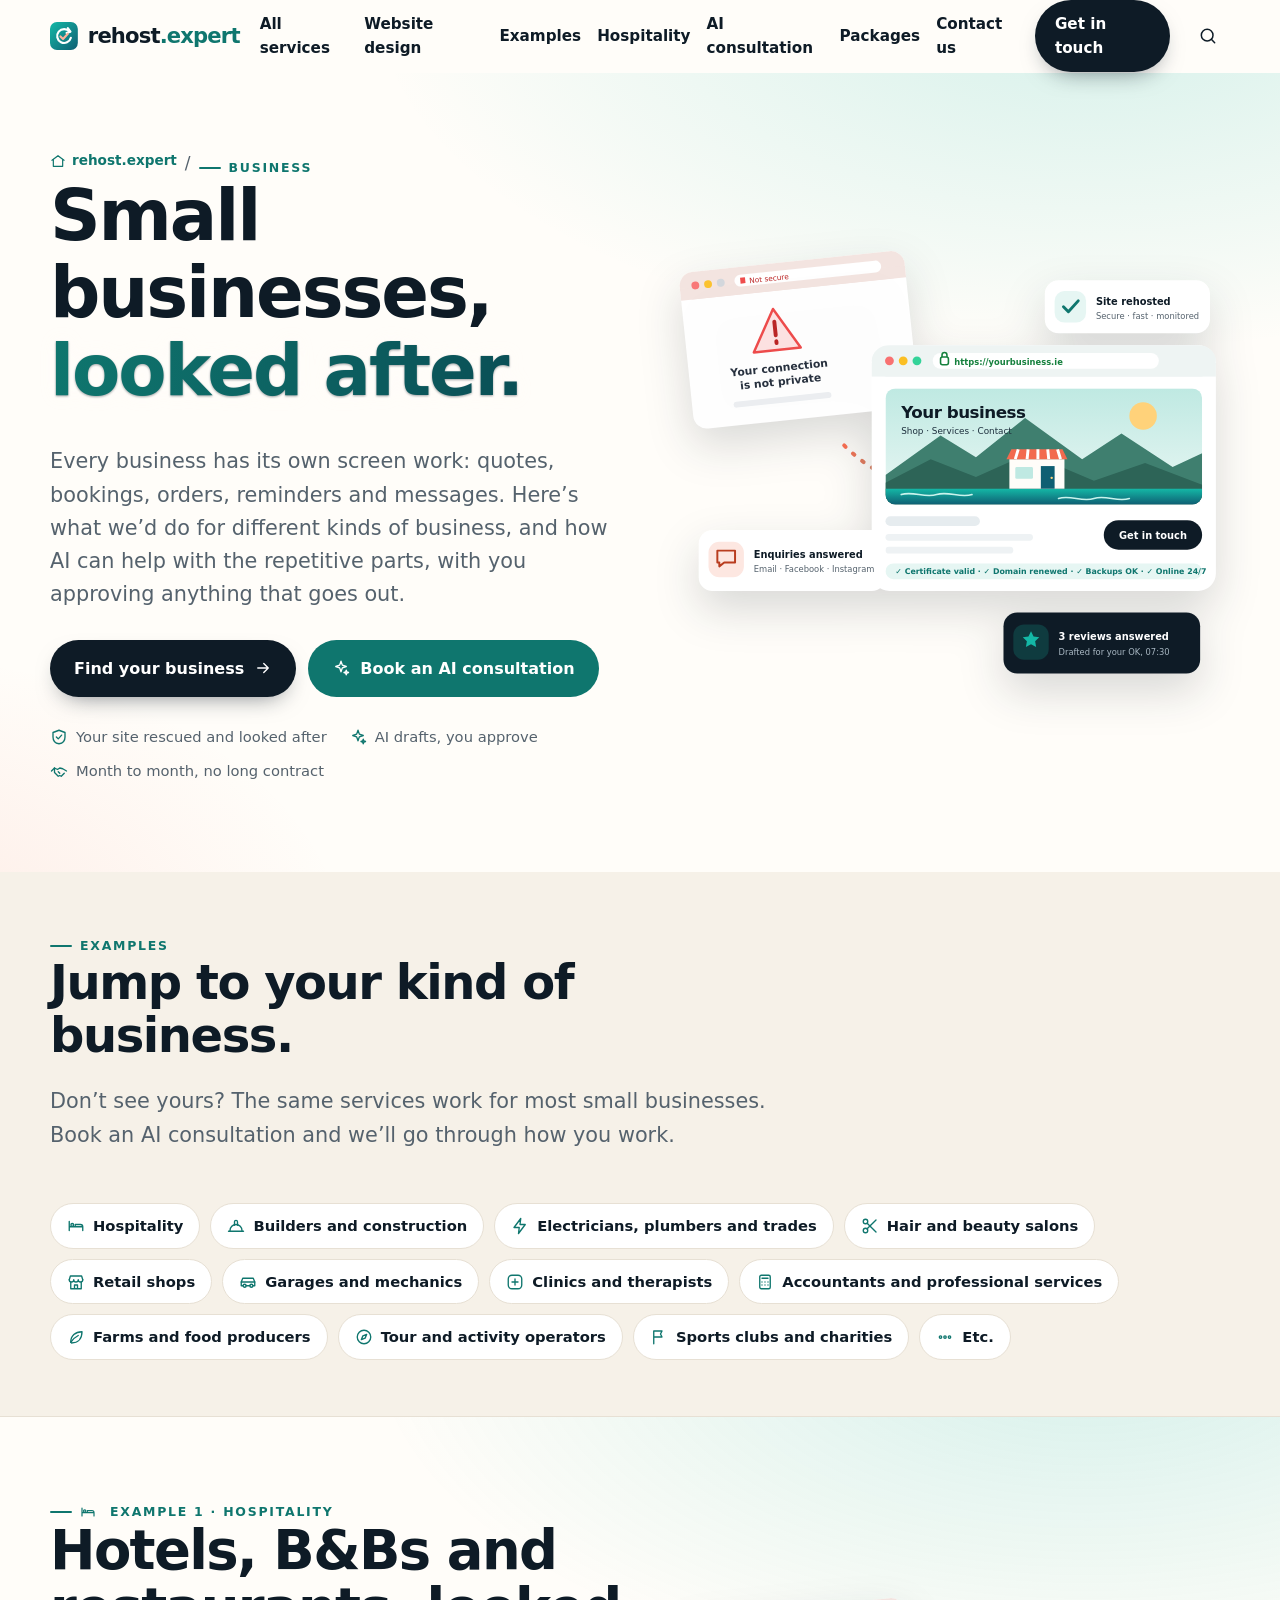
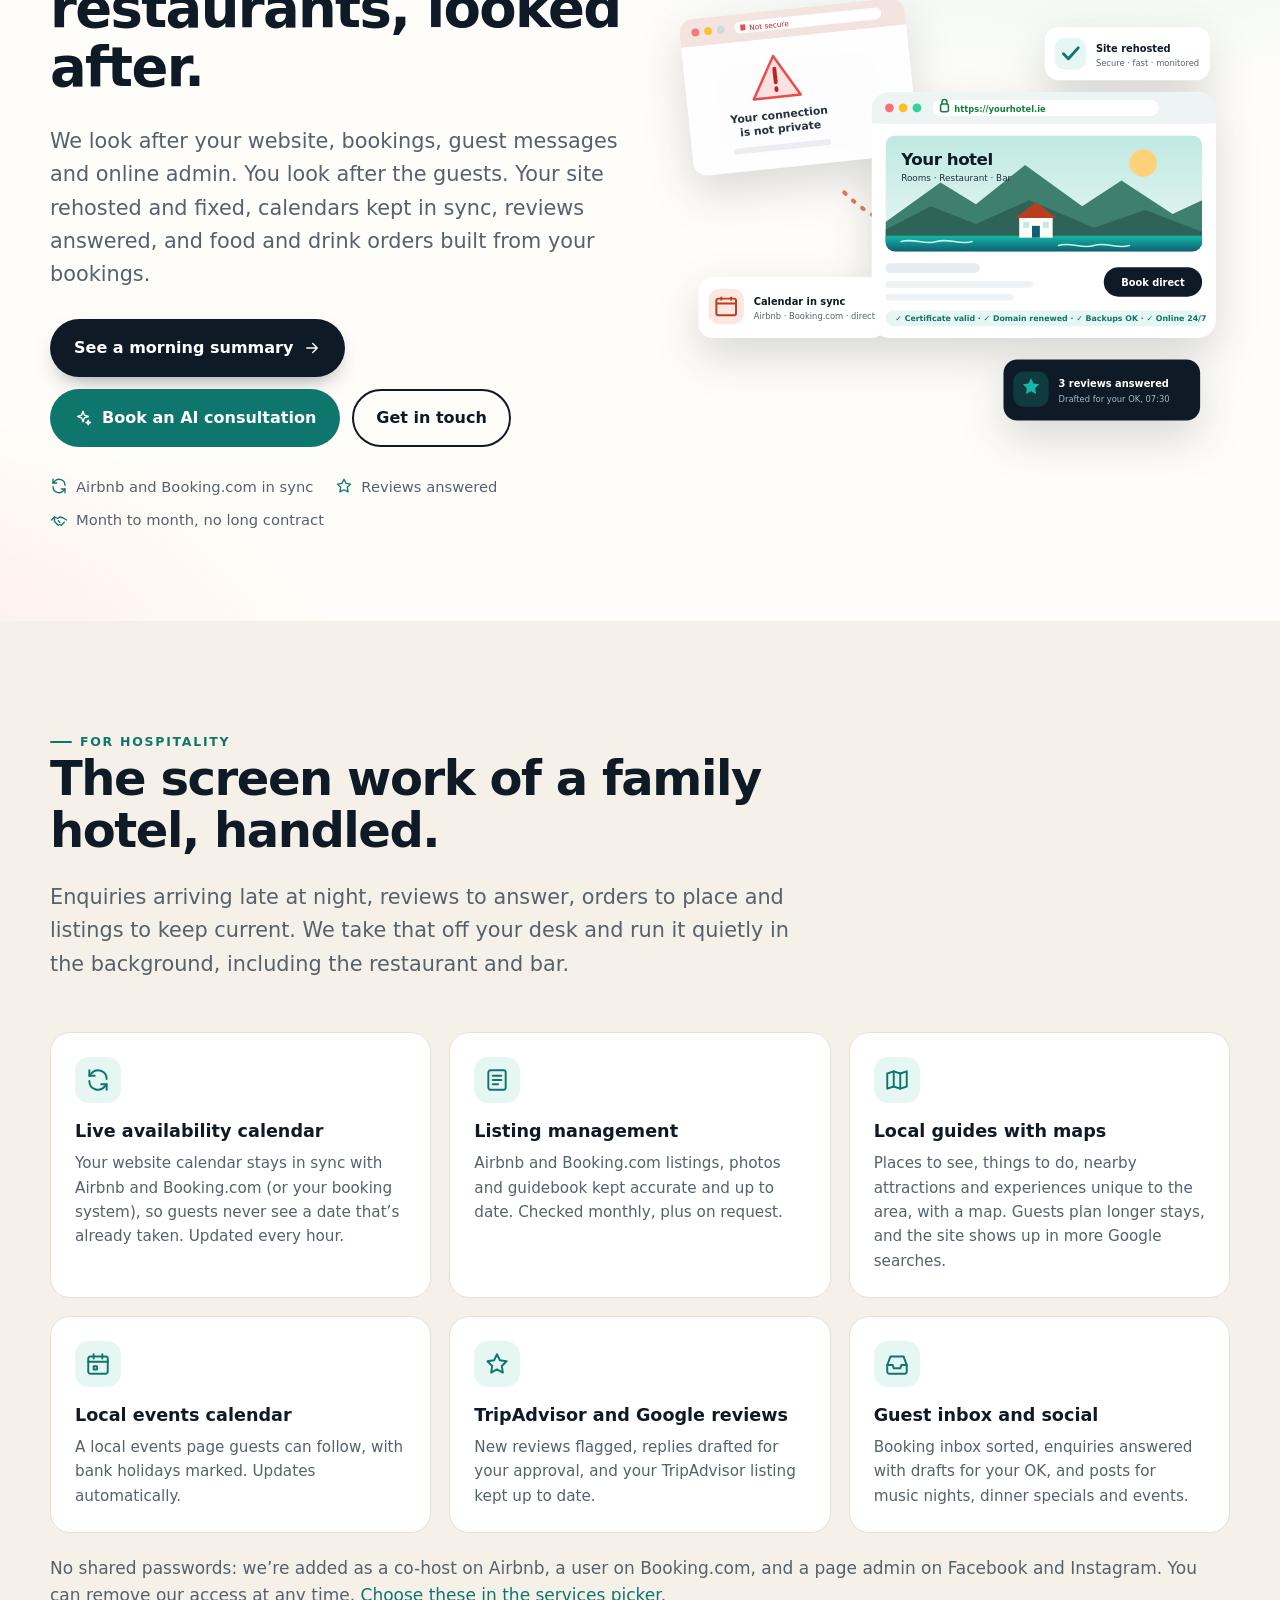
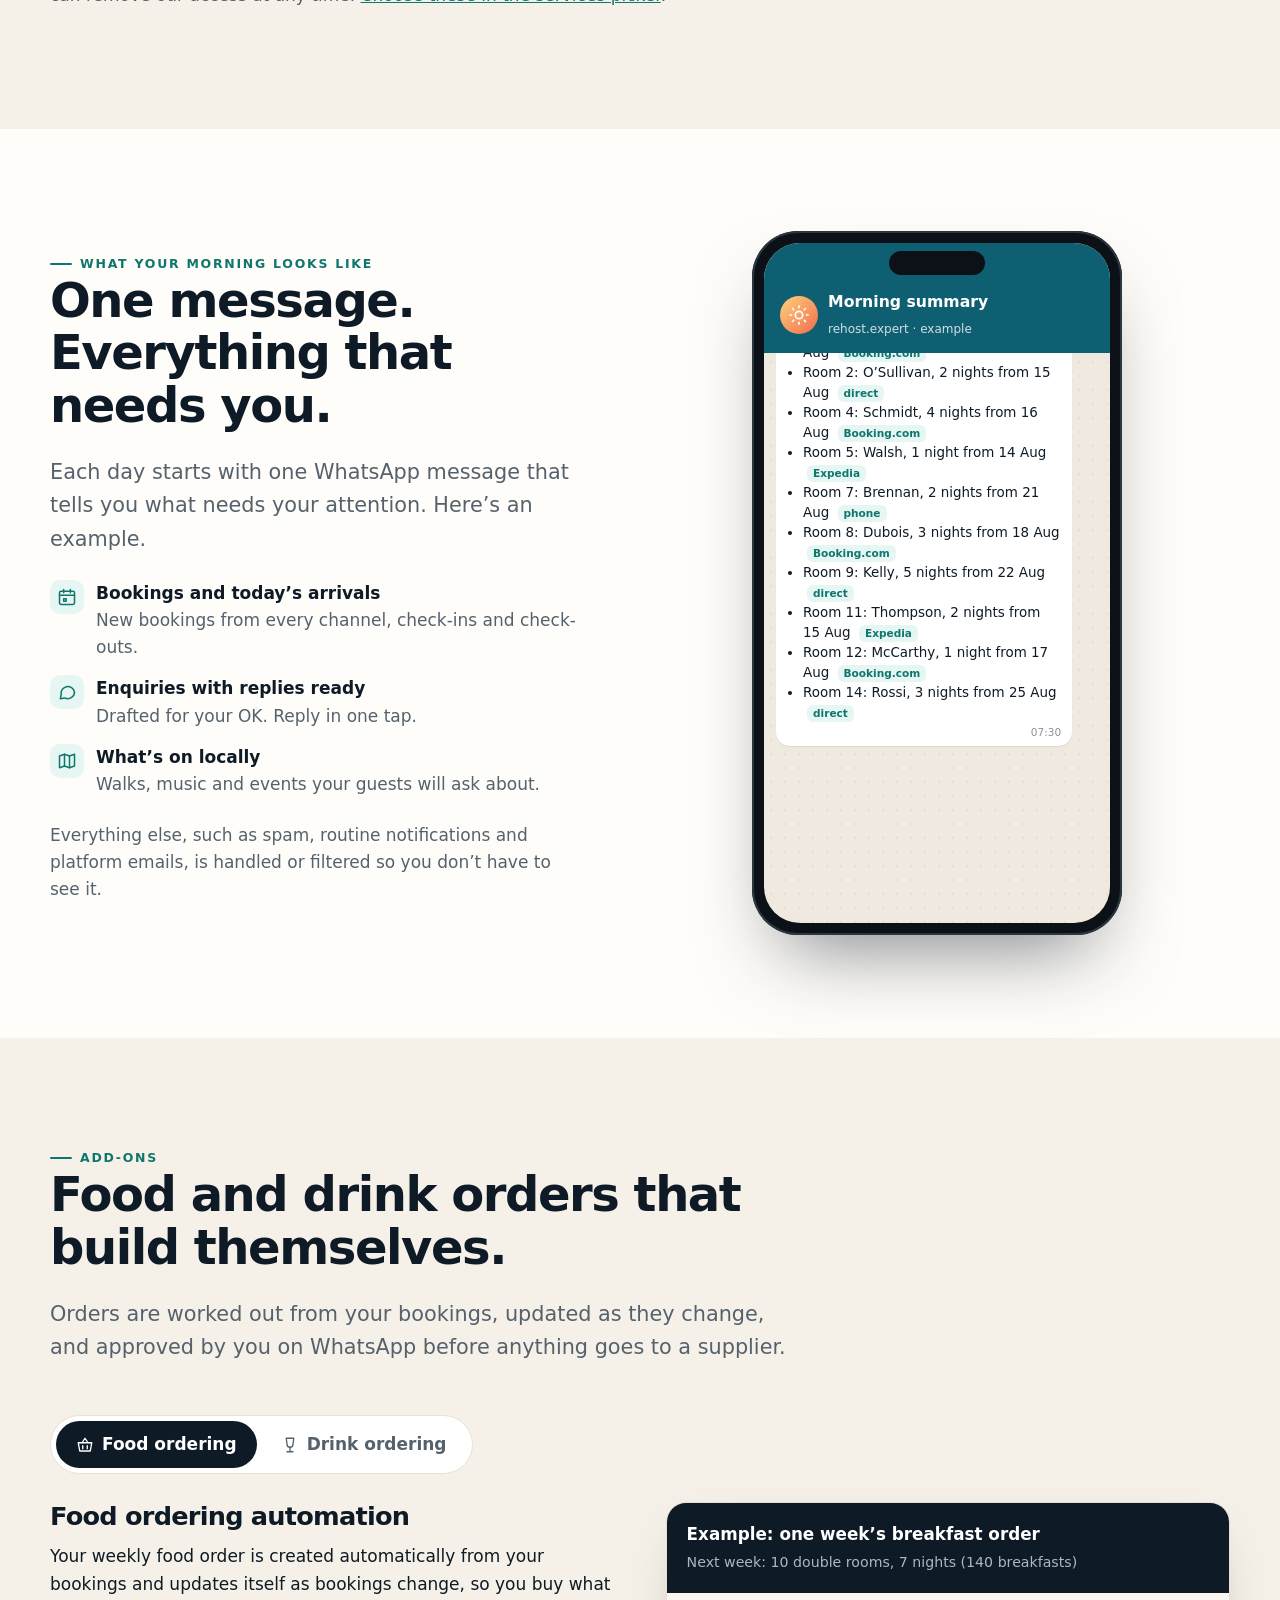
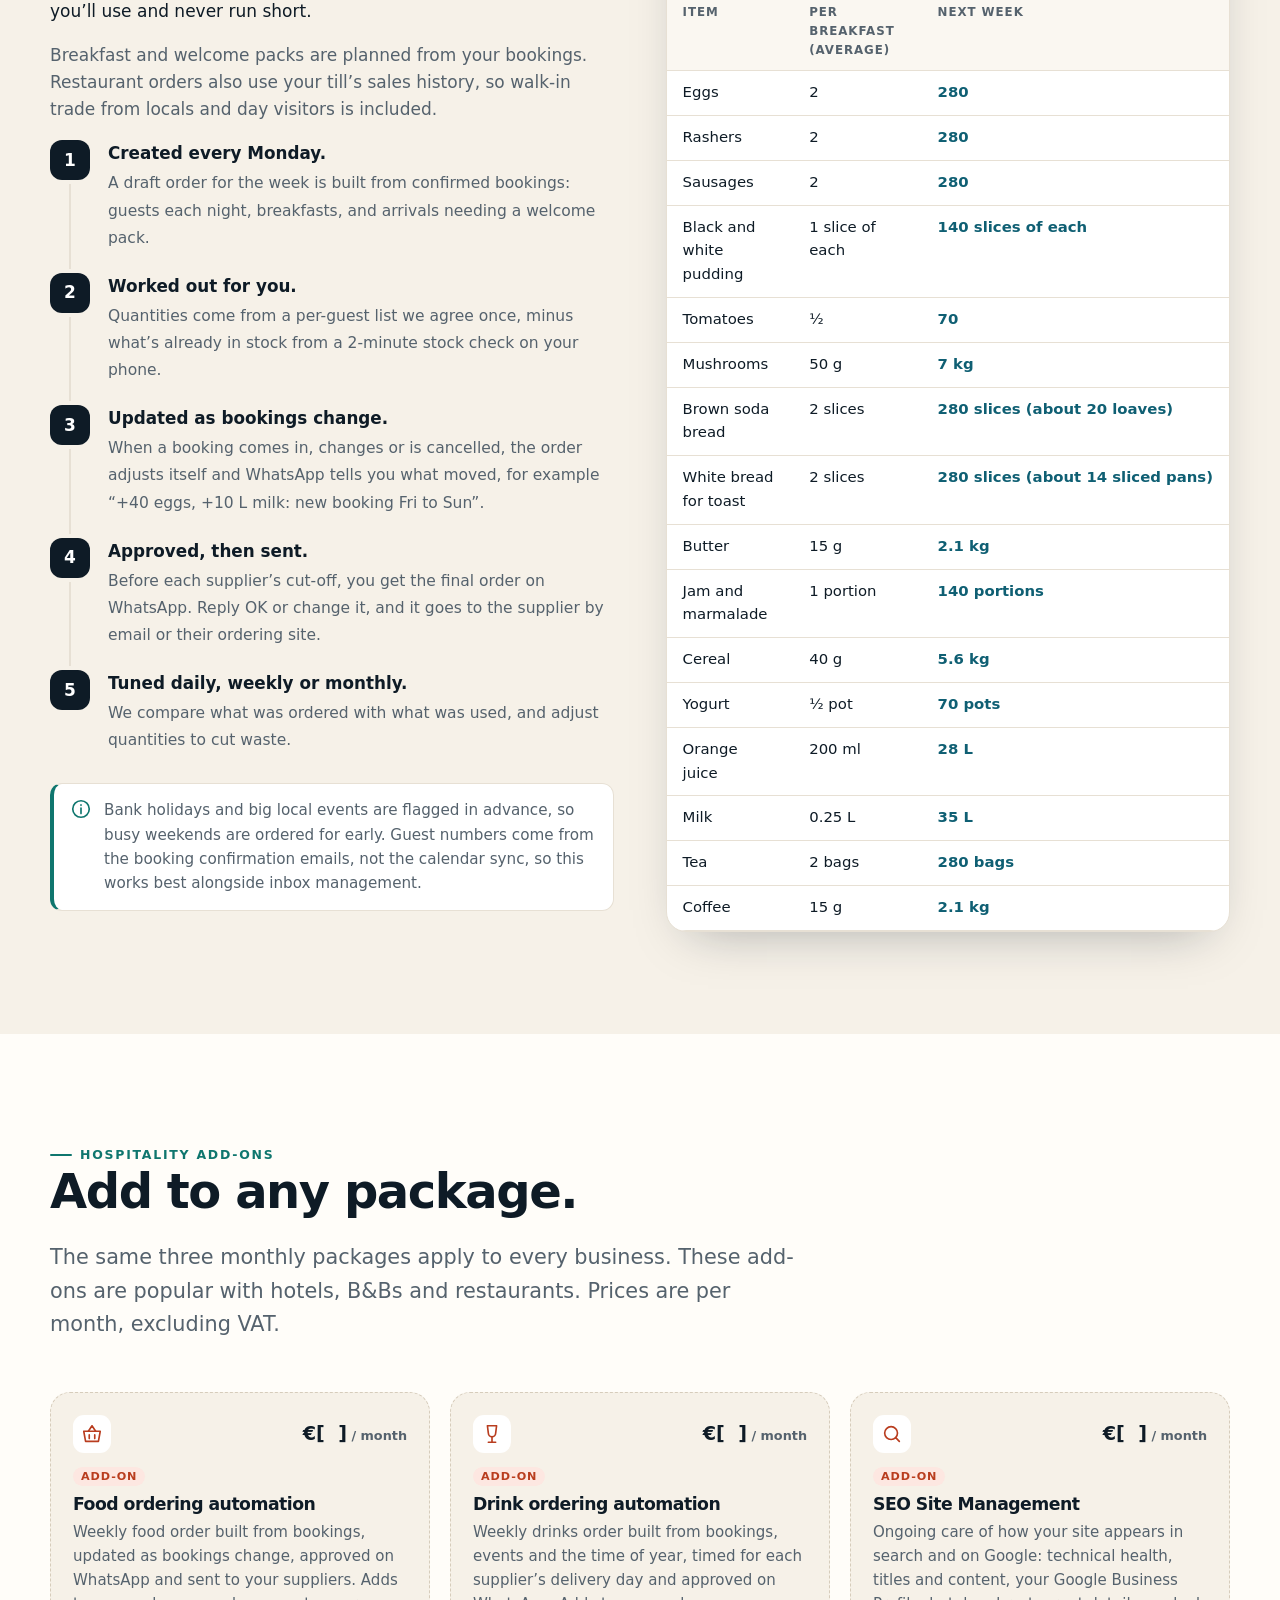
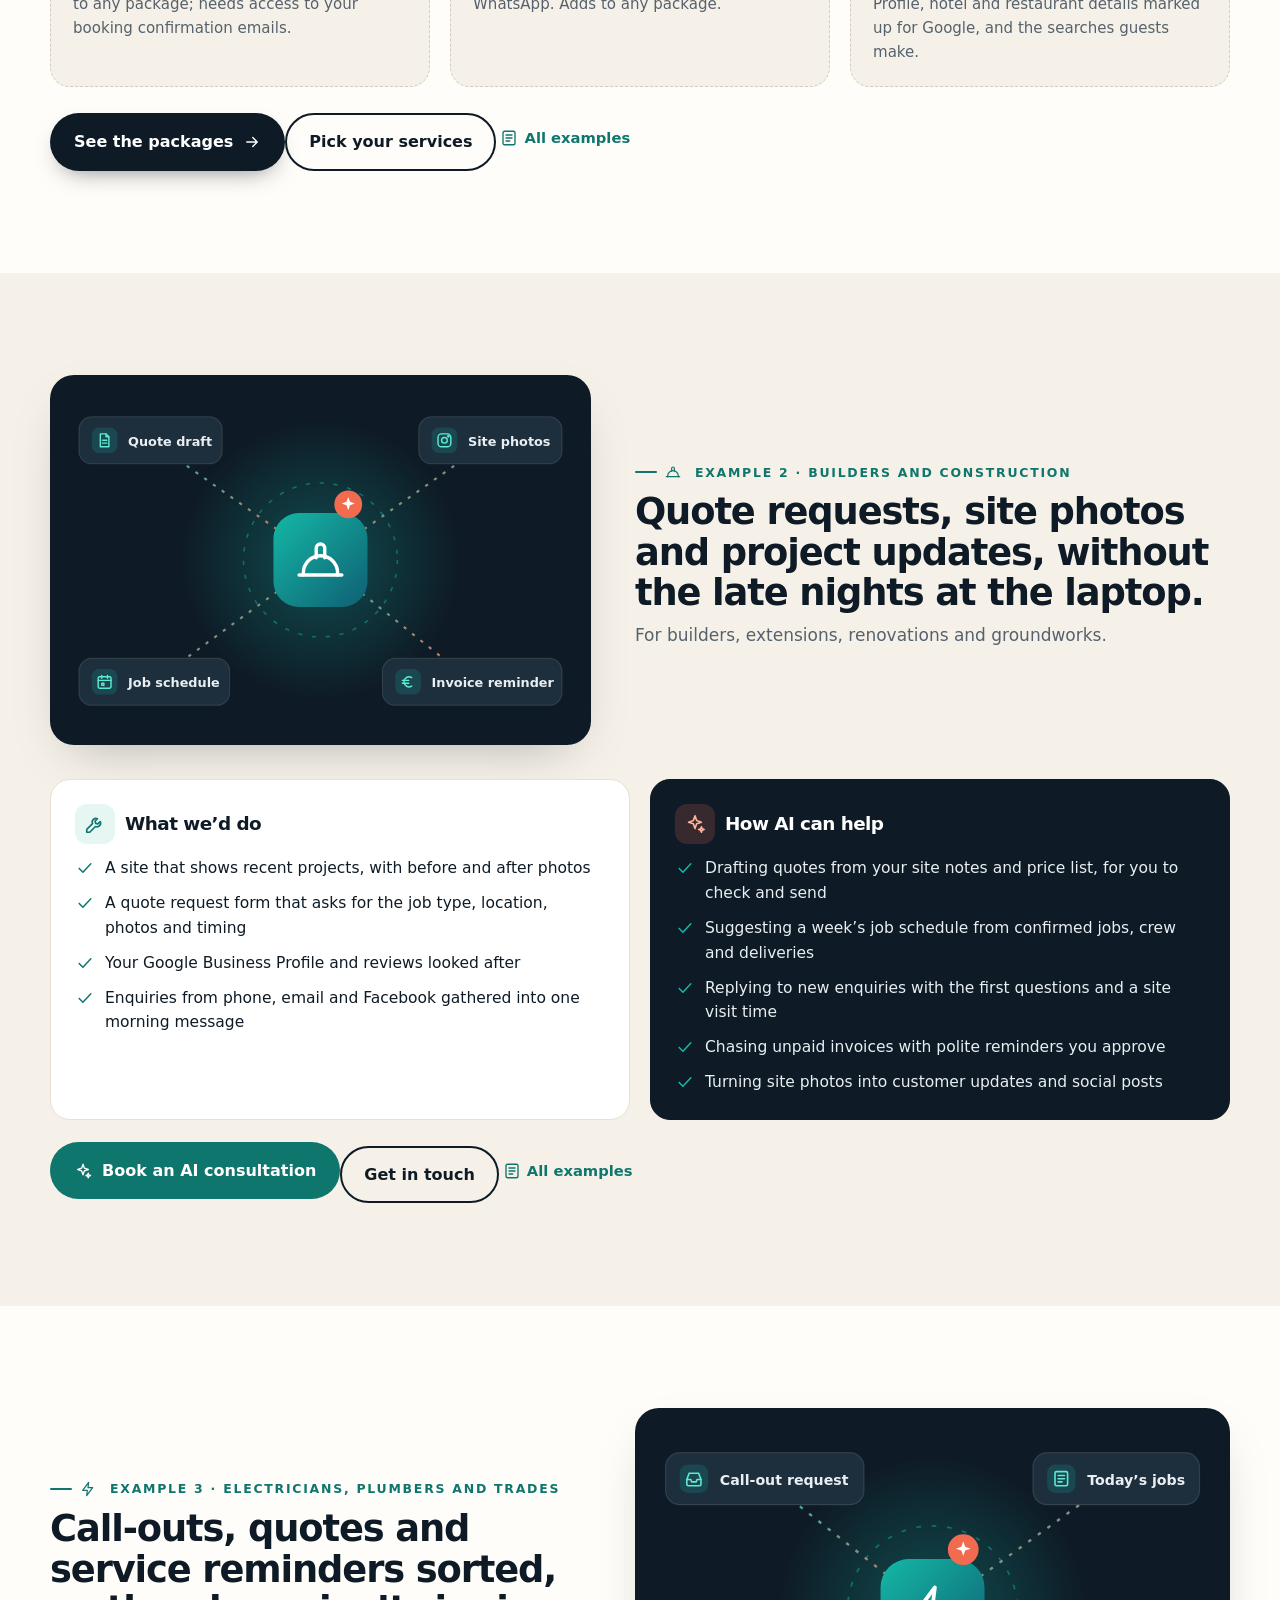
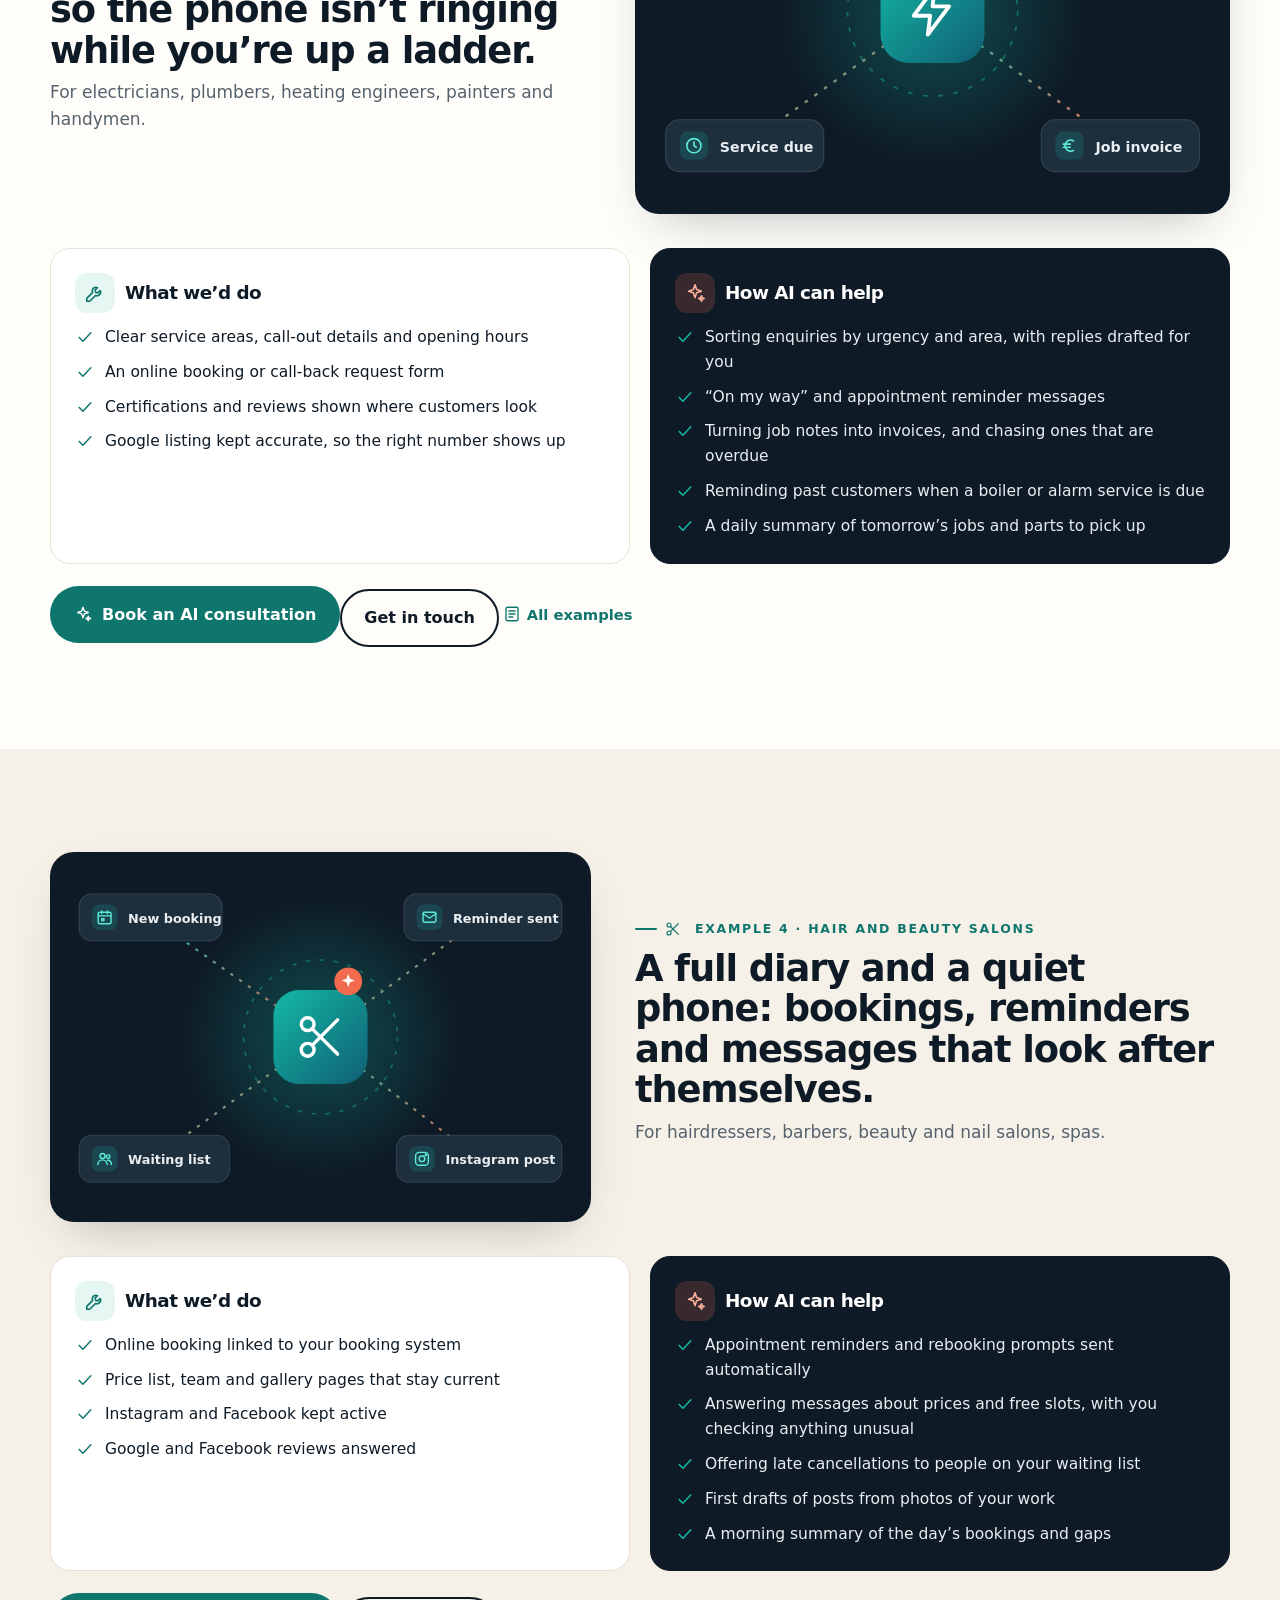
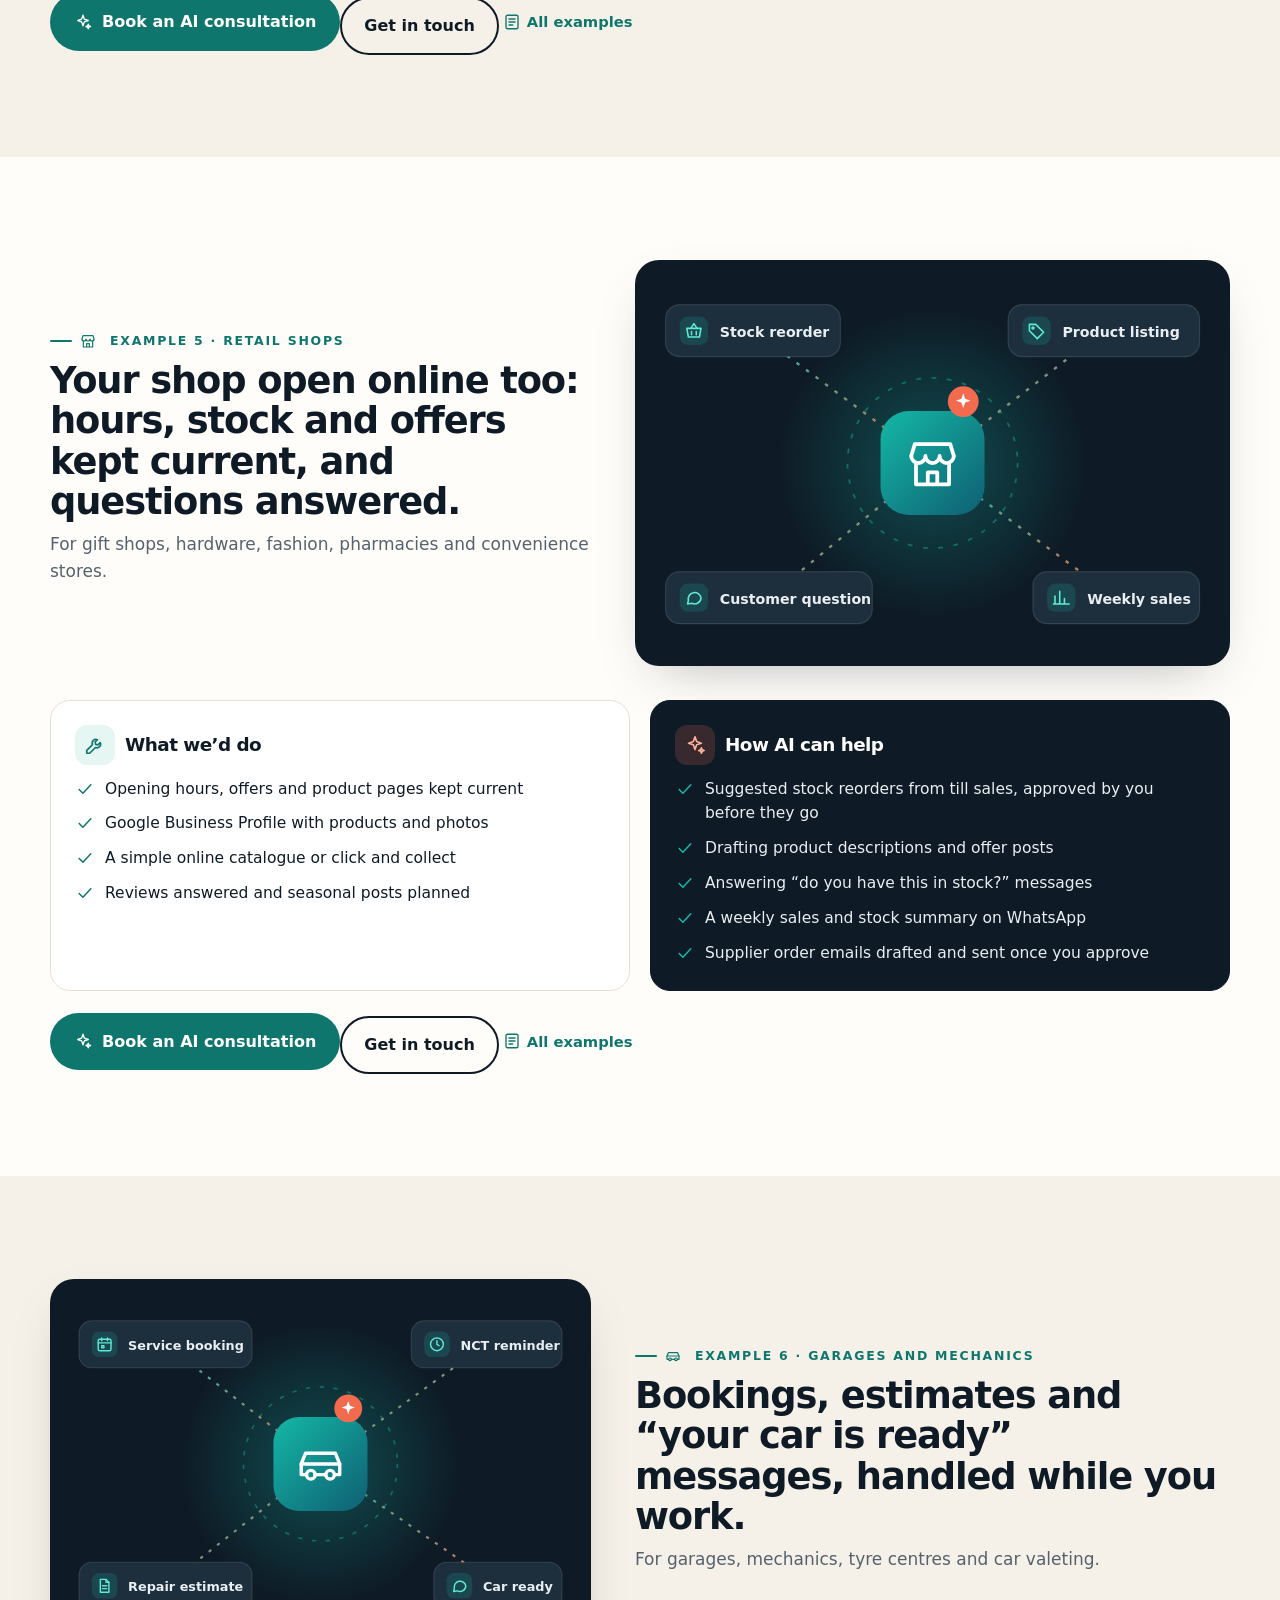
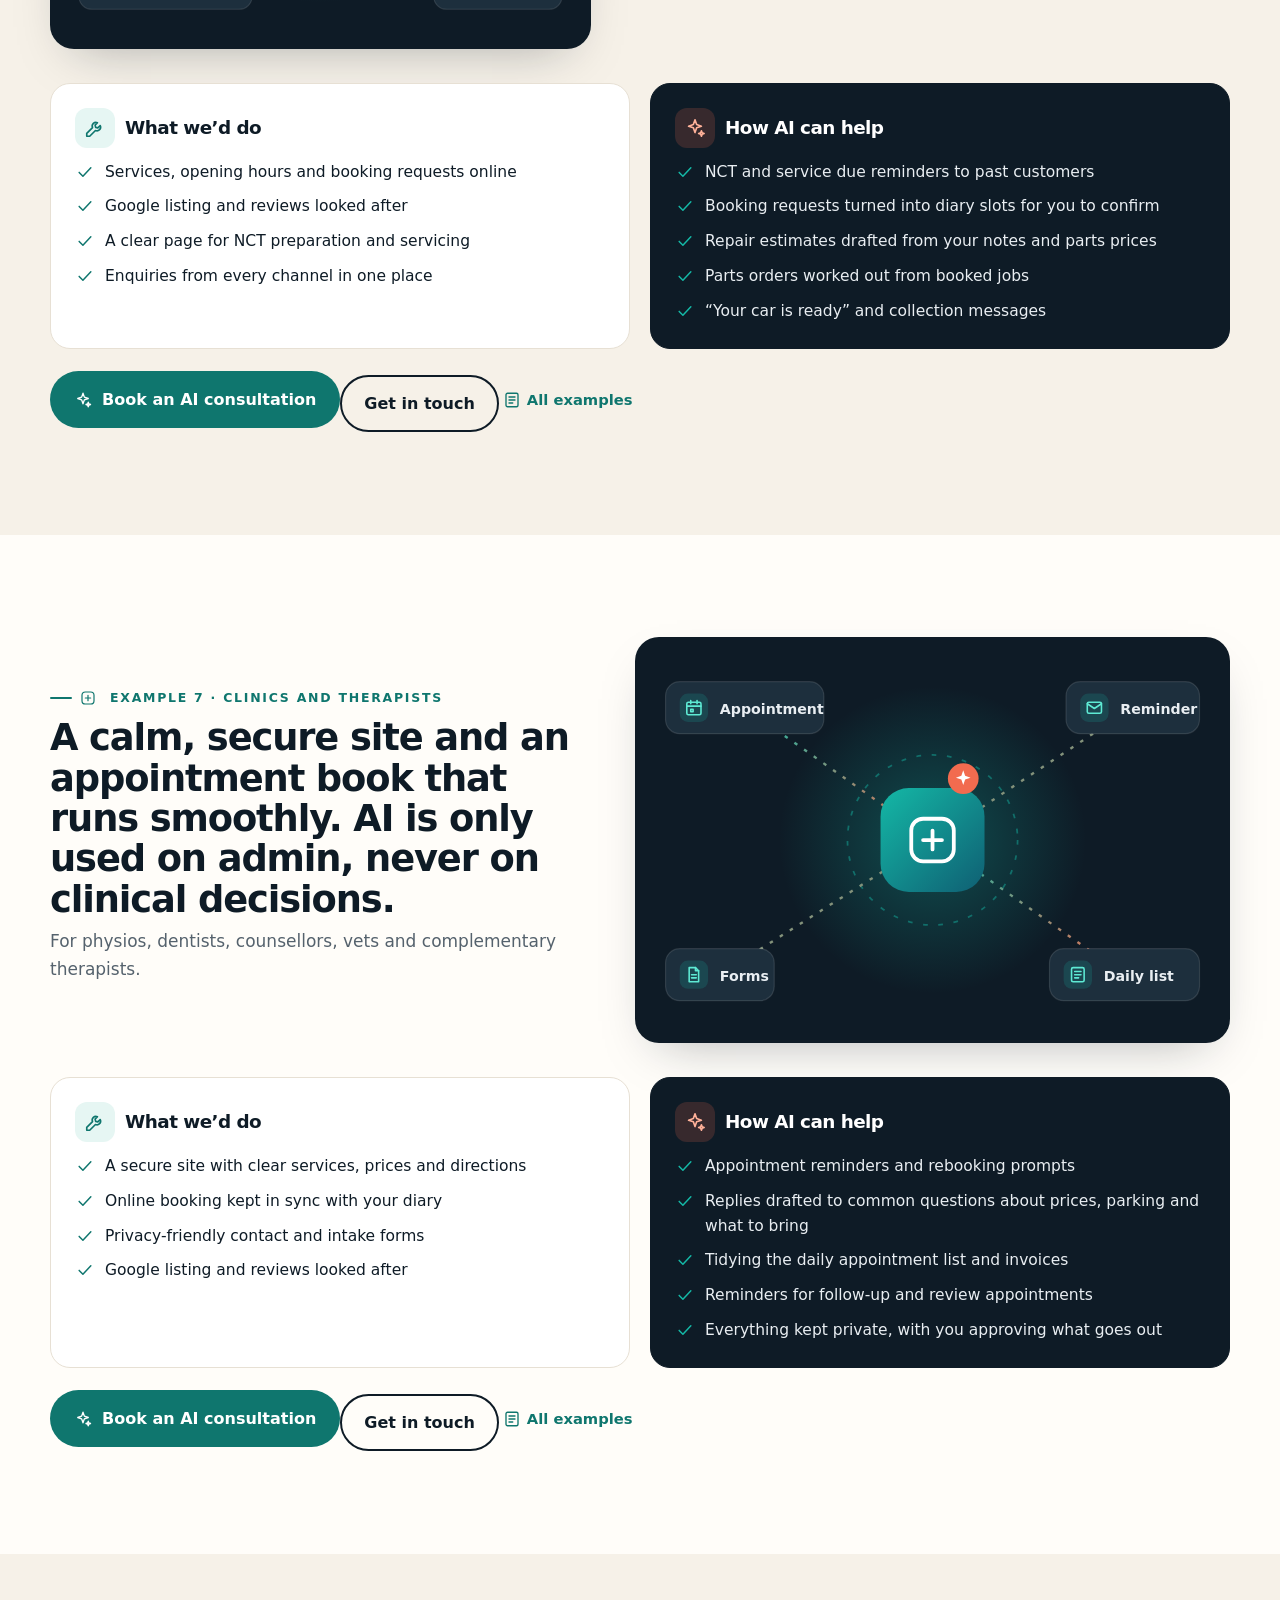
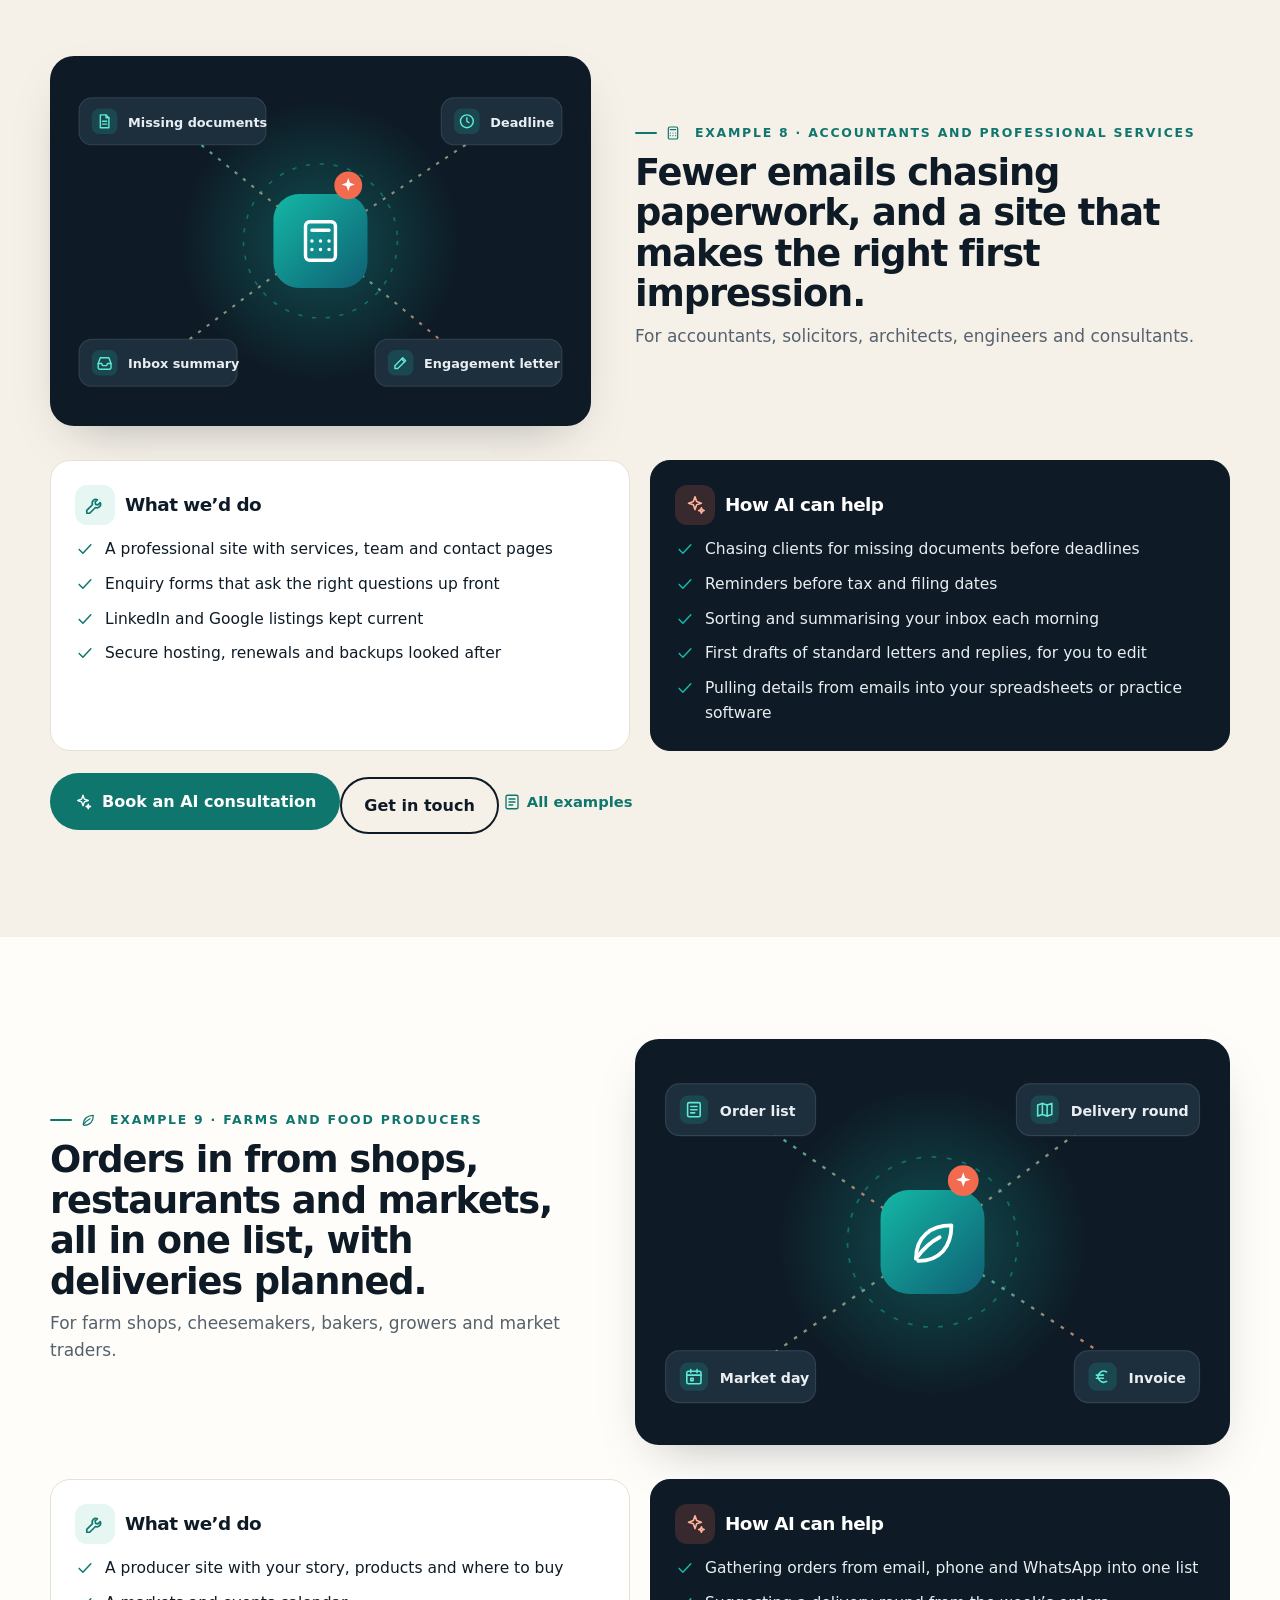
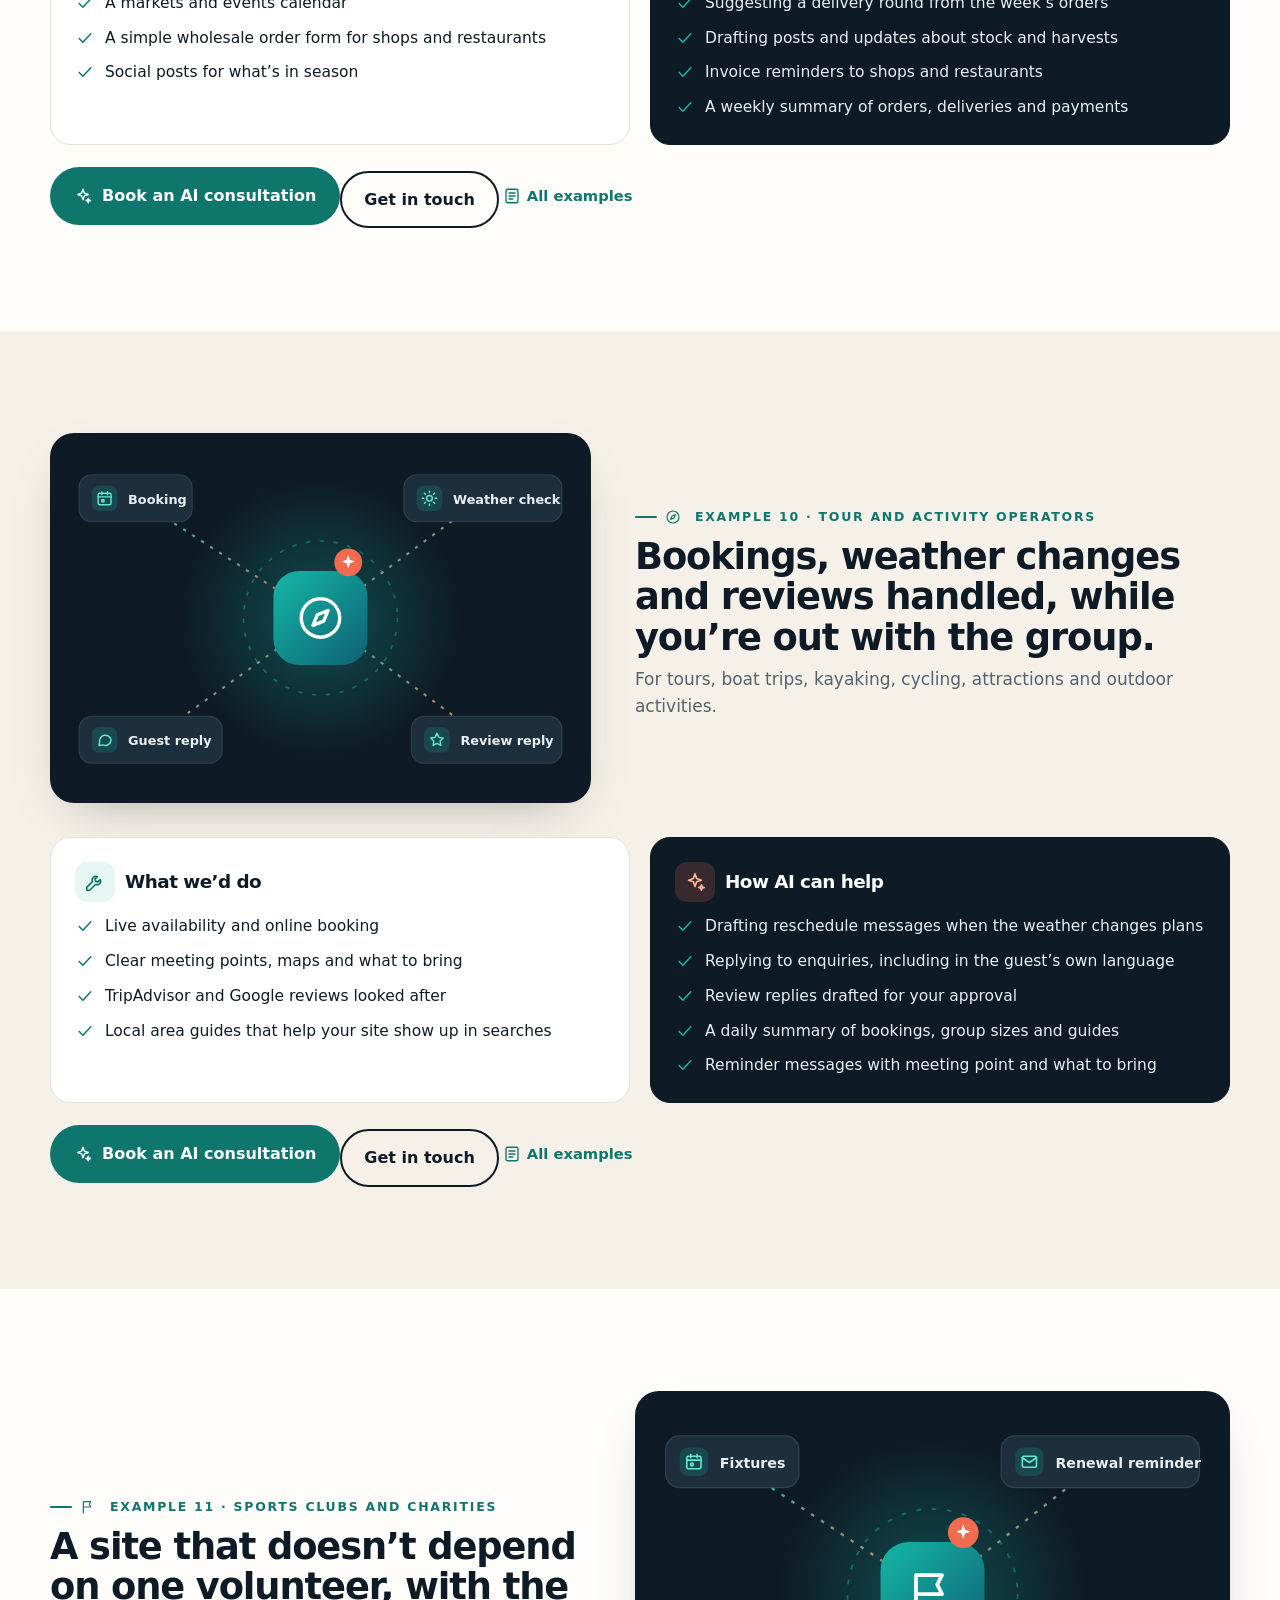
==== commit 18e74f80: "Add old-to-new site migration graphic to website design page" ====
--- a/business.html
+++ b/business.html
@@ -12,8 +12,8 @@
 <meta property="og:title" content="Business examples · rehost.expert · Websites, admin and AI help for small businesses">
 <meta property="og:description" content="Website rescue, admin and AI help for small businesses, with examples by type of business.">
 <meta property="og:type" content="website">
-<link rel="icon" href="favicon.svg?v=0fe0bbe5ed" type="image/svg+xml">
-<link rel="stylesheet" href="style.css?v=0fe0bbe5ed">
+<link rel="icon" href="favicon.svg?v=6f8062121a" type="image/svg+xml">
+<link rel="stylesheet" href="style.css?v=6f8062121a">
 <link rel="preload" href="search-index.json?v=8c95621181" as="fetch" crossorigin>
 <link id="site-search-index" href="search-index.json?v=8c95621181">
 <script>document.documentElement.classList.remove('no-js')</script>
@@ -445,7 +445,7 @@
 </div></section>
 </main>
 <footer class="foot"><div class="wrap"><a class="brand" href="index.html" aria-label="rehost.expert home"><svg viewBox="0 0 64 64" aria-hidden="true"><defs><linearGradient id="lg" x1="0" y1="0" x2="1" y2="1"><stop offset="0" stop-color="#14b8a6"/><stop offset="1" stop-color="#0f5f73"/></linearGradient></defs><rect width="64" height="64" rx="16" fill="url(#lg)"/><path d="M45 22a16 16 0 1 0 3 14" fill="none" stroke="#fff" stroke-width="5" stroke-linecap="round"/><path d="M41 14l6 8-9 3" fill="none" stroke="#fff" stroke-width="5" stroke-linecap="round" stroke-linejoin="round"/><path d="M24 33l6 6 11-12" fill="none" stroke="#ffb199" stroke-width="5" stroke-linecap="round" stroke-linejoin="round"/></svg><b>rehost<span>.expert</span></b></a><span>Website rescue, hosting and digital services for small businesses. <a href="index.html">All services</a></span><span class="foot-mail">shane@rehost.expert</span><span>© 2026 rehost.expert</span></div></footer>
-<script src="app.js?v=0fe0bbe5ed"></script>
+<script src="app.js?v=6f8062121a"></script>
 <script data-goatcounter="https://rehostexpert.goatcounter.com/count" async src="https://gc.zgo.at/count.js"></script>
 </body>
 </html>
--- a/style.css
+++ b/style.css
@@ -620,7 +620,7 @@
 .site-search-rtitle{display:block;font-weight:750;letter-spacing:-.02em;font-size:1.02rem}
 .site-search-rcrumb{display:block;margin-top:2px;font-size:.78rem;font-weight:700;letter-spacing:.06em;text-transform:uppercase;color:var(--sea)}
 .site-search-rsnip{display:block;margin-top:4px;font-size:.92rem;color:var(--muted);line-height:1.45}
-.site-search-rsnip mark{background:rgba(20,184,166,.22);color:var(--ink);padding:0 .12em;border-radius:3px;font-weight:650}
+.site-search-results mark{background:rgba(20,184,166,.22);color:var(--ink);padding:0 .12em;border-radius:3px;font-weight:650}
 @media (max-width:640px){
   .site-search-dialog{width:100%;margin:72px 0 0;max-height:calc(100vh - 72px);border-radius:0 0 20px 20px;border-left:0;border-right:0}
   .site-search-form input[type=search]{padding-top:14px;padding-bottom:14px;font-size:16px}
@@ -633,3 +633,6 @@
 .split-2{display:grid;grid-template-columns:repeat(2,1fr);gap:20px}
 .split-2 .plan svg{width:42px;height:42px;padding:9px;border-radius:14px;background:#e6f6f3;color:var(--sea);margin-bottom:14px}
 @media (max-width:700px){.split-2{grid-template-columns:1fr}}
+.wd-fig{margin:2rem 0 0;max-width:960px}
+.wd-fig img{display:block;width:100%;height:auto;border-radius:22px;box-shadow:0 18px 40px -24px rgba(14,27,38,.35)}
+@media (max-width:640px){.wd-fig{margin-top:1.4rem}.wd-fig img{border-radius:16px}}
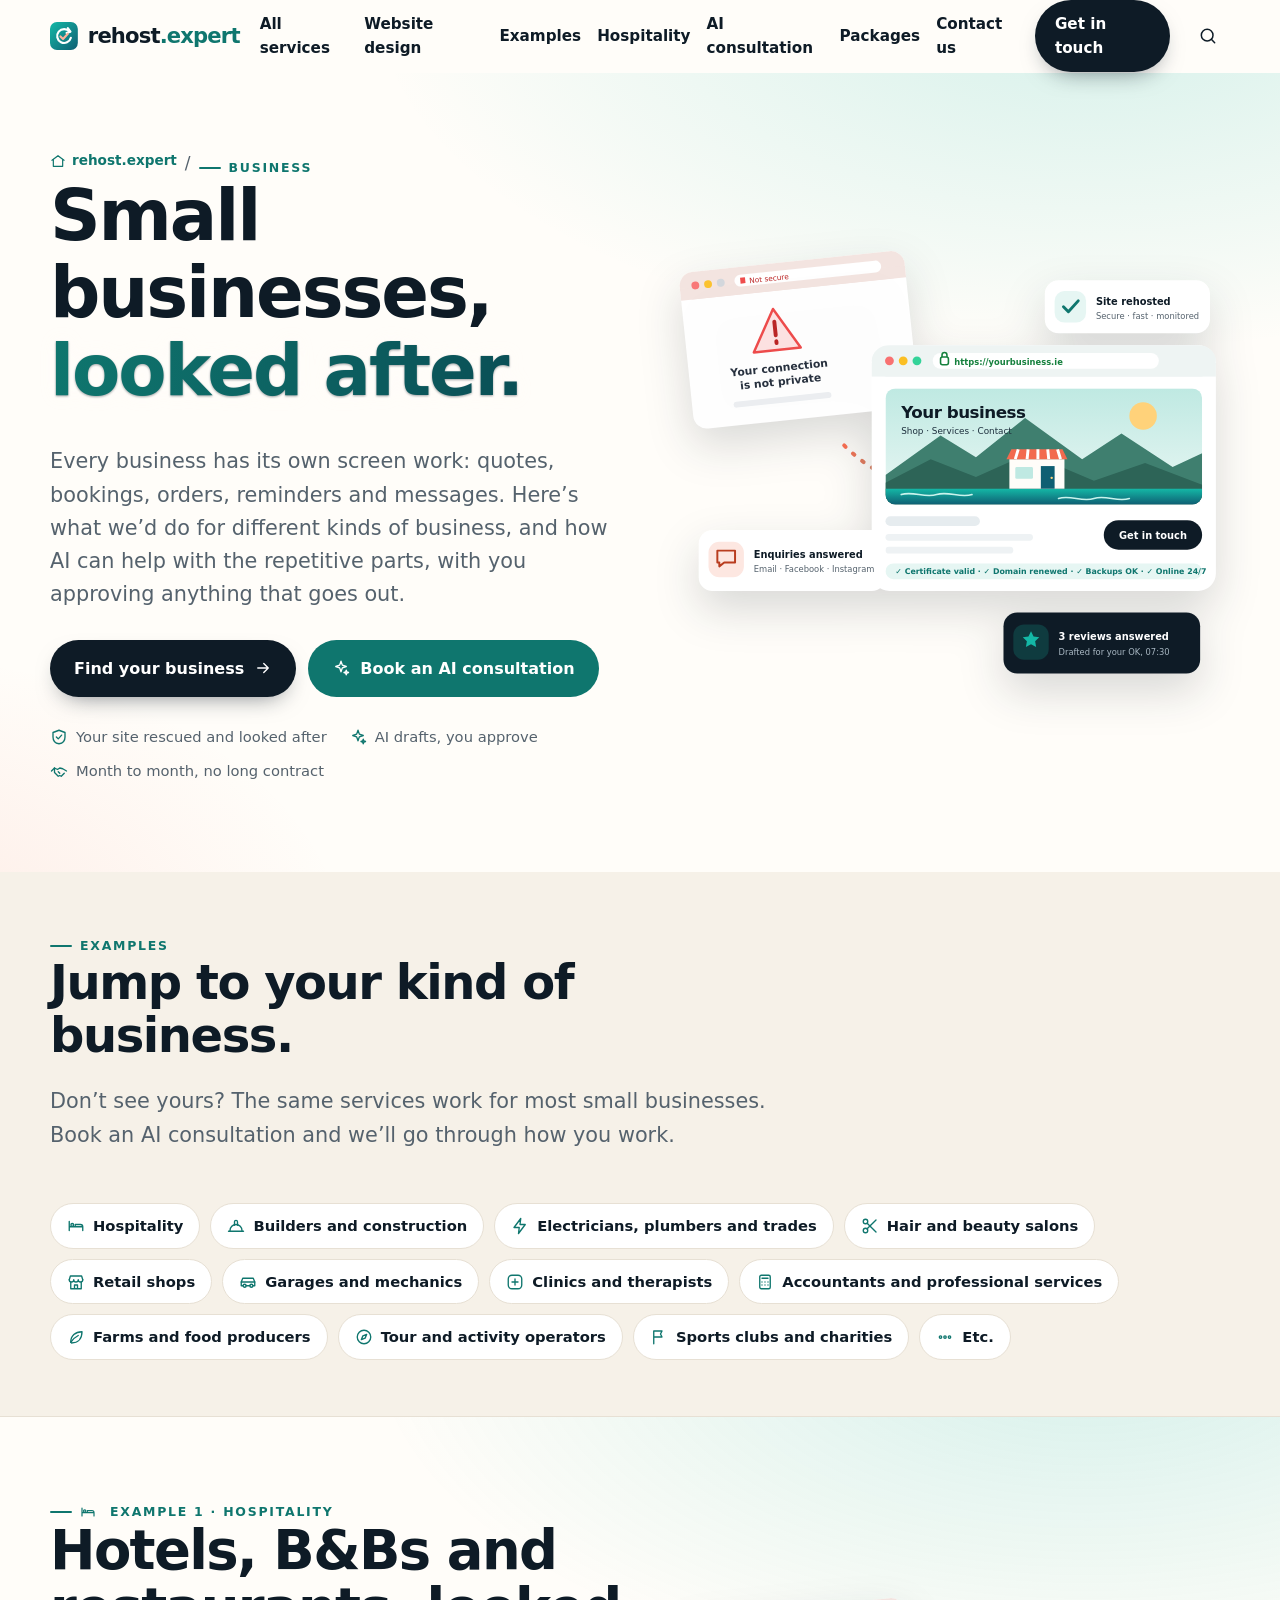
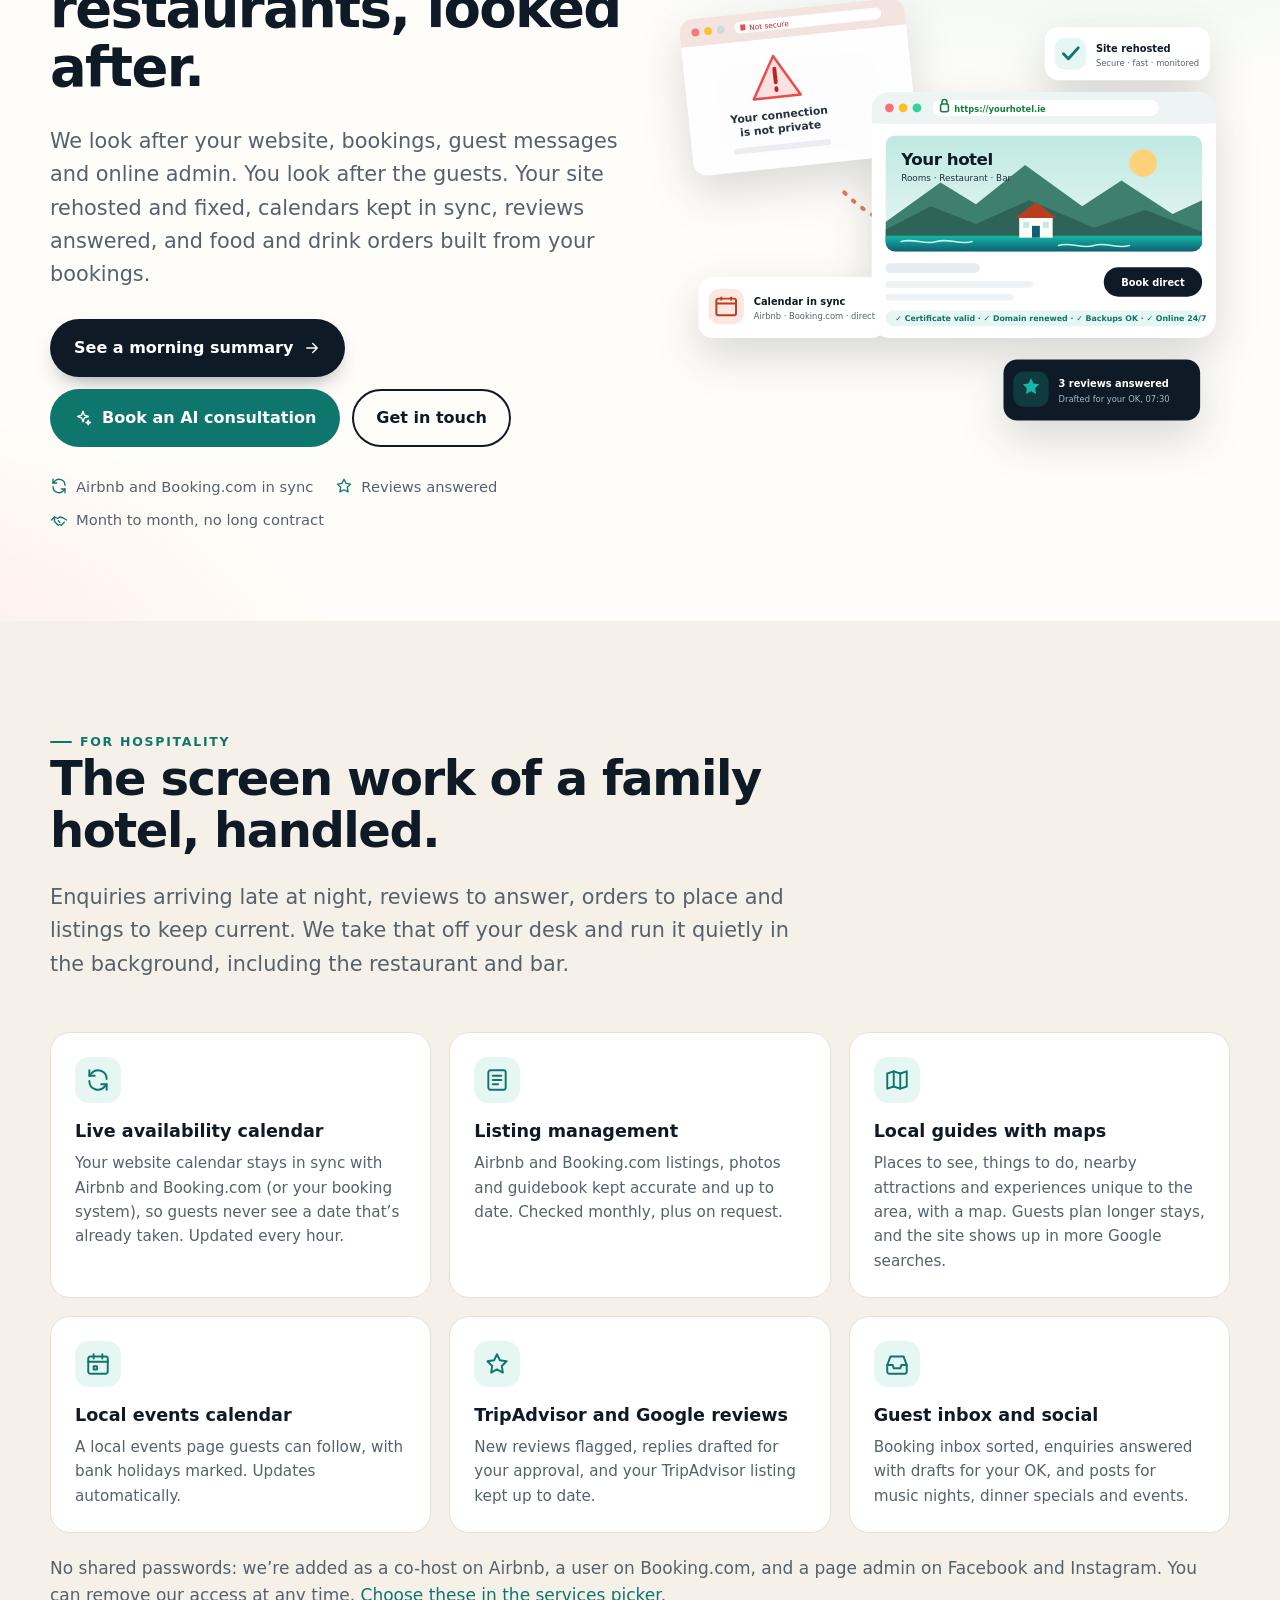
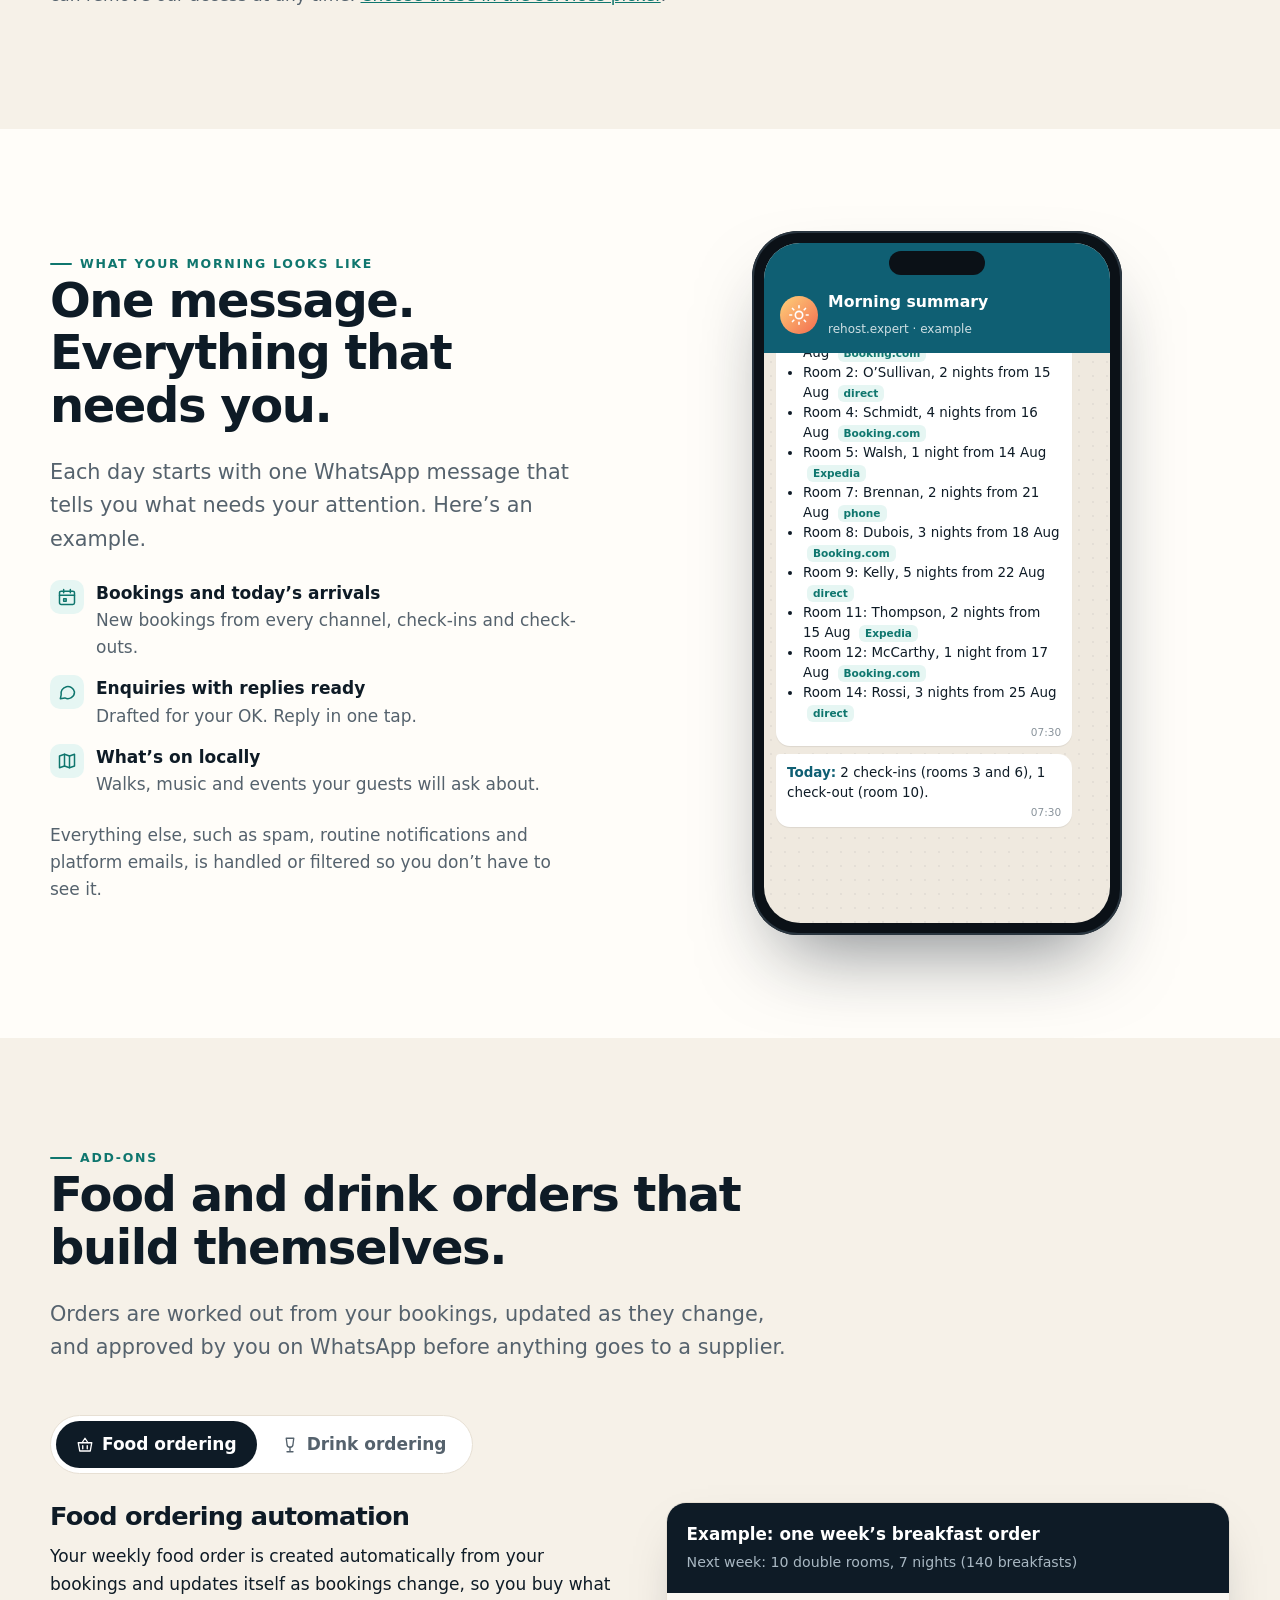
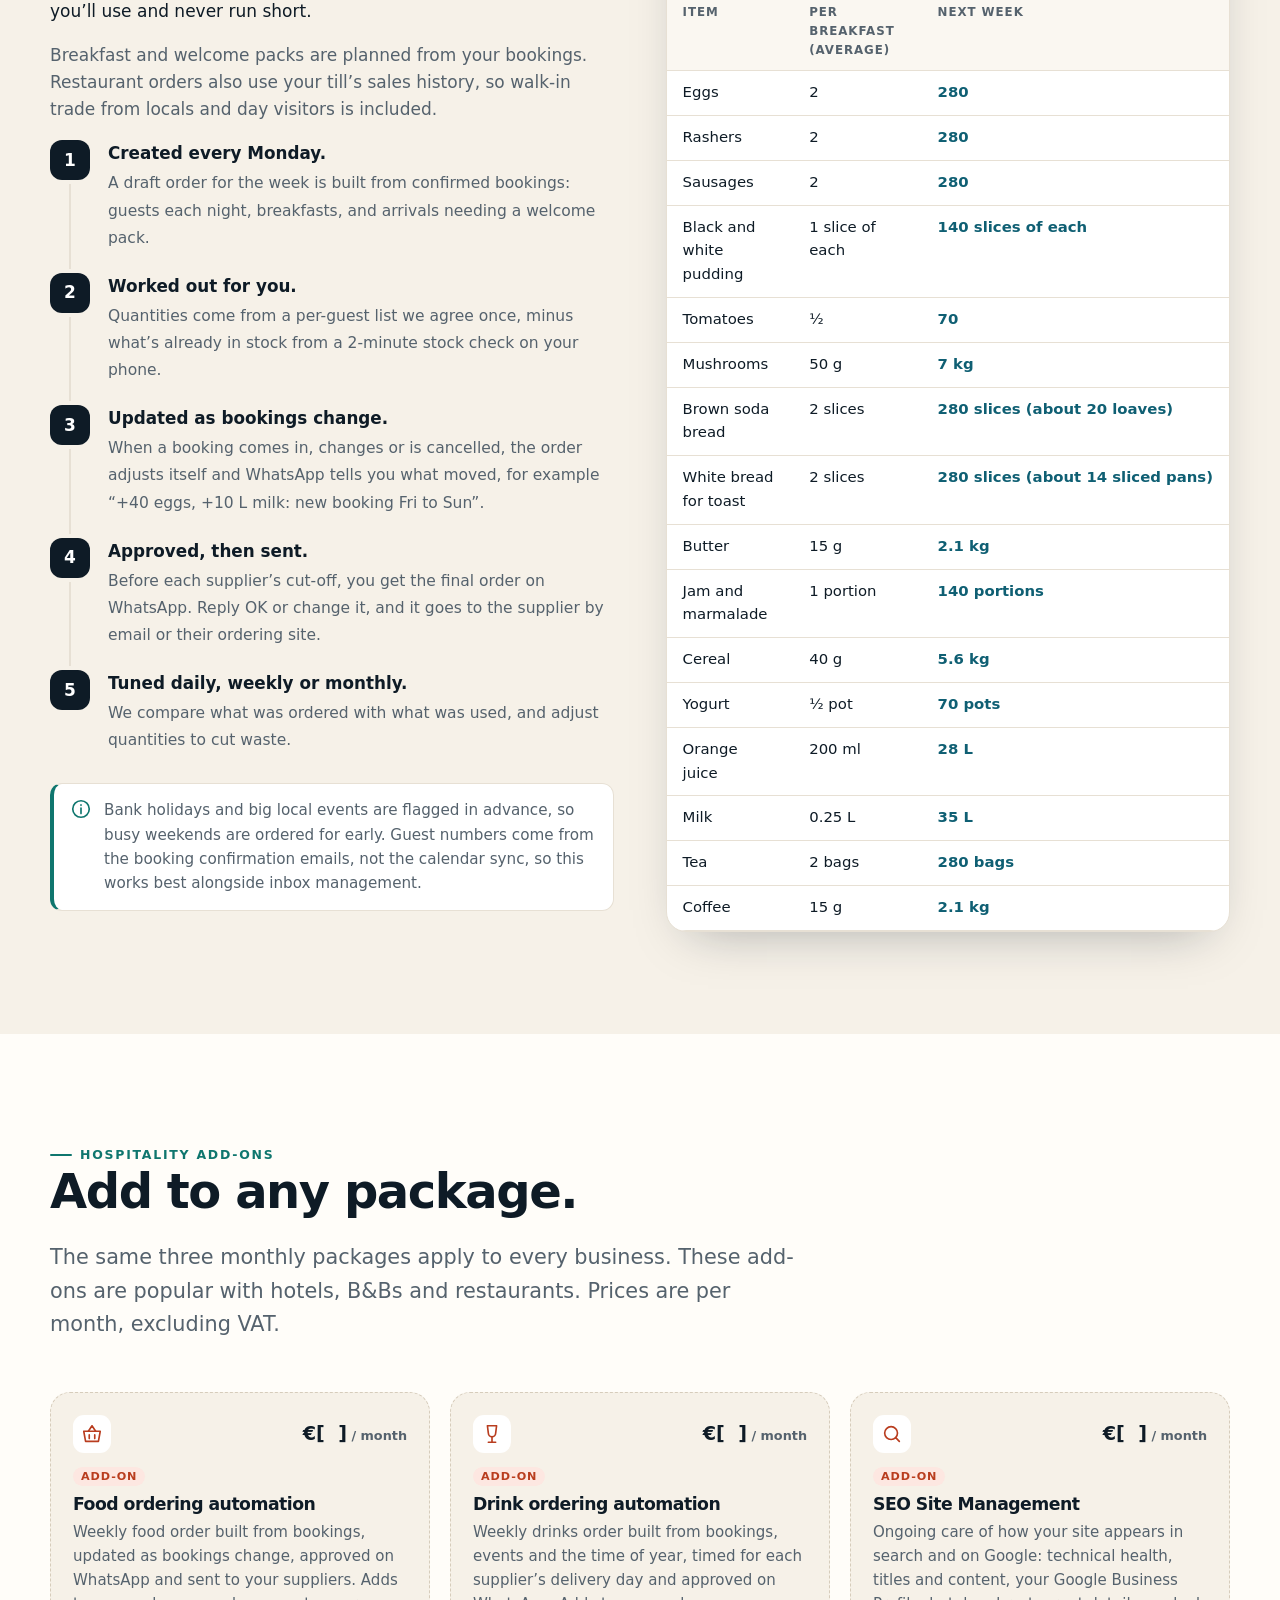
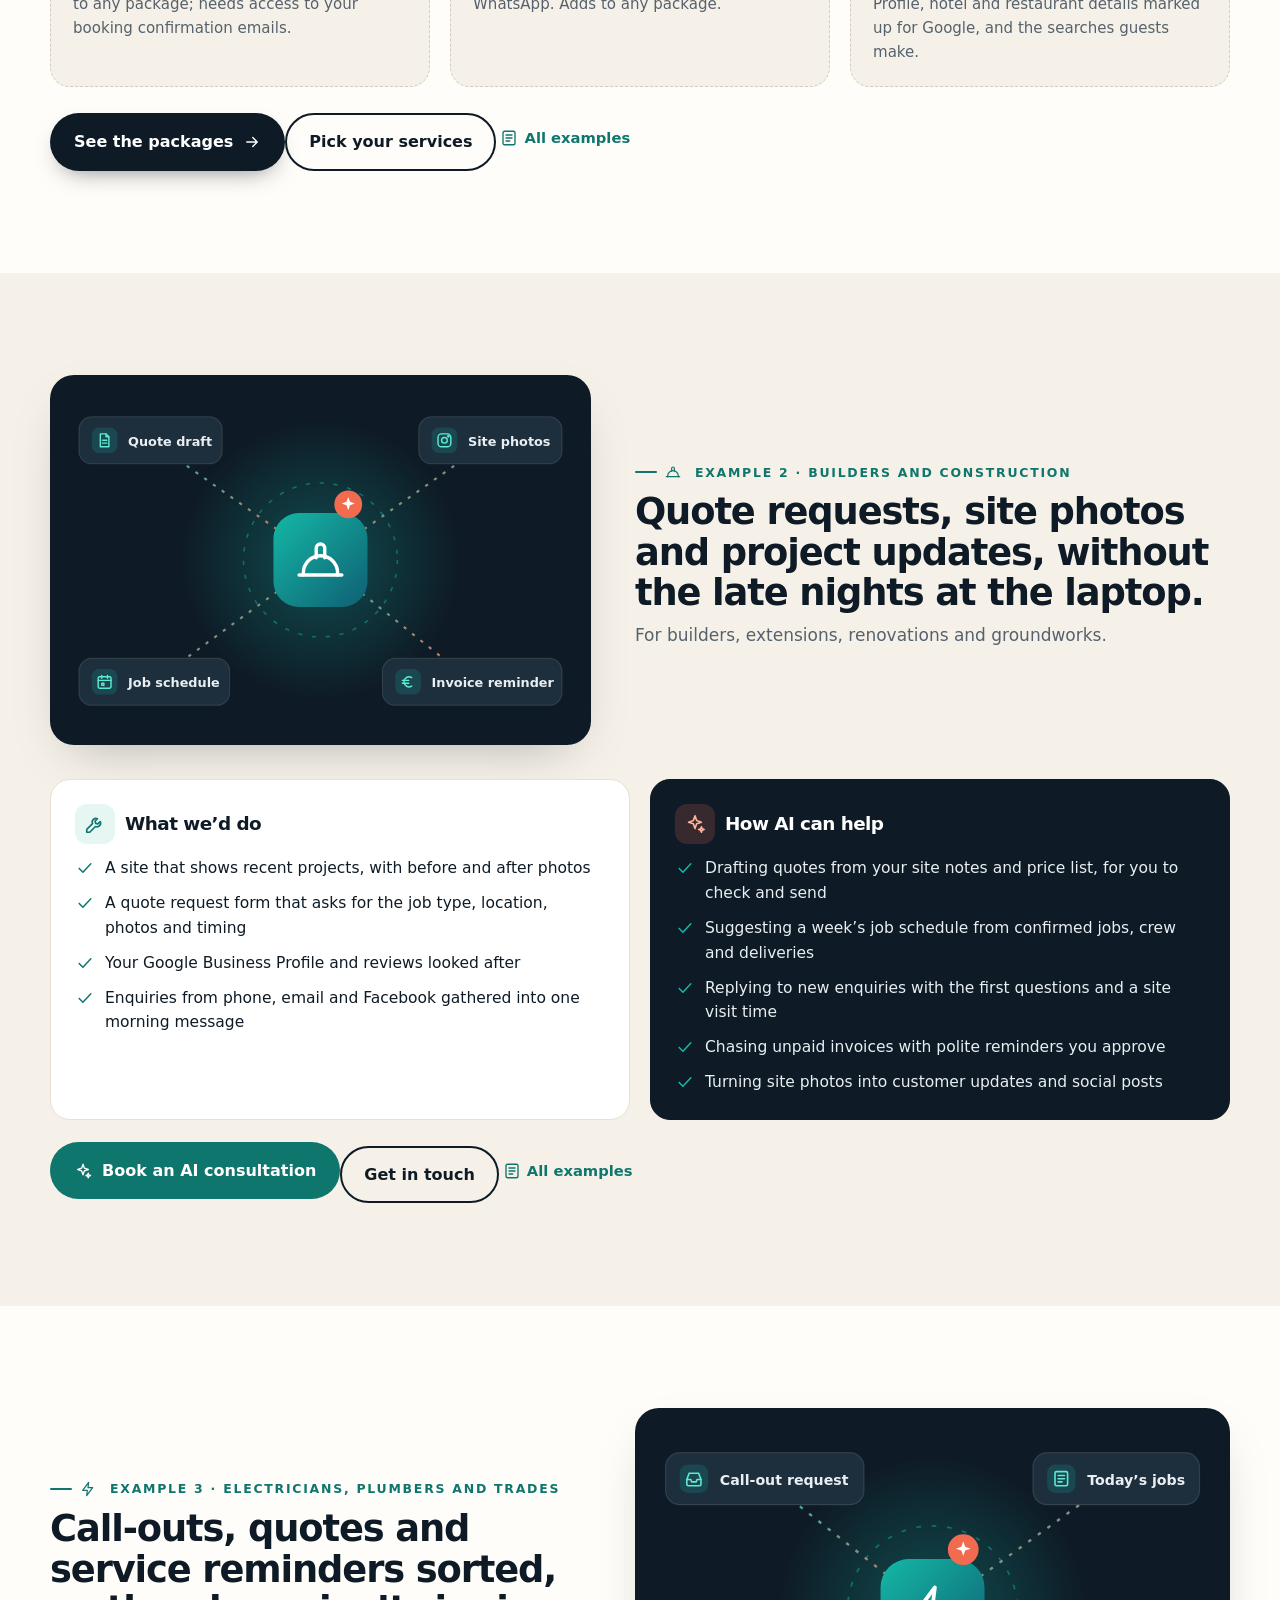
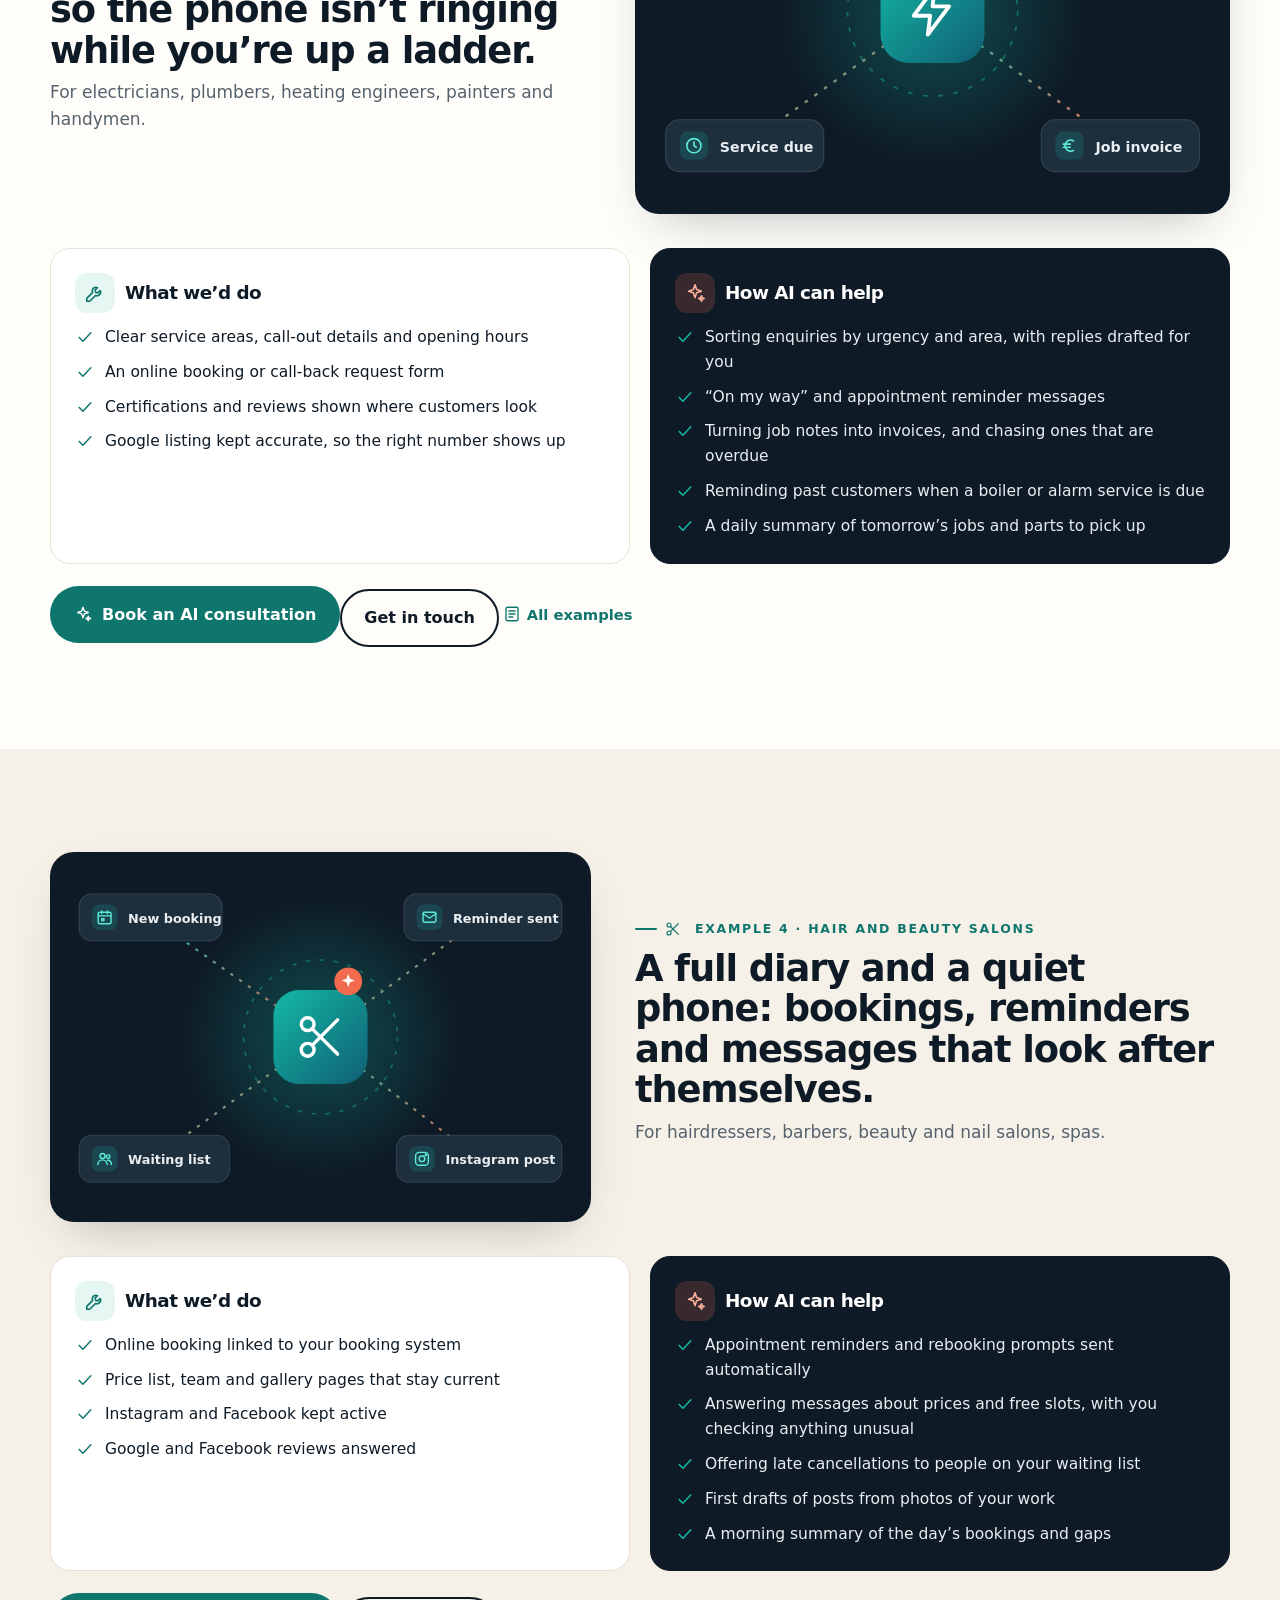
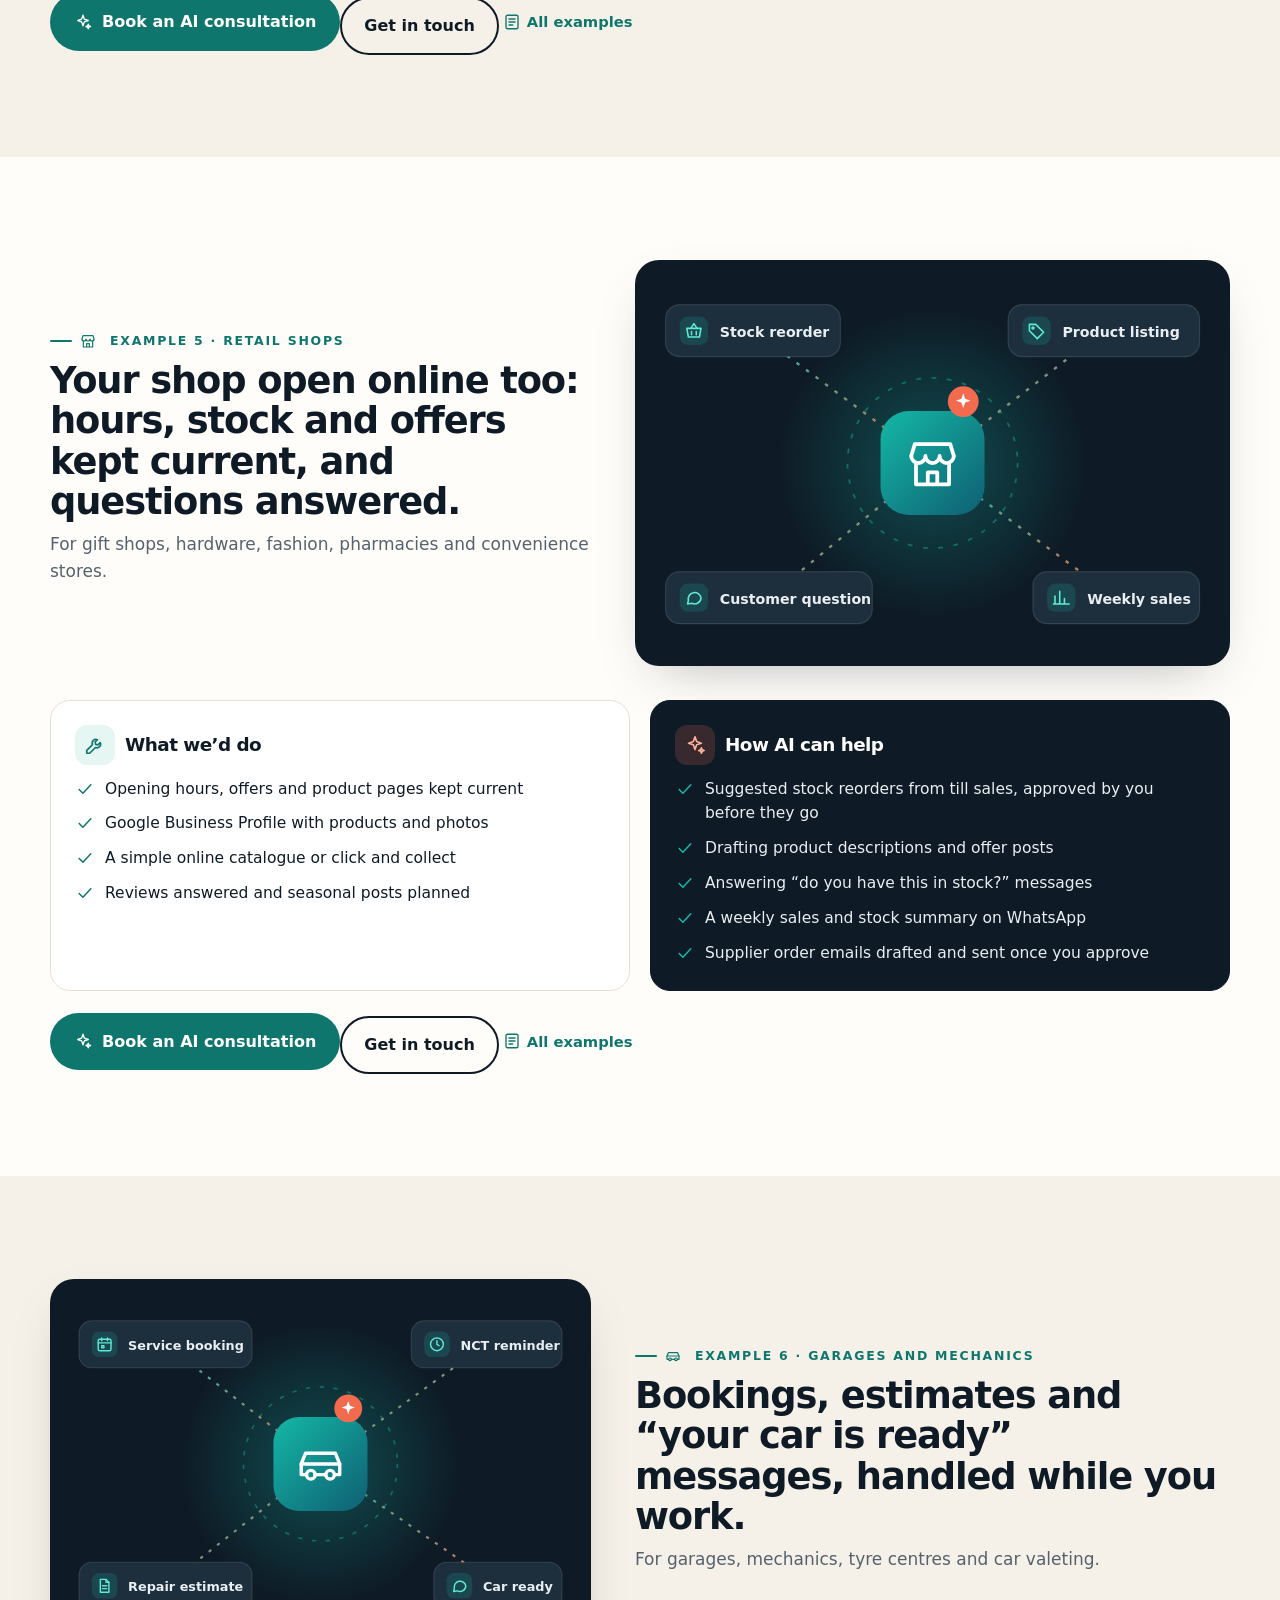
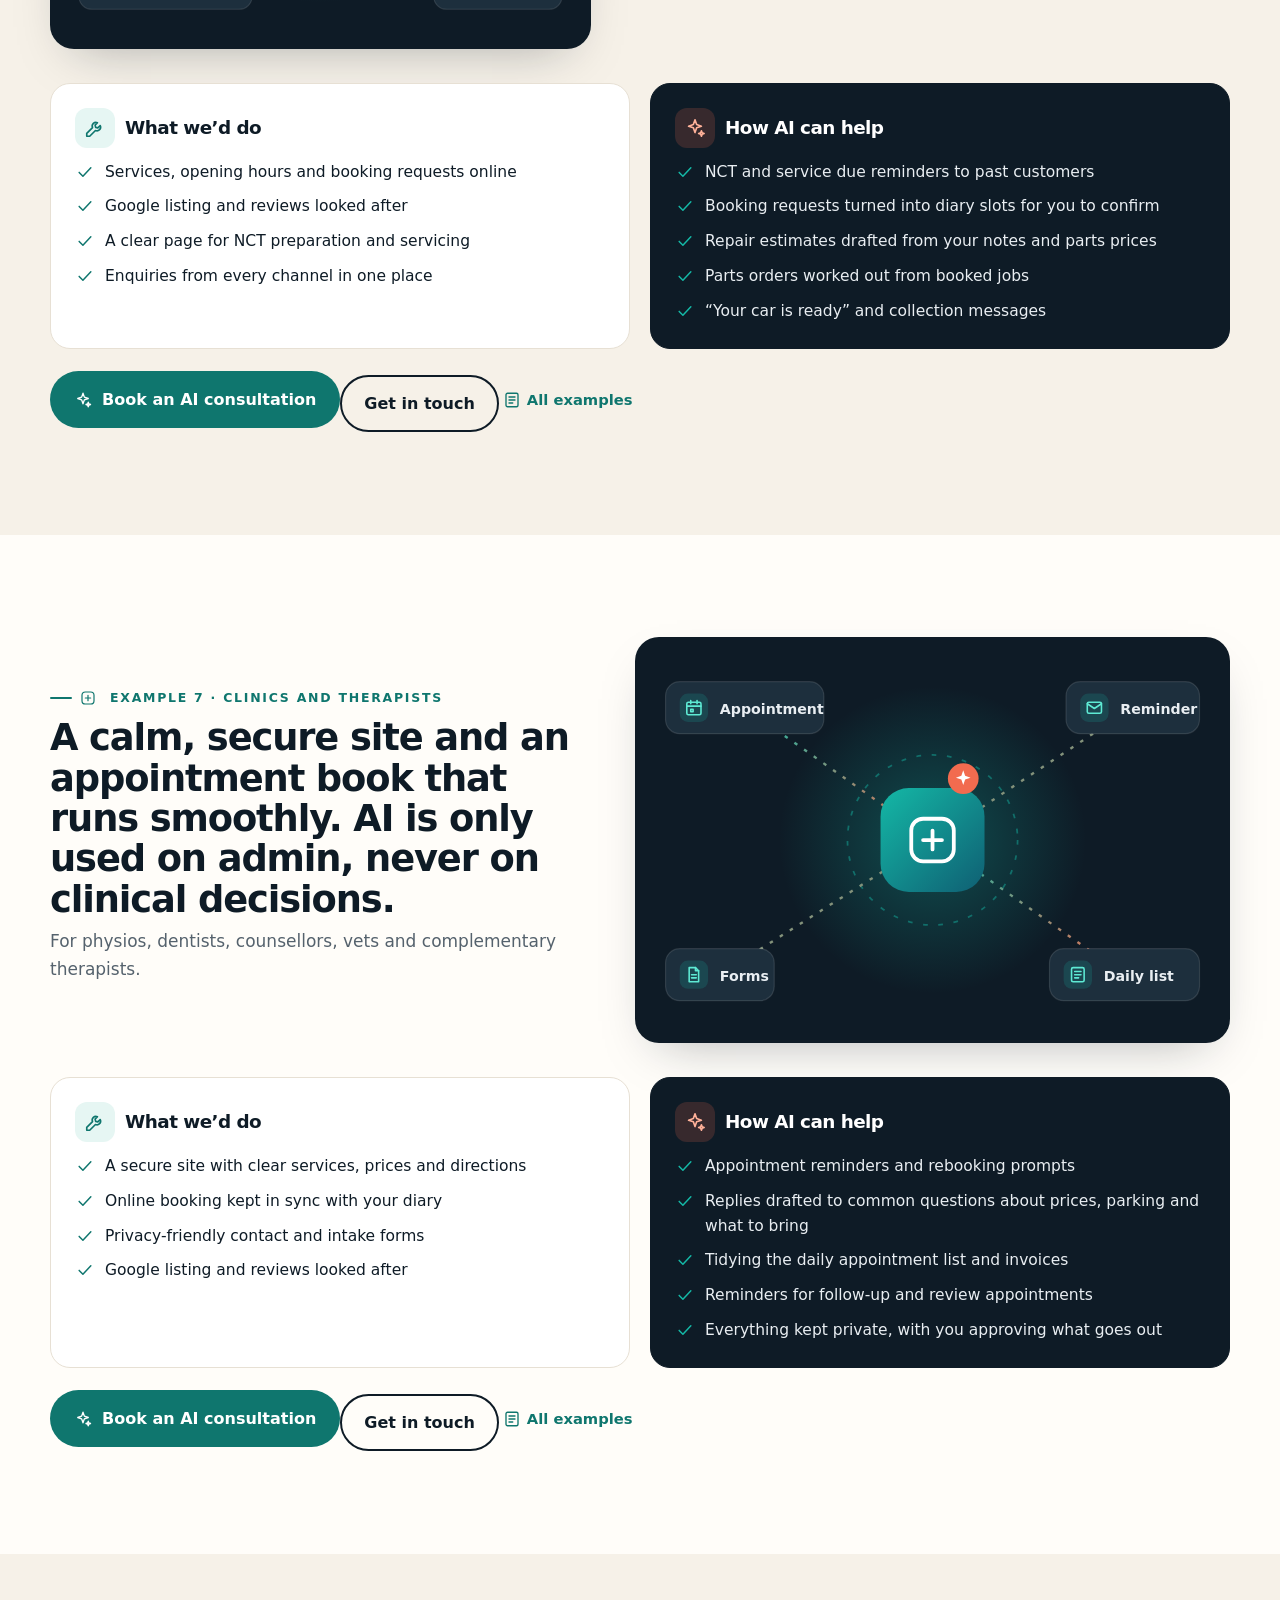
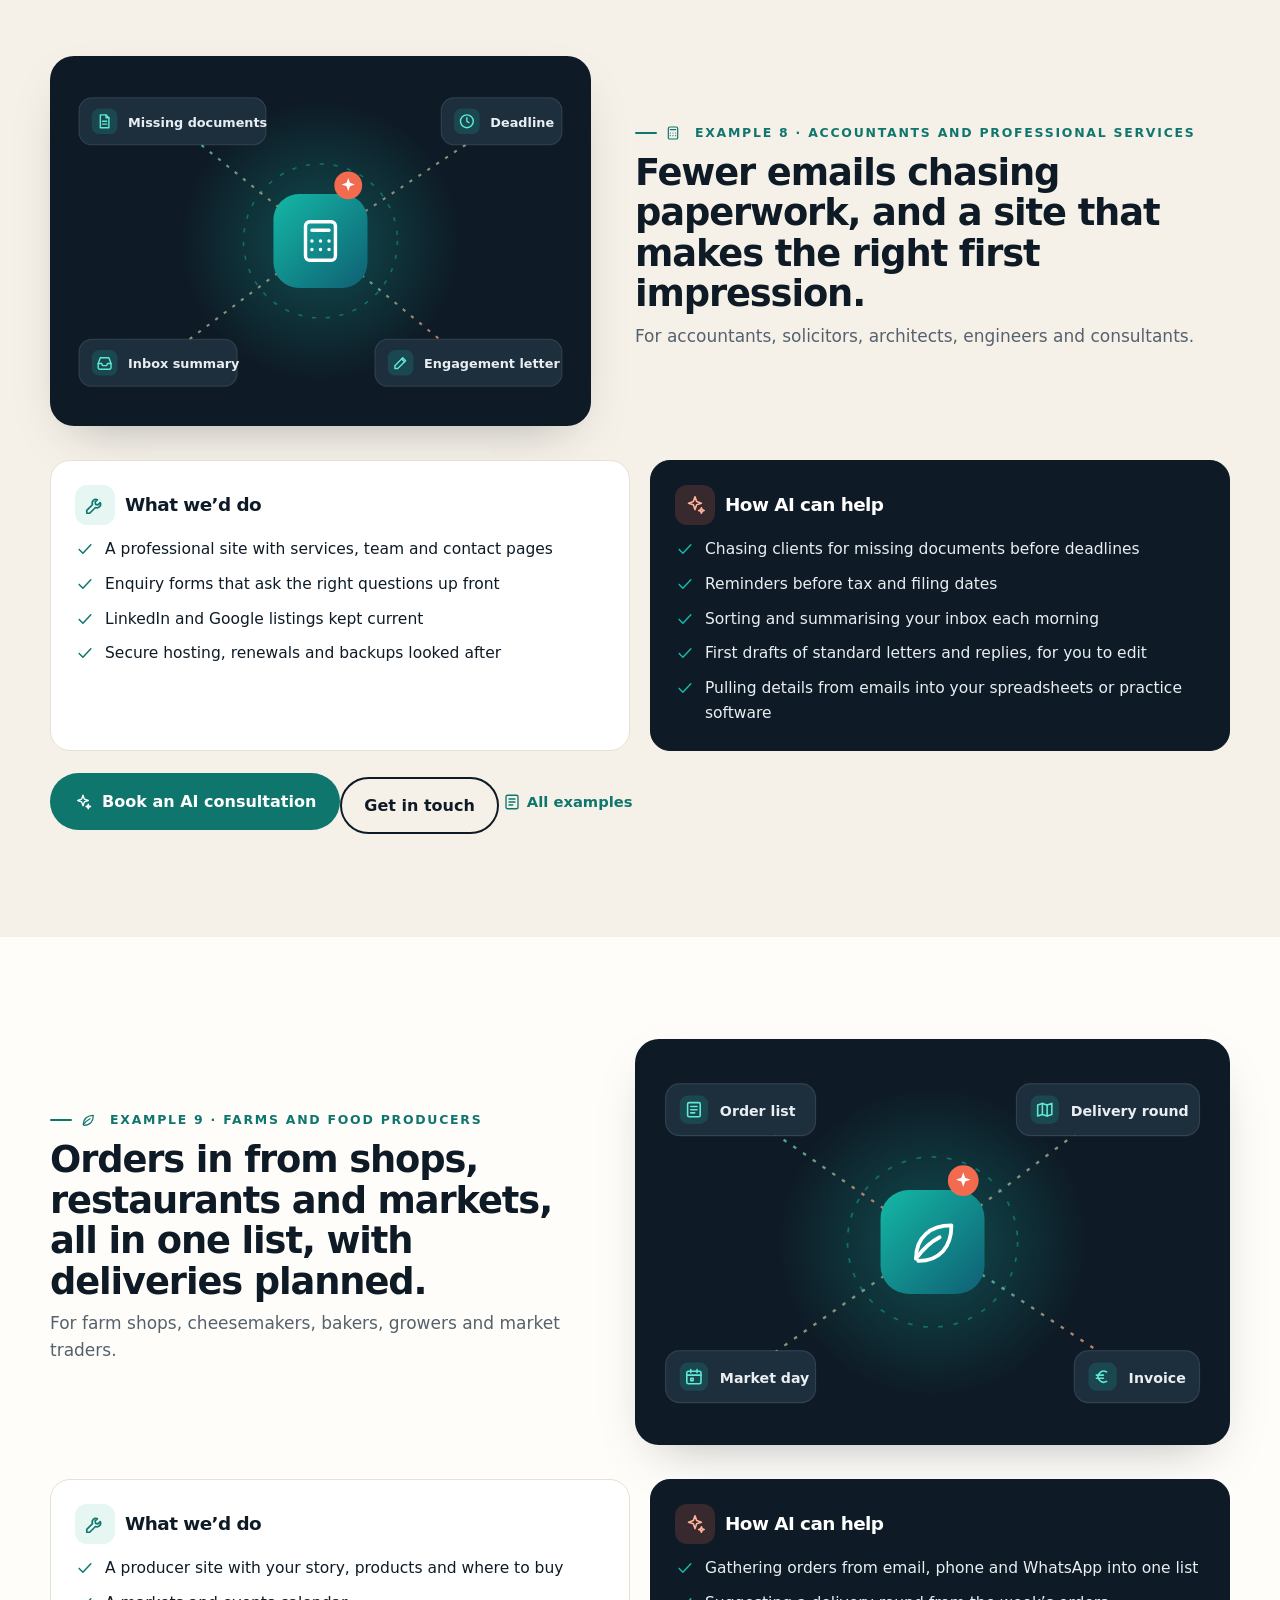
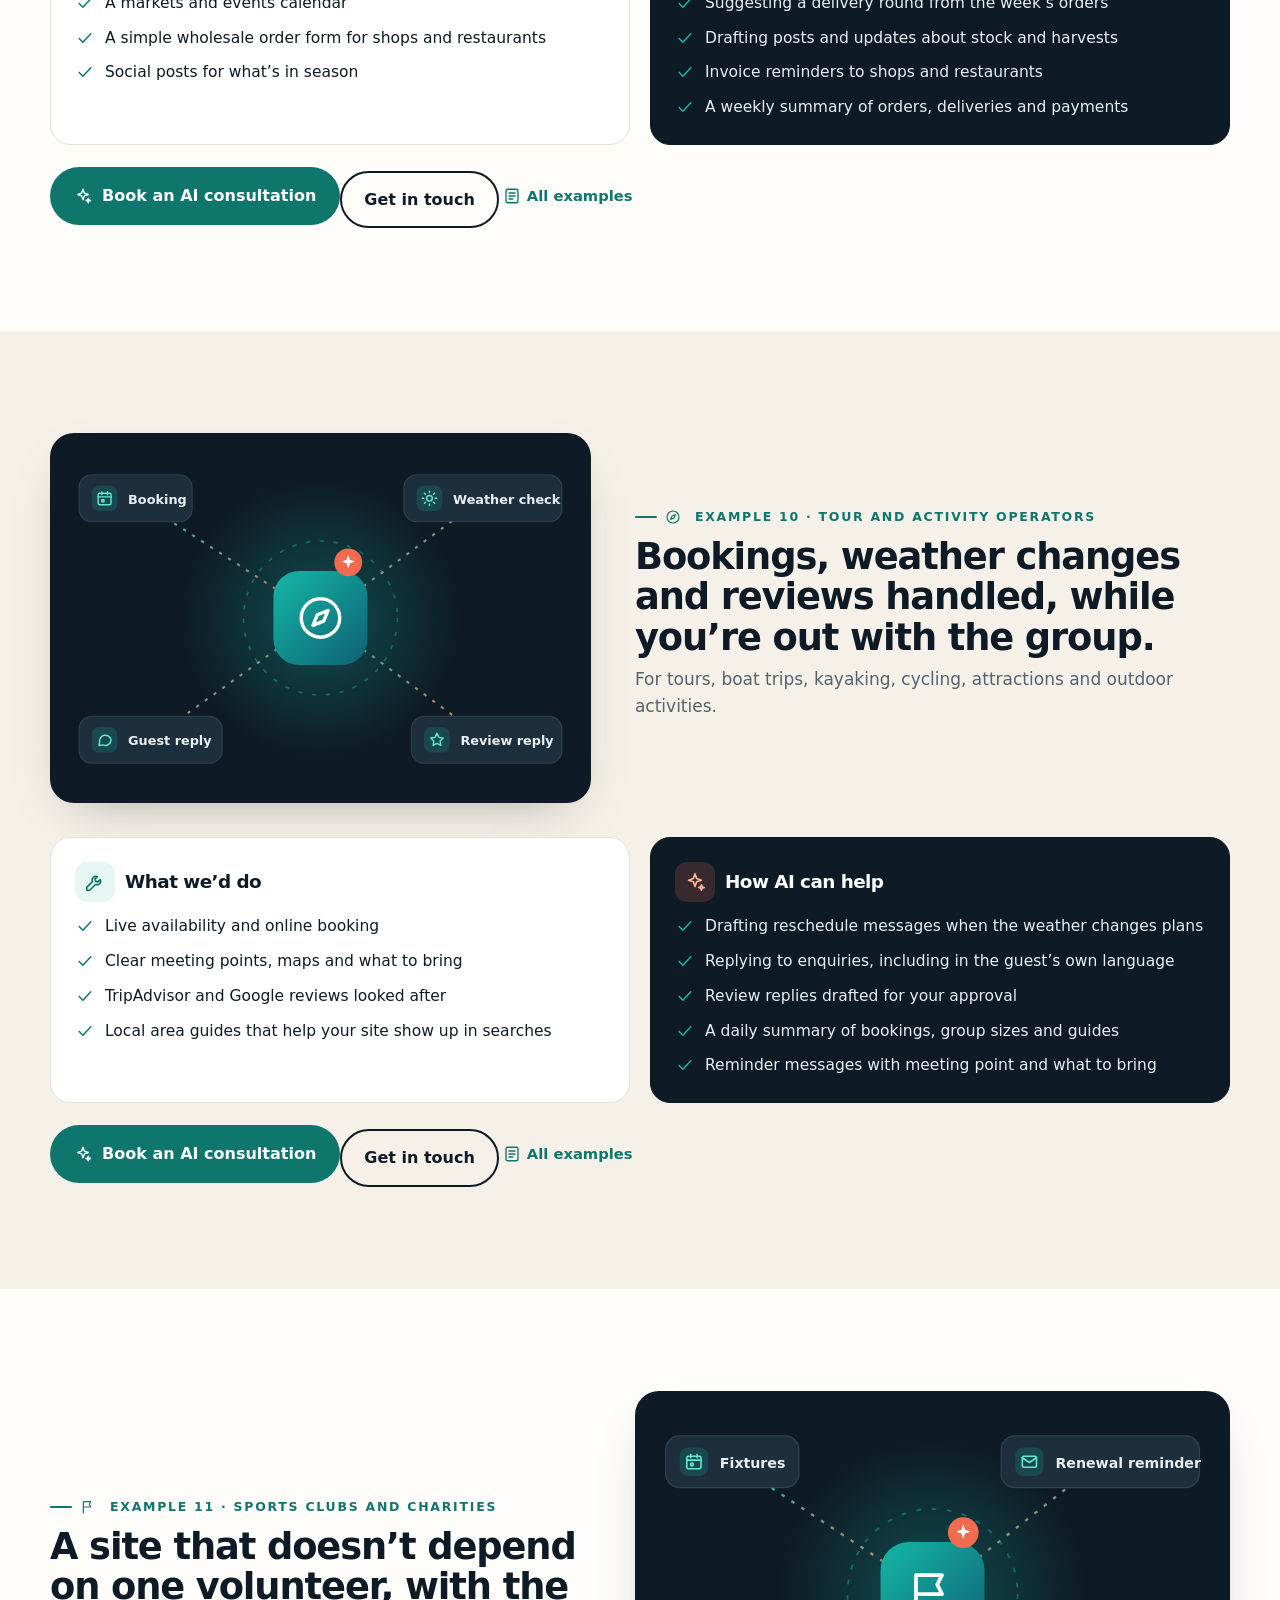
==== commit 7636b876: "Allow search indexing and add sitemap, canonical and social meta tags. Remove noindex from public pa" ====
--- a/business.html
+++ b/business.html
@@ -4,25 +4,39 @@
 <meta charset="utf-8">
 <meta name="viewport" content="width=device-width, initial-scale=1">
 <meta name="format-detection" content="telephone=no, email=no">
-<meta name="robots" content="noindex, nofollow">
+<meta name="robots" content="index, follow">
 <title>Business examples · rehost.expert · Websites, admin and AI help for small businesses</title>
 <meta name="description" content="rehost.expert for small businesses: examples for hospitality, builders, trades, salons, shops, garages, clinics, professional services, farms, tour operators, clubs and charities, with what we’d do and how AI can help.">
+<link rel="canonical" href="https://rehost.expert/business.html">
 <meta name="theme-color" content="#0e1b26">
 <meta name="color-scheme" content="light">
 <meta property="og:title" content="Business examples · rehost.expert · Websites, admin and AI help for small businesses">
 <meta property="og:description" content="Website rescue, admin and AI help for small businesses, with examples by type of business.">
 <meta property="og:type" content="website">
-<link rel="icon" href="favicon.svg?v=6f8062121a" type="image/svg+xml">
-<link rel="stylesheet" href="style.css?v=6f8062121a">
+<meta property="og:url" content="https://rehost.expert/business.html">
+<meta property="og:locale" content="en_IE">
+<meta property="og:site_name" content="rehost.expert">
+<meta property="og:image" content="https://rehost.expert/og-image.png?v=cb12c73ffd">
+<meta property="og:image:width" content="1200">
+<meta property="og:image:height" content="630">
+<meta property="og:image:alt" content="rehost.expert — website rescue, hosting and digital services for small businesses">
+<meta name="twitter:card" content="summary_large_image">
+<meta name="twitter:title" content="Business examples · rehost.expert · Websites, admin and AI help for small businesses">
+<meta name="twitter:description" content="Website rescue, admin and AI help for small businesses, with examples by type of business.">
+<meta name="twitter:image" content="https://rehost.expert/og-image.png?v=cb12c73ffd">
+<link rel="icon" href="favicon.svg?v=cb12c73ffd" type="image/svg+xml">
+<link rel="apple-touch-icon" href="apple-touch-icon.png?v=cb12c73ffd">
+<link rel="stylesheet" href="style.css?v=cb12c73ffd">
 <link rel="preload" href="search-index.json?v=8c95621181" as="fetch" crossorigin>
 <link id="site-search-index" href="search-index.json?v=8c95621181">
 <script>document.documentElement.classList.remove('no-js')</script>
+<script type="application/ld+json">{"@context":"https://schema.org","@graph":[{"@type":["LocalBusiness","ProfessionalService"],"@id":"https://rehost.expert/#business","name":"rehost.expert","url":"https://rehost.expert/","email":"shane@rehost.expert","telephone":"+353852278203","description":"Website rescue, hosting and digital services for small businesses.","image":"https://rehost.expert/og-image.png","logo":"https://rehost.expert/apple-touch-icon.png","address":{"@type":"PostalAddress","addressRegion":"West Cork","addressCountry":"IE"},"areaServed":{"@type":"AdministrativeArea","name":"West Cork"}},{"@type":"WebSite","@id":"https://rehost.expert/#website","name":"rehost.expert","url":"https://rehost.expert/","inLanguage":"en-IE","publisher":{"@id":"https://rehost.expert/#business"}},{"@type":"WebPage","@id":"https://rehost.expert/business.html#webpage","url":"https://rehost.expert/business.html","name":"Business examples · rehost.expert · Websites, admin and AI help for small businesses","description":"rehost.expert for small businesses: examples for hospitality, builders, trades, salons, shops, garages, clinics, professional services, farms, tour operators, clubs and charities, with what we’d do and how AI can help.","isPartOf":{"@id":"https://rehost.expert/#website"},"about":{"@id":"https://rehost.expert/#business"},"inLanguage":"en-IE"}]}</script>
 </head>
 <body id="top">
 <a class="skip" href="#main">Skip to content</a>
 <header class="top"><div class="wrap"><a class="brand" href="index.html" aria-label="rehost.expert home"><svg viewBox="0 0 64 64" aria-hidden="true"><defs><linearGradient id="lg" x1="0" y1="0" x2="1" y2="1"><stop offset="0" stop-color="#14b8a6"/><stop offset="1" stop-color="#0f5f73"/></linearGradient></defs><rect width="64" height="64" rx="16" fill="url(#lg)"/><path d="M45 22a16 16 0 1 0 3 14" fill="none" stroke="#fff" stroke-width="5" stroke-linecap="round"/><path d="M41 14l6 8-9 3" fill="none" stroke="#fff" stroke-width="5" stroke-linecap="round" stroke-linejoin="round"/><path d="M24 33l6 6 11-12" fill="none" stroke="#ffb199" stroke-width="5" stroke-linecap="round" stroke-linejoin="round"/></svg><b>rehost<span>.expert</span></b></a><div class="top-end"><nav class="menu" aria-label="Sections"><a href="index.html">All services</a><a href="website-design.html">Website design</a><a href="#jump">Examples</a><a href="#hospitality">Hospitality</a><a href="index.html#ai">AI consultation</a><a href="index.html#packages">Packages</a><a href="contact.html">Contact us</a><a class="btn btn--primary" href="#contact">Get in touch</a></nav><div class="top-tools"><button type="button" class="site-search-btn" data-open-search aria-expanded="false" aria-controls="site-search" aria-label="Search the site"><svg viewBox="0 0 24 24" width="18" height="18" fill="none" stroke="currentColor" stroke-width="1.8" stroke-linecap="round" stroke-linejoin="round" aria-hidden="true"><circle cx="11" cy="11" r="7"/><path d="m20 20-4-4"/></svg></button><button type="button" class="nav-toggle" id="nav-toggle" aria-expanded="false" aria-controls="nav-panel" aria-label="Open menu"><span class="nav-toggle-bars" aria-hidden="true"><span></span><span></span><span></span></span></button></div></div></div>
 <div class="nav-panel" id="nav-panel" hidden><button type="button" class="nav-panel-search" data-open-search aria-expanded="false" aria-controls="site-search"><svg viewBox="0 0 24 24" width="18" height="18" fill="none" stroke="currentColor" stroke-width="1.8" stroke-linecap="round" stroke-linejoin="round" aria-hidden="true"><circle cx="11" cy="11" r="7"/><path d="m20 20-4-4"/></svg><span>Search the site</span></button><nav class="nav-panel-menu" aria-label="Mobile"><a href="index.html">All services</a><a href="website-design.html">Website design</a><a href="#jump">Examples</a><a href="#hospitality">Hospitality</a><a href="index.html#what-is-ai">What is AI</a><a href="index.html#what-is-seo">What is SEO</a><a href="index.html#ai">AI consultation</a><a href="index.html#packages">Packages</a><a href="contact.html">Contact us</a><a class="btn btn--primary" href="#contact">Get in touch</a></nav></div></header>
-<div class="site-search" id="site-search" hidden><div class="site-search-back" id="site-search-back"></div><div class="site-search-dialog" id="site-search-dialog" role="dialog" aria-modal="true" aria-labelledby="site-search-title"><div class="site-search-bar"><h2 id="site-search-title" class="vh">Search the site</h2><form class="site-search-form" id="site-search-form" role="search" action="#" method="get"><span class="site-search-ic" aria-hidden="true"><svg viewBox="0 0 24 24" width="18" height="18" fill="none" stroke="currentColor" stroke-width="1.8" stroke-linecap="round" stroke-linejoin="round" aria-hidden="true"><circle cx="11" cy="11" r="7"/><path d="m20 20-4-4"/></svg></span><label for="site-search-q" class="vh">Search pages and services</label><input type="search" id="site-search-q" name="q" placeholder="Search pages and services" autocomplete="off" autocorrect="off" spellcheck="false" enterkeyhint="search"><button type="button" class="site-search-clear" id="site-search-clear" hidden aria-label="Clear search"><svg viewBox="0 0 24 24" width="18" height="18" fill="none" stroke="currentColor" stroke-width="1.8" stroke-linecap="round" stroke-linejoin="round" aria-hidden="true"><path d="M6 6l12 12M18 6 6 18"/></svg></button></form><button type="button" class="site-search-close" id="site-search-close" aria-label="Close search"><svg viewBox="0 0 24 24" width="18" height="18" fill="none" stroke="currentColor" stroke-width="1.8" stroke-linecap="round" stroke-linejoin="round" aria-hidden="true"><path d="M6 6l12 12M18 6 6 18"/></svg></button></div><div class="site-search-body"><p class="site-search-status" id="site-search-status" role="status" aria-live="polite"></p><ul class="site-search-results" id="site-search-results" role="listbox" aria-label="Search results"></ul></div></div></div>
+<div class="site-search" id="site-search" hidden><div class="site-search-back" id="site-search-back"></div><div class="site-search-dialog" id="site-search-dialog" role="dialog" aria-modal="true" aria-labelledby="site-search-title"><div class="site-search-bar"><p id="site-search-title" class="vh">Search the site</p><form class="site-search-form" id="site-search-form" role="search" action="#" method="get"><span class="site-search-ic" aria-hidden="true"><svg viewBox="0 0 24 24" width="18" height="18" fill="none" stroke="currentColor" stroke-width="1.8" stroke-linecap="round" stroke-linejoin="round" aria-hidden="true"><circle cx="11" cy="11" r="7"/><path d="m20 20-4-4"/></svg></span><label for="site-search-q" class="vh">Search pages and services</label><input type="search" id="site-search-q" name="q" placeholder="Search pages and services" autocomplete="off" autocorrect="off" spellcheck="false" enterkeyhint="search"><button type="button" class="site-search-clear" id="site-search-clear" hidden aria-label="Clear search"><svg viewBox="0 0 24 24" width="18" height="18" fill="none" stroke="currentColor" stroke-width="1.8" stroke-linecap="round" stroke-linejoin="round" aria-hidden="true"><path d="M6 6l12 12M18 6 6 18"/></svg></button></form><button type="button" class="site-search-close" id="site-search-close" aria-label="Close search"><svg viewBox="0 0 24 24" width="18" height="18" fill="none" stroke="currentColor" stroke-width="1.8" stroke-linecap="round" stroke-linejoin="round" aria-hidden="true"><path d="M6 6l12 12M18 6 6 18"/></svg></button></div><div class="site-search-body"><p class="site-search-status" id="site-search-status" role="status" aria-live="polite"></p><ul class="site-search-results" id="site-search-results" role="listbox" aria-label="Search results"></ul></div></div></div>
 <main id="main">
 <section class="hero"><div class="wrap">
 <div class="rv">
@@ -200,9 +214,9 @@
 
 <section class="section" id="hosp-addons" aria-labelledby="ha-h"><div class="wrap">
 <div class="head rv"><span class="eyebrow">Hospitality add-ons</span><h2 id="ha-h">Add to any package.</h2><p class="lead">The same three monthly packages apply to every business. These add-ons are popular with hotels, B&amp;Bs and restaurants. Prices are per month, excluding VAT.</p></div>
-<div class="addons"><article class="addon-card rv"><div class="top-row"><svg viewBox="0 0 24 24" width="18" height="18" fill="none" stroke="currentColor" stroke-width="1.8" stroke-linecap="round" stroke-linejoin="round" aria-hidden="true" class="ic"><path d="M3 9h18l-2 11H5z"/><path d="M8 9l4-6 4 6"/><path d="M9 13v4M15 13v4"/></svg><span class="p">€[&nbsp;&nbsp;]<small class="muted" style="font-weight:600;font-size:.8rem"> / month</small></span></div><span class="addon">Add-on</span><h4>Food ordering automation</h4><p>Weekly food order built from bookings, updated as bookings change, approved on WhatsApp and sent to your suppliers. Adds to any package; needs access to your booking confirmation emails.</p></article>
-<article class="addon-card rv"><div class="top-row"><svg viewBox="0 0 24 24" width="18" height="18" fill="none" stroke="currentColor" stroke-width="1.8" stroke-linecap="round" stroke-linejoin="round" aria-hidden="true" class="ic"><path d="M7 3h10l-1 8a4 4 0 0 1-8 0z"/><path d="M12 15v6M8 21h8"/></svg><span class="p">€[&nbsp;&nbsp;]<small class="muted" style="font-weight:600;font-size:.8rem"> / month</small></span></div><span class="addon">Add-on</span><h4>Drink ordering automation</h4><p>Weekly drinks order built from bookings, events and the time of year, timed for each supplier’s delivery day and approved on WhatsApp. Adds to any package.</p></article>
-<article class="addon-card rv"><div class="top-row"><svg viewBox="0 0 24 24" width="18" height="18" fill="none" stroke="currentColor" stroke-width="1.8" stroke-linecap="round" stroke-linejoin="round" aria-hidden="true" class="ic"><circle cx="11" cy="11" r="7"/><path d="m20 20-4-4"/></svg><span class="p">€[&nbsp;&nbsp;]<small class="muted" style="font-weight:600;font-size:.8rem"> / month</small></span></div><span class="addon">Add-on</span><h4>SEO Site Management</h4><p>Ongoing care of how your site appears in search and on Google: technical health, titles and content, your Google Business Profile, hotel and restaurant details marked up for Google, and the searches guests make.</p></article></div>
+<div class="addons"><article class="addon-card rv"><div class="top-row"><svg viewBox="0 0 24 24" width="18" height="18" fill="none" stroke="currentColor" stroke-width="1.8" stroke-linecap="round" stroke-linejoin="round" aria-hidden="true" class="ic"><path d="M3 9h18l-2 11H5z"/><path d="M8 9l4-6 4 6"/><path d="M9 13v4M15 13v4"/></svg><span class="p">€[&nbsp;&nbsp;]<small class="muted" style="font-weight:600;font-size:.8rem"> / month</small></span></div><span class="addon">Add-on</span><h3>Food ordering automation</h3><p>Weekly food order built from bookings, updated as bookings change, approved on WhatsApp and sent to your suppliers. Adds to any package; needs access to your booking confirmation emails.</p></article>
+<article class="addon-card rv"><div class="top-row"><svg viewBox="0 0 24 24" width="18" height="18" fill="none" stroke="currentColor" stroke-width="1.8" stroke-linecap="round" stroke-linejoin="round" aria-hidden="true" class="ic"><path d="M7 3h10l-1 8a4 4 0 0 1-8 0z"/><path d="M12 15v6M8 21h8"/></svg><span class="p">€[&nbsp;&nbsp;]<small class="muted" style="font-weight:600;font-size:.8rem"> / month</small></span></div><span class="addon">Add-on</span><h3>Drink ordering automation</h3><p>Weekly drinks order built from bookings, events and the time of year, timed for each supplier’s delivery day and approved on WhatsApp. Adds to any package.</p></article>
+<article class="addon-card rv"><div class="top-row"><svg viewBox="0 0 24 24" width="18" height="18" fill="none" stroke="currentColor" stroke-width="1.8" stroke-linecap="round" stroke-linejoin="round" aria-hidden="true" class="ic"><circle cx="11" cy="11" r="7"/><path d="m20 20-4-4"/></svg><span class="p">€[&nbsp;&nbsp;]<small class="muted" style="font-weight:600;font-size:.8rem"> / month</small></span></div><span class="addon">Add-on</span><h3>SEO Site Management</h3><p>Ongoing care of how your site appears in search and on Google: technical health, titles and content, your Google Business Profile, hotel and restaurant details marked up for Google, and the searches guests make.</p></article></div>
 <div class="ctas rv" style="margin-top:26px"><a class="btn btn--primary" href="index.html#packages">See the packages <svg viewBox="0 0 24 24" width="18" height="18" fill="none" stroke="currentColor" stroke-width="1.8" stroke-linecap="round" stroke-linejoin="round" aria-hidden="true"><path d="M5 12h14M13 6l6 6-6 6"/></svg></a><a class="btn btn--ghost" href="index.html#services">Pick your services</a><a class="back" href="#jump"><svg viewBox="0 0 24 24" width="18" height="18" fill="none" stroke="currentColor" stroke-width="1.8" stroke-linecap="round" stroke-linejoin="round" aria-hidden="true"><rect x="4" y="3" width="16" height="18" rx="2"/><path d="M8 8h8M8 12h8M8 16h5"/></svg>All examples</a></div>
 </div></section>
 
@@ -445,7 +459,7 @@
 </div></section>
 </main>
 <footer class="foot"><div class="wrap"><a class="brand" href="index.html" aria-label="rehost.expert home"><svg viewBox="0 0 64 64" aria-hidden="true"><defs><linearGradient id="lg" x1="0" y1="0" x2="1" y2="1"><stop offset="0" stop-color="#14b8a6"/><stop offset="1" stop-color="#0f5f73"/></linearGradient></defs><rect width="64" height="64" rx="16" fill="url(#lg)"/><path d="M45 22a16 16 0 1 0 3 14" fill="none" stroke="#fff" stroke-width="5" stroke-linecap="round"/><path d="M41 14l6 8-9 3" fill="none" stroke="#fff" stroke-width="5" stroke-linecap="round" stroke-linejoin="round"/><path d="M24 33l6 6 11-12" fill="none" stroke="#ffb199" stroke-width="5" stroke-linecap="round" stroke-linejoin="round"/></svg><b>rehost<span>.expert</span></b></a><span>Website rescue, hosting and digital services for small businesses. <a href="index.html">All services</a></span><span class="foot-mail">shane@rehost.expert</span><span>© 2026 rehost.expert</span></div></footer>
-<script src="app.js?v=6f8062121a"></script>
+<script src="app.js?v=cb12c73ffd" defer></script>
 <script data-goatcounter="https://rehostexpert.goatcounter.com/count" async src="https://gc.zgo.at/count.js"></script>
 </body>
 </html>
--- a/style.css
+++ b/style.css
@@ -295,7 +295,7 @@
 .addon-card .top-row{display:flex;justify-content:space-between;align-items:center;gap:10px;margin-bottom:8px}
 .addon-card svg.ic{width:38px;height:38px;padding:8px;border-radius:11px;background:#fff;color:var(--coral-ink)}
 .addon-card .p{font-weight:800;font-size:1.2rem}
-.addon-card h4{font-size:1.08rem;margin:6px 0}
+.addon-card h3{font-size:1.08rem;margin:6px 0}
 .addon-card p{color:var(--muted);font-size:.94rem;margin:0}
 .terms{display:grid;grid-template-columns:repeat(3,1fr);gap:20px;margin-top:28px}
 @media (max-width:960px){.terms{grid-template-columns:1fr}}
